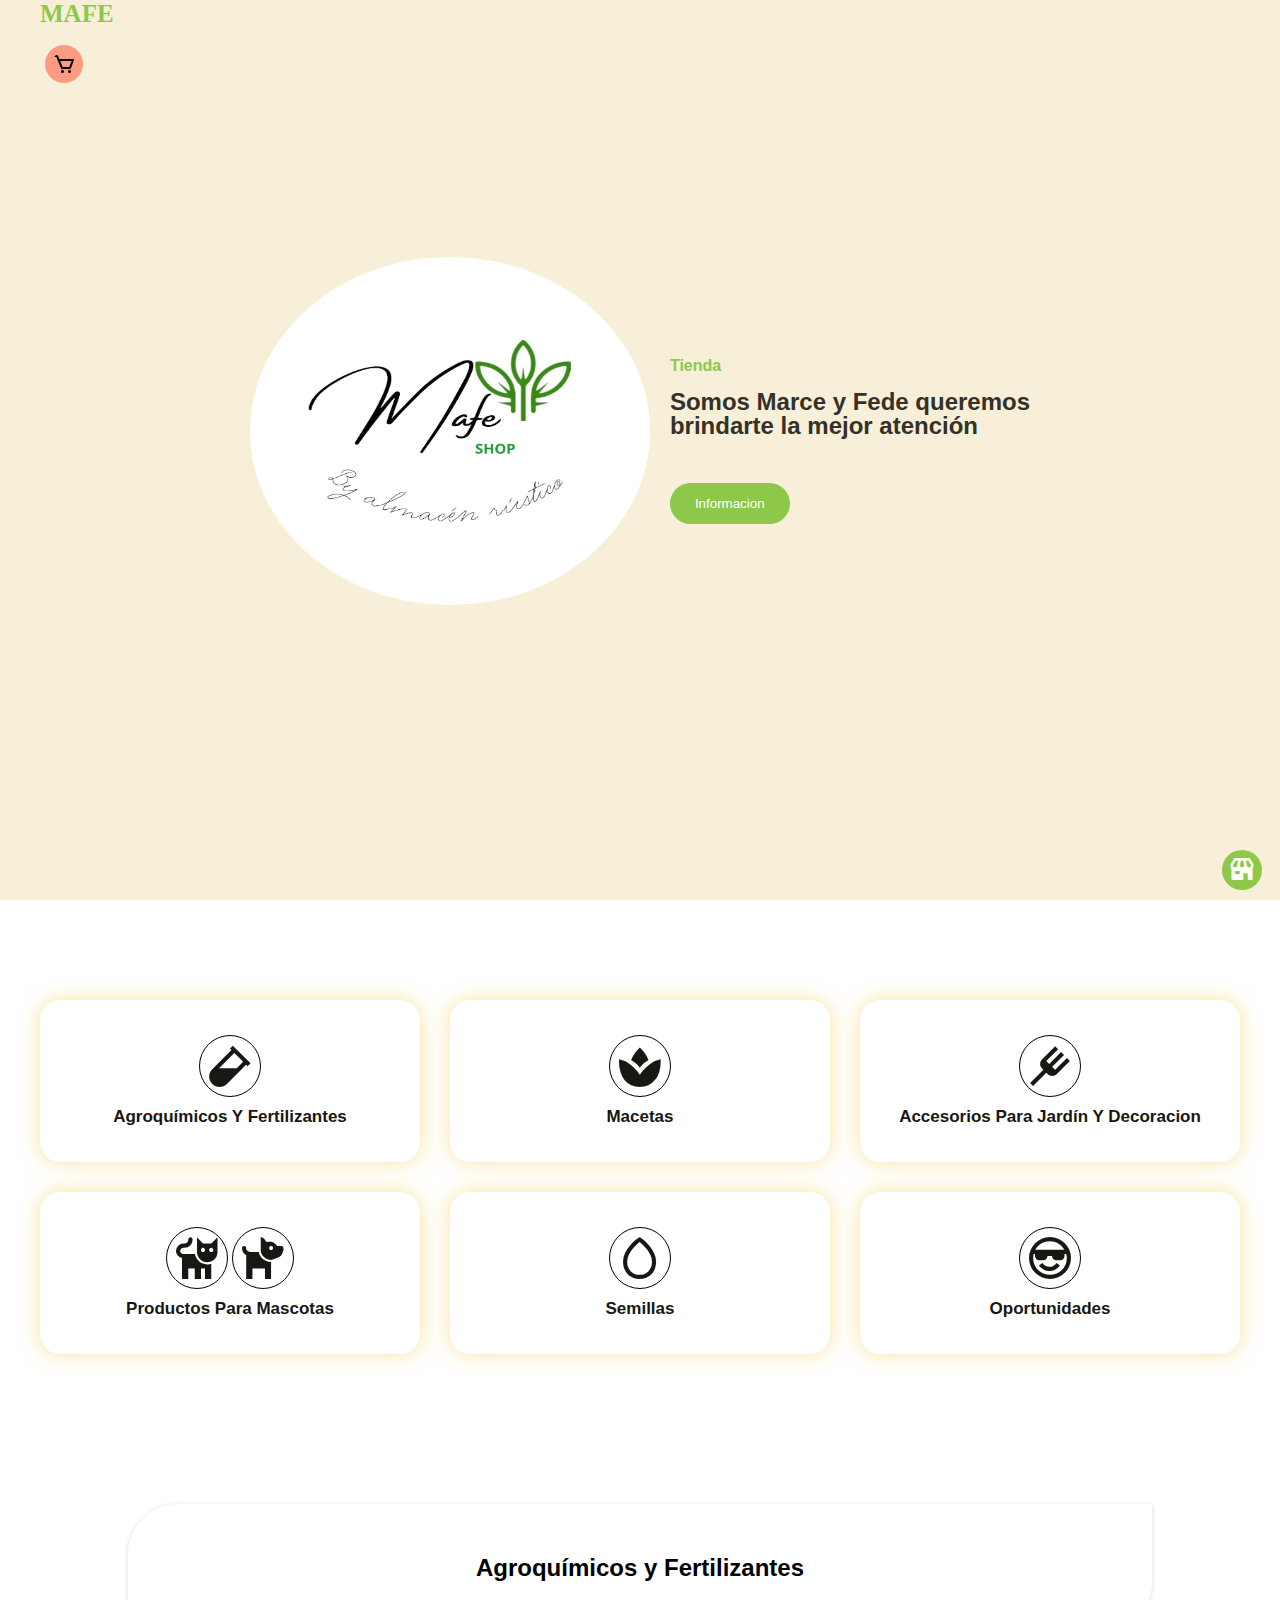
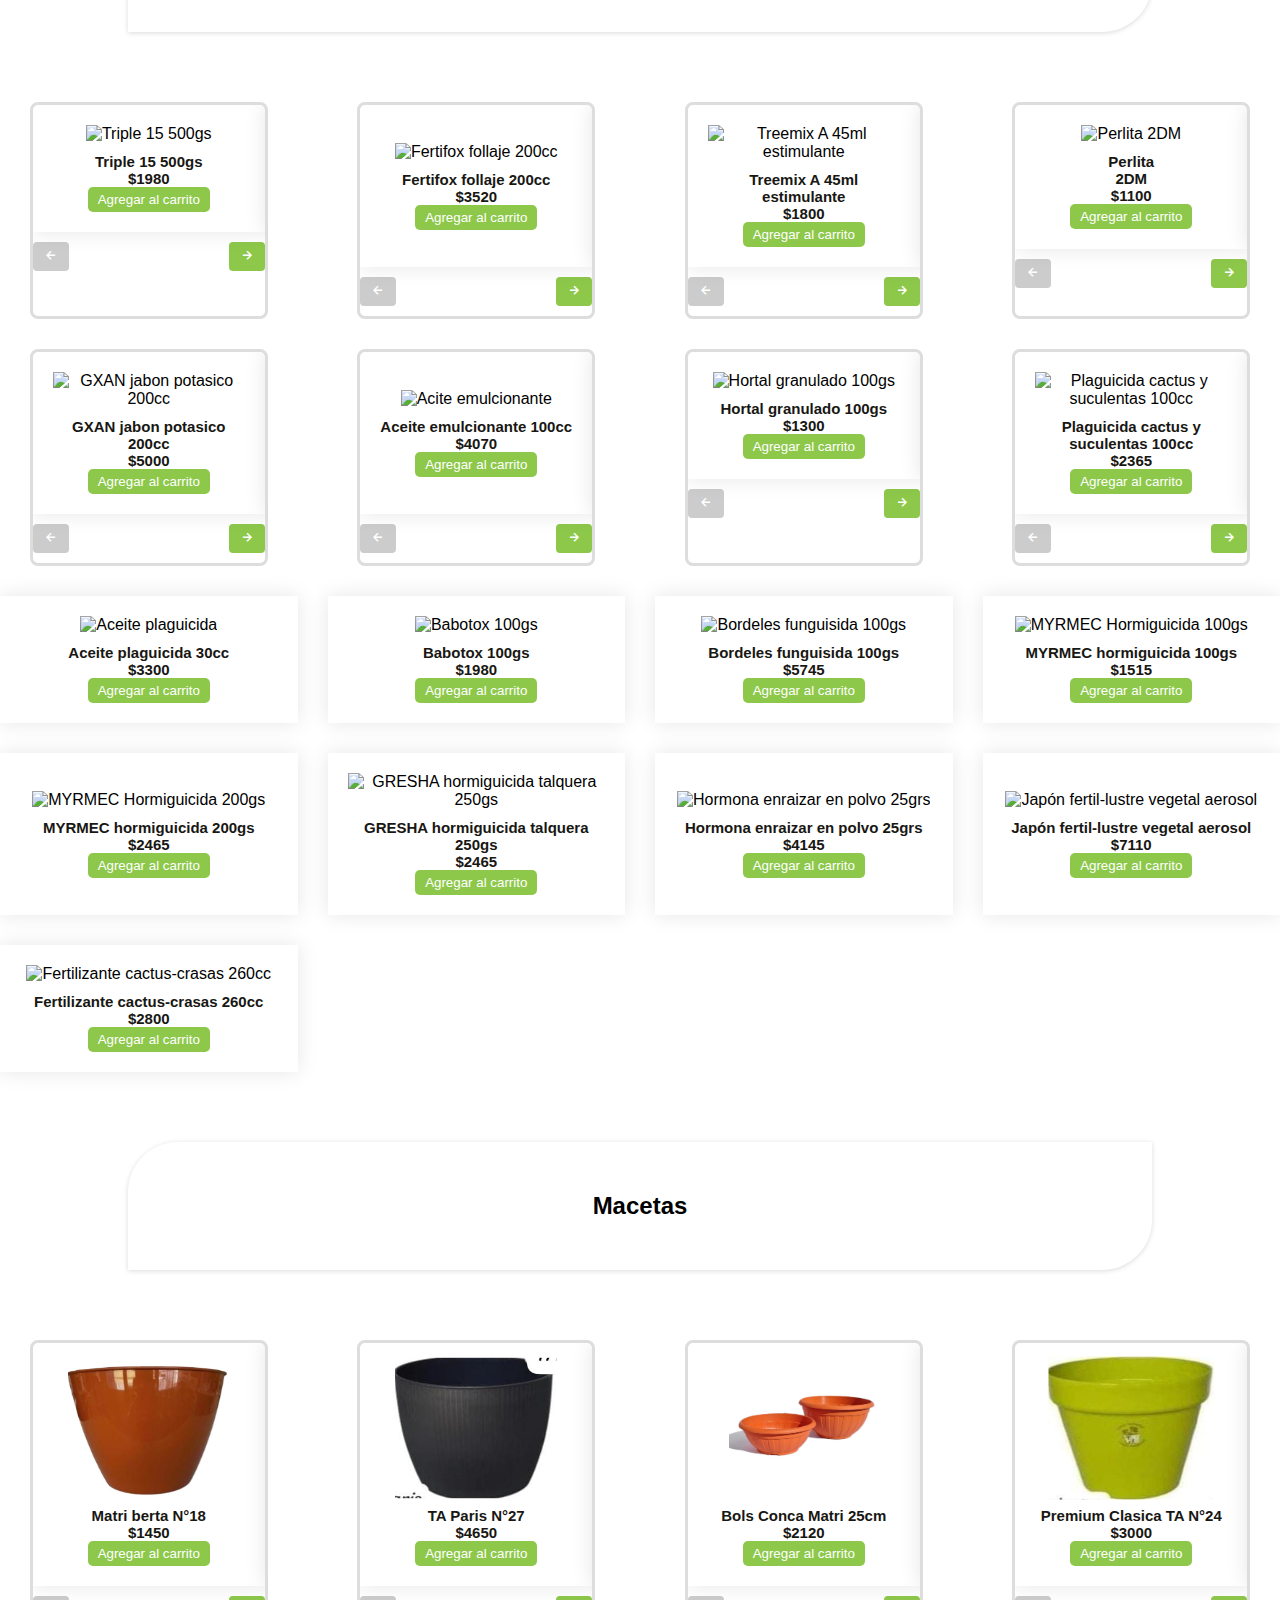
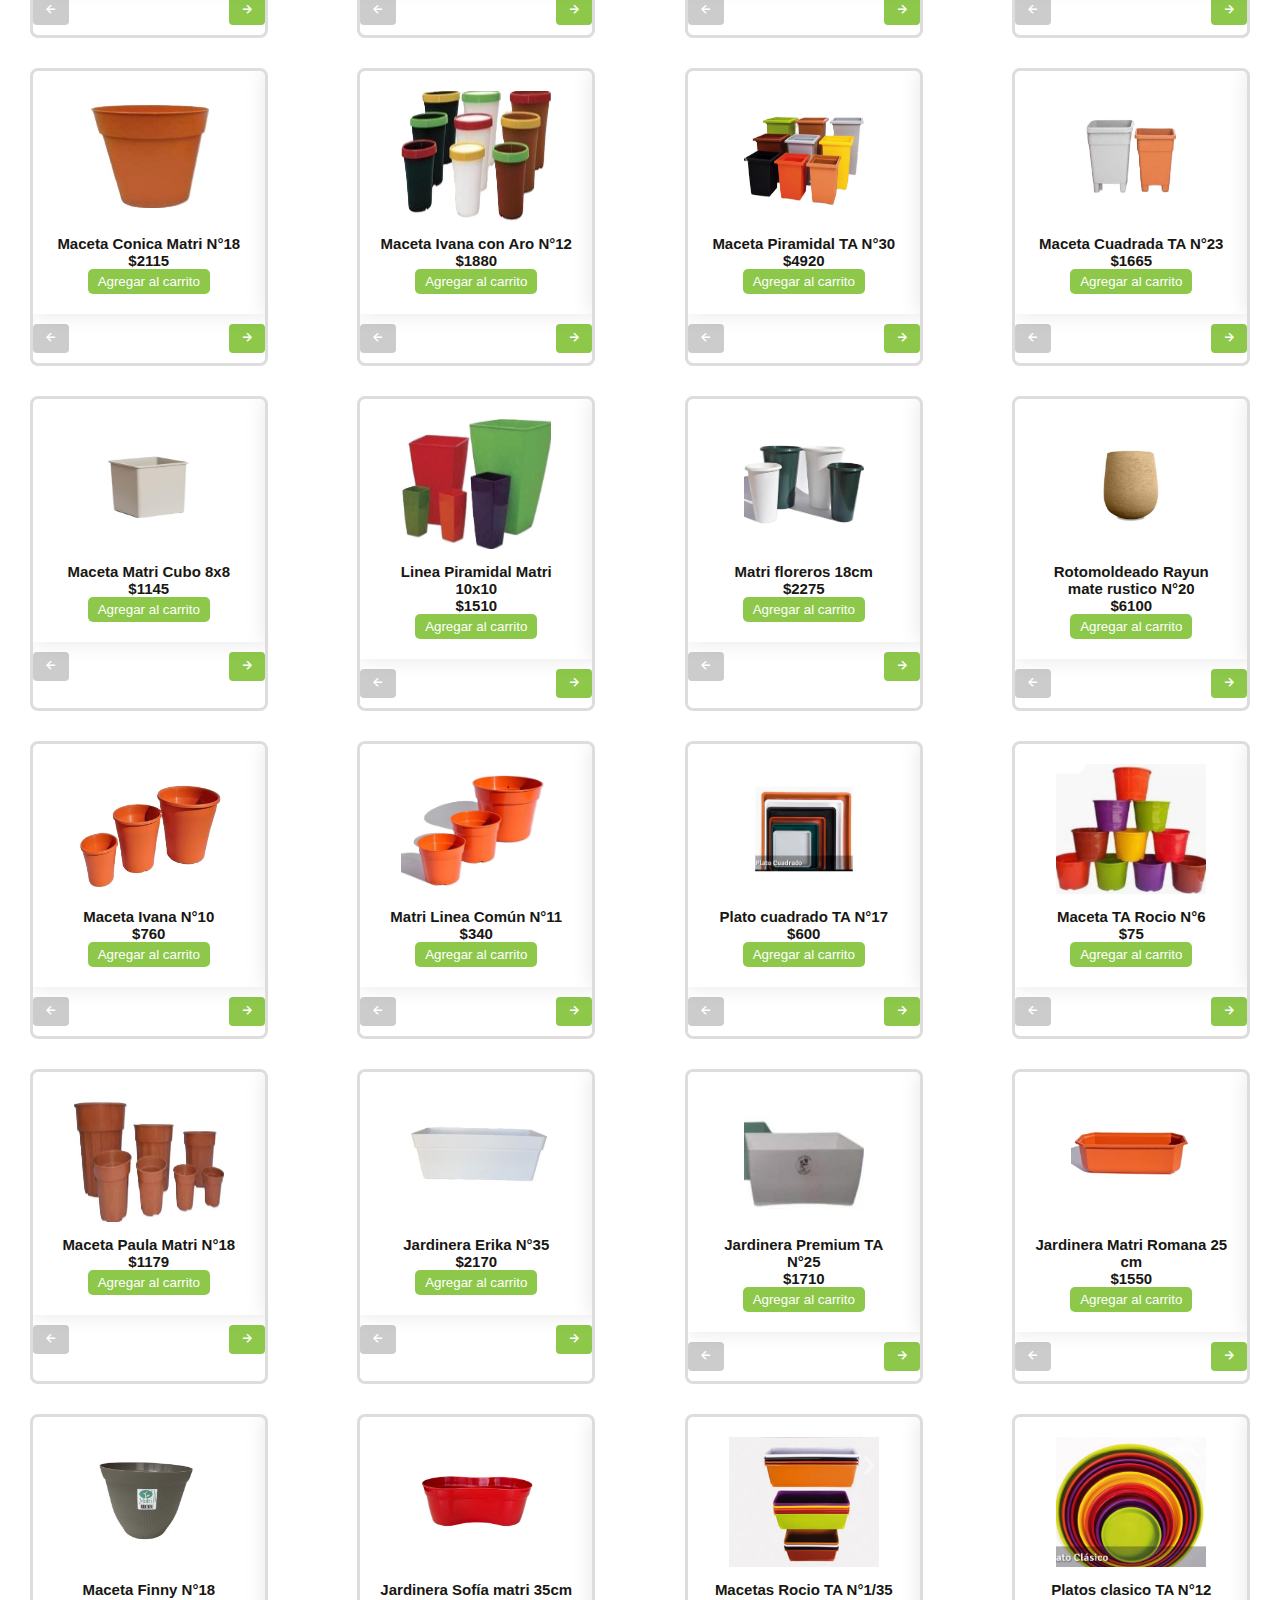
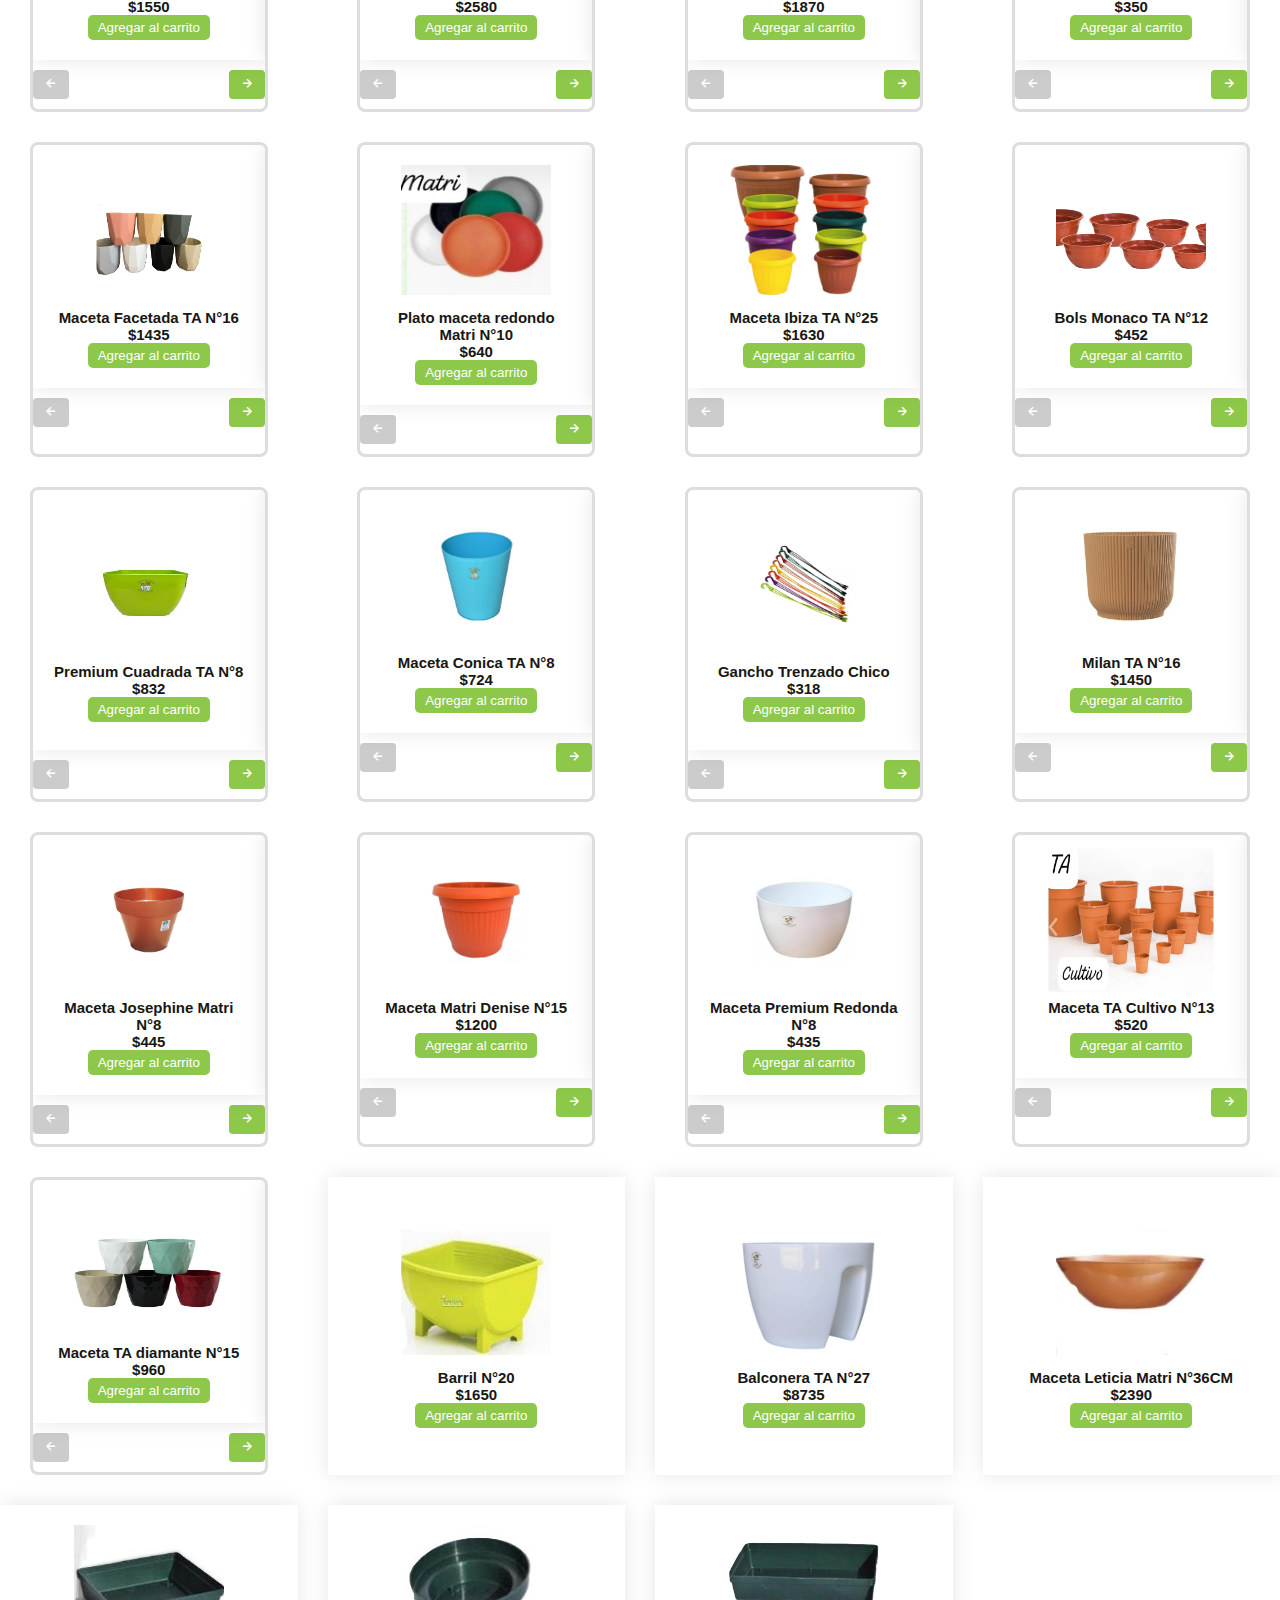
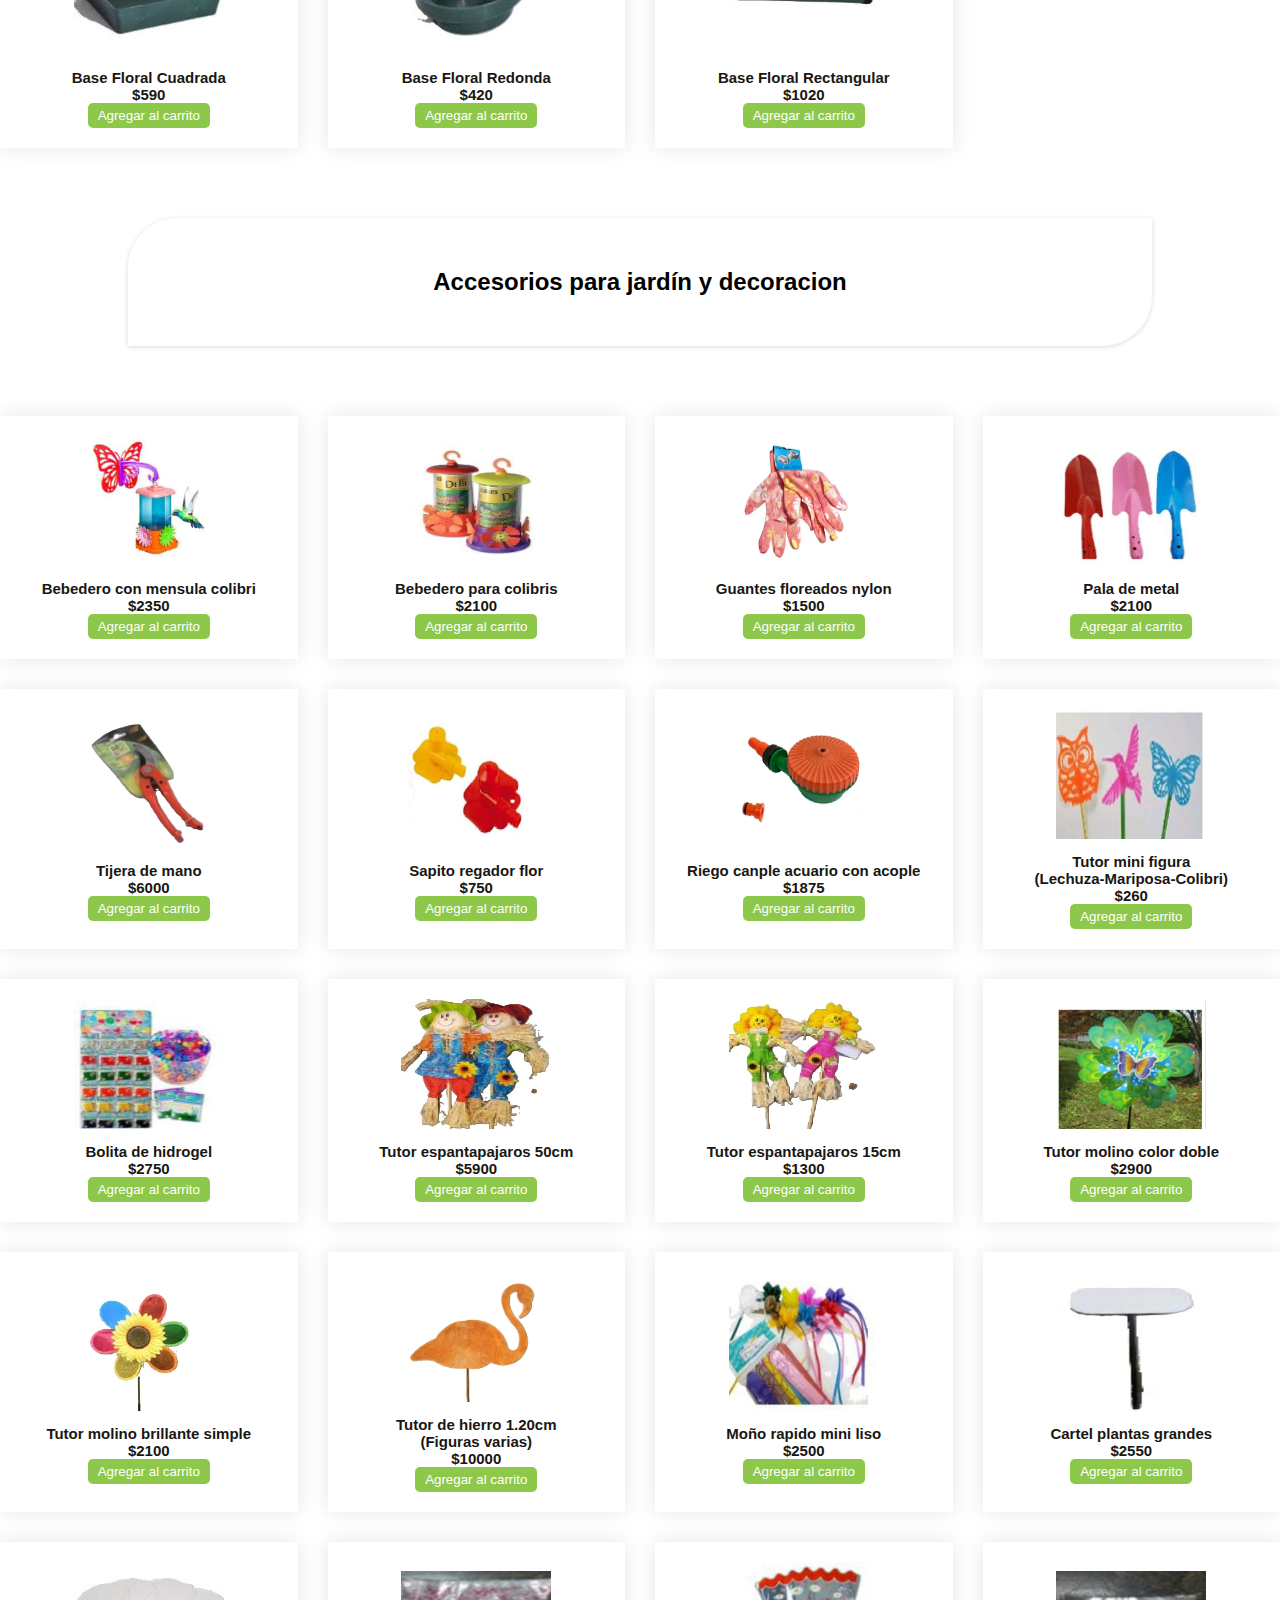
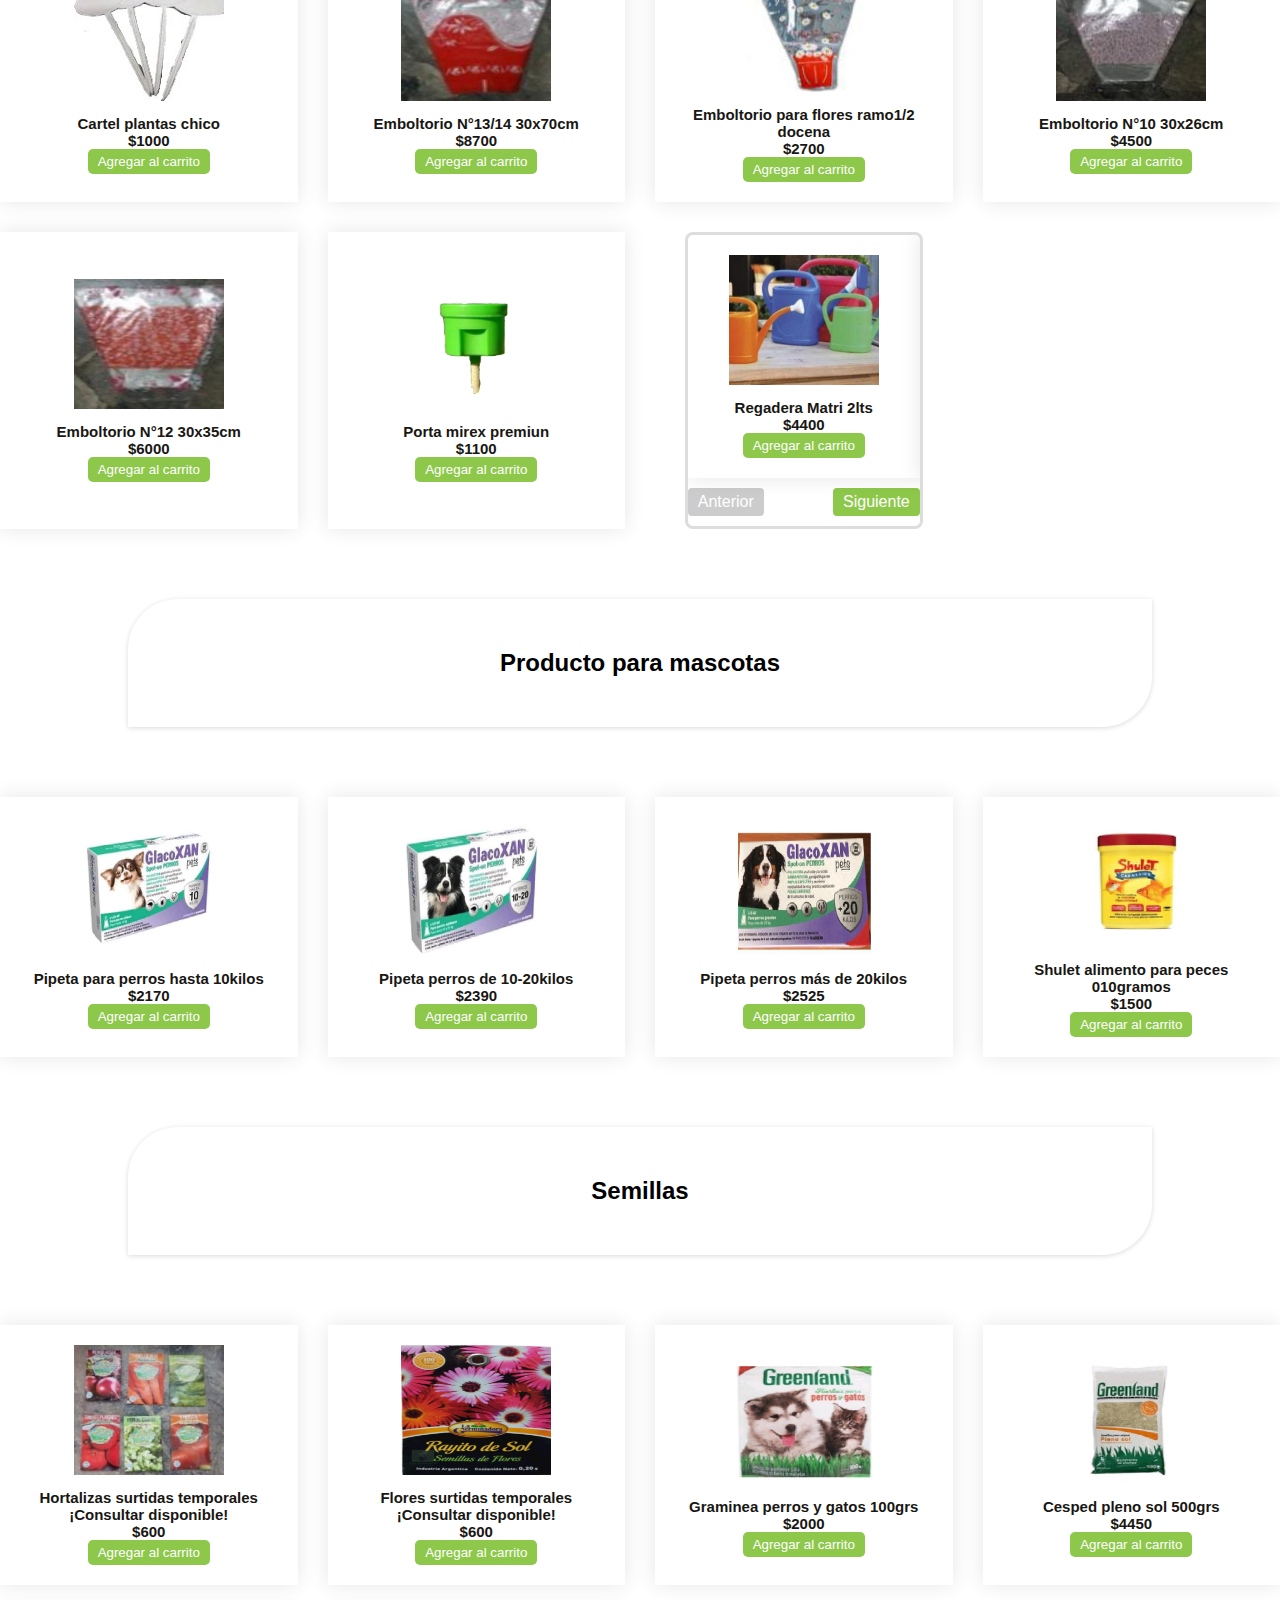
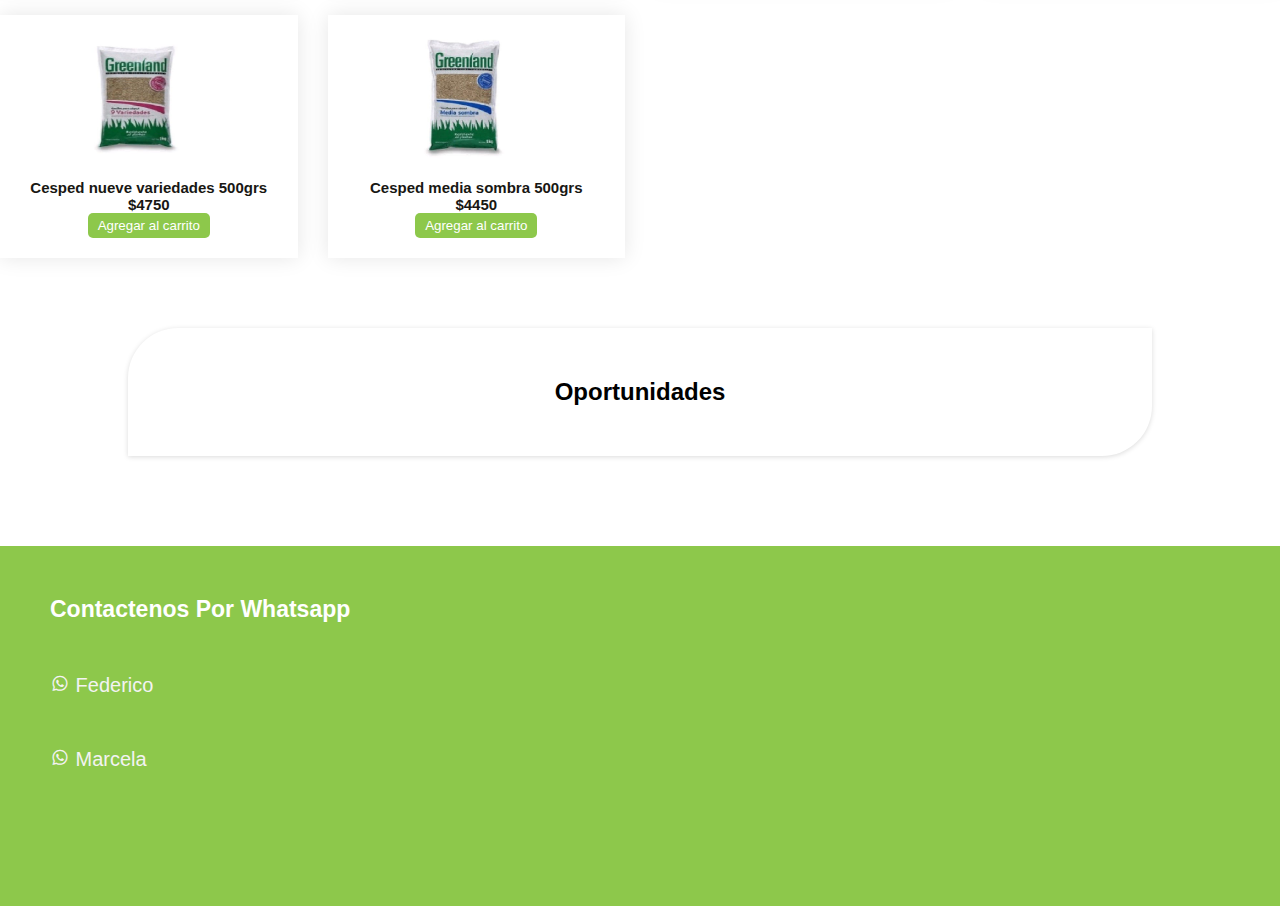
==== index.html @ 59f91f2a "Update index.html" ====
<!DOCTYPE html>
<html lang="es">
<head>
    <meta charset="UTF-8">
    <meta name="viewport" content="width=device-width, initial-scale=1.0">
    <title>Mafe</title>
    <link href='https://unpkg.com/boxicons@2.1.4/css/boxicons.min.css' rel="stylesheet">
    <link rel="stylesheet" href="styles.css">
</head>
<body>
    <header class="header">
        <div class="menu container" id="inicio">
            <a href="#" class="logo">Mafe</a>
            <input type="checkbox" id="menu">
            <label for="menu">
                <img src="images/menu.png" alt="" id="abrir" class="abrir-menu">
            </label>
            <a href="carrito.html"><img src="images/cart-regular-24.png" alt="" style="z-index: 1;"></a>
            <nav class="navbar">
                <ul id="ul" class="ul">
                    <button id="cerrar" class="cerrar-menu"><b>X</b></button>
                    <li><a href="#inicio">Inicio</a></li>
                    <li><a href="#agroquimicos">Agroq. y fertilizantes</a></li>
                    <li><a href="#macetas">Macetas</a></li>
                    <li><a href="#accesorios">Accesorios</a></li>
                    <li><a href="#mascotas">Para mascotas</a></li>
                    <li><a href="#semillas">Semillas</a></li>
                    <li><a href="#oportunidades">Oportunidades</a></li>
                    <li><a href="#contactos">Contactos</a></li>
                </ul>
            </nav>
        </div>
        

        <div class="header-content container" >
            <div class="header-img">
                <img src="images/logo nuevo.jpg" alt="Logo" class="todos">
            </div>
            <div class="header-txt" >
                <span>Tienda</span>
                <h2>Somos Marce y Fede queremos<br> brindarte la mejor atención</h2>
                <button class="btn-1" id="hideText_btn">Informacion</button>
            </div>
        </div>

        <div class="ventana" id="hideText">
            <h3>Detalles de la tienda</h3>
            <br>
            <p>Los productos estan ordendos por categoría, podra selecionar el producto por bultos,
            eligiendo tamaño deseado y agregar al carrito una vez finalizado. Seleccionar "Enviar por WhatsApp"
            y me llegara automaticamente</p>
            <p>Tambien pueden comunicarse con nosotros desde el apartado "contactos" <br>no dude en consultarnos</p>
            <h4>¡Muchas gracias por elegirnos!</h4>
        </div>

    </header> 
    <a href="#flecha" class="flecha"><i class='bx bxs-store'></i></a>
    <secition class="oferts container" id="flecha">
        <a href="#agroquimicos">
        <div class="ofert-1">
            <i class='bx bxs-vial'></i>
            <h3>Agroquímicos y Fertilizantes</h3>
        </div>
        </a>

        <a href="#macetas">
        <div class="ofert-1">
            <i class='bx bxs-spa'></i>
            <h3>Macetas</h3>
        </div>
        </a>

        <a href="#accesorios">
        <div class="ofert-1">
            <i class='bx bx-fork'></i>
            <h3>accesorios para jardín y decoracion</h3>
        </div>
        </a>

        <a href="#mascotas">
        <div class="ofert-1">
            <i class='bx bxs-cat'></i>
            <i class='bx bxs-dog'></i>
            <h3>Productos para mascotas</h3>
        </div>
        </a>

        <a href="#semillas">
            <div class="ofert-1">
                <i class='bx bx-droplet'></i>
                <h3>Semillas</h3>
            </div>
        </a>

        <a href="#oportunidades">
        <div class="ofert-1">
            <i class='bx bx-cool'></i>
            <h3>Oportunidades</h3>
        </div>
        </a>
      
    </secition>
    
    <main>
        <h2 class="secciones" id="agroquimicos">Agroquímicos y Fertilizantes</h2>
        <section class="product-content" id="products">
        
            <div class="slider-container">
                <div class="slider">
                    <div class="product" data-id="1" data-name="Triple 15 500gs(bulto3unidades)" data-price="5940">
                        <img src="https://th.bing.com/th/id/R.7503ed99202f3d670ece189084355992?rik=971fInU2hUTAZQ&riu=http%3a%2f%2fplataforma.iduo.com.ar%2fPanelcontenidos%2fContenidos%2fAgroquimico-fertilizante-quimico-fertilizante-triple-15-x-500-gs-1620854304-0-0.jpg&ehk=Uwe3ayV%2bPjSiM5byy5gso65BvWHLYugoR6lWB0xHuWg%3d&risl=&pid=ImgRaw&r=0" alt="Triple 15 500gs">
                        <p>Triple 15 500gs</p>
                        <p>$1980</p>
                        <button class="add-to-cart">Agregar al carrito</button>
                    </div>
                    <div class="product" data-id="2" data-name="Urea 500gs(bulto3unidades)" data-price="5610">
                        <img src="https://http2.mlstatic.com/D_NQ_NP_985540-MLA48759527903_012022-O.webp" alt="Urea 500gs">
                        <p>Urea 500gs</p>
                        <p>$1870</p>
                        <button class="add-to-cart">Agregar al carrito</button>
                    </div>
                    <div class="product" data-id="3" data-name="Sulfato de hierro 500gs(bulto3unidades)" data-price="4950">
                        <img src="https://http2.mlstatic.com/D_NQ_NP_832149-MLA48759810294_012022-O.webp" alt="Sulfato de hierro 500gs">
                        <p>Sulfato de hierro 500gs</p>
                        <p>$1650</p>
                        <button class="add-to-cart">Agregar al carrito</button>
                    </div>
                    <div class="product" data-id="4" data-name="Nitro azul 500gs(bulto3unidades)" data-price="8910">
                        <img src="https://th.bing.com/th/id/OIP.RAlOkEuibrN3u2AOq6fz3AHaHa?rs=1&pid=ImgDetMain" alt="Nitro azul 500gs">
                        <p>Nitro azul 500gs</p>
                        <p>$2970</p>
                        <button class="add-to-cart">Agregar al carrito</button>
                    </div>
                    <div class="product" data-id="5" data-name="Harina de hueso 500gs(bulto3unidades)" data-price="4650">
                        <img src="https://http2.mlstatic.com/D_NQ_NP_846706-MLA73391536127_122023-O.webp" alt="Harina de hueso 500gs">
                        <p>Harina de hueso 500gs</p>
                        <p>$1550</p>
                        <button class="add-to-cart">Agregar al carrito</button>
                    </div>
                </div>
                <div class="buttons">
                    <button class="prev"><i class='bx bx-left-arrow-alt'></i></button>
                    <button class="next"><i class='bx bx-right-arrow-alt' ></i></button>
                </div>
            </div>
            <div class="slider-container">
                <div class="slider">
                    <div class="product" data-id="6" data-name="Fertifox follaje 200cc(bulto3unidades)" data-price="10560">
                        <img src="https://dcdn.mitiendanube.com/stores/002/950/286/products/whatsapp-image-2023-03-19-at-13-36-511-c2f82f4d3e36a9ec2d16792441279759-640-0.jpeg" alt="Fertifox follaje 200cc">
                        <p>Fertifox follaje 200cc</p>
                        <p>$3520</p>
                        <button class="add-to-cart">Agregar al carrito</button>
                    </div>
                    <div class="product" data-id="7" data-name="Fertifox floracion 200cc(bulto3unidades)" data-price="10560">
                        <img src="https://th.bing.com/th/id/OIP.yE4215TNGSANhctd1lEhcgHaJD?rs=1&pid=ImgDetMain" alt="Fertifox floracion 200cc">
                        <p>Fertifox floracion 200cc</p>
                        <p>$3520</p>
                        <button class="add-to-cart">Agregar al carrito</button>
                    </div>
                    <div class="product" data-id="8" data-name="Fertifox potenciador 200cc(bulto3unidades)" data-price="10755">
                        <img src="https://www.viveroelbambu.com.ar/productos/1553544355/photos/prin_1591129299.jpg" alt="Fertifox potenciador 200cc">
                        <p>Fertifox potenciador 200cc</p>
                        <p>$3585</p>
                        <button class="add-to-cart">Agregar al carrito</button>
                    </div>
                    <div class="product" data-id="9" data-name="Fertifox brillo foliar aerosol(bulto3unidades)" data-price="23100">
                        <img src="https://http2.mlstatic.com/D_NQ_NP_761367-MLA41701316631_052020-O.webp" alt="Fertifox brillo foliar aerosol">
                        <p>Fertifox brillo foliar aerosol</p>
                        <p>$7700</p>
                        <button class="add-to-cart">Agregar al carrito</button>
                    </div>
                    <div class="product" data-id="10" data-name="Hormona enraizar liquida 75cc(bulto3unidades)" data-price="15795">
                        <img src="https://th.bing.com/th/id/OIP.blHN1UwAbhZ0Q8jZ7vtSuwAAAA?rs=1&pid=ImgDetMain" alt="Hormona enraizar liquida 75cc">
                        <p>Hormona enraizar liquida 75cc</p>
                        <p>$5265</p>
                        <button class="add-to-cart">Agregar al carrito</button>
                    </div>
                </div>
                <div class="buttons">
                    <button class="prev"><i class='bx bx-left-arrow-alt'></i></button>
                    <button class="next"><i class='bx bx-right-arrow-alt' ></i></button>
                </div>
            </div>
            <div class="slider-container">
                <div class="slider">
                    <div class="product" data-id="11" data-name="Treemix A 45ml estimulante(bulto3unidades)" data-price="5400">
                        <img src="https://th.bing.com/th/id/OIP.Xto2-DVBY4KhYbY_aSssagHaHa?rs=1&pid=ImgDetMain" alt="Treemix A 45ml estimulante">
                        <p>Treemix A 45ml estimulante</p>
                        <p>$1800</p>
                        <button class="add-to-cart">Agregar al carrito</button>
                    </div>
                    <div class="product" data-id="12" data-name="Treemix candy 45ml potenciador(bulto3unidades)" data-price="4800">
                        <img src="https://th.bing.com/th/id/OIP.Lqm_2lCerc_gup69jsYGfgHaHa?rs=1&pid=ImgDetMain" alt="Treemix candy 45ml potenciador">
                        <p>Treemix candy 45ml potenciador</p>
                        <p>$1600</p>
                        <button class="add-to-cart">Agregar al carrito</button>
                    </div>
                    <div class="product" data-id="13" data-name="Treemix N 45ml CRECIMIENTO(bulto3unidades)" data-price="5700">
                        <img src="https://th.bing.com/th/id/OIP.6SOmZVymX1p5aYaBBkifsAAAAA?rs=1&pid=ImgDetMain" alt="Treemix N 45ml CRECIMIENTO">
                        <p>Treemix N 45ml CRECIMIENTO</p>
                        <p>$1900</p>
                        <button class="add-to-cart">Agregar al carrito</button>
                    </div>
                    <div class="product" data-id="14" data-name="Treemix PRO 45ml Fortalecedor(bulto3unidades)" data-price="6150">
                        <img src="https://tomaco.com.ar/wp-content/uploads/treemix-pro-45ml_Tomaco-300x300.jpg" alt="Treemix PRO 45ml Fortalecedor">
                        <p>Treemix PRO 45ml Fortalecedor</p>
                        <p>$2050</p>
                        <button class="add-to-cart">Agregar al carrito</button>
                    </div>
                    <div class="product" data-id="15" data-name="Treemix F 45ml FLORACION(bulto3unidades)" data-price="5100">
                        <img src="https://th.bing.com/th/id/OIP.0585VfgyBPkSUSf2ZrqcxQHaHa?rs=1&pid=ImgDetMain" alt="Treemix F 45ml FLORACION">
                        <p>Treemix F 45ml FLORACION</p>
                        <p>$1700</p>
                        <button class="add-to-cart">Agregar al carrito</button>
                    </div>
                </div>
                <div class="buttons">
                    <button class="prev"><i class='bx bx-left-arrow-alt'></i></button>
                    <button class="next"><i class='bx bx-right-arrow-alt' ></i></button>
                </div>
            </div>
            <div class="slider-container">
                <div class="slider">
                    <div class="product" data-id="16" data-name="Perlita 2DM(bulto3unidades)" data-price="3300">
                        <img src="https://http2.mlstatic.com/D_NQ_NP_944555-MLA71774196928_092023-O.webp" alt="Perlita 2DM">
                        <p>Perlita<br>2DM</p>
                        <p>$1100</p>
                        <button class="add-to-cart">Agregar al carrito</button>
                    </div>
                    <div class="product" data-id="17" data-name="Vermiculita 5DM(bulto2unidades)" data-price="6000">
                        <img src="https://www.valhallagrow.com/database/articulos/fotos/4987/D_643011-MLA76554712324_052024-O.jpg" alt="Vermiculita 5DM">
                        <p>Vermiculita<br>5DM</p>
                        <p>$3000</p>
                        <button class="add-to-cart">Agregar al carrito</button>
                    </div>
                </div>
                <div class="buttons">
                    <button class="prev"><i class='bx bx-left-arrow-alt'></i></button>
                    <button class="next"><i class='bx bx-right-arrow-alt' ></i></button>
                </div>
            </div>
            <div class="slider-container">
                <div class="slider">
                    <div class="product" data-id="18" data-name="GXAN jabon potasico 200cc(bulto3unidades)" data-price="15000">
                        <img src="https://plantasfaitful.com.ar/wp-content/uploads/2021/02/Plantas-Faitful-Insecticida-Jabon-Potasico-200cc-600x600.jpg" alt="GXAN jabon potasico 200cc">
                        <p>GXAN jabon potasico 200cc</p>
                        <p>$5000</p>
                        <button class="add-to-cart">Agregar al carrito</button>
                    </div>
                    <div class="product" data-id="19" data-name="GXAN CIPER 30cc(bulto3unidades)" data-price="11700">
                        <img src="https://plantasfaitful.com.ar/wp-content/uploads/2020/04/Plantas-Faitful-Agroquimicos-Insecticida-ciper-600x600.jpg" alt="GXAN CIPER 30cc">
                        <p>GXAN CIPER 30cc</p>
                        <p>$3900</p>
                        <button class="add-to-cart">Agregar al carrito</button>
                    </div>
                    <div class="product" data-id="20" data-name="GXAN D-SIST(bulto3unidades)" data-price="12375">
                        <img src="https://arcencohogar.vtexassets.com/arquivos/ids/327146/1043238.jpg?v=637945285557330000" alt="GXAN D-SIST">
                        <p>GXAN D-SIST</p>
                        <p>$4125</p>
                        <button class="add-to-cart">Agregar al carrito</button>
                    </div>
                    <div class="product" data-id="21" data-name="GXAN FUNGUICIDA 30CM3(bulto3unidades)" data-price="12150">
                        <img src="https://th.bing.com/th/id/OIP.kEdR-6TeJPKkevXA6ZnnhAHaHa?rs=1&pid=ImgDetMain" alt="GXAN FUNGUICIDA 30CM3">
                        <p>GXAN FUNGUICIDA 30CM3</p>
                        <p>$4050</p>
                        <button class="add-to-cart">Agregar al carrito</button>
                    </div>
                    <div class="product" data-id="22" data-name="GXAN IMIDA 30CM3(bulto3unidades)" data-price="19770">
                        <img src="https://th.bing.com/th/id/R.b2608b8a782d388a10ed8d1716f22254?rik=fpOXMHhfILJa8A&riu=http%3a%2f%2facdn.mitiendanube.com%2fstores%2f001%2f258%2f318%2fproducts%2fglacoxan_imida-final1-53e2ff9704652625a115945806222169-640-0.jpg&ehk=mBI6ZL536eQq%2f6iWHIs1J0yCsronrvtdfXuW5QA59wM%3d&risl=&pid=ImgRaw&r=0" alt="GXAN IMIDA 30CM3">
                        <p>GXAN IMIDA 30CM3</p>
                        <p>$6590</p>
                        <button class="add-to-cart">Agregar al carrito</button>
                    </div>
                    <div class="product" data-id="23" data-name="GXAN MATA HORMIGAS E 60CM3(bulto3unidades)" data-price="6300">
                        <img src="https://th.bing.com/th/id/OIP.2QeG2v63w0o3QQX4a_us7AHaHa?rs=1&pid=ImgDetMain" alt="GXAN MATA HORMIGAS E 60CM3">
                        <p>GXAN MATA HORMIGAS E 60CM3</p>
                        <p>$2100</p>
                        <button class="add-to-cart">Agregar al carrito</button>
                    </div>
                    <div class="product" data-id="24" data-name="GXAN VELOXAN 60CC(bulto3unidades)" data-price="11910">
                        <img src="https://puebloflorido.com/wp-content/uploads/2018/06/flyras-compressor.jpg" alt="GXAN VELOXAN 60CC">
                        <p>GXAN VELOXAN 60cc</p>
                        <p>$3970</p>
                        <button class="add-to-cart">Agregar al carrito</button>
                    </div>
                    <div class="product" data-id="02" data-name="GXAN fumixan hogar 50grs(bulto3unidades)" data-price="17205">
                        <img src="https://www.glacoxan.com/wp-content/uploads/2019/03/fumixan_hogar-final.jpg" alt="GXAN fumixan hogar grs">
                        <p>GXAN fumixan hogar grs</p>
                        <p>$5735</p>
                        <button class="add-to-cart">Agregar al carrito</button>
                    </div>
                </div>
                <div class="buttons">
                    <button class="prev"><i class='bx bx-left-arrow-alt'></i></button>
                    <button class="next"><i class='bx bx-right-arrow-alt' ></i></button>
                </div>
            </div>
            <div class="slider-container">
                <div class="slider">
                    <div class="product" data-id="25" data-name="Acite emulcionante(bulto3unidades)" data-price="12210">
                        <img src="https://http2.mlstatic.com/D_NQ_NP_983948-MLA48886613024_012022-O.webp" alt="Acite emulcionante">
                        <p>Aceite emulcionante 100cc</p>
                        <p>$4070</p>
                        <button class="add-to-cart">Agregar al carrito</button>
                    </div>
                    <div class="product" data-id="26" data-name="Mamboreta kaput hormiguicida 60cc(bulto3unidades)" data-price="5700">
                        <img src="https://th.bing.com/th/id/OIP.XmmwOlgJmOkb6IpqTCb_-gHaHa?rs=1&pid=ImgDetMain" alt="Mamboreta kaput hormiguicida 60cc">
                        <p>Mamboreta kaput hormiguicida 60cc</p>
                        <p>$1900</p>
                        <button class="add-to-cart">Agregar al carrito</button>
                    </div>
                    <div class="product" data-id="27" data-name="MAMBORETA H-FUNGUICIDA 30CC(bulto3unidades)" data-price="12000">
                        <img src="https://th.bing.com/th/id/OIP.QDzsmD_oeqH2o51T__QMeAHaHa?rs=1&pid=ImgDetMain" alt="MAMBORETA H-FUNGUICIDA 30CC">
                        <p>MAMBORETA H-FUNGUICIDA 30CC</p>
                        <p>$4000</p>
                        <button class="add-to-cart">Agregar al carrito</button>
                    </div>
                    <div class="product" data-id="28" data-name="Insecticida-Acaricida M 100cc(bulto3unidades)" data-price="13110">
                        <img src="https://http2.mlstatic.com/D_NQ_NP_801785-MLA49142876964_022022-O.webp" alt="Insecticida-Acaricida M 100cc">
                        <p>Insecticida-Acaricida M 100cc</p>
                        <p>$4370</p>
                        <button class="add-to-cart">Agregar al carrito</button>
                    </div>
                    <div class="product" data-id="01" data-name="MAMBORETA D-SISTEMICO 30CC(bulto3unidades)" data-price="12000">
                        <img src="https://agrosurdistribuidora.com.ar/wp-content/uploads/2023/08/001278.jpg" alt="MAMBORETA D-SISTEMICO 30CC">
                        <p>MAMBORETA D-SISTEMICO 30CC</p>
                        <p>$4000</p>
                        <button class="add-to-cart">Agregar al carrito</button>
                    </div>
                </div>
                <div class="buttons">
                    <button class="prev"><i class='bx bx-left-arrow-alt'></i></button>
                    <button class="next"><i class='bx bx-right-arrow-alt' ></i></button>
                </div>
            </div>
            <div class="slider-container">
                <div class="slider">
                    <div class="product" data-id="29" data-name="Hortal granulado 100gs(bulto3unidades)" data-price="3900">
                        <img src="https://th.bing.com/th/id/OIP.F1qACpMQSAk6sGSMZgCsYAHaHa?rs=1&pid=ImgDetMain" alt="Hortal granulado 100gs">
                        <p>Hortal granulado 100gs</p>
                        <p>$1300</p>
                        <button class="add-to-cart">Agregar al carrito</button>
                    </div>
                    <div class="product" data-id="30" data-name="Hortal liquido 60cc(bulto3unidades)" data-price="7080">
                        <img src="https://candelalimpieza.com.ar/wp-content/uploads/2024/03/HORTAL-LIQUIDO-60-CM3.jpg" alt="Hortal liquido 60cc">
                        <p>Hortal liquido 60cc</p>
                        <p>$2360</p>
                        <button class="add-to-cart">Agregar al carrito</button>
                    </div>
                    <div class="product" data-id="31" data-name="Hortal brillo top(bulto3unidades)" data-price="14550">
                        <img src="https://th.bing.com/th/id/OIP.mx4an2_0SIrXSVRdBLT11gHaHa?rs=1&pid=ImgDetMain" alt="Hortal brillo top">
                        <p>Hortal brillo top</p>
                        <p>$4850</p>
                        <button class="add-to-cart">Agregar al carrito</button>
                    </div>
                </div>
                <div class="buttons">
                    <button class="prev"><i class='bx bx-left-arrow-alt'></i></button>
                    <button class="next"><i class='bx bx-right-arrow-alt' ></i></button>
                </div>
            </div>
            <div class="slider-container">
                <div class="slider">
                    <div class="product" data-id="32" data-name="Plaguicida cactus y suculentas 100cc(bulto3unidades)" data-price="7095">
                        <img src="https://http2.mlstatic.com/D_NQ_NP_634804-MLA45140374870_032021-O.webp" alt="Plaguicida cactus y suculentas 100cc">
                        <p>Plaguicida cactus y suculentas 100cc</p>
                        <p>$2365</p>
                        <button class="add-to-cart">Agregar al carrito</button>
                    </div>
                    <div class="product" data-id="33" data-name="4 en 1 plaguicida 100cc(bulto3unidades)" data-price="7095">
                        <img src="https://www.exodusdistribuidora.com.ar/wp-content/uploads/2022/11/Plaguicida-4-en-1-250cc-600x600.jpg" alt="4 en 1 plaguicida 100cc">
                        <p>4 en 1 plaguicida 100cc</p>
                        <p>$2365</p>
                        <button class="add-to-cart">Agregar al carrito</button>
                    </div>
                </div>
                <div class="buttons">
                    <button class="prev"><i class='bx bx-left-arrow-alt'></i></button>
                    <button class="next"><i class='bx bx-right-arrow-alt' ></i></button>
                </div>
            </div>

            <div class="product" data-id="34" data-name="Aceite plaguicida(bulto3unidades)" data-price="9900">
                <img src="https://th.bing.com/th/id/OIP.vyOnjZE_Yu5nKkSRHv5WCAAAAA?rs=1&pid=ImgDetMain" alt="Aceite plaguicida">
                <p>Aceite plaguicida 30cc</p>
                <p>$3300</p>
                <button class="add-to-cart">Agregar al carrito</button>
            </div>
            <div class="product" data-id="35" data-name="Babotox 100gs(bulto3unidades)" data-price="5940">
                <img src="https://d22fxaf9t8d39k.cloudfront.net/9b02bd98c866042adf4e111151c59a2abb4427478e98f3cdd113a001938c2e86222902.png" alt="Babotox 100gs">
                <p>Babotox 100gs</p>
                <p>$1980</p>
                <button class="add-to-cart">Agregar al carrito</button>
            </div>
            <div class="product" data-id="36" data-name="Bordeles funguisida 100gs(bulto3unidades)" data-price="17235">
                <img src="https://agrotox.com.ar/media/images/medium/1502477709_bordeles.jpg" alt="Bordeles funguisida 100gs">
                <p>Bordeles funguisida 100gs</p>
                <p>$5745</p>
                <button class="add-to-cart">Agregar al carrito</button>
            </div>
            <div class="product" data-id="37" data-name="MYRMEC hormiguicida 100gs(bulto3unidades)" data-price="4545">
                <img src="https://www.biofertyl.com.ar/tiendarinconverde/wp-content/uploads/2021/03/WhatsApp-Image-2022-12-06-at-11.50.27-AM.jpeg" alt="MYRMEC Hormiguicida 100gs">
                <p>MYRMEC hormiguicida 100gs</p>
                <p>$1515</p>
                <button class="add-to-cart">Agregar al carrito</button>
            </div>
            <div class="product" data-id="38" data-name="MYRMEC hormiguicida 200gs(bulto3unidades)" data-price="7395">
                <img src="https://http2.mlstatic.com/D_NQ_NP_936829-MLA44784171135_022021-F.jpg" alt="MYRMEC Hormiguicida 200gs">
                <p>MYRMEC hormiguicida 200gs</p>
                <p>$2465</p>
                <button class="add-to-cart">Agregar al carrito</button>
            </div>
            <div class="product" data-id="39" data-name="GRESHA hormiguicida talquera 250gs(bulto3unidades)" data-price="7395">
                <img src="https://www.hogarjardin.com.ar/wp-content/uploads/2022/02/Hormiguil-P_1_900x900.jpg" alt="GRESHA hormiguicida talquera 250gs">
                <p>GRESHA hormiguicida talquera 250gs</p>
                <p>$2465</p>
                <button class="add-to-cart">Agregar al carrito</button>
            </div>
            <div class="product" data-id="40" data-name="Hormona enraizar en polvo 25grs(bulto3unidades)" data-price="12435">
                <img src="https://th.bing.com/th/id/OIP.ehXYD7SfNU6Oe__ltecRUgHaGS?rs=1&pid=ImgDetMain" alt="Hormona enraizar en polvo 25grs">
                <p>Hormona enraizar en polvo 25grs</p>
                <p>$4145</p>
                <button class="add-to-cart">Agregar al carrito</button>
            </div>
            <div class="product" data-id="41" data-name="Japón fertil-lustre vegetal aerosol(bulto3unidades)" data-price="21330">
                <img src="https://th.bing.com/th/id/OIP.G7bHnpwFpoKLQ5bGPDk12gHaHa?rs=1&pid=ImgDetMain" alt="Japón fertil-lustre vegetal aerosol">
                <p>Japón fertil-lustre vegetal aerosol</p>
                <p>$7110</p>
                <button class="add-to-cart">Agregar al carrito</button>
            </div>
            <div class="product" data-id="42" data-name="Fertilizante cactus-crasas 260cc(bulto3unidades)" data-price="2800">
                <img src="https://http2.mlstatic.com/D_NQ_NP_684840-MLA47193863469_082021-O.webp" alt="Fertilizante cactus-crasas 260cc">
                <p>Fertilizante cactus-crasas 260cc</p>
                <p>$2800</p>
                <button class="add-to-cart">Agregar al carrito</button>
            </div>
        </section>

        <h2 class="secciones" id="macetas">Macetas</h2>
        <section class="product-content" id="products">
    <div class="slider-container">
        <div class="slider">
            <div class="product" data-id="43" data-name="metri berta N°18(1 unidad)" data-price="1450">
                <img src="images/2maseta casco ww2.jpg" alt="Producto 3" style="transform: scale(1.08);">
                <p>Matri berta N°18</p>
                <p>$1450</p>
                <button class="add-to-cart">Agregar al carrito</button>
            </div>
            <div class="product" data-id="44" data-name="matri berta N°15(1 unidad)" data-price="1140">
                <img src="images/2maseta casco ww2.jpg" alt="Producto 3">
                <p>Matri berta N°15</p>
                <p>$1140</p>
                <button class="add-to-cart">Agregar al carrito</button>
            </div>
            <div class="product" data-id="45" data-name="matri berta N°9(1 unidad)" data-price="620">
                <img src="images/2maseta casco ww2.jpg" alt="Producto 3" style="transform: scale(0.8);">
                <p>Matri berta N°9</p>
                <p>$620</p>
                <button class="add-to-cart">Agregar al carrito</button>
            </div>
            <div class="product" data-id="46" data-name="matri berta N°7(1 unidad)" data-price="455">
                <img src="images/2maseta casco ww2.jpg" alt="Producto 3" style="transform: scale(0.6);">
                <p>Matri berta N°7</p>
                <p>$455</p>
                <button class="add-to-cart">Agregar al carrito</button>
            </div>
        </div>
        <div class="buttons">
            <button class="prev"><i class='bx bx-left-arrow-alt'></i></button>
            <button class="next"><i class='bx bx-right-arrow-alt' ></i></button>
        </div>
    </div>
    <div class="slider-container">
        <div class="slider">
            <div class="product" data-id="47" data-name="TA Paris N°27(1 unidad)" data-price="4650">
                <img src="images/2maseta color negra.jpg" alt="TA Paris N°27" style="transform: scale(1.08);">
                <p>TA Paris N°27</p>
                <p>$4650</p>
                <button class="add-to-cart">Agregar al carrito</button>
            </div>
            <div class="product" data-id="48" data-name="TA Paris N°22(1 unidad)" data-price="2850">
                <img src="images/2maseta color negra.jpg" alt="TA Paris N°22">
                <p>TA Paris N°22</p>
                <p>$2850</p>
                <button class="add-to-cart">Agregar al carrito</button>
            </div>
            <div class="product" data-id="50" data-name="TA Paris N°18(1 unidad)" data-price="1330">
                <img src="images/2maseta color negra.jpg" alt="TA Paris N°18" style="transform: scale(0.8);">
                <p>TA Paris N°18</p>
                <p>$1330</p>
                <button class="add-to-cart">Agregar al carrito</button>
            </div>
        </div>
        <div class="buttons">
            <button class="prev"><i class='bx bx-left-arrow-alt'></i></button>
            <button class="next"><i class='bx bx-right-arrow-alt' ></i></button>
        </div>
    </div>
    <div class="slider-container">
        <div class="slider">
            <div class="product" data-id="51" data-name="Bols Conca Matri 25cm(1 unidad)" data-price="2120">
                <img src="images/2maseta comun6.jpg" alt="Bols Conca Matri 25cm">
                <p>Bols Conca Matri 25cm</p>
                <p>$2120</p>
                <button class="add-to-cart">Agregar al carrito</button>
            </div>
            <div class="product" data-id="52" data-name="Bols Conca Matri 35cm(1 unidad)" data-price="3810">
                <img src="images/2maseta comun6.jpg" alt="Bols Conca Matri 35cm">
                <p>Bols Conca Matri 35cm</p>
                <p>$3810</p>
                <button class="add-to-cart">Agregar al carrito</button>
            </div>
            <div class="product" data-id="53" data-name="Bols Conca Matri 40cm(1 unidad)" data-price="8100">
                <img src="images/2maseta comun6.jpg" alt="Bols Conca Matri 40cm">
                <p>Bols Conca Matri 40cm</p>
                <p>$8100</p>
                <button class="add-to-cart">Agregar al carrito</button>
            </div>
            <div class="product" data-id="54" data-name="Bols Conca Matri 45cm(1 unidad)" data-price="8530">
                <img src="images/2maseta comun6.jpg" alt="Bols Conca Matri 45cm">
                <p>Bols Conca Matri 45cm</p>
                <p>$8530</p>
                <button class="add-to-cart">Agregar al carrito</button>
            </div>
        </div>
        <div class="buttons">
            <button class="prev"><i class='bx bx-left-arrow-alt'></i></button>
            <button class="next"><i class='bx bx-right-arrow-alt' ></i></button>
        </div>
    </div>
    <div class="slider-container">
        <div class="slider">
            <div class="product" data-id="55" data-name="Premium clasica TA N°24(1 unidad)" data-price="3000">
                <img src="images/2maseta comun color yellow green.jpg" alt="Premium clasica TA N°24" style="transform: scale(1.1);">
                <p>Premium Clasica TA N°24</p>
                <p>$3000</p>
                <button class="add-to-cart">Agregar al carrito</button>
            </div>
            <div class="product" data-id="56" data-name="Premium clasica TA N°20(1 unidad)" data-price="1750">
                <img src="images/2maseta comun color yellow green.jpg" alt="Premium clasica TA N°20">
                <p>Premium Clasica TA N°20</p>
                <p>$1750</p>
                <button class="add-to-cart">Agregar al carrito</button>
            </div>
            <div class="product" data-id="57" data-name="Premium clasica TA N°16(1 unidad)" data-price="930">
                <img src="images/2maseta comun color yellow green.jpg" alt="Premium clasica TA N°16" style="transform: scale(0.8);">
                <p>Premium Clasica TA N°16</p>
                <p>$930</p>
                <button class="add-to-cart">Agregar al carrito</button>
            </div>
            <div class="product" data-id="58" data-name="Premium clasica TA N°12(1 unidad)" data-price="500">
                <img src="images/2maseta comun color yellow green.jpg" alt="Premium clasica TA N°12" style="transform: scale(0.6);">
                <p>Premium Clasica TA N°12</p>
                <p>$500</p>
                <button class="add-to-cart">Agregar al carrito</button>
            </div>
        </div>
        <div class="buttons">
            <button class="prev"><i class='bx bx-left-arrow-alt'></i></button>
            <button class="next"><i class='bx bx-right-arrow-alt' ></i></button>
        </div>
    </div>
    <div class="slider-container">
        <div class="slider">
            <div class="product" data-id="59" data-name="Maceta Conica Matri N°18(1 unidad)" data-price="2115">
                <img src="images/2maseta comun profunda.jpg" alt="Maceta Conica Matri N°18" style="transform: scale(0.80);">
                <p>Maceta Conica Matri N°18</p>
                <p>$2115</p>
                <button class="add-to-cart">Agregar al carrito</button>
            </div>
            <div class="product" data-id="60" data-name="Maceta Conica Matri N°24(1 unidad)" data-price="3760">
                <img src="images/2maseta comun profunda.jpg" alt="Maceta Conica Matri N°24" style="transform: scale(0.85);">
                <p>Maceta Conica Matri N°24</p>
                <p>$3760</p>
                <button class="add-to-cart">Agregar al carrito</button>
            </div>
            <div class="product" data-id="61" data-name="Maceta Conica Matri N°30(1 unidad)" data-price="8050">
                <img src="images/2maseta comun profunda.jpg" alt="Maceta Conica Matri N°30">
                <p>Maceta Conica Matri N°30</p>
                <p>$8050</p>
                <button class="add-to-cart">Agregar al carrito</button>
            </div>
            <div class="product" data-id="62" data-name="Maceta Conica Matri N°35(1 unidad)" data-price="10780">
                <img src="images/2maseta comun profunda.jpg" alt="Maceta Conica Matri N°35" style="transform: scale(1.05);">
                <p>Maceta Conica Matri N°35</p>
                <p>$10780</p>
                <button class="add-to-cart">Agregar al carrito</button>
            </div>
        </div>
        <div class="buttons">
            <button class="prev"><i class='bx bx-left-arrow-alt'></i></button>
            <button class="next"><i class='bx bx-right-arrow-alt' ></i></button>
        </div>
    </div>
    <div class="slider-container">
        <div class="slider">
            <div class="product" data-id="63" data-name="Maceta Ivana con Aro N°12(1 unidad)" data-price="1880">
                <img src="images/2maseta con colores punta.jpg" alt="Maceta Ivana con Aro N°12">
                <p>Maceta Ivana con Aro N°12</p>
                <p>$1880</p>
                <button class="add-to-cart">Agregar al carrito</button>
            </div>
            <div class="product" data-id="64" data-name="Maceta Ivana con Aro N°16(1 unidad)" data-price="2060">
                <img src="images/2maseta con colores punta.jpg" alt="Maceta Ivana con Aro N°16">
                <p>Maceta Ivana con Aro N°16</p>
                <p>$2060</p>
                <button class="add-to-cart">Agregar al carrito</button>
            </div>
            <div class="product" data-id="65" data-name="Maceta Ivana con Aro N°20(1 unidad)" data-price="2520">
                <img src="images/2maseta con colores punta.jpg" alt="Maceta Ivana con Aro N°20">
                <p>Maceta Ivana con Aro N°20</p>
                <p>$2520</p>
                <button class="add-to-cart">Agregar al carrito</button>
            </div>
        </div>
        <div class="buttons">
            <button class="prev"><i class='bx bx-left-arrow-alt'></i></button>
            <button class="next"><i class='bx bx-right-arrow-alt' ></i></button>
        </div>
    </div>
    <div class="slider-container">
        <div class="slider">
            <div class="product" data-id="66" data-name="Maceta Piramidal TA N°30(1 unidad)" data-price="4920">
                <img src="images/2maseta cuadrada (2).jpg" alt="Maceta Piramidal TA N°30" style="transform: scale(0.8);">
                <p>Maceta Piramidal TA N°30</p>
                <p>$4920</p>
                <button class="add-to-cart">Agregar al carrito</button>
            </div>
            <div class="product" data-id="67" data-name="Maceta Piramidal TA N°40(1 unidad)" data-price="8270">
                <img src="images/2maseta cuadrada (2).jpg" alt="Maceta Piramidal TA N°40">
                <p>Maceta Piramidal TA N°40</p>
                <p>$8270</p>
                <button class="add-to-cart">Agregar al carrito</button>
            </div>
            <div class="product" data-id="68" data-name="Maceta Piramidal TA N°52(1 unidad)" data-price="13530">
                <img src="images/2maseta cuadrada (2).jpg" alt="Maceta Piramidal TA N°52" style="transform: scale(1.1);">
                <p>Maceta Piramidal TA N°52</p>
                <p>$13530</p>
                <button class="add-to-cart">Agregar al carrito</button>
            </div>
        </div>
        <div class="buttons">
            <button class="prev"><i class='bx bx-left-arrow-alt'></i></button>
            <button class="next"><i class='bx bx-right-arrow-alt' ></i></button>
        </div>
    </div>
    <div class="slider-container">
        <div class="slider">
            <div class="product" data-id="69" data-name="Maceta Cuadrada TA N°23(1 unidad)" data-price="1665">
                <img src="images/2maseta cuadrada patitas.jpg" alt="Maceta Cuadrada TA N°23" style="transform: scale(0.6);">
                <p>Maceta Cuadrada TA N°23</p>
                <p>$1665</p>
                <button class="add-to-cart">Agregar al carrito</button>
            </div>
            <div class="product" data-id="70" data-name="Maceta Cuadrada TA N°28(1 unidad)" data-price="3100">
                <img src="images/2maseta cuadrada patitas.jpg" alt="Maceta Cuadrada TA N°28" style="transform: scale(0.7);">
                <p>Maceta Cuadrada TA N°28</p>
                <p>$3100</p>
                <button class="add-to-cart">Agregar al carrito</button>
            </div>
            <div class="product" data-id="71" data-name="Maceta Cuadrada TA N°38(1 unidad)" data-price="7020">
                <img src="images/2maseta cuadrada patitas.jpg" alt="Maceta Cuadrada TA N°38" style="transform: scale(0.8);">
                <p>Maceta Cuadrada TA N°38</p>
                <p>$7020</p>
                <button class="add-to-cart">Agregar al carrito</button>
            </div>
            <div class="product" data-id="72" data-name="Maceta Cuadrada TA N°44(1 unidad)" data-price="10800">
                <img src="images/2maseta cuadrada patitas.jpg" alt="Maceta Cuadrada TA N°44">
                <p>Maceta Cuadrada TA N°44</p>
                <p>$10800</p>
                <button class="add-to-cart">Agregar al carrito</button>
            </div>
            <div class="product" data-id="73" data-name="Maceta Cuadrada TA N°50(1 unidad)" data-price="21180">
                <img src="images/2maseta cuadrada patitas.jpg" alt="Maceta Cuadrada TA N°50" style="transform: scale(1.1);">
                <p>Maceta Cuadrada TA N°50</p>
                <p>$16725</p>
                <button class="add-to-cart">Agregar al carrito</button>
            </div>
        </div>
        <div class="buttons">
            <button class="prev"><i class='bx bx-left-arrow-alt'></i></button>
            <button class="next"><i class='bx bx-right-arrow-alt' ></i></button>
        </div>
    </div>
    <div class="slider-container">
        <div class="slider">
            <div class="product" data-id="74" data-name="Maceta Matri Cubo 8x8(1 unidad)" data-price="1145">
                <img src="images/2maseta cuadrada.jpg" alt="Maceta Matri Cubo 8x8" style="transform: scale(0.6);">
                <p>Maceta Matri Cubo 8x8</p>
                <p>$1145</p>
                <button class="add-to-cart">Agregar al carrito</button>
            </div>
            <div class="product" data-id="75" data-name="Maceta Matri Cubo 10x10(1 unidad)" data-price="1160">
                <img src="images/2maseta cuadrada.jpg" alt="Maceta Matri Cubo 10x10" style="transform: scale(0.65);">
                <p>Maceta Matri Cubo 10x10</p>
                <p>$1160</p>
                <button class="add-to-cart">Agregar al carrito</button>
            </div>
            <div class="product" data-id="76" data-name="Maceta Matri Cubo 15x15(1 unidad)" data-price="2820">
                <img src="images/2maseta cuadrada.jpg" alt="Maceta Matri Cubo 15x15" style="transform: scale(0.7);">
                <p>Maceta Matri Cubo 15x15</p>
                <p>$2820</p>
                <button class="add-to-cart">Agregar al carrito</button>
            </div>
            <div class="product" data-id="78" data-name="Maceta Matri Cubo 20x20(1 unidad)" data-price="3840">
                <img src="images/2maseta cuadrada.jpg" alt="Maceta Matri Cubo 20x20" style="transform: scale(0.75);">
                <p>Maceta Matri Cubo 20x20</p>
                <p>$3840</p>
                <button class="add-to-cart">Agregar al carrito</button>
            </div>
            <div class="product" data-id="79" data-name="Maceta Matri Cubo 25x25(1 unidad)" data-price="6100">
                <img src="images/2maseta cuadrada.jpg" alt="Maceta Matri Cubo 25x25" style="transform: scale(0.8);">
                <p>Maceta Matri Cubo 25x25</p>
                <p>$6100</p>
                <button class="add-to-cart">Agregar al carrito</button>
            </div>
            <div class="product" data-id="80" data-name="Maceta Matri Cubo 30x30(1 unidad)" data-price="10190">
                <img src="images/2maseta cuadrada.jpg" alt="Maceta Matri Cubo 30x30" style="transform: scale(0.85);">
                <p>Maceta Matri Cubo 30x30</p>
                <p>$10190</p>
                <button class="add-to-cart">Agregar al carrito</button>
            </div>
            <div class="product" data-id="81" data-name="Maceta Matri Cubo 40x40(1 unidad)" data-price="21960">
                <img src="images/2maseta cuadrada.jpg" alt="Maceta Matri Cubo 40x40" style="transform: scale(1.05);">
                <p>Maceta Matri Cubo 40x40</p>
                <p>$21960</p>
                <button class="add-to-cart">Agregar al carrito</button>
            </div>
        </div>
        <div class="buttons">
            <button class="prev"><i class='bx bx-left-arrow-alt'></i></button>
            <button class="next"><i class='bx bx-right-arrow-alt' ></i></button>
        </div>
    </div>
    <div class="slider-container">
        <div class="slider">
            <div class="product" data-id="82" data-name="Linea Piramidal Matri 10x10(1 unidad)" data-price="1510">
                <img src="images/2maseta cuadrada2.jpg" alt="Linea Piramidal Matri 10x10">
                <p>Linea Piramidal Matri 10x10</p>
                <p>$1510</p>
                <button class="add-to-cart">Agregar al carrito</button>
            </div>
            <div class="product" data-id="83" data-name="Linea Piramidal Matri 15x15(1 unidad)" data-price="2540">
                <img src="images/2maseta cuadrada2.jpg" alt="Linea Piramidal Matri 10x10">
                <p>Linea Piramidal Matri 15x15</p>
                <p>$2540</p>
                <button class="add-to-cart">Agregar al carrito</button>
            </div>
            <div class="product" data-id="84" data-name="Linea Piramidal Matri 25x25(1 unidad)" data-price="6700">
                <img src="images/2maseta cuadrada2.jpg" alt="Linea Piramidal Matri 10x10">
                <p>Linea Piramidal Matri 25x25</p>
                <p>$6700</p>
                <button class="add-to-cart">Agregar al carrito</button>
            </div>
            <div class="product" data-id="85" data-name="Linea Piramidal Matri 32x32(1 unidad)" data-price="13400">
                <img src="images/2maseta cuadrada2.jpg" alt="Linea Piramidal Matri 10x10">
                <p>Linea Piramidal Matri 32x32</p>
                <p>$13400</p>
                <button class="add-to-cart">Agregar al carrito</button>
            </div>
        </div>
        <div class="buttons">
            <button class="prev"><i class='bx bx-left-arrow-alt'></i></button>
            <button class="next"><i class='bx bx-right-arrow-alt' ></i></button>
        </div>
    </div>
    <div class="slider-container">
        <div class="slider">
            <div class="product" data-id="86" data-name="Matri floreros 18cm(1 unidad)" data-price="2275">
                <img src="images/2maseta profunda.jpg" alt="Matri floreros 18cm" style="transform: scale(0.8);">
                <p>Matri floreros 18cm</p>
                <p>$2275</p>
                <button class="add-to-cart">Agregar al carrito</button>
            </div>
            <div class="product" data-id="87" data-name="Matri floreros 25cm(1 unidad)" data-price="4340">
                <img src="images/2maseta profunda.jpg" alt="Matri floreros 25cm">
                <p>Matri floreros 25cm</p>
                <p>$4340</p>
                <button class="add-to-cart">Agregar al carrito</button>
            </div> 
        </div>
        <div class="buttons">
            <button class="prev"><i class='bx bx-left-arrow-alt'></i></button>
            <button class="next"><i class='bx bx-right-arrow-alt' ></i></button>
        </div>
    </div>
    <div class="slider-container">
        <div class="slider">
            <div class="product" data-id="88" data-name="Rotomoldeado Rayun mate rustico N°20(1 unidad)" data-price="6100">
                <img src="images/2 22.jpg" alt="Rotomoldeado Rayun mate rustico N°20" style="transform: scale(0.70);">
                <p>Rotomoldeado Rayun mate rustico N°20</p>
                <p>$6100</p>
                <button class="add-to-cart">Agregar al carrito</button>
            </div>
            <div class="product" data-id="89" data-name="Rotomoldeado Rayun mate rustico N°30(1 unidad)" data-price="20000">
                <img src="images/2 22.jpg" alt="Rotomoldeado Rayun mate rustico N°30" style="transform: scale(0.75);">
                <p>Rotomoldeado Rayun mate rustico N°30</p>
                <p>$20000</p>
                <button class="add-to-cart">Agregar al carrito</button>
            </div>
            <div class="product" data-id="90" data-name="Rotomoldeado Rayun mate rustico N°36(1 unidad)" data-price="44000">
                <img src="images/2 22.jpg" alt="Rotomoldeado Rayun mate rustico N°36" style="transform: scale(0.80);">
                <p>Rotomoldeado Rayun mate rustico N°36</p>
                <p>$44000</p>
                <button class="add-to-cart">Agregar al carrito</button>
            </div>
            <div class="product" data-id="91" data-name="Rotomoldeado Rayun mate rustico N°46(1 unidad)" data-price="81000">
                <img src="images/2 22.jpg" alt="Rotomoldeado Rayun mate rustico N°46" style="transform: scale(0.85);">
                <p>Rotomoldeado Rayun mate rustico N°46</p>
                <p>$81000</p>
                <button class="add-to-cart">Agregar al carrito</button>
            </div>
            <div class="product" data-id="92" data-name="Rotomoldeado Rayun mate rustico N°58(1 unidad)" data-price="10400">
                <img src="images/2 22.jpg" alt="Rotomoldeado Rayun mate rustico N°58" style="transform: scale(0.9);">
                <p>Rotomoldeado Rayun mate rustico N°58</p>
                <p>$104000</p>
                <button class="add-to-cart">Agregar al carrito</button>
            </div>
            <div class="product" data-id="93" data-name="Rotomoldeado Rayun mate rustico N°70(1 unidad)" data-price="165000">
                <img src="images/2 22.jpg" alt="Rotomoldeado Rayun mate rustico N°70">
                <p>Rotomoldeado Rayun mate rustico N°70</p>
                <p>$165000</p>
                <button class="add-to-cart">Agregar al carrito</button>
            </div>
            <div class="product" data-id="94" data-name="Rotomoldeado Rayun mate rustico N°80(1 unidad)" data-price="830000">
                <img src="images/2 22.jpg" alt="Rotomoldeado Rayun mate rustico N°80" style="transform: scale(1.05);">
                <p>Rotomoldeado Rayun mate rustico N°80</p>
                <p>$830000</p>
                <button class="add-to-cart">Agregar al carrito</button>
            </div>
        </div>
        <div class="buttons">
            <button class="prev"><i class='bx bx-left-arrow-alt'></i></button>
            <button class="next"><i class='bx bx-right-arrow-alt' ></i></button>
        </div>
    </div>
    <div class="slider-container">
        <div class="slider">
            <div class="product" data-id="95" data-name="Maceta Ivana N°10(1 unidad)" data-price="760">
                <img src="images/2masetas comunes 2.jpg" alt="Maceta Ivana N°10">
                <p>Maceta Ivana N°10</p>
                <p>$760</p>
                <button class="add-to-cart">Agregar al carrito</button>
            </div>
            <div class="product" data-id="96" data-name="Maceta Ivana N°12(1 unidad)" data-price="910">
                <img src="images/2masetas comunes 2.jpg" alt="Maceta Ivana N°12">
                <p>Maceta Ivana N°12</p>
                <p>$910</p>
                <button class="add-to-cart">Agregar al carrito</button>
            </div>
            <div class="product" data-id="97" data-name="Maceta Ivana N°14(1 unidad)" data-price="1255">
                <img src="images/2masetas comunes 2.jpg" alt="Maceta Ivana N°14">
                <p>Maceta Ivana N°14</p>
                <p>$1255</p>
                <button class="add-to-cart">Agregar al carrito</button>
            </div>
            <div class="product" data-id="98" data-name="Maceta Ivana N°16(1 unidad)" data-price="1330">
                <img src="images/2masetas comunes 2.jpg" alt="Maceta Ivana N°16">
                <p>Maceta Ivana N°16</p>
                <p>$1330</p>
                <button class="add-to-cart">Agregar al carrito</button>
            </div>
            <div class="product" data-id="99" data-name="Maceta Ivana N°18(1 unidad)" data-price="1695">
                <img src="images/2masetas comunes 2.jpg" alt="Maceta Ivana N°18">
                <p>Maceta Ivana N°18</p>
                <p>$1695</p>
                <button class="add-to-cart">Agregar al carrito</button>
            </div>
            <div class="product" data-id="100" data-name="Maceta Ivana N°20(1 unidad)" data-price="1730">
                <img src="images/2masetas comunes 2.jpg" alt="Maceta Ivana N°20">
                <p>Maceta Ivana N°20</p>
                <p>$1730</p>
                <button class="add-to-cart">Agregar al carrito</button>
            </div>
            <div class="product" data-id="101" data-name="Maceta Ivana N°24(1 unidad)" data-price="3152">
                <img src="images/2masetas comunes 2.jpg" alt="Maceta Ivana N°24">
                <p>Maceta Ivana N°24</p>
                <p>$3152</p>
                <button class="add-to-cart">Agregar al carrito</button>
            </div>
            <div class="product" data-id="102" data-name="Maceta Ivana N°28(1 unidad)" data-price="4165">
                <img src="images/2masetas comunes 2.jpg" alt="Maceta Ivana N°28">
                <p>Maceta Ivana N°28</p>
                <p>$4165</p>
                <button class="add-to-cart">Agregar al carrito</button>
            </div>
            <div class="product" data-id="103" data-name="Maceta Ivana N°30(1 unidad)" data-price="6620">
                <img src="images/2masetas comunes 2.jpg" alt="Maceta Ivana N°30">
                <p>Maceta Ivana N°30</p>
                <p>$6620</p>
                <button class="add-to-cart">Agregar al carrito</button>
            </div>
            <div class="product" data-id="104" data-name="Maceta Ivana N°40(1 unidad)" data-price="10740">
                <img src="images/2masetas comunes 2.jpg" alt="Maceta Ivana N°40">
                <p>Maceta Ivana N°40</p>
                <p>$10740</p>
                <button class="add-to-cart">Agregar al carrito</button>
            </div>
            <div class="product" data-id="105" data-name="Maceta Ivana N°45(1 unidad)" data-price="12500">
                <img src="images/2masetas comunes 2.jpg" alt="Maceta Ivana N°45">
                <p>Maceta Ivana N°45</p>
                <p>$12500</p>
                <button class="add-to-cart">Agregar al carrito</button>
            </div>
        </div>
        <div class="buttons">
            <button class="prev"><i class='bx bx-left-arrow-alt'></i></button>
            <button class="next"><i class='bx bx-right-arrow-alt' ></i></button>
        </div>
    </div>
    <div class="slider-container">
        <div class="slider">
            <div class="product" data-id="106" data-name="Matri Linea Común N°11(1 unidad)" data-price="340">
                <img src="images/2masetas comunes.jpg" alt="Matri Linea Común N°11">
                <p>Matri Linea Común N°11</p>
                <p>$340</p>
                <button class="add-to-cart">Agregar al carrito</button>
            </div>
            <div class="product" data-id="107" data-name="Matri Linea Común N°12(1 unidad)" data-price="680">
                <img src="images/2masetas comunes.jpg" alt="Matri Linea Común N°12">
                <p>Matri Linea Común N°12</p>
                <p>$680</p>
                <button class="add-to-cart">Agregar al carrito</button>
            </div>
            <div class="product" data-id="108" data-name="Matri Linea Común N°13(1 unidad)" data-price="745">
                <img src="images/2masetas comunes.jpg" alt="Matri Linea Común N°13">
                <p>Matri Linea Común N°13</p>
                <p>$745</p>
                <button class="add-to-cart">Agregar al carrito</button>
            </div>
            <div class="product" data-id="109" data-name="Matri Linea Común N°15(1 unidad)" data-price="1055">
                <img src="images/2masetas comunes.jpg" alt="Matri Linea Común N°15">
                <p>Matri Linea Común N°15</p>
                <p>$1055</p>
                <button class="add-to-cart">Agregar al carrito</button>
            </div>
            <div class="product" data-id="110" data-name="Matri Linea Común N°17(1 unidad)" data-price="1065">
                <img src="images/2masetas comunes.jpg" alt="Matri Linea Común N°17">
                <p>Matri Linea Común N°17</p>
                <p>$1065</p>
                <button class="add-to-cart">Agregar al carrito</button>
            </div>
            <div class="product" data-id="111" data-name="Matri Linea Común N°19(1 unidad)" data-price="1470">
                <img src="images/2masetas comunes.jpg" alt="Matri Linea Común N°19">
                <p>Matri Linea Común N°19</p>
                <p>$1470</p>
                <button class="add-to-cart">Agregar al carrito</button>
            </div>
            <div class="product" data-id="112" data-name="Matri Linea Común N°21(1 unidad)" data-price="1575">
                <img src="images/2masetas comunes.jpg" alt="Matri Linea Común N°21">
                <p>Matri Linea Común N°21</p>
                <p>$1575</p>
                <button class="add-to-cart">Agregar al carrito</button>
            </div>
            <div class="product" data-id="113" data-name="Matri Linea Común N°24(1 unidad)" data-price="1774">
                <img src="images/2masetas comunes.jpg" alt="Matri Linea Común N°24">
                <p>Matri Linea Común N°24</p>
                <p>$1774</p>
                <button class="add-to-cart">Agregar al carrito</button>
            </div>
            <div class="product" data-id="114" data-name="Matri Linea Común N°27(1 unidad)" data-price="3160">
                <img src="images/2masetas comunes.jpg" alt="Matri Linea Común N°27">
                <p>Matri Linea Común N°27</p>
                <p>$3160</p>
                <button class="add-to-cart">Agregar al carrito</button>
            </div>
            <div class="product" data-id="115" data-name="Matri Linea Común N°30(1 unidad)" data-price="5390">
                <img src="images/2masetas comunes.jpg" alt="Matri Linea Común N°30">
                <p>Matri Linea Común N°30</p>
                <p>$5390</p>
                <button class="add-to-cart">Agregar al carrito</button>
            </div>
            <div class="product" data-id="116" data-name="Matri Linea Común N°35(1 unidad)" data-price="7320">
                <img src="images/2masetas comunes.jpg" alt="Matri Linea Común N°35">
                <p>Matri Linea Común N°35</p>
                <p>$7320</p>
                <button class="add-to-cart">Agregar al carrito</button>
            </div>
            <div class="product" data-id="117" data-name="Matri Linea Común N°40(1 unidad)" data-price="9525">
                <img src="images/2masetas comunes.jpg" alt="Matri Linea Común N°40">
                <p>Matri Linea Común N°40</p>
                <p>$9525</p>
                <button class="add-to-cart">Agregar al carrito</button>
            </div>
        </div>
        <div class="buttons">
            <button class="prev"><i class='bx bx-left-arrow-alt'></i></button>
            <button class="next"><i class='bx bx-right-arrow-alt' ></i></button>
        </div>
    </div>
    <div class="slider-container">
        <div class="slider">
            <div class="product" data-id="118" data-name="Plato cuadrado TA N°17(1 unidad)" data-price="600">
                <img src="images/2plato cuadrado.jpg" alt="Plato cuadrado TA N°17" style="transform: scale(0.65);">
                <p>Plato cuadrado TA N°17</p>
                <p>$600</p>
                <button class="add-to-cart">Agregar al carrito</button>
            </div>
            <div class="product" data-id="119" data-name="Plato cuadrado TA N°20(1 unidad)" data-price="1510">
                <img src="images/2plato cuadrado.jpg" alt="Plato cuadrado TA N°20" style="transform: scale(0.80);">
                <p>Plato cuadrado TA N°20</p>
                <p>$1510</p>
                <button class="add-to-cart">Agregar al carrito</button>
            </div>
            <div class="product" data-id="120" data-name="Plato cuadrado TA N°25(1 unidad)" data-price="2210">
                <img src="images/2plato cuadrado.jpg" alt="Plato cuadrado TA N°25">
                <p>Plato cuadrado TA N°25</p>
                <p>$2210</p>
                <button class="add-to-cart">Agregar al carrito</button>
            </div>
            <div class="product" data-id="121" data-name="Platos Jardineras N°35(1 unidad)" data-price="1155">
                <img src="images/2plato jardinera.jpg" alt="Platos Jardineras N°35">
                <p>Platos Jardineras N°35</p>
                <p>$1155</p>
                <button class="add-to-cart">Agregar al carrito</button>
            </div>
            <div class="product" data-id="122" data-name="Platos Jardineras N°45(1 unidad)" data-price="1735">
                <img src="images/2plato jardinera.jpg" alt="Platos Jardineras N°45">
                <p>Platos Jardineras N°45</p>
                <p>$1735</p>
                <button class="add-to-cart">Agregar al carrito</button>
            </div>
            <div class="product" data-id="123" data-name="Platos Jardineras N°60(1 unidad)" data-price="2540">
                <img src="images/2plato jardinera.jpg" alt="Platos Jardineras N°60">
                <p>Platos Jardineras N°60</p>
                <p>$2540</p>
                <button class="add-to-cart">Agregar al carrito</button>
            </div>
            <div class="product" data-id="124" data-name="Platos Jardineras N°80(1 unidad)" data-price="4200">
                <img src="images/2plato jardinera.jpg" alt="Platos Jardineras N°80">
                <p>Platos Jardineras N°80</p>
                <p>$4200</p>
                <button class="add-to-cart">Agregar al carrito</button>
            </div>
        </div>
        <div class="buttons">
            <button class="prev"><i class='bx bx-left-arrow-alt'></i></button>
            <button class="next"><i class='bx bx-right-arrow-alt' ></i></button>
        </div>
    </div>
    <div class="slider-container">
        <div class="slider">
            <div class="product" data-id="125" data-name="Maceta TA Rocio N°6(1 unidad)" data-price="75">
                <img src="images/2maseta quermes.jpg" alt="Maceta TA Rocio N°6">
                <p>Maceta TA Rocio N°6</p>
                <p>$75</p>
                <button class="add-to-cart">Agregar al carrito</button>
            </div>
            <div class="product" data-id="126" data-name="Maceta TA Rocio N°8(1 unidad)" data-price="120">
                <img src="images/2maseta quermes.jpg" alt="Maceta TA Rocio N°8">
                <p>Maceta TA Rocio N°8</p>
                <p>$120</p>
                <button class="add-to-cart">Agregar al carrito</button>
            </div>
            <div class="product" data-id="127" data-name="Maceta TA Rocio N°10(1 unidad)" data-price="150">
                <img src="images/2maseta quermes.jpg" alt="Maceta TA Rocio N°10">
                <p>Maceta TA Rocio N°10</p>
                <p>$150</p>
                <button class="add-to-cart">Agregar al carrito</button>
            </div>
            <div class="product" data-id="128" data-name="Maceta TA Rocio N°11(1 unidad)" data-price="270">
                <img src="images/2maseta quermes.jpg" alt="Maceta TA Rocio N°11">
                <p>Maceta TA Rocio N°11</p>
                <p>$270</p>
                <button class="add-to-cart">Agregar al carrito</button>
            </div>
            <div class="product" data-id="129" data-name="Maceta TA Rocio N°12(1 unidad)" data-price="345">
                <img src="images/2maseta quermes.jpg" alt="Maceta TA Rocio N°12">
                <p>Maceta TA Rocio N°12</p>
                <p>$345</p>
                <button class="add-to-cart">Agregar al carrito</button>
            </div>
            <div class="product" data-id="130" data-name="Maceta TA Rocio N°13(1 unidad)" data-price="420">
                <img src="images/2maseta quermes.jpg" alt="Maceta TA Rocio N°13">
                <p>Maceta TA Rocio N°13</p>
                <p>$420</p>
                <button class="add-to-cart">Agregar al carrito</button>
            </div>
            <div class="product" data-id="131" data-name="Maceta TA Rocio N°14(1 unidad)" data-price="430">
                <img src="images/2maseta quermes.jpg" alt="Maceta TA Rocio N°14">
                <p>Maceta TA Rocio N°14</p>
                <p>$430</p>
                <button class="add-to-cart">Agregar al carrito</button>
            </div>
            <div class="product" data-id="132" data-name="Maceta TA Rocio N°15(1 unidad)" data-price="500">
                <img src="images/2maseta quermes.jpg" alt="Maceta TA Rocio N°15">
                <p>Maceta TA Rocio N°15</p>
                <p>$500</p>
                <button class="add-to-cart">Agregar al carrito</button>
            </div>
            <div class="product" data-id="133" data-name="Maceta TA Rocio N°17(1 unidad)" data-price="747">
                <img src="images/2maseta quermes.jpg" alt="Maceta TA Rocio N°17">
                <p>Maceta TA Rocio N°17</p>
                <p>$747</p>
                <button class="add-to-cart">Agregar al carrito</button>
            </div>
            <div class="product" data-id="134" data-name="Maceta TA Rocio N°19(1 unidad)" data-price="981">
                <img src="images/2maseta quermes.jpg" alt="Maceta TA Rocio N°19">
                <p>Maceta TA Rocio N°19</p>
                <p>$981</p>
                <button class="add-to-cart">Agregar al carrito</button>
            </div>
            <div class="product" data-id="135" data-name="Maceta TA Rocio N°21(1 unidad)" data-price="1170">
                <img src="images/2maseta quermes.jpg" alt="Maceta TA Rocio N°21">
                <p>Maceta TA Rocio N°21</p>
                <p>$1170</p>
                <button class="add-to-cart">Agregar al carrito</button>
            </div>
            <div class="product" data-id="136" data-name="Maceta TA Rocio N°24(1 unidad)" data-price="1550">
                <img src="images/2maseta quermes.jpg" alt="Maceta TA Rocio N°24">
                <p>Maceta TA Rocio N°24</p>
                <p>$1550</p>
                <button class="add-to-cart">Agregar al carrito</button>
            </div>
            <div class="product" data-id="137" data-name="Maceta TA Rocio N°30(1 unidad)" data-price="3510">
                <img src="images/2maseta quermes.jpg" alt="Maceta TA Rocio N°30">
                <p>Maceta TA Rocio N°30</p>
                <p>$3510</p>
                <button class="add-to-cart">Agregar al carrito</button>
            </div>
            <div class="product" data-id="138" data-name="Maceta TA Rocio N°35(1 unidad)" data-price="5120">
                <img src="images/2maseta quermes.jpg" alt="Maceta TA Rocio N°35">
                <p>Maceta TA Rocio N°35</p>
                <p>$5120</p>
                <button class="add-to-cart">Agregar al carrito</button>
            </div>
        </div>
        <div class="buttons">
            <button class="prev"><i class='bx bx-left-arrow-alt'></i></button>
            <button class="next"><i class='bx bx-right-arrow-alt' ></i></button>
        </div>
    </div>
    <div class="slider-container">
        <div class="slider">
            <div class="product" data-id="139" data-name="Maceta Paula Matri N°18(1 unidad)" data-price="1179">
                <img src="images/2maseta comun 5.jpg" alt="Maceta Paula Matri N°18">
                <p>Maceta Paula Matri N°18</p>
                <p>$1179</p>
                <button class="add-to-cart">Agregar al carrito</button>
            </div>
            <div class="product" data-id="140" data-name="Maceta Paula Matri N°20(1 unidad)" data-price="1415">
                <img src="images/2maseta comun 5.jpg" alt="Maceta Paula Matri N°20">
                <p>Maceta Paula Matri N°20</p>
                <p>$1415</p>
                <button class="add-to-cart">Agregar al carrito</button>
            </div>
            <div class="product" data-id="141" data-name="Maceta Paula Matri N°24(1 unidad)" data-price="2565">
                <img src="images/2maseta comun 5.jpg" alt="Maceta Paula Matri N°24">
                <p>Maceta Paula Matri N°24</p>
                <p>$2565</p>
                <button class="add-to-cart">Agregar al carrito</button>
            </div>
            <div class="product" data-id="142" data-name="Maceta Paula Matri N°29(1 unidad)" data-price="5150">
                <img src="images/2maseta comun 5.jpg" alt="Maceta Paula Matri N°29">
                <p>Maceta Paula Matri N°29</p>
                <p>$5150</p>
                <button class="add-to-cart">Agregar al carrito</button>
            </div>
            <div class="product" data-id="143" data-name="Maceta Paula Matri N°35(1 unidad)" data-price="6820">
                <img src="images/2maseta comun 5.jpg" alt="Maceta Paula Matri N°35">
                <p>Maceta Paula Matri N°35</p>
                <p>$6820</p>
                <button class="add-to-cart">Agregar al carrito</button>
            </div>
            <div class="product" data-id="144" data-name="Maceta Paula Matri N°40(1 unidad)" data-price="7595">
                <img src="images/2maseta comun 5.jpg" alt="Maceta Paula Matri N°40">
                <p>Maceta Paula Matri N°40</p>
                <p>$7595</p>
                <button class="add-to-cart">Agregar al carrito</button>
            </div>
            <div class="product" data-id="145" data-name="Maceta Paula Matri N°50(1 unidad)" data-price="17265">
                <img src="images/2maseta comun 5.jpg" alt="Maceta Paula Matri N°50">
                <p>Maceta Paula Matri N°50</p>
                <p>$17265</p>
                <button class="add-to-cart">Agregar al carrito</button>
            </div>
            <div class="product" data-id="146" data-name="Modelo Bina Matri N°22(1 unidad)" data-price="2520">
                <img src="images/2maseta para goteras.jpg" alt="Modelo Bina Matri N°22" style="transform: scale(0.65);">
                <p>Modelo Bina Matri N°22</p>
                <p>$2520</p>
                <button class="add-to-cart">Agregar al carrito</button>
            </div>
            <div class="product" data-id="147" data-name="Modelo Bina Matri N°26(1 unidad)" data-price="2590">
                <img src="images/2maseta para goteras.jpg" alt="Modelo Bina Matri N°26" style="transform: scale(0.80);">
                <p>Modelo Bina Matri N°26</p>
                <p>$2590</p>
                <button class="add-to-cart">Agregar al carrito</button>
            </div>
            <div class="product" data-id="148" data-name="Modelo Bina Matri N°30(1 unidad)" data-price="3930">
                <img src="images/2maseta para goteras.jpg" alt="Modelo Bina Matri N°30">
                <p>Modelo Bina Matri N°30</p>
                <p>$3930</p>
                <button class="add-to-cart">Agregar al carrito</button>
            </div>
        </div>
        <div class="buttons">
            <button class="prev"><i class='bx bx-left-arrow-alt'></i></button>
            <button class="next"><i class='bx bx-right-arrow-alt' ></i></button>
        </div>
    </div>
    <div class="slider-container">
        <div class="slider">
            <div class="product" data-id="149" data-name="Jardinera Erika N°35(1 unidad)" data-price="2170">
                <img src="images/2maseta para heladera 2.jpg" alt="Jardinera Erika N°35">
                <p>Jardinera Erika N°35</p>
                <p>$2170</p>
                <button class="add-to-cart">Agregar al carrito</button>
            </div>
            <div class="product" data-id="150" data-name="Jardinera Erika N°45(1 unidad)" data-price="3350">
                <img src="images/2maseta para heladera 2.jpg" alt="Jardinera Erika N°45" style="transform: scale(1.1);">
                <p>Jardinera Erika N°45</p>
                <p>$3350</p>
                <button class="add-to-cart">Agregar al carrito</button>
            </div>
        </div>
        <div class="buttons">
            <button class="prev"><i class='bx bx-left-arrow-alt'></i></button>
            <button class="next"><i class='bx bx-right-arrow-alt' ></i></button>
        </div>
    </div>
    <div class="slider-container">
        <div class="slider">
            <div class="product" data-id="151" data-name="Jardinera Premium TA N°25(1 unidad)" data-price="1710">
                <img src="images/2maseta bandejera.jpg" alt="Jardinera Premium TA N°25" style="transform: scale(0.8);">
                <p>Jardinera Premium TA N°25</p>
                <p>$1710</p>
                <button class="add-to-cart">Agregar al carrito</button>
            </div>
            <div class="product" data-id="152" data-name="Jardinera Premium TA N°35(1 unidad)" data-price="2970">
                <img src="images/2maseta bandejera.jpg" alt="Jardinera Premium TA N°35">
                <p>Jardinera Premium TA N°35</p>
                <p>$2970</p>
                <button class="add-to-cart">Agregar al carrito</button>
            </div>
        </div>
        <div class="buttons">
            <button class="prev"><i class='bx bx-left-arrow-alt'></i></button>
            <button class="next"><i class='bx bx-right-arrow-alt' ></i></button>
        </div>
    </div>
    <div class="slider-container">
        <div class="slider">
            <div class="product" data-id="153" data-name="Matri Jardinera Romana 25cm(1 unidad)" data-price="1550">
                <img src="images/2maseta ataud.jpg" alt="Jardinera Romana Matri 25cm" style="transform: scale(0.8);">
                <p>Jardinera Matri Romana 25 cm</p>
                <p>$1550</p>
                <button class="add-to-cart">Agregar al carrito</button>
            </div><div class="product" data-id="154" data-name="Matri Jardinera Romana 35cm(1 unidad)" data-price="3550">
                <img src="images/2maseta ataud.jpg" alt="Jardinera Romana Matri 35cm">
                <p>Jardinera Matri Romana 35 cm</p>
                <p>$3550</p>
                <button class="add-to-cart">Agregar al carrito</button>
            </div>
        </div>
        <div class="buttons">
            <button class="prev"><i class='bx bx-left-arrow-alt'></i></button>
            <button class="next"><i class='bx bx-right-arrow-alt' ></i></button>
        </div>
    </div>
    <div class="slider-container">
        <div class="slider">
            <div class="product" data-id="155" data-name="Maceta Finny N°18(1 unidad)" data-price="1550">
                <img src="images/2maseta color verde guerra.jpg" alt="Maceta Finny N°18" style="transform: scale(0.75);">
                <p>Maceta Finny N°18</p>
                <p>$1550</p>
                <button class="add-to-cart">Agregar al carrito</button>
            </div>
            <div class="product" data-id="156" data-name="Maceta Finny N°20(1 unidad)" data-price="2015">
                <img src="images/2maseta color verde guerra.jpg" alt="Maceta Finny N°20" style="transform: scale(0.85);">
                <p>Maceta Finny N°20</p>
                <p>$2015</p>
                <button class="add-to-cart">Agregar al carrito</button>
            </div>
            <div class="product" data-id="157" data-name="Maceta Finny N°24(1 unidad)" data-price="2970">
                <img src="images/2maseta color verde guerra.jpg" alt="Maceta Finny N°24">
                <p>Maceta Finny N°24</p>
                <p>$2970</p>
                <button class="add-to-cart">Agregar al carrito</button>
            </div>
            <div class="product" data-id="158" data-name="Maceta Finny N°30(1 unidad)" data-price="4620">
                <img src="images/2maseta color verde guerra.jpg" alt="Maceta Finny N°30" style="transform: scale(1.05);">
                <p>Maceta Finny N°30</p>
                <p>$4620</p>
                <button class="add-to-cart">Agregar al carrito</button>
            </div>
        </div>
        <div class="buttons">
            <button class="prev"><i class='bx bx-left-arrow-alt'></i></button>
            <button class="next"><i class='bx bx-right-arrow-alt' ></i></button>
        </div>
    </div>
    <div class="slider-container">
        <div class="slider">
            <div class="product" data-id="159" data-name="Jardinera Sofía matri 35cm(1 unidad)" data-price="2580">
                <img src="images/2maseta para tomar agua.jpg" alt="Jardinera Sofía matri 35cm" style="transform: scale(0.8);">
                <p>Jardinera Sofía matri 35cm</p>
                <p>$2580</p>
                <button class="add-to-cart">Agregar al carrito</button>
            </div>
            <div class="product" data-id="160" data-name="Jardinera Sofía matri 40cm(1 unidad)" data-price="2450">
                <img src="images/2maseta para tomar agua.jpg" alt="Jardinera Sofía matri 40cm">
                <p>Jardinera Sofía matri 40cm</p>
                <p>$2450</p>
                <button class="add-to-cart">Agregar al carrito</button>
            </div>
            <div class="product" data-id="161" data-name="Jardinera Sofía matri 45cm(1 unidad)" data-price="3390">
                <img src="images/2maseta para tomar agua.jpg" alt="Jardinera Sofía matri 45cm" style="transform: scale(1.1);">
                <p>Jardinera Sofía matri 45cm</p>
                <p>$3390</p>
                <button class="add-to-cart">Agregar al carrito</button>
            </div>
        </div>
        <div class="buttons">
            <button class="prev"><i class='bx bx-left-arrow-alt'></i></button>
            <button class="next"><i class='bx bx-right-arrow-alt' ></i></button>
        </div>
    </div>
    <div class="slider-container">
        <div class="slider">
            <div class="product" data-id="162" data-name="Macetas Rocio TA N°1/35(1 unidad)" data-price="1870">
                <img src="images/2 02.jpg" alt="Macetas Rocio TA N°1/35">
                <p>Macetas Rocio TA N°1/35</p>
                <p>$1870</p>
                <button class="add-to-cart">Agregar al carrito</button>
            </div>
            <div class="product" data-id="163" data-name="Macetas Rocio TA N°2/45(1 unidad)" data-price="2620">
                <img src="images/2 02.jpg" alt="Macetas Rocio TA N°2/45">
                <p>Macetas Rocio TA N°2/45</p>
                <p>$2620</p>
                <button class="add-to-cart">Agregar al carrito</button>
            </div>
            <div class="product" data-id="164" data-name="Macetas Rocio TA N°3/55(1 unidad)" data-price="4360">
                <img src="images/2 02.jpg" alt="Macetas Rocio TA N°3/55">
                <p>Macetas Rocio TA N°3/55</p>
                <p>$4360</p>
                <button class="add-to-cart">Agregar al carrito</button>
            </div>
            <div class="product" data-id="165" data-name="Macetas Rocio TA N°4/65(1 unidad)" data-price="7370">
                <img src="images/2 02.jpg" alt="Macetas Rocio TA N°4/65">
                <p>Macetas Rocio TA N°4/65</p>
                <p>$7370</p>
                <button class="add-to-cart">Agregar al carrito</button>
            </div>
        </div>
        <div class="buttons">
            <button class="prev"><i class='bx bx-left-arrow-alt'></i></button>
            <button class="next"><i class='bx bx-right-arrow-alt' ></i></button>
        </div>
    </div>
    <div class="slider-container">
        <div class="slider">
            <div class="product" data-id="166" data-name="Plato clasico TA N°12(1 unidad)" data-price="350">
                <img src="images/2 04.jpg" alt="Plato clasico TA N°12">
                <p>Platos clasico TA N°12</p>
                <p>$350</p>
                <button class="add-to-cart">Agregar al carrito</button>
            </div>
            <div class="product" data-id="167" data-name="Platos clasico TA N°14(1 unidad)" data-price="360">
                <img src="images/2 04.jpg" alt="Platos clasico TA N°14">
                <p>Platos clasico TA N°14</p>
                <p>$360</p>
                <button class="add-to-cart">Agregar al carrito</button>
            </div>
            <div class="product" data-id="168" data-name="Platos clasico TA N°16(1 unidad)" data-price="370">
                <img src="images/2 04.jpg" alt="Platos clasico TA N°16">
                <p>Platos clasico TA N°16</p>
                <p>$370</p>
                <button class="add-to-cart">Agregar al carrito</button>
            </div>
            <div class="product" data-id="169" data-name="Platos clasico TA N°18(1 unidad)" data-price="495">
                <img src="images/2 04.jpg" alt="Platos clasico TA N°18">
                <p>Platos clasico TA N°18</p>
                <p>$495</p>
                <button class="add-to-cart">Agregar al carrito</button>
            </div><div class="product" data-id="170" data-name="Platos clasico TA N°20(1 unidad)" data-price="625">
                <img src="images/2 04.jpg" alt="Platos clasico TA N°20">
                <p>Platos clasico TA N°20</p>
                <p>$625</p>
                <button class="add-to-cart">Agregar al carrito</button>
            </div>
            <div class="product" data-id="171" data-name="Platos clasico TA N°22(1 unidad)" data-price="730">
                <img src="images/2 04.jpg" alt="Platos clasico TA N°22">
                <p>Platos clasico TA N°22</p>
                <p>$730</p>
                <button class="add-to-cart">Agregar al carrito</button>
            </div><div class="product" data-id="172" data-name="Platos clasico TA N°24(1 unidad)" data-price="900">
                <img src="images/2 04.jpg" alt="Platos clasico TA N°24">
                <p>Platos clasico TA N°24</p>
                <p>$900</p>
                <button class="add-to-cart">Agregar al carrito</button>
            </div>
            <div class="product" data-id="173" data-name="Platos clasico TA N°26(1 unidad)" data-price="1100">
                <img src="images/2 04.jpg" alt="Platos clasico TA N°26">
                <p>Platos clasico TA N°26</p>
                <p>$1100</p>
                <button class="add-to-cart">Agregar al carrito</button>
            </div>
            <div class="product" data-id="174" data-name="Platos clasico TA N°28(1 unidad)" data-price="1265">
                <img src="images/2 04.jpg" alt="Platos clasico TA N°28">
                <p>Platos clasico TA N°28</p>
                <p>$1265</p>
                <button class="add-to-cart">Agregar al carrito</button>
            </div>
            <div class="product" data-id="175" data-name="Platos clasico TA N°32(1 unidad)" data-price="1550">
                <img src="images/2 04.jpg" alt="Platos clasico TA N°32">
                <p>Platos clasico TA N°32</p>
                <p>$1550</p>
                <button class="add-to-cart">Agregar al carrito</button>
            </div>
            <div class="product" data-id="176" data-name="Platos clasico TA N°36(1 unidad)" data-price="1845">
                <img src="images/2 04.jpg" alt="Platos clasico TA N°36">
                <p>Platos clasico TA N°36</p>
                <p>$1845</p>
                <button class="add-to-cart">Agregar al carrito</button>
            </div>
            <div class="product" data-id="177" data-name="Platos clasico TA N°40(1 unidad)" data-price="2595">
                <img src="images/2 04.jpg" alt="Platos clasico TA N°40">
                <p>Platos clasico TA N°40</p>
                <p>$2595</p>
                <button class="add-to-cart">Agregar al carrito</button>
            </div>
            <div class="product" data-id="178" data-name="Platos clasico TA N°45(1 unidad)" data-price="3525">
                <img src="images/2 04.jpg" alt="Platos clasico TA N°45">
                <p>Platos clasico TA N°45</p>
                <p>$3525</p>
                <button class="add-to-cart">Agregar al carrito</button>
            </div>
        </div>
        <div class="buttons">
            <button class="prev"><i class='bx bx-left-arrow-alt'></i></button>
            <button class="next"><i class='bx bx-right-arrow-alt' ></i></button>
        </div>
    </div>
    <div class="slider-container">
        <div class="slider">
            <div class="product" data-id="179" data-name="Maceta Facetada TA N°16(1 unidad)" data-price="1435">
                <img src="images/2 06.jpg" alt="Maceta Facetada TA N°16" style="transform: scale(0.7);">
                <p>Maceta Facetada TA N°16</p>
                <p>$1435</p>
                <button class="add-to-cart">Agregar al carrito</button>
            </div>
            <div class="product" data-id="180" data-name="Maceta Facetada TA N°20(1 unidad)" data-price="2212">
                <img src="images/2 06.jpg" alt="Maceta Facetada TA N°20" style="transform: scale(0.8);">
                <p>Maceta Facetada TA N°20</p>
                <p>$2212</p>
                <button class="add-to-cart">Agregar al carrito</button>
            </div>
            <div class="product" data-id="181" data-name="Maceta Facetada TA N°24(1 unidad)" data-price="3840">
                <img src="images/2 06.jpg" alt="Maceta Facetada TA N°24">
                <p>Maceta Facetada TA N°24</p>
                <p>$3840</p>
                <button class="add-to-cart">Agregar al carrito</button>
            </div>
        </div>
        <div class="buttons">
            <button class="prev"><i class='bx bx-left-arrow-alt'></i></button>
            <button class="next"><i class='bx bx-right-arrow-alt' ></i></button>
        </div>
    </div>
    <div class="slider-container">
        <div class="slider">
            <div class="product" data-id="182" data-name="Plato redondo maceta Matri N°10(1 unidad)" data-price="640">
                <img src="images/2 09.jpg" alt="Plato redondo maceta Matri N°10">
                <p>Plato maceta redondo Matri N°10</p>
                <p>$640</p>
                <button class="add-to-cart">Agregar al carrito</button>
            </div>
            <div class="product" data-id="183" data-name="Plato redondo maceta Matri N°14(1 unidad)" data-price="680">
                <img src="images/2 09.jpg" alt="Plato redondo maceta Matri N°14">
                <p>Plato maceta redondo Matri N°14</p>
                <p>$680</p>
                <button class="add-to-cart">Agregar al carrito</button>
            </div>
            <div class="product" data-id="184" data-name="Plato redondo maceta Matri N°16(1 unidad)" data-price="690">
                <img src="images/2 09.jpg" alt="Plato redondo maceta Matri N°16">
                <p>Plato maceta redondo Matri N°16</p>
                <p>$690</p>
                <button class="add-to-cart">Agregar al carrito</button>
            </div>
            <div class="product" data-id="185" data-name="Plato redondo maceta Matri N°18(1 unidad)" data-price="700">
                <img src="images/2 09.jpg" alt="Plato redondo maceta Matri N°18">
                <p>Plato maceta redondo Matri N°18</p>
                <p>$700</p>
                <button class="add-to-cart">Agregar al carrito</button>
            </div>
            <div class="product" data-id="186" data-name="Plato redondo maceta Matri N°20(1 unidad)" data-price="890">
                <img src="images/2 09.jpg" alt="Plato redondo maceta Matri N°20">
                <p>Plato maceta redondo Matri N°20</p>
                <p>$890</p>
                <button class="add-to-cart">Agregar al carrito</button>
            </div>
            <div class="product" data-id="187" data-name="Plato redondo maceta Matri N°22(1 unidad)" data-price="900">
                <img src="images/2 09.jpg" alt="Plato redondo maceta Matri N°22">
                <p>Plato maceta redondo Matri N°22</p>
                <p>$900</p>
                <button class="add-to-cart">Agregar al carrito</button>
            </div>
            <div class="product" data-id="187" data-name="Plato redondo maceta Matri N°24(1 unidad)" data-price="1180">
                <img src="images/2 09.jpg" alt="Plato redondo maceta Matri N°24">
                <p>Plato maceta redondo Matri N°24</p>
                <p>$1180</p>
                <button class="add-to-cart">Agregar al carrito</button>
            </div>
            <div class="product" data-id="188" data-name="Plato redondo maceta Matri N°26(1 unidad)" data-price="1225">
                <img src="images/2 09.jpg" alt="Plato redondo maceta Matri N°26">
                <p>Plato maceta redondo Matri N°26</p>
                <p>$1225</p>
                <button class="add-to-cart">Agregar al carrito</button>
            </div>
            <div class="product" data-id="189" data-name="Plato redondo maceta Matri N°32(1 unidad)" data-price="1725">
                <img src="images/2 09.jpg" alt="Plato redondo maceta Matri N°32">
                <p>Plato maceta redondo Matri N°32</p>
                <p>$1725</p>
                <button class="add-to-cart">Agregar al carrito</button>
            </div>
            <div class="product" data-id="190" data-name="Plato redondo maceta Matri N°36(1 unidad)" data-price="2050">
                <img src="images/2 09.jpg" alt="Plato redondo maceta Matri N°36">
                <p>Plato maceta redondo Matri N°36</p>
                <p>$2050</p>
                <button class="add-to-cart">Agregar al carrito</button>
            </div>
            <div class="product" data-id="191" data-name="Plato redondo maceta Matri N°50(1 unidad)" data-price="5520">
                <img src="images/2 09.jpg" alt="Plato redondo maceta Matri N°50">
                <p>Plato maceta redondo Matri N°50</p>
                <p>$5520</p>
                <button class="add-to-cart">Agregar al carrito</button>
            </div>
        </div>
        <div class="buttons">
            <button class="prev"><i class='bx bx-left-arrow-alt'></i></button>
            <button class="next"><i class='bx bx-right-arrow-alt' ></i></button>
        </div>
    </div>
    <div class="slider-container">
        <div class="slider">
            <div class="product" data-id="192" data-name="Maceta Ibiza TA N°25(1 unidad)" data-price="1630">
                <img src="images/2 10.jpg" alt="Maceta Ibiza TA N°25">
                <p>Maceta Ibiza TA N°25</p>
                <p>$1630</p>
                <button class="add-to-cart">Agregar al carrito</button>
            </div>
            <div class="product" data-id="193" data-name="Maceta Ibiza TA N°30(1 unidad)" data-price="2470">
                <img src="images/2 10.jpg" alt="Maceta Ibiza TA N°30">
                <p>Maceta Ibiza TA N°30</p>
                <p>$2470</p>
                <button class="add-to-cart">Agregar al carrito</button>
            </div>
            <div class="product" data-id="194" data-name="Maceta Ibiza TA N°35(1 unidad)" data-price="4050">
                <img src="images/2 10.jpg" alt="Maceta Ibiza TA N°35">
                <p>Maceta Ibiza TA N°35</p>
                <p>$4050</p>
                <button class="add-to-cart">Agregar al carrito</button>
            </div>
            <div class="product" data-id="195" data-name="Maceta Ibiza TA N°40(1 unidad)" data-price="5175">
                <img src="images/2 10.jpg" alt="Maceta Ibiza TA N°40">
                <p>Maceta Ibiza TA N°40</p>
                <p>$5175</p>
                <button class="add-to-cart">Agregar al carrito</button>
            </div>
            <div class="product" data-id="196" data-name="Maceta Ibiza TA N°50(1 unidad)" data-price="10650">
                <img src="images/2 10.jpg" alt="Maceta Ibiza TA N°50">
                <p>Maceta Ibiza TA N°50</p>
                <p>$10650</p>
                <button class="add-to-cart">Agregar al carrito</button>
            </div>
            <div class="product" data-id="197" data-name="Maceta Ibiza TA N°60(1 unidad)" data-price="16500">
                <img src="images/2 10.jpg" alt="Maceta Ibiza TA N°60">
                <p>Maceta Ibiza TA N°60</p>
                <p>$16500</p>
                <button class="add-to-cart">Agregar al carrito</button>
            </div>
        </div>
        <div class="buttons">
            <button class="prev"><i class='bx bx-left-arrow-alt'></i></button>
            <button class="next"><i class='bx bx-right-arrow-alt' ></i></button>
        </div>
    </div>
    <div class="slider-container">
        <div class="slider">
            <div class="product" data-id="198" data-name="Bols Monaco TA N°12(1 unidad)" data-price="452">
                <img src="images/2 11.jpg" alt="Bols Monaco TA N°12">
                <p>Bols Monaco TA N°12</p>
                <p>$452</p>
                <button class="add-to-cart">Agregar al carrito</button>
            </div>
            <div class="product" data-id="199" data-name="Bols Monaco TA N°15(1 unidad)" data-price="530">
                <img src="images/2 11.jpg" alt="Bols Monaco TA N°15">
                <p>Bols Monaco TA N°15</p>
                <p>$530</p>
                <button class="add-to-cart">Agregar al carrito</button>
            </div>
            <div class="product" data-id="200" data-name="Bols Monaco TA N°18(1 unidad)" data-price="615">
                <img src="images/2 11.jpg" alt="Bols Monaco TA N°18">
                <p>Bols Monaco TA N°18</p>
                <p>$615</p>
                <button class="add-to-cart">Agregar al carrito</button>
            </div>
            <div class="product" data-id="201" data-name="Bols Monaco TA N°21(1 unidad)" data-price="1100">
                <img src="images/2 11.jpg" alt="Bols Monaco TA N°21">
                <p>Bols Monaco TA N°21</p>
                <p>$1100</p>
                <button class="add-to-cart">Agregar al carrito</button>
            </div>
            <div class="product" data-id="202" data-name="Bols Monaco TA N°24(1 unidad)" data-price="2050">
                <img src="images/2 11.jpg" alt="Bols Monaco TA N°24">
                <p>Bols Monaco TA N°24</p>
                <p>$2050</p>
                <button class="add-to-cart">Agregar al carrito</button>
            </div>
        </div>
        <div class="buttons">
            <button class="prev"><i class='bx bx-left-arrow-alt'></i></button>
            <button class="next"><i class='bx bx-right-arrow-alt' ></i></button>
        </div>
    </div>
    <div class="slider-container">
        <div class="slider">
            <div class="product" data-id="203" data-name="Premium Cuadrada TA N°8(1 unidad)" data-price="832">
                <img src="images/2 12.jpg" alt="Premium Cuadrada TA N°8" style="transform: scale(0.7);">
                <p>Premium Cuadrada TA N°8</p>
                <p>$832</p>
                <button class="add-to-cart">Agregar al carrito</button>
            </div>
            <div class="product" data-id="204" data-name="Premium Cuadrada TA N°12(1 unidad)" data-price="1330">
                <img src="images/2 12.jpg" alt="Premium Cuadrada TA N°12" style="transform: scale(0.8);">
                <p>Premium Cuadrada TA N°12</p>
                <p>$1330</p>
                <button class="add-to-cart">Agregar al carrito</button>
            </div>
            <div class="product" data-id="205" data-name="Premium Cuadrada TA N°14(1 unidad)" data-price="2330">
                <img src="images/2 12.jpg" alt="Premium Cuadrada TA N°14">
                <p>Premium Cuadrada TA N°14</p>
                <p>$2330</p>
                <button class="add-to-cart">Agregar al carrito</button>
            </div>
            <div class="product" data-id="206" data-name="Premium Cuadrada TA N°20(1 unidad)" data-price="4325">
                <img src="images/2 12.jpg" alt="Premium Cuadrada TA N°20" style="transform: scale(1.1);">
                <p>Premium Cuadrada TA N°20</p>
                <p>$4325</p>
                <button class="add-to-cart">Agregar al carrito</button>
            </div>
        </div>
        <div class="buttons">
            <button class="prev"><i class='bx bx-left-arrow-alt'></i></button>
            <button class="next"><i class='bx bx-right-arrow-alt' ></i></button>
        </div>
    </div>
    <div class="slider-container">
        <div class="slider">
            <div class="product" data-id="207" data-name="Maceta Conica TA N°8(1 unidad)" data-price="724">
                <img src="images/2 21.jpg" alt="Maceta Conica TA N°8" style="transform: scale(0.7);">
                <p>Maceta Conica TA N°8</p>
                <p>$724</p>
                <button class="add-to-cart">Agregar al carrito</button>
            </div>
            <div class="product" data-id="208" data-name="Maceta Conica TA N°12(1 unidad)" data-price="1160">
                <img src="images/2 21.jpg" alt="Maceta Conica TA N°12" style="transform: scale(0.8);">
                <p>Maceta Conica TA N°12</p>
                <p>$1160</p>
                <button class="add-to-cart">Agregar al carrito</button>
            </div>
            <div class="product" data-id="209" data-name="Maceta Conica TA N°16(1 unidad)" data-price="2062">
                <img src="images/2 21.jpg" alt="Maceta Conica TA N°16">
                <p>Maceta Conica TA N°16</p>
                <p>$2062</p>
                <button class="add-to-cart">Agregar al carrito</button>
            </div>
            <div class="product" data-id="210" data-name="Maceta Conica TA N°20(1 unidad)" data-price="3764">
                <img src="images/2 21.jpg" alt="Maceta Conica TA N°20" style="transform: scale(1.1);">
                <p>Maceta Conica TA N°20</p>
                <p>$3764</p>
                <button class="add-to-cart">Agregar al carrito</button>
            </div>
        </div>
        <div class="buttons">
            <button class="prev"><i class='bx bx-left-arrow-alt'></i></button>
            <button class="next"><i class='bx bx-right-arrow-alt' ></i></button>
        </div>
    </div>
    <div class="slider-container">
        <div class="slider">
            <div class="product" data-id="211" data-name="Gancho Trenzado Chico(1 unidad)" data-price="318">
                <img src="images/2 14.jpg" alt="Gancho Trenzado Chico" style="transform: scale(0.65);">
                <p>Gancho Trenzado Chico</p>
                <p>$318</p>
                <button class="add-to-cart">Agregar al carrito</button>
            </div>
            <div class="product" data-id="212" data-name="Gancho Trenzado Grande(1 unidad)" data-price="435">
                <img src="images/2 14.jpg" alt="Gancho Trenzado Grande" style="transform: scale(0.8);">
                <p>Gancho Trenzado Grande</p>
                <p>$435</p>
                <button class="add-to-cart">Agregar al carrito</button>
            </div>
            <div class="product" data-id="213" data-name="Gancho Trenzado Extra Grande(1 unidad)" data-price="711">
                <img src="images/2 14.jpg" alt="Gancho Trenzado Extra Grande">
                <p>Gancho Trenzado Extra Grande</p>
                <p>$711</p>
                <button class="add-to-cart">Agregar al carrito</button>
            </div>
        </div>
        <div class="buttons">
            <button class="prev"><i class='bx bx-left-arrow-alt'></i></button>
            <button class="next"><i class='bx bx-right-arrow-alt' ></i></button>
        </div>
    </div>
    <div class="slider-container">
        <div class="slider">
            <div class="product" data-id="214" data-name="Milan TA N°16(1 unidad)" data-price="1450">
                <img src="images/2 19.jpg" alt="Milan TA N°16" style="transform: scale(0.8);">
                <p>Milan TA N°16</p>
                <p>$1450</p>
                <button class="add-to-cart">Agregar al carrito</button>
            </div>
            <div class="product" data-id="215" data-name="Milan TA N°20(1 unidad)" data-price="2370">
                <img src="images/2 19.jpg" alt="Milan TA N°20">
                <p>Milan TA N°20</p>
                <p>$2370</p>
                <button class="add-to-cart">Agregar al carrito</button>
            </div>
        </div>
        <div class="buttons">
            <button class="prev"><i class='bx bx-left-arrow-alt'></i></button>
            <button class="next"><i class='bx bx-right-arrow-alt' ></i></button>
        </div>
    </div>
    <div class="slider-container">
        <div class="slider">
            <div class="product" data-id="216" data-name="Maceta Josephine N°8(1 unidad)" data-price="445">
                <img src="images/2 20.jpg" alt="Maceta Matri Josephine N°8" style="transform: scale(0.65);">
                <p>Maceta Josephine Matri N°8</p>
                <p>$445</p>
                <button class="add-to-cart">Agregar al carrito</button>
            </div>
            <div class="product" data-id="217" data-name="Maceta Josephine N°12(1 unidad)" data-price="720">
                <img src="images/2 20.jpg" alt="Maceta Matri Josephine N°12" style="transform: scale(0.7);">
                <p>Maceta Josephine Matri N°12</p>
                <p>$720</p>
                <button class="add-to-cart">Agregar al carrito</button>
            </div>
            <div class="product" data-id="218" data-name="Maceta Josephine N°16(1 unidad)" data-price="1090">
                <img src="images/2 20.jpg" alt="Maceta Matri Josephine N°16" style="transform: scale(0.75);">
                <p>Maceta Josephine Matri N°16</p>
                <p>$1090</p>
                <button class="add-to-cart">Agregar al carrito</button>
            </div>
            <div class="product" data-id="219" data-name="Maceta Josephine N°18(1 unidad)" data-price="1755">
                <img src="images/2 20.jpg" alt="Maceta Matri Josephine N°18" style="transform: scale(0.8);">
                <p>Maceta Josephine Matri N°18</p>
                <p>$1755</p>
                <button class="add-to-cart">Agregar al carrito</button>
            </div>
            <div class="product" data-id="220" data-name="Maceta Josephine N°20(1 unidad)" data-price="1900">
                <img src="images/2 20.jpg" alt="Maceta Matri Josephine N°20" style="transform: scale(0.85);">
                <p>Maceta Josephine Matri N°20</p>
                <p>$1900</p>
                <button class="add-to-cart">Agregar al carrito</button>
            </div>
            <div class="product" data-id="221" data-name="Maceta Josephine N°24(1 unidad)" data-price="2600">
                <img src="images/2 20.jpg" alt="Maceta Matri Josephine N°24">
                <p>Maceta Josephine Matri N°24</p>
                <p>$2600</p>
                <button class="add-to-cart">Agregar al carrito</button>
            </div>
            <div class="product" data-id="222" data-name="Maceta Josephine N°30(1 unidad)" data-price="6528">
                <img src="images/2 20.jpg" alt="Maceta Matri Josephine N°30" style="transform: scale(1.1);">
                <p>Maceta Josephine Matri N°30</p>
                <p>$6528</p>
                <button class="add-to-cart">Agregar al carrito</button>
            </div>
        </div>
        <div class="buttons">
            <button class="prev"><i class='bx bx-left-arrow-alt'></i></button>
            <button class="next"><i class='bx bx-right-arrow-alt' ></i></button>
        </div>
    </div>
    <div class="slider-container">
        <div class="slider">
            <div class="product" data-id="223" data-name="Maceta Matri Denise N°15(1 unidad)" data-price="1200">
                <img src="images/2 23.jpg" alt="Maceta Matri Denise N°15" style="transform: scale(0.65);">
                <p>Maceta Matri Denise N°15</p>
                <p>$1200</p>
                <button class="add-to-cart">Agregar al carrito</button>
            </div>
            <div class="product" data-id="224" data-name="Maceta Matri Denise N°20(1 unidad)" data-price="2360">
                <img src="images/2 23.jpg" alt="Maceta Matri Denise N°20" style="transform: scale(0.7);">
                <p>Maceta Matri Denise N°20</p>
                <p>$2360</p>
                <button class="add-to-cart">Agregar al carrito</button>
            </div>
            <div class="product" data-id="225" data-name="Maceta Matri Denise N°25(1 unidad)" data-price="2750">
                <img src="images/2 23.jpg" alt="Maceta Matri Denise N°25" style="transform: scale(0.75);">
                <p>Maceta Matri Denise N°25</p>
                <p>$2750</p>
                <button class="add-to-cart">Agregar al carrito</button>
            </div>
            <div class="product" data-id="226" data-name="Maceta Matri Denise N°30(1 unidad)" data-price="4980">
                <img src="images/2 23.jpg" alt="Maceta Matri Denise N°30" style="transform: scale(0.8);">
                <p>Maceta Matri Denise N°30</p>
                <p>$4980</p>
                <button class="add-to-cart">Agregar al carrito</button>
            </div>
            <div class="product" data-id="227" data-name="Maceta Matri Denise N°35(1 unidad)" data-price="8260">
                <img src="images/2 23.jpg" alt="Maceta Matri Denise N°35" style="transform: scale(0.85);">
                <p>Maceta Matri Denise N°35</p>
                <p>$8260</p>
                <button class="add-to-cart">Agregar al carrito</button>
            </div>
            <div class="product" data-id="228" data-name="Maceta Matri Denise N°40(1 unidad)" data-price="10225">
                <img src="images/2 23.jpg" alt="Maceta Matri Denise N°40">
                <p>Maceta Matri Denise N°40</p>
                <p>$10225</p>
                <button class="add-to-cart">Agregar al carrito</button>
            </div>
            <div class="product" data-id="229" data-name="Maceta Matri Denise N°45(1 unidad)" data-price="15190">
                <img src="images/2 23.jpg" alt="Maceta Matri Denise N°45" style="transform: scale(1.1);">
                <p>Maceta Matri Denise N°45</p>
                <p>$15190</p>
                <button class="add-to-cart">Agregar al carrito</button>
            </div>
        </div>
        <div class="buttons">
            <button class="prev"><i class='bx bx-left-arrow-alt'></i></button>
            <button class="next"><i class='bx bx-right-arrow-alt' ></i></button>
        </div>
    </div>
    <div class="slider-container">
        <div class="slider">
            <div class="product" data-id="230" data-name="Maceta Premium Redonda N°8(1 unidad)" data-price="435">
                <img src="images/2 17.jpg" alt="Maceta Premium Redonda N°8" style="transform: scale(0.65);">
                <p>Maceta Premium Redonda N°8</p>
                <p>$435</p>
                <button class="add-to-cart">Agregar al carrito</button>
            </div>
            <div class="product" data-id="231" data-name="Maceta Premium Redonda N°12(1 unidad)" data-price="825">
                <img src="images/2 17.jpg" alt="Maceta Premium Redonda N°12" style="transform: scale(0.7);">
                <p>Maceta Premium Redonda N°12</p>
                <p>$825</p>
                <button class="add-to-cart">Agregar al carrito</button>
            </div>
            <div class="product" data-id="232" data-name="Maceta Premium Redonda N°16(1 unidad)" data-price="1335">
                <img src="images/2 17.jpg" alt="Maceta Premium Redonda N°16" style="transform: scale(0.75);">
                <p>Maceta Premium Redonda N°16</p>
                <p>$1335</p>
                <button class="add-to-cart">Agregar al carrito</button>
            </div>
            <div class="product" data-id="233" data-name="Maceta Premium Redonda N°18(1 unidad)" data-price="1710">
                <img src="images/2 17.jpg" alt="Maceta Premium Redonda N°18" style="transform: scale(0.8);">
                <p>Maceta Premium Redonda N°18</p>
                <p>$1710</p>
                <button class="add-to-cart">Agregar al carrito</button>
            </div>
            <div class="product" data-id="234" data-name="Maceta Premium Redonda N°22(1 unidad)" data-price="3090">
                <img src="images/2 17.jpg" alt="Maceta Premium Redonda N°22" style="transform: scale(0.85);">
                <p>Maceta Premium Redonda N°22</p>
                <p>$3090</p>
                <button class="add-to-cart">Agregar al carrito</button>
            </div>
            <div class="product" data-id="235" data-name="Maceta Premium Redonda N°27(1 unidad)" data-price="5850">
                <img src="images/2 17.jpg" alt="Maceta Premium Redonda N°27">
                <p>Maceta Premium Redonda N°27</p>
                <p>$5850</p>
                <button class="add-to-cart">Agregar al carrito</button>
            </div>
            <div class="product" data-id="236" data-name="Maceta Premium Redonda N°35(1 unidad)" data-price="10875">
                <img src="images/2 17.jpg" alt="Maceta Premium Redonda N°35" style="transform: scale(1.1);">
                <p>Maceta Premium Redonda N°35</p>
                <p>$10875</p>
                <button class="add-to-cart">Agregar al carrito</button>
            </div>
        </div>
        <div class="buttons">
            <button class="prev"><i class='bx bx-left-arrow-alt'></i></button>
            <button class="next"><i class='bx bx-right-arrow-alt' ></i></button>
        </div>
    </div>
    <div class="slider-container">
        <div class="slider">
            <div class="product" data-id="237" data-name="Maceta TA Cultivo N°13(1 unidad)" data-price="520">
                <img src="images/2 24.jpg" alt="Maceta TA Cultivo N°13" style="transform: scale(1.1);">
                <p>Maceta TA Cultivo N°13</p>
                <p>$520</p>
                <button class="add-to-cart">Agregar al carrito</button>
            </div>
            <div class="product" data-id="238" data-name="Maceta TA Cultivo N°15(1 unidad)" data-price="735">
                <img src="images/2 24.jpg" alt="Maceta TA Cultivo N°15" style="transform: scale(1.1);">
                <p>Maceta TA Cultivo N°15</p>
                <p>$735</p>
                <button class="add-to-cart">Agregar al carrito</button>
            </div>
            <div class="product" data-id="239" data-name="Maceta TA Cultivo N°17(1 unidad)" data-price="977">
                <img src="images/2 24.jpg" alt="Maceta TA Cultivo N°17" style="transform: scale(1.1);">
                <p>Maceta TA Cultivo N°17</p>
                <p>$977</p>
                <button class="add-to-cart">Agregar al carrito</button>
            </div>
            <div class="product" data-id="240" data-name="Maceta TA Cultivo N°19(1 unidad)" data-price="1270">
                <img src="images/2 24.jpg" alt="Maceta TA Cultivo N°19" style="transform: scale(1.1);">
                <p>Maceta TA Cultivo N°19</p>
                <p>$1270</p>
                <button class="add-to-cart">Agregar al carrito</button>
            </div>
            <div class="product" data-id="241" data-name="Maceta TA Cultivo N°21(1 unidad)" data-price="1450">
                <img src="images/2 24.jpg" alt="Maceta TA Cultivo N°21" style="transform: scale(1.1);">
                <p>Maceta TA Cultivo N°21</p>
                <p>$1450</p>
                <button class="add-to-cart">Agregar al carrito</button>
            </div>
            <div class="product" data-id="242" data-name="Maceta TA Cultivo N°24(1 unidad)" data-price="1700">
                <img src="images/2 24.jpg" alt="Maceta TA Cultivo N°24" style="transform: scale(1.1);">
                <p>Maceta TA Cultivo N°24</p>
                <p>$1700</p>
                <button class="add-to-cart">Agregar al carrito</button>
            </div>
            <div class="product" data-id="243" data-name="Maceta TA Cultivo N°27(1 unidad)" data-price="3175">
                <img src="images/2 24.jpg" alt="Maceta TA Cultivo N°27" style="transform: scale(1.1);">
                <p>Maceta TA Cultivo N°27</p>
                <p>$3175</p>
                <button class="add-to-cart">Agregar al carrito</button>
            </div>
            <div class="product" data-id="244" data-name="Maceta TA Cultivo N°30(1 unidad)" data-price="4000">
                <img src="images/2 24.jpg" alt="Maceta TA Cultivo N°30" style="transform: scale(1.1);">
                <p>Maceta TA Cultivo N°30</p>
                <p>$4000</p>
                <button class="add-to-cart">Agregar al carrito</button>
            </div>
            <div class="product" data-id="245" data-name="Maceta TA Cultivo N°35(1 unidad)" data-price="6455">
                <img src="images/2 24.jpg" alt="Maceta TA Cultivo N°35" style="transform: scale(1.1);">
                <p>Maceta TA Cultivo N°35</p>
                <p>$6455</p>
                <button class="add-to-cart">Agregar al carrito</button>
            </div>
            <div class="product" data-id="246" data-name="Maceta TA Cultivo N°40(1 unidad)" data-price="7950">
                <img src="images/2 24.jpg" alt="Maceta TA Cultivo N°40" style="transform: scale(1.1);">
                <p>Maceta TA Cultivo N°40</p>
                <p>$7950</p>
                <button class="add-to-cart">Agregar al carrito</button>
            </div>
            <div class="product" data-id="247" data-name="Maceta TA Cultivo N°45(1 unidad)" data-price="11460">
                <img src="images/2 24.jpg" alt="Maceta TA Cultivo N°45" style="transform: scale(1.1);">
                <p>Maceta TA Cultivo N°45</p>
                <p>$11460</p>
                <button class="add-to-cart">Agregar al carrito</button>
            </div>
            <div class="product" data-id="248" data-name="Maceta TA Cultivo N°50(1 unidad)" data-price="17850">
                <img src="images/2 24.jpg" alt="Maceta TA Cultivo N°50" style="transform: scale(1.1);">
                <p>Maceta TA Cultivo N°50</p>
                <p>$17850</p>
                <button class="add-to-cart">Agregar al carrito</button>
            </div>
            <div class="product" data-id="249" data-name="Maceta TA Cultivo N°60(1 unidad)" data-price="20100">
                <img src="images/2 24.jpg" alt="Maceta TA Cultivo N°60" style="transform: scale(1.1);">
                <p>Maceta TA Cultivo N°60</p>
                <p>$20100</p>
                <button class="add-to-cart">Agregar al carrito</button>
            </div>
        </div>
        <div class="buttons">
            <button class="prev"><i class='bx bx-left-arrow-alt'></i></button>
            <button class="next"><i class='bx bx-right-arrow-alt' ></i></button>
        </div>
    </div>

    <div class="slider-container">
        <div class="slider">
            <div class="product" data-id="256" data-name="Maceta TA diamante N°15(1 unidad)" data-price="960">
                <img src="images/2 08.jpg" alt="Maceta TA diamante N°15">
                <p>Maceta TA diamante N°15</p>
                <p>$960</p>
                <button class="add-to-cart">Agregar al carrito</button>
            </div>
            <div class="product" data-id="256" data-name="Maceta TA diamante N°19(1 unidad)" data-price="1450">
                <img src="images/2 08.jpg" alt="Maceta TA diamante N°19">
                <p>Maceta TA diamante N°19</p>
                <p>$1450</p>
                <button class="add-to-cart">Agregar al carrito</button>
            </div> 
        </div>
        <div class="buttons">
            <button class="prev"><i class='bx bx-left-arrow-alt'></i></button>
            <button class="next"><i class='bx bx-right-arrow-alt' ></i></button>
        </div>
    </div>

            <div class="product" data-id="250" data-name="Barril N°20(1 unidad)" data-price="1650">
                <img src="images/2maseta barril.jpg" alt="Producto 1">
                <p>Barril N°20</p>
                <p>$1650</p>
                <button class="add-to-cart">Agregar al carrito</button>
            </div>
            <div class="product" data-id="251" data-name="Balconera TA N°27(1 unidad)" data-price="8735">
                <img src="images/2maseta parece inodoro.jpg" alt="Balconera TA N°27">
                <p>Balconera TA N°27</p>
                <p>$8735</p>
                <button class="add-to-cart">Agregar al carrito</button>
            </div>
            <div class="product" data-id="252" data-name="Maceta Leticia Matri N°36CM(1 unidad)" data-price="2390">
                <img src="images/2maseta leticia.jpg" alt="Maceta Leticia Matri N°36CM">
                <p>Maceta Leticia Matri N°36CM</p>
                <p>$2390</p>
                <button class="add-to-cart">Agregar al carrito</button>
            </div>
            <div class="product" data-id="253" data-name="Base Floral Cuadrada(1 unidad)" data-price="590">
                <img src="images/2maseta tipo cuadrada.jpg" alt="Base Floral Cuadrada">
                <p>Base Floral Cuadrada</p>
                <p>$590</p>
                <button class="add-to-cart">Agregar al carrito</button>
            </div>
            <div class="product" data-id="254" data-name="Base Floral Redonda(1 unidad)" data-price="420">
                <img src="images/2maseta tipo redonda.jpg" alt="Base Floral Redonda">
                <p>Base Floral Redonda</p>
                <p>$420</p>
                <button class="add-to-cart">Agregar al carrito</button>
            </div>
            <div class="product" data-id="255" data-name="Base Floral Rectangular(1 unidad)" data-price="1020">
                <img src="images/2maseta tipo rectangular1.jpg" alt="Base Floral Rectangular">
                <p>Base Floral Rectangular</p>
                <p>$1020</p>
                <button class="add-to-cart">Agregar al carrito</button>
            </div>
            

        </section>
        <h2 class="secciones" id="accesorios">Accesorios para jardín y decoracion</h2>
        <section class="product-content" id="products">
            
            <div class="product" data-id="257" data-name="Bebedero conmensula colibri(bulto5unidades)" data-price="11750">
                <img src="images/3bebedero1.jpg" alt="Bebedero conmensula colibri">
                <p>Bebedero con mensula colibri</p>
                <p>$2350</p>
                <button class="add-to-cart">Agregar al carrito</button>
            </div>
            <div class="product" data-id="258" data-name="Bebedero para colibris(bulto5unidades)" data-price="10500">
                <img src="images/3bebedero2.jpg" alt="Bebedero para colibris">
                <p>Bebedero para colibris</p>
                <p>$2100</p>
                <button class="add-to-cart">Agregar al carrito</button>
            </div>
            <div class="product" data-id="259" data-name="Guantes floreados nylon(bulto5unidades)" data-price="7500">
                <img src="images/3guantes1.jpg" alt="Guantes floreados nylon">
                <p>Guantes floreados nylon</p>
                <p>$1500</p>
                <button class="add-to-cart">Agregar al carrito</button>
            </div>
            <div class="product" data-id="260" data-name="Pala de metal(bulto5unidades)" data-price="10500">
                <img src="images/3palitas1.jpg" alt="Pala de metal">
                <p>Pala de metal</p>
                <p>$2100</p>
                <button class="add-to-cart">Agregar al carrito</button>
            </div>
            <div class="product" data-id="261" data-name="Tijera de mano(bulto5unidades)" data-price="30000">
                <img src="images/3pinza.jpg" alt="Tijera de mano">
                <p>Tijera de mano</p>
                <p>$6000</p>
                <button class="add-to-cart">Agregar al carrito</button>
            </div>
            <div class="product" data-id="262" data-name="Sapito regador flor(bulto10unidades)" data-price="7500">
                <img src="images/3regador chico.jpg" alt="Sapito regador flor">
                <p>Sapito regador flor</p>
                <p>$750</p>
                <button class="add-to-cart">Agregar al carrito</button>
            </div>
            <div class="product" data-id="263" data-name="Riego canple acuario con acople(bulto5unidades)" data-price="9375">
                <img src="images/3regador1.jpg" alt="Riego canple acuario con acople">
                <p>Riego canple acuario con acople</p>
                <p>$1875</p>
                <button class="add-to-cart">Agregar al carrito</button>
            </div>
            <div class="product" data-id="264" data-name="Tutor mini figura(bulto25unidades)" data-price="6500">
                <img src="images/3animalitos.jpg" alt="Tutor mini figura">
                <p>Tutor mini figura<br>(Lechuza-Mariposa-Colibri)</p>
                <p>$260</p>
                <button class="add-to-cart">Agregar al carrito</button>
            </div>
            <div class="product" data-id="265" data-name="Bolita de hidrogel(bulto2unidades)" data-price="5500">
                <img src="images/3bolitaspaintball.jpg" alt="Bolita de hidrogel">
                <p>Bolita de hidrogel</p>
                <p>$2750</p>
                <button class="add-to-cart">Agregar al carrito</button>
            </div>
            <div class="product" data-id="266" data-name="Tutor espantapajaros 50cm(bulto2unidades)" data-price="11800">
                <img src="images/3espantapajaros.jpg" alt="Tutor espantapajaros 50cm">
                <p>Tutor espantapajaros 50cm</p>
                <p>$5900</p>
                <button class="add-to-cart">Agregar al carrito</button>
            </div>
            <div class="product" data-id="267" data-name="Tutor espantapajaros 15cm(bulto4unidades)" data-price="5200">
                <img src="images/3espantapajaros2.jpg" alt="Tutor espantapajaros 50cm">
                <p>Tutor espantapajaros 15cm</p>
                <p>$1300</p>
                <button class="add-to-cart">Agregar al carrito</button>
            </div>
            <div class="product" data-id="268" data-name="Tutor molino color doble(bulto5unidades)" data-price="10500">
                <img src="images/3flormariposa.jpg" alt="Tutor molino color doble">
                <p>Tutor molino color doble</p>
                <p>$2900</p>
                <button class="add-to-cart">Agregar al carrito</button>
            </div>
            <div class="product" data-id="269" data-name="Tutor molino brillante simple(bulto5unidades)" data-price="14500">
                <img src="images/3girasol.jpg" alt="Tutor molino brillante simple">
                <p>Tutor molino brillante simple</p>
                <p>$2100</p>
                <button class="add-to-cart">Agregar al carrito</button>
            </div>
            <div class="product" data-id="279" data-name="Tutor de hierro 1.20cm(bulto5unidades)" data-price="50000">
                <img src="images/3zisne.jpg" alt="Tutor de hierro 1.20cm">
                <p>Tutor de hierro 1.20cm<br>(Figuras varias)</p>
                <p>$10000</p>
                <button class="add-to-cart">Agregar al carrito</button>
            </div>
            <div class="product" data-id="272" data-name="Moño rapido mini liso(1pack'100unidades')" data-price="2500">
                <img src="images/3moñoz.jpg" alt="Moño rapido mini liso">
                <p>Moño rapido mini liso</p>
                <p>$2500</p>
                <button class="add-to-cart">Agregar al carrito</button>
            </div>
            <div class="product" data-id="273" data-name="Cartel plantas grandes(1pack'100unidades')" data-price="2550">
                <img src="images/3nuve.jpg" alt="Cartel plantas grandes">
                <p>Cartel plantas grandes</p>
                <p>$2550</p>
                <button class="add-to-cart">Agregar al carrito</button>
            </div>
            <div class="product" data-id="274" data-name="Cartel plantas chico(1pack'100unidades')" data-price="1000">
                <img src="images/3palitps.jpg" alt="Cartel plantas chico">
                <p>Cartel plantas chico</p>
                <p>$1000</p>
                <button class="add-to-cart">Agregar al carrito</button>
            </div>
            <div class="product" data-id="275" data-name="Emboltorio N°13/14 30x70cm(1pack'100unidades')" data-price="8700">
                <img src="images/3paponerrosas.jpg" alt="Emboltorio N°13/14 30x70cm">
                <p>Emboltorio N°13/14 30x70cm</p>
                <p>$8700</p>
                <button class="add-to-cart">Agregar al carrito</button>
            </div>
            <div class="product" data-id="276" data-name="Emboltorio para flores ramo1/2 docena(1pack'100unidades')" data-price="2700">
                <img src="images/3paponerrosas2.jpg" alt="Emboltorio para flores ramo1/2 docena">
                <p>Emboltorio para flores ramo1/2 docena</p>
                <p>$2700</p>
                <button class="add-to-cart">Agregar al carrito</button>
            </div>
            <div class="product" data-id="277" data-name="Emboltorio N°10 30x26cm(1pack'100unidades')" data-price="4500">
                <img src="images/3paponerrosas3.jpg" alt="Emboltorio N°10 30x26cm">
                <p>Emboltorio N°10 30x26cm </p>
                <p>$4500</p>
                <button class="add-to-cart">Agregar al carrito</button>
            </div>
            <div class="product" data-id="278" data-name="Emboltorio N°12 30x35cm(1pack'100unidades')" data-price="6000">
                <img src="images/3paponerrosas4.jpg" alt="Emboltorio N°12 30x35cm">
                <p>Emboltorio N°12 30x35cm</p>
                <p>$6000</p>
                <button class="add-to-cart">Agregar al carrito</button>
            </div>
            <div class="product" data-id="280" data-name="Porta mirex premiun(bulto10unidades)" data-price="11000">
                <img src="images/3portal verde.jpg" alt="Porta mirex premiun">
                <p>Porta mirex premiun</p>
                <p>$1100</p>
                <button class="add-to-cart">Agregar al carrito</button>
            </div>
            <div class="slider-container">
                <div class="slider">
                    <div class="product" data-id="281" data-name="Regadera Matri 2lts(bulto3unidades)" data-price="4400">
                        <img src="images/2regadores.jpg" alt="Regadera Matri 2lts">
                        <p>Regadera Matri 2lts</p>
                        <p>$4400</p>
                        <button class="add-to-cart">Agregar al carrito</button>
                    </div>
                    <div class="product" data-id="282" data-name="Regadera Matri 4lts(bulto3unidades)" data-price="7740">
                        <img src="images/2regadores.jpg" alt="Regadera Matri 4lts">
                        <p>Regadera Matri 4lts</p>
                        <p>$7740</p>
                        <button class="add-to-cart">Agregar al carrito</button>
                    </div>
                    <div class="product" data-id="283" data-name="Regadera Matri 10lts(bulto3unidades)" data-price="14635">
                        <img src="images/2regadores.jpg" alt="Regadera Matri 10lts">
                        <p>Regadera Matri 10lts</p>
                        <p>$14635</p>
                        <button class="add-to-cart">Agregar al carrito</button>
                    </div>
                </div>
                <div class="buttons">
                    <button class="prev">Anterior</button>
                    <button class="next">Siguiente</button>
                </div>
            </div>

        </section>
        <h2 class="secciones" id="mascotas">Producto para mascotas</h2>
        <section class="product-content" id="products">
            
            <div class="product" data-id="284" data-name="Pipeta hasta 10kilos(bulto3unidades)" data-price="6510">
                <img src="images/4 10kilos.jpg" alt="Pipeta hasta 10kilos">
                <p>Pipeta para perros hasta 10kilos</p>
                <p>$2170</p>
                <button class="add-to-cart">Agregar al carrito</button>
            </div>
            <div class="product" data-id="285" data-name="pipeta de 10-20kilos(bulto3unidades)" data-price="7170">
                <img src="images/4 10-20kilos.jpg" alt="Pipeta perros de 10-20kilos">
                <p>Pipeta perros de 10-20kilos</p>
                <p>$2390</p>
                <button class="add-to-cart">Agregar al carrito</button>
            </div>
            <div class="product" data-id="286" data-name="Pipeta mas de 20kilos(bulto3unidades)" data-price="7575">
                <img src="images/4 +20kilos.jpg" alt="Pipeta perros más de 20kilos">
                <p>Pipeta perros más de 20kilos</p>
                <p>$2525</p>
                <button class="add-to-cart">Agregar al carrito</button>
            </div>
            <div class="product" data-id="287" data-name="Shulet alimento peces 010gramos(bulto3unidades)" data-price="4500">
                <img src="images/4peces.jpg" alt="Shulet alimento para peces 010gramos">
                <p>Shulet alimento para peces 010gramos</p>
                <p>$1500</p>
                <button class="add-to-cart">Agregar al carrito</button>

        </section>
        <h2 class="secciones" id="semillas">Semillas</h2>
        <section class="product-content" id="products">
            
            <div class="product" data-id="1" data-name="Hortalizas surtidas temporales(bulto5unidades)" data-price="3000">
                <img src="images/semillas.jpg" alt="Hortalizas surtidas temporales">
                <p>Hortalizas surtidas temporales<br>¡Consultar disponible!</p>
                <p>$600</p>
                <button class="add-to-cart">Agregar al carrito</button>
            </div>
            <div class="product" data-id="288" data-name="Flores surtidas temporales(bulto5unidades)" data-price="3000">
                <img src="images/ortalizas.jpg" alt="Flores surtidas temporales">
                <p>Flores surtidas temporales<br>¡Consultar disponible!</p>
                <p>$600</p>
                <button class="add-to-cart">Agregar al carrito</button>
            </div>
            <div class="product" data-id="289" data-name="Graminea perros y gatos 100grs(bulto2unidades)" data-price="4000">
                <img src="images/hiervas pyg.jpg" alt="Graminea perros y gatos 100grs">
                <p>Graminea perros y gatos 100grs</p>
                <p>$2000</p>
                <button class="add-to-cart">Agregar al carrito</button>
            </div>
            <div class="product" data-id="290" data-name="Cesped pleno sol 500grs(bulto2unidades)" data-price="8900">
                <img src="images/pleno sol.jpg" alt="Cesped pleno sol 500grs">
                <p>Cesped pleno sol 500grs</p>
                <p>$4450</p>
                <button class="add-to-cart">Agregar al carrito</button>
            </div>
            <div class="product" data-id="291" data-name="cesped nueve variedades 500grs(bulto2unidades)" data-price="9500">
                <img src="images/nueve variedades.jpg" alt="cesped nueve variedades">
                <p>Cesped nueve variedades 500grs</p>
                <p>$4750</p>
                <button class="add-to-cart">Agregar al carrito</button>
            </div>
            <div class="product" data-id="292" data-name="Cesped media sombra 500grs(bulto2unidades)" data-price="8900">
                <img src="images/media sombra.jpg" alt="Cesped media sombra 500grs">
                <p>Cesped media sombra 500grs</p>
                <p>$4450</p>
                <button class="add-to-cart">Agregar al carrito</button>
            </div>
        </section>

        <h2 class="secciones" id="oportunidades">Oportunidades</h2>
        <section class="product-content" id="products">

        </section>
    </main>

    <footer class="footer" id="contactos">
        <div class="footer-content container">

            <div class="link">
                <h3>Contactenos por whatsapp</h3>
                <ul>
                    <li><a href="https://api.whatsapp.com/send?phone=541176302064"><i class='bx bxl-whatsapp'></i> Federico</a></li>
                    <li><a href="https://api.whatsapp.com/send?phone=541176302063"><i class='bx bxl-whatsapp'></i> Marcela</a></li>
                </ul>
            </div>
        </div>
    </footer>

    <script src="script.js"></script>
</body>
</html>
---- styles.css ----
* {
    margin: 0;
    padding: 0;
    box-sizing: border-box;
    text-decoration: none;
    list-style: none;
}

body {
    font-family: Arial, Helvetica, sans-serif;
}

img {
    max-width: 100%;
}

.container {
    max-width: 1200px;
    margin: 0 auto;
}

.header {
    background-color: #f7efd8;
    display: flex;
    align-items: center;
    min-height: 100vh;
    padding: 100px 0;
}

.menu {
    position: absolute;
    top: 0;
    left: 0;
    right: 0;
    display: flex;
    align-items: center;
    justify-content: space-between;
}

.logo {
    color: #8DC84B;
    font-size: 25px;
    font-weight: 700;
    font-family: cursive;
    text-transform: uppercase;

}

.todos {
    border-radius: 50%;
    height: 90%;
}

.header-content {
    padding: 10px;
    border-radius: 50%;
}

.menu .navbar ul li {
    position: relative;
    float: left;
}

.menu a img {
    position: fixed;
    top: 45px;
    left: 3.5%;
    border-radius: 50%;
    padding: 7px;
    background-color: rgba(255, 99, 71, 0.603);
}

#cuenta-carrito {
    position: fixed;
    top: 60px;
    left: 6%;
    background-color: tomato;
    border-radius: 50%;
    padding: 4px;
}

.ul {
    display: none;
    position: fixed;
    right: 25%;
    width: 50%;
    justify-content: space-around;
    gap: 20px;
}

.ul li a {
    color: rgba(51, 49, 40, 0.452);
    font-weight: 600;
}

#menu {
    display: none;
}

.menu-icono {
    width: 25px;
}

.menu label {
    cursor: pointer;
    display: none;
}

.img-carrito img {
    position: fixed;
}

.submenu {
    position: relative;
}

.submenu #carrito {
    display: none;
}

.submenu:hover #carrito {
    display: block;
    position: absolute;
    right: 0;
    backdrop-filter: blur(10px);
    top: 100%;
    z-index: 1;
    background-color: #4E4B5076;
    padding: 20px;
    min-width: 400px;
}

table {
    width: 100%;
}

th, td {
    color: #ffff;
}

.borrar {
    background-color: #8DC84B;
    border-radius: 50%;
    padding: 5px 10px;
    color: #ffff;
    font-weight: 800;
    cursor: pointer;
}

.header-content {
    display: flex;
    gap: 20px;
}

.header-txt {
    padding-top: 100px;
}

.header-txt span {
    font-size: 16px;
    color: #8DC84B;
    font-weight: 700;
    margin-bottom: 15px;
    display: block;
}

.header-txt h2 {
    line-height: 1;
    color: #333128;
    margin-bottom: 45px;
}

p {
    font-size: 16px;
    color: #181713;
    margin-bottom: 45px;
}

.btn-1 {
    display: inline-block;
    padding: 13px 25px;
    color: #ffff;
    border-radius: 25px;
    background-color: #8DC84B;
    text-transform: capitalize;
    border: #ffff;
    cursor: pointer;
}
.btn-1:hover {
    background-color: #3f6810;
}

.header img {
    flex-basis: 50%;
    text-align: center;
}

.header-img img {
    width: 400px;
}

.information {
    width: 70%;
    box-shadow: 0 0 20px rgba(0, 0, 0, 0.1);
    padding: 25px 75px;
    margin-top: -75px;
    background-color: #ffff;
}

.information-content {
    text-align: center;
    display: flex;
    justify-content: space-between;
}

.information-1 .mp {
    transform: scale(3.5);
}

.information-1 img {
    width: 35px;
}

h3 {
    font-size: 17px;
    color: #181713;
    text-transform: capitalize;
}

.information-1 p {
    margin-bottom: 0;
}

.oferts {
    padding: 100px 0;
    display: grid;
    grid-template-columns: repeat(3, 1fr);
    gap: 30px;
}

.oferts a {
    text-decoration: none;
}

.ofert-1 {
    text-align: center;
    flex-basis: calc(25% - 20px);
    box-shadow: 0 0 20px rgba(245, 199, 60, 0.527);
    padding: 35px;
    cursor: pointer;
    border-radius: 20px;
}
.ofert-1:hover {
    transform: scale(1.05);
}

.ofert-1 i {
    color: #181713;
    font-size: 50px;
    border: 1px solid black;
    border-radius: 50%;
    padding: 5px;
    margin-bottom: 10px;
}

.ofert-1 p {
    font-size: 15px;
    margin: 0;
    font-weight: 600;
    color: #8DC84B;
}

.ofert-1 .oft1 {
    transform: scale(1.3);
}

.ofert-1 .oft2 {
    transform: scale(1.5);
}


.productos h2 {
    font-size: 35px;
    color: #181713;
    text-transform: capitalize;
    margin-bottom: 55px;
    text-align: center;
}

.product-content {
    display: grid;
    grid-template-columns: repeat(4, 1fr);
    gap: 30px;
    padding: 20px 0;
}
.product {
    width: 95%;
    position: relative;
    align-content: center;
    text-align: center;
    box-shadow: 0 0 20px rgba(0, 0, 0, 0.1);
    padding: 35px;

    min-width: 100%;
    text-align: center;
    padding: 20px;
    box-sizing: border-box;
}
.product img {
    width: 150px;
    height: 130px;
    margin-bottom: 10px;
}

.product h3 {
    color: #8DC84B;
}

.product p {
    font-size: 15px;
    margin: 0;
    color: #181713;
    font-weight: 600;
}

.btn-2 {
    display: inline-block;
    margin-top: 15px;
    padding: 7px 25px;
    border-radius: 5px;
    color: #ffff;
    background-color: #8DC84B;
}

.service {
    padding-bottom: 50px;
    display: flex;
    justify-content: space-between;
}

.service-1 {
    flex-basis: 35%;
    padding: 25px;
    background-color: #FAF2DD;
    display: flex;
    justify-content: center;
    align-items: center;
}

.store {
    width: 300px;
    height: 250px;
}

.service-2 {
    flex-basis: 35%;
    padding: 25px;
    background-color: #DDFACC;
    display: flex;
    justify-content: center;
    align-items: center;
}

.service-3 {
    flex-basis: 35%;
    padding: 25px;
    background-color: #FDE5FB;
    display: flex;
    justify-content: center;
    align-items: center;
}

.contact {
    padding-bottom: 100px;
    display: flex;
    justify-content: center;
    align-items: center;
}

.form {
    display: flex;
}

input {
    padding: 17px 15px;
    border-radius: 25px;
    border: 2px solid #8DC84B;
    outline: none;
}

.btn-3 {
    margin-left: 10px;
    color: #ffff;
    background-color: #8DC84B;
}

.footer {
    height: 40vh;
    padding: 50px;
    background-color: #8DC84B;
}

.footer-content {
    display: flex;
    justify-content: space-between;
}

.link h3 {
    color: #ffff;
    font-size: 23px;
    margin-bottom: 10px;
}

.link a {
    color: #f3f3f3;
    font-size: 20px;
    display: block;
    margin: 50px 0;
}

link a:hover {
    color: #ffff;
}

.link ul li a:hover {
    transform: scale(1.1);
}

.ventana {
    background-color: #8DC84B;
    width: 75%;
    height: 75%;
    border-radius: 20px;
    text-align: center;
    align-content: center;
    align-items: center;
    padding: 50px;
    position: fixed;
    left: 15%;
    top: 20%;
    box-shadow: 0 1px 1000px rgba(0, 0, 0, 0.89);
    display: none;
    z-index: 1;
}

.show {
    display: inline-block;
}
.abrir-menu {
    display: none;
    position: absolute;
    position: fixed;
    top: 10px;
    right: 10px;
    padding: 8px;
    height: 35px;
    cursor: pointer;
    background-color: rgba(51, 49, 40, 0.493);
    border-radius: 10px;
}
.cerrar-menu {
    display: none;
}
#buy-button {
    display: none;
}

@media (max-width: 991px) {
    .logo {
        display: none;
        position: absolute;
        right: 10%;
    }
    .menu {
        padding: 30px;
    } 
    .menu label {
        display: initial;
    }
    .menu .navbar ul li {
        width: 100%;
    }
    .navbar ul li a {
        color: #ffff;
    }
    .menu a img {
        position: fixed;
        top: 15px;
        left: 7%;
        border-radius: 50%;
        padding: 7px;
    }
    #cuenta-carrito {
        position: fixed;
        top: 33px;
        left: 12.3%;
        padding: 2px;
    }
    .ul{
        opacity: 0;
        visibility: hidden;

        position: fixed;
        height: 95vh;
        width: 50%;
        background-color: #8DC84B;
        right: 0;
        top: 0;
        text-align: center;
        display: flex;
        justify-content: space-around;
        flex-direction: column;
        z-index: 2;
    }
    .ul.visible {
        opacity: 1;
        visibility: visible;
    }
    .ul li a:hover {
        color: #f7efd8;
    }
    .abrir-menu {
        display: block;
        z-index: 1;
    }
    .cerrar-menu {
        display: block;
        position: absolute;
        top: 5%;
        left: 5%;
        cursor: pointer;
        border-radius: 50%;
        padding: 4px;
        border: #8DC84B;
        background-color: #8DC84B;
        color: #ffff;
        font-size: 20px;
    }
    .cerrar-menu:hover{
        background-color: #181713;
    }
    #menu:checked ~ .navbar {
        display: initial;
    }
    .submenu:hover #carrito {
        min-width: 340px;
    }
    .header {
        min-width: 0vh;
        padding: 100px 30px;
    }
    .header-content {
        flex-direction: column;
        text-align: center;
        gap: 10px;
    }
    .header-txt {
        margin: 20px;
        padding-top: 0;
    }
    .header-txt h1 {
        font-size: 50px;
    }
    .header-img img{
        width: 300px;
    }
    .information {
        display: none;
    }
    .oferts {
        width: 70%;
        padding: 30px;
        display: grid;
        grid-template-columns: repeat(1, 1fr);
        flex-direction: column;
    }
    .ofert-1 {
        margin-bottom: 25px;
    }
    .product-content {
        grid-template-columns: repeat(1 ,1fr);
    }
    .service {
        flex-direction: column;
    }
    .link {
        align-content: center;
        justify-content: center;
    }
    .footer {
        padding: 30px;
    }
    .footer-content {
        flex-direction: column;
        text-align: center;
    }
}

@media (max-width: 450px) {
    .ventana {
        padding: 8px;
        top: 15px;
        height: 90%;
    }
    .ul {
        width: 70vw;
    }

}

button {
    background-color: #8DC84B;
    color: #ffff;
    padding: 5px 10px;
    border: unset;
    border-radius: 5px;
    cursor: pointer;
}


button:disabled {
    background-color: #ccc;
    cursor: not-allowed;
}

button:hover:enabled {
    background-color: #3f6810;
}

.secciones {
    width: 80%;
    left: 10%;
    position: relative;
    text-align: center;
    padding: 50px 0;
    box-shadow: 0px 1px 5px rgba(0, 0, 0, 0.144);
    margin: 50px 0;
    border-radius: 50px 0;
}

.flecha {
    display: flex;
    align-items: center;
    justify-self: center;
    background-color: #8DC84B;
    border-radius: 50%;
    color: #ffff;
    font-size: 28px;
    position: fixed;
    right: 18px;
    bottom: 10px;
    padding: 6px;
    z-index: 1;
}

.title-carri {
    background-color: #FAF2DD;
    font-size: 35px;
    text-align: center;
    padding: 40px 0;
}

#cart {
    position: relative;
    border: 1px solid black;
    border-radius: 10px;
    width: 70%;
    left: 15%;
    text-align: center;
    margin: 60px 0;
}

.go-back {
    position: absolute;
    left: 10px;
    top: 10px;
    display: flex;
    justify-content: center;
    align-items: center;
    text-align: center;
    background-color: tomato;
    color: #ffff;
    width: 5em;
    border-radius: 20px;
    padding: 10px;
}
#test-button {
    display: none;
}
.slider-container {
    width: 80%;
    max-width: 600px;
    overflow: hidden;
    border-radius: 8px;
    background-color: #fff;
    position: relative;
    left: 10%;
    border: 3px solid #ddd;
}
.slider {
    display: flex;
    transition: transform 0.5s ease-in-out;
}
.buttons {
    display: flex;
    justify-content: space-between;
    margin: 10px 0;
}
.buttons button {
    padding: 5px 10px;
    border: none;
    background-color: #8DC84B;
    color: #fff;
    font-size: 16px;
    cursor: pointer;
    border-radius: 4px;
}
.buttons button:disabled {
    background-color: #ccc;
}
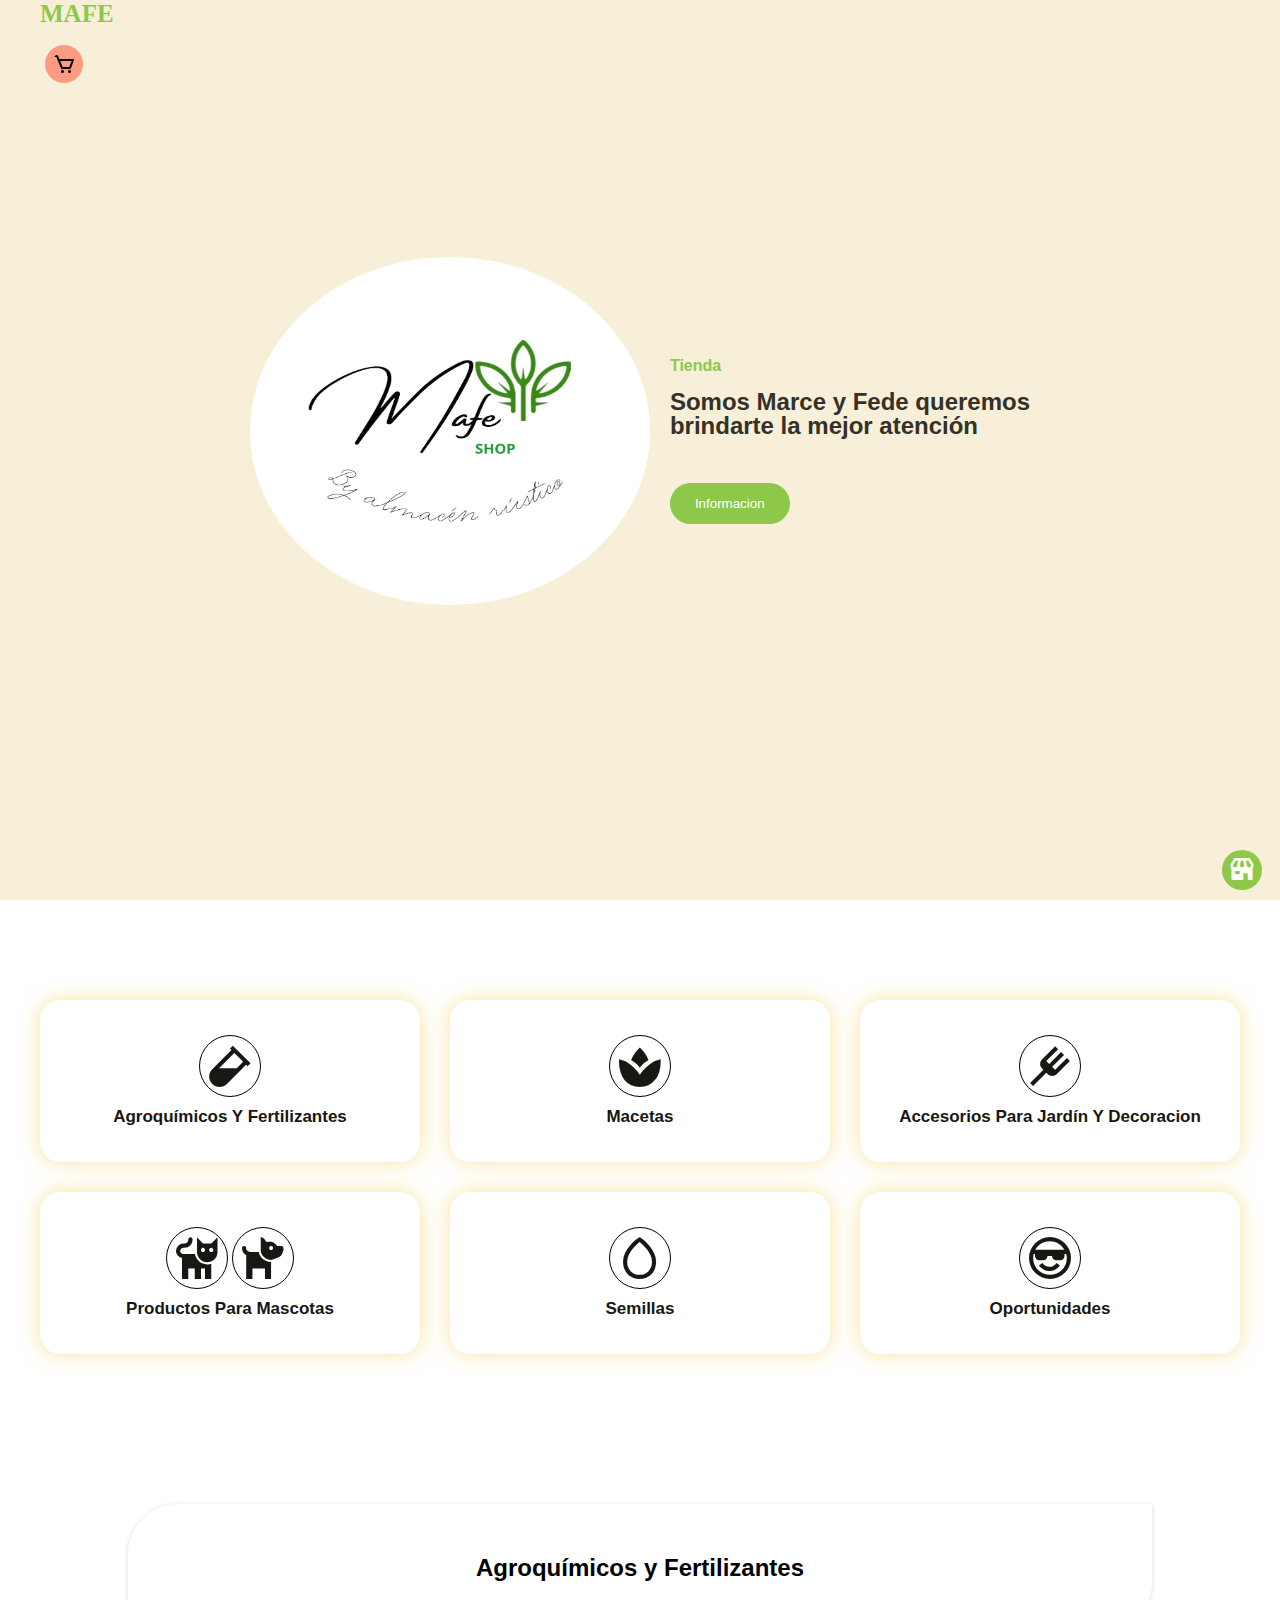
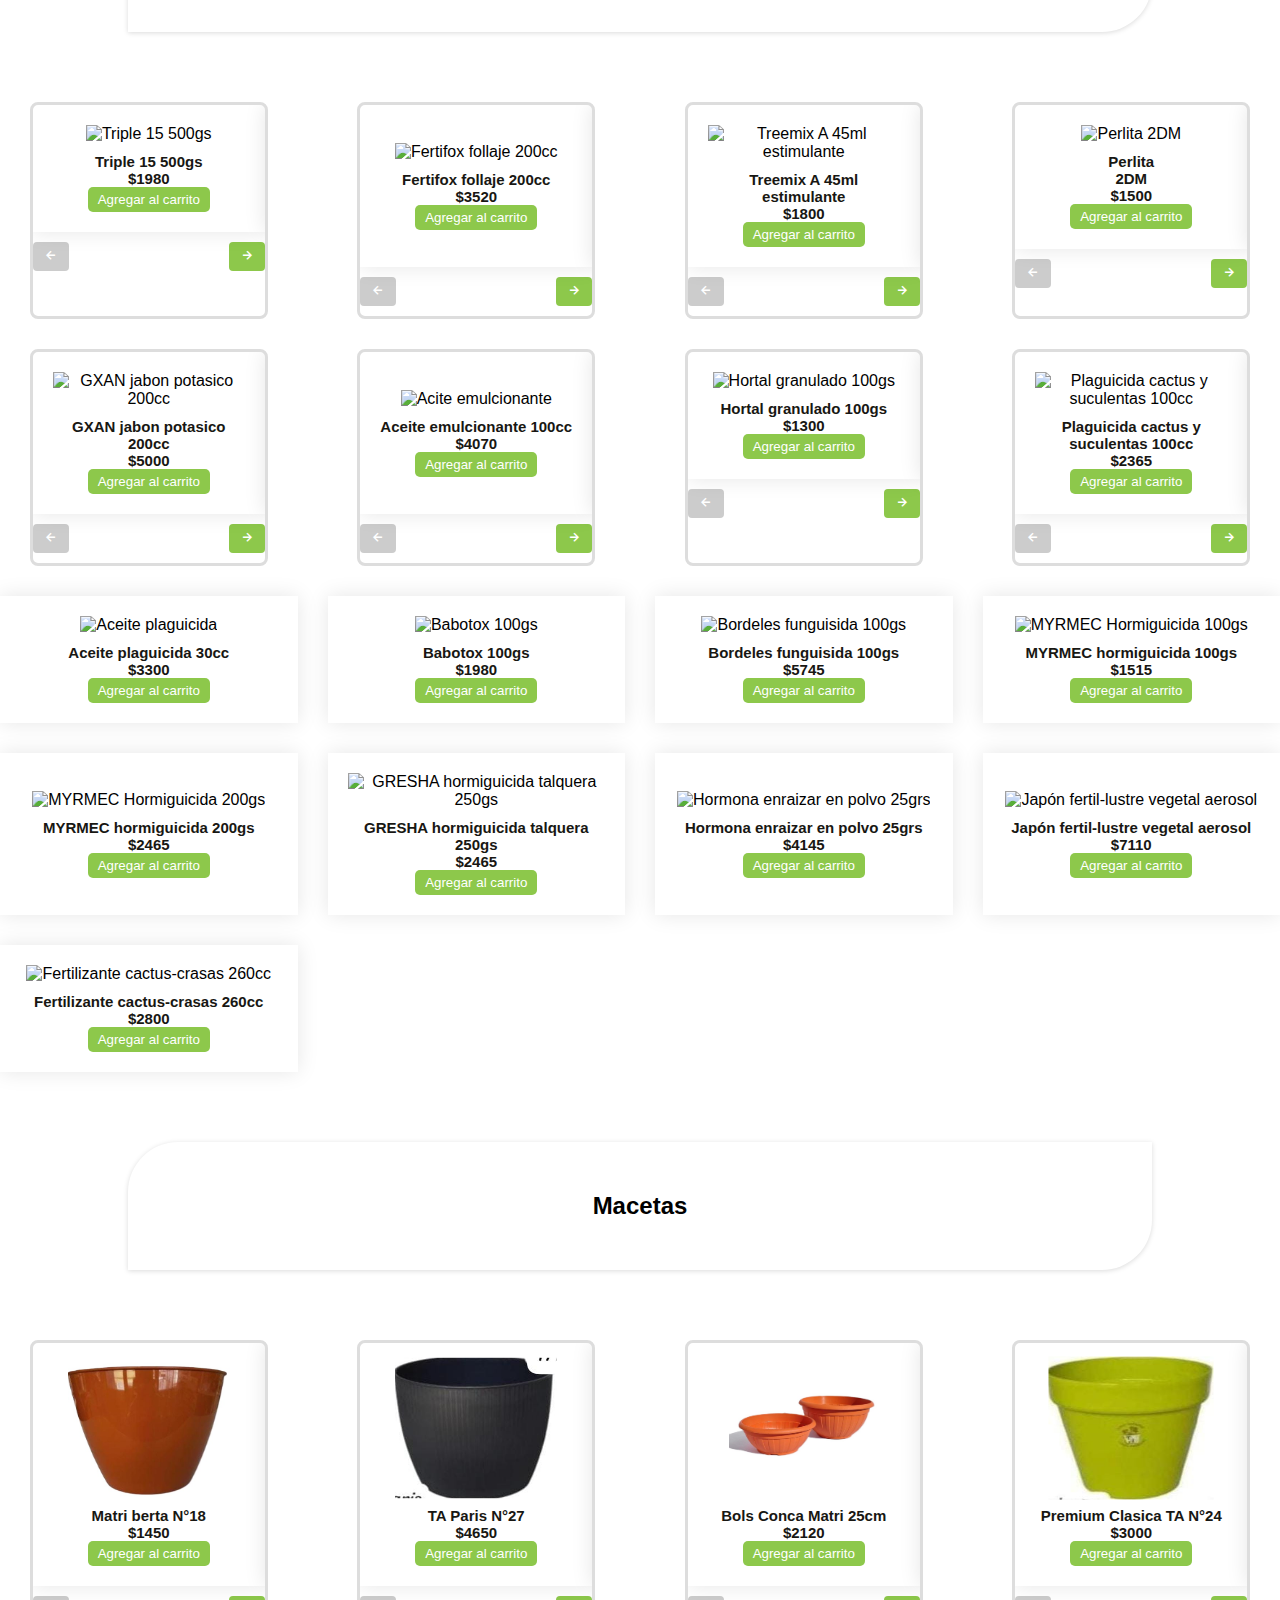
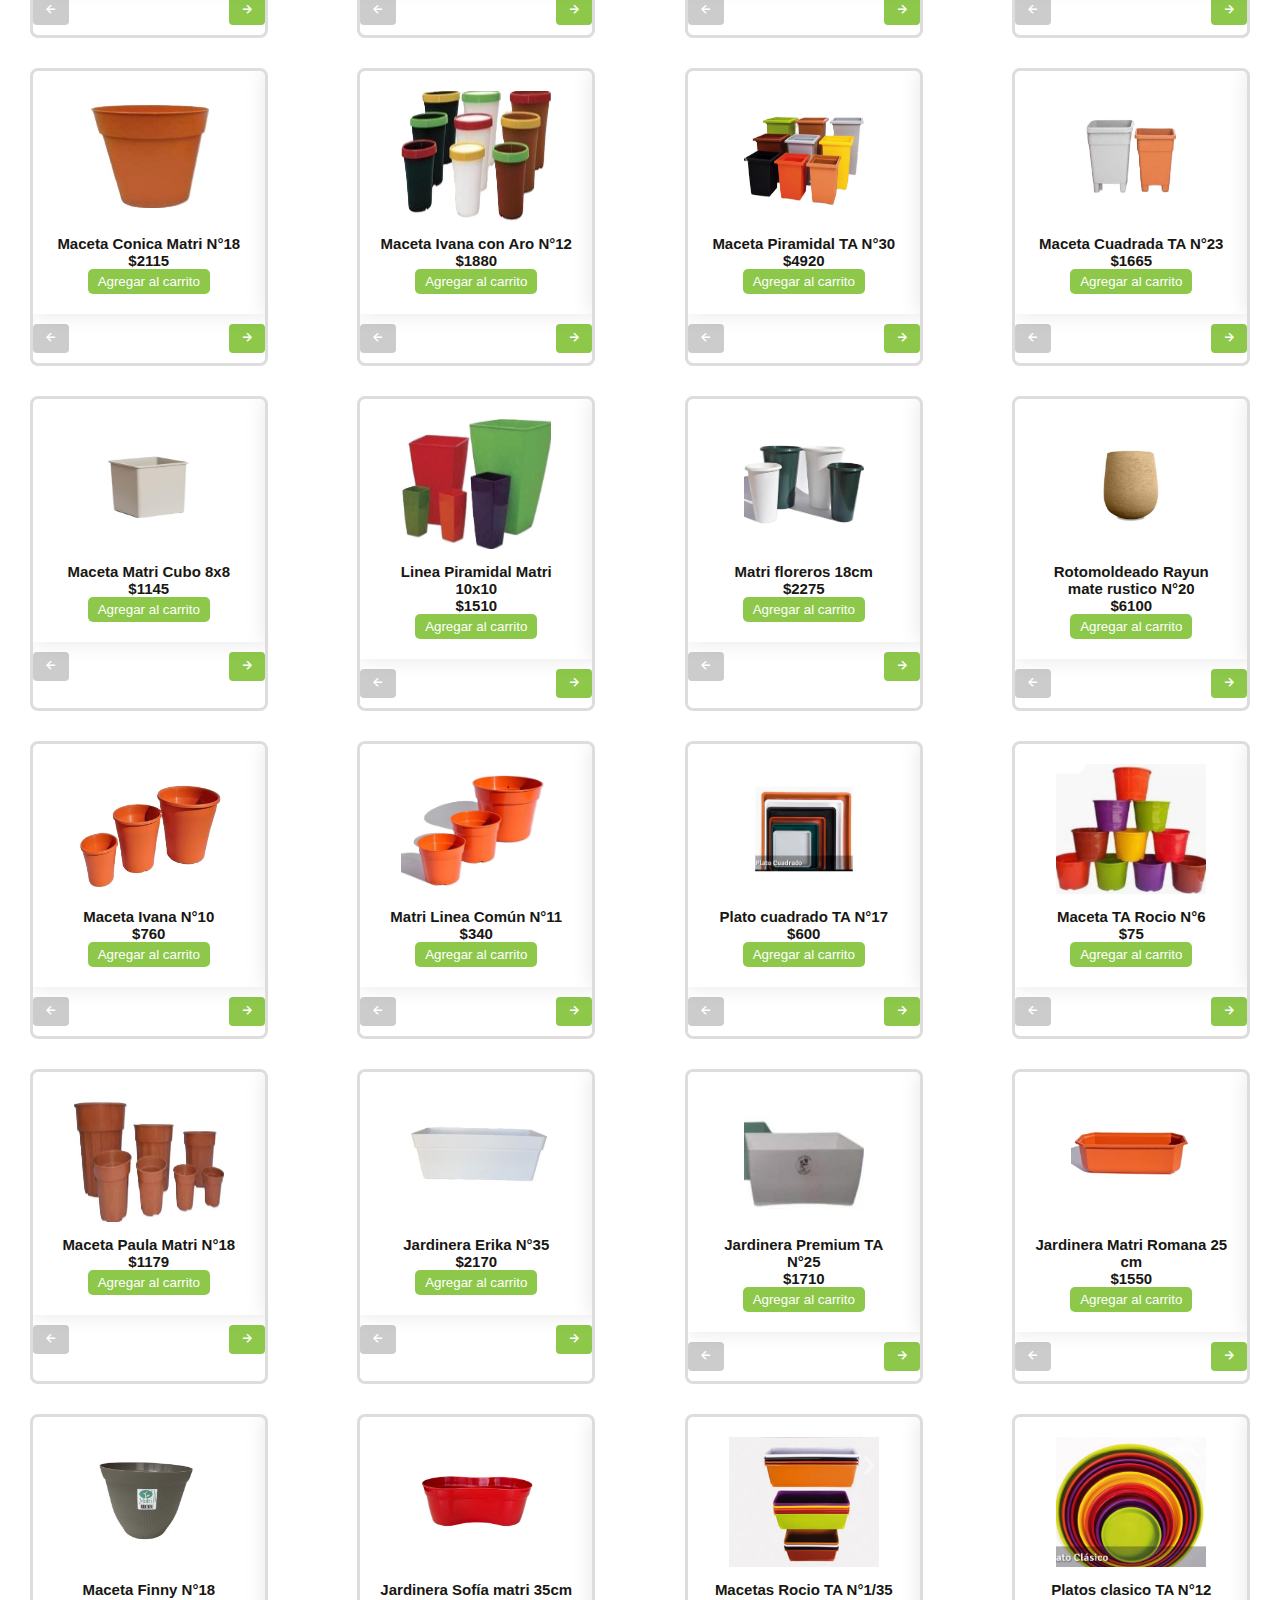
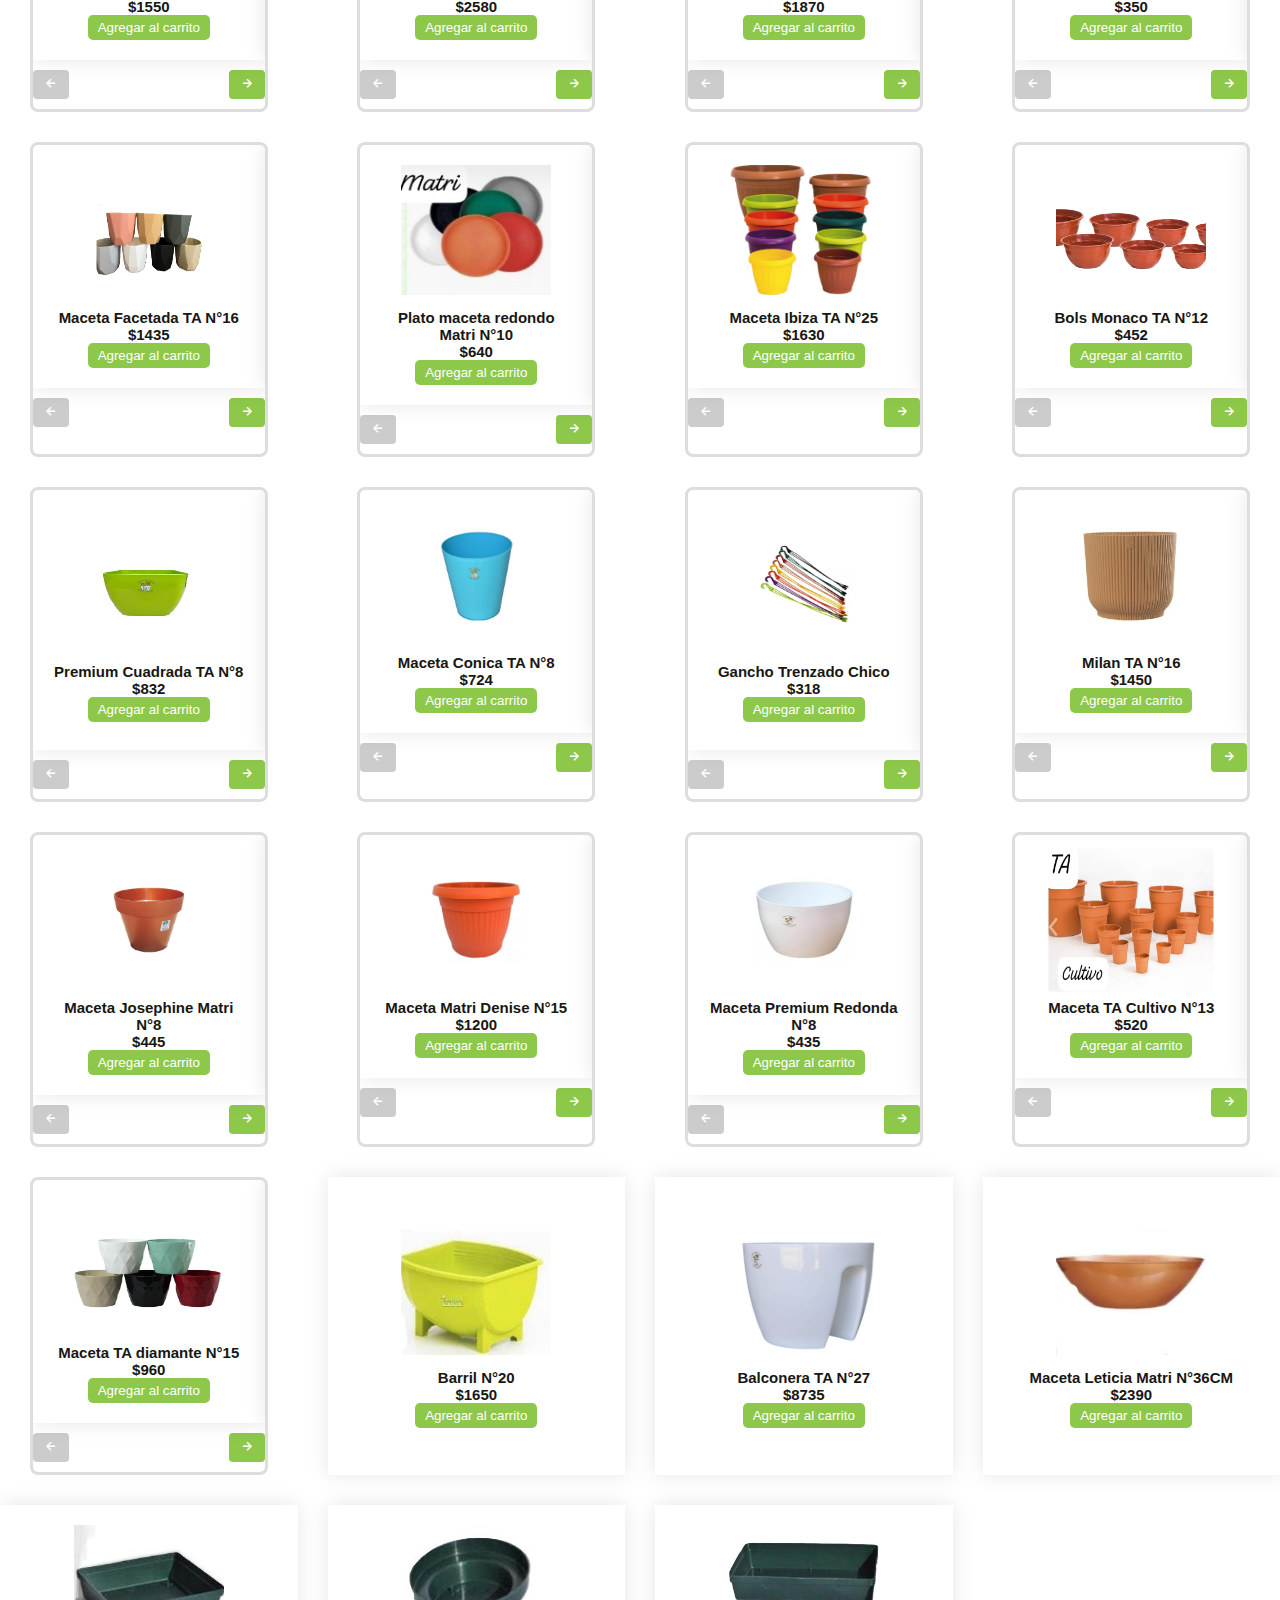
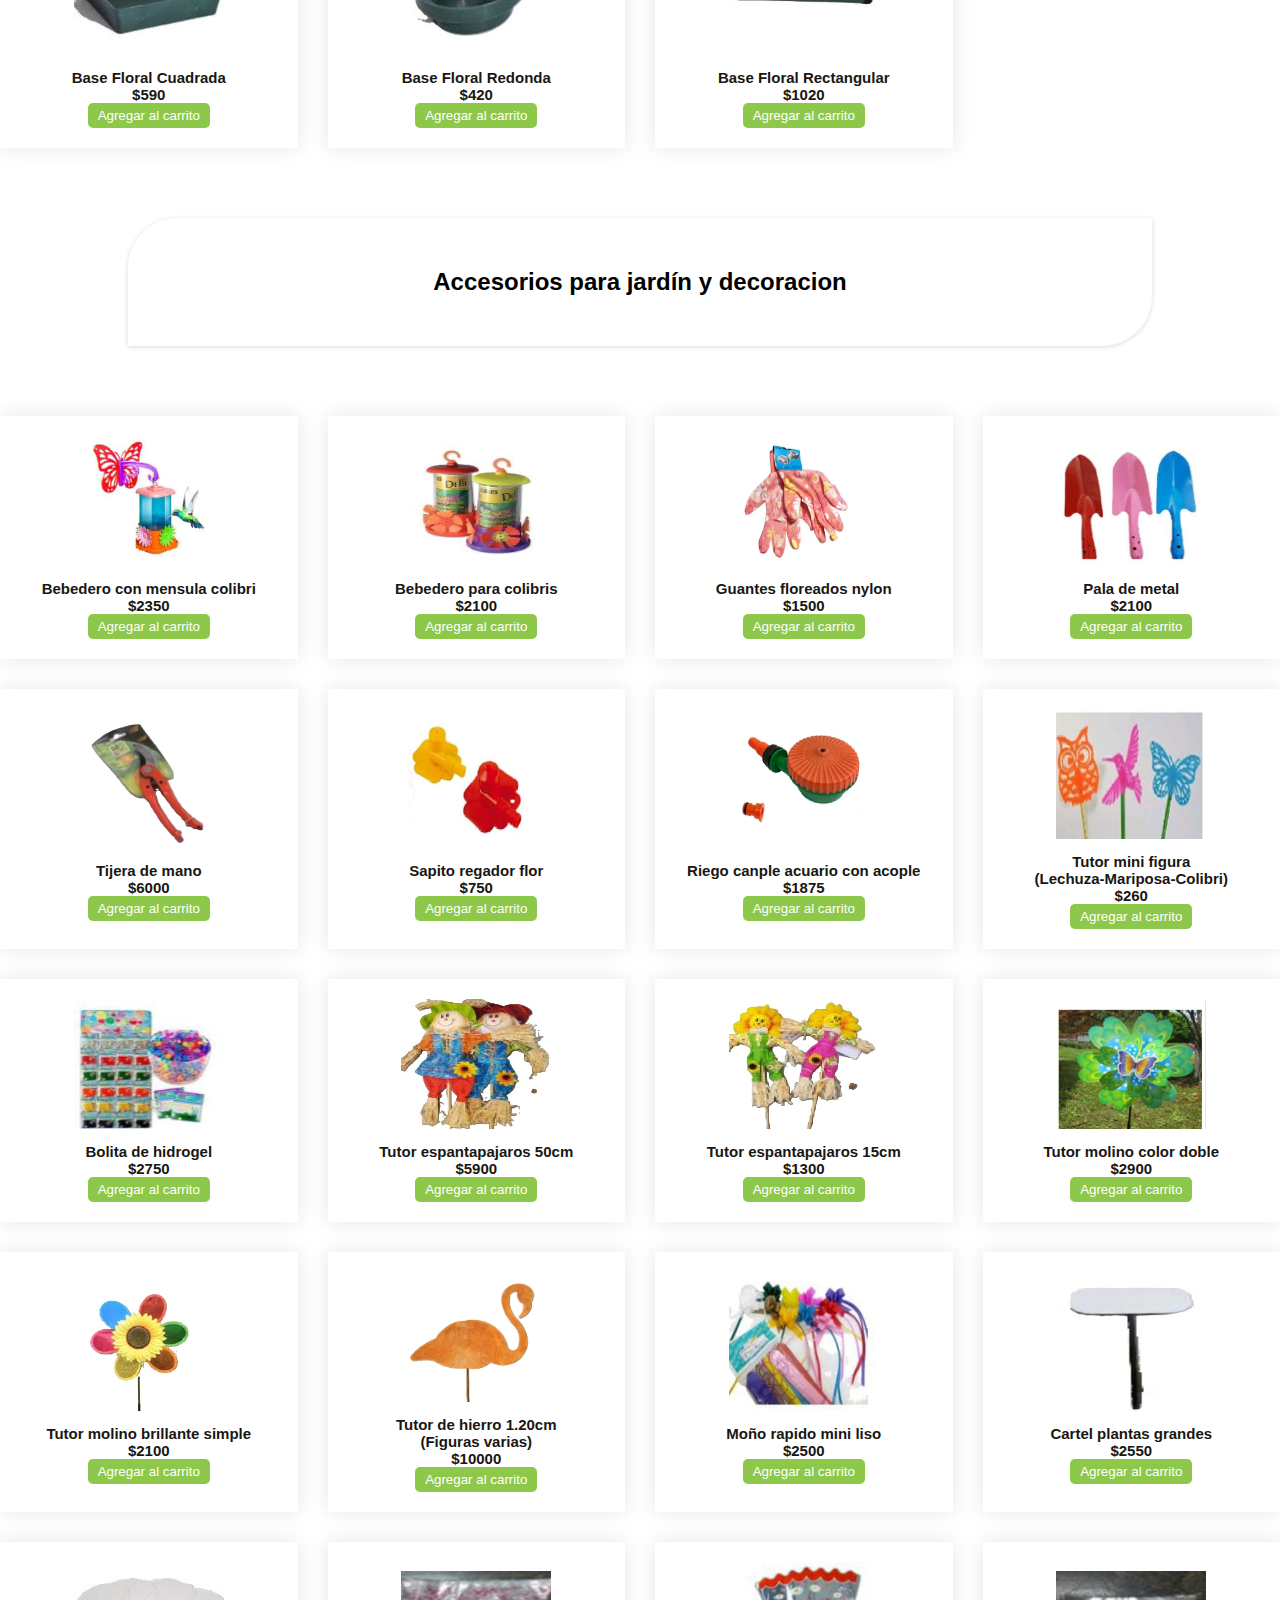
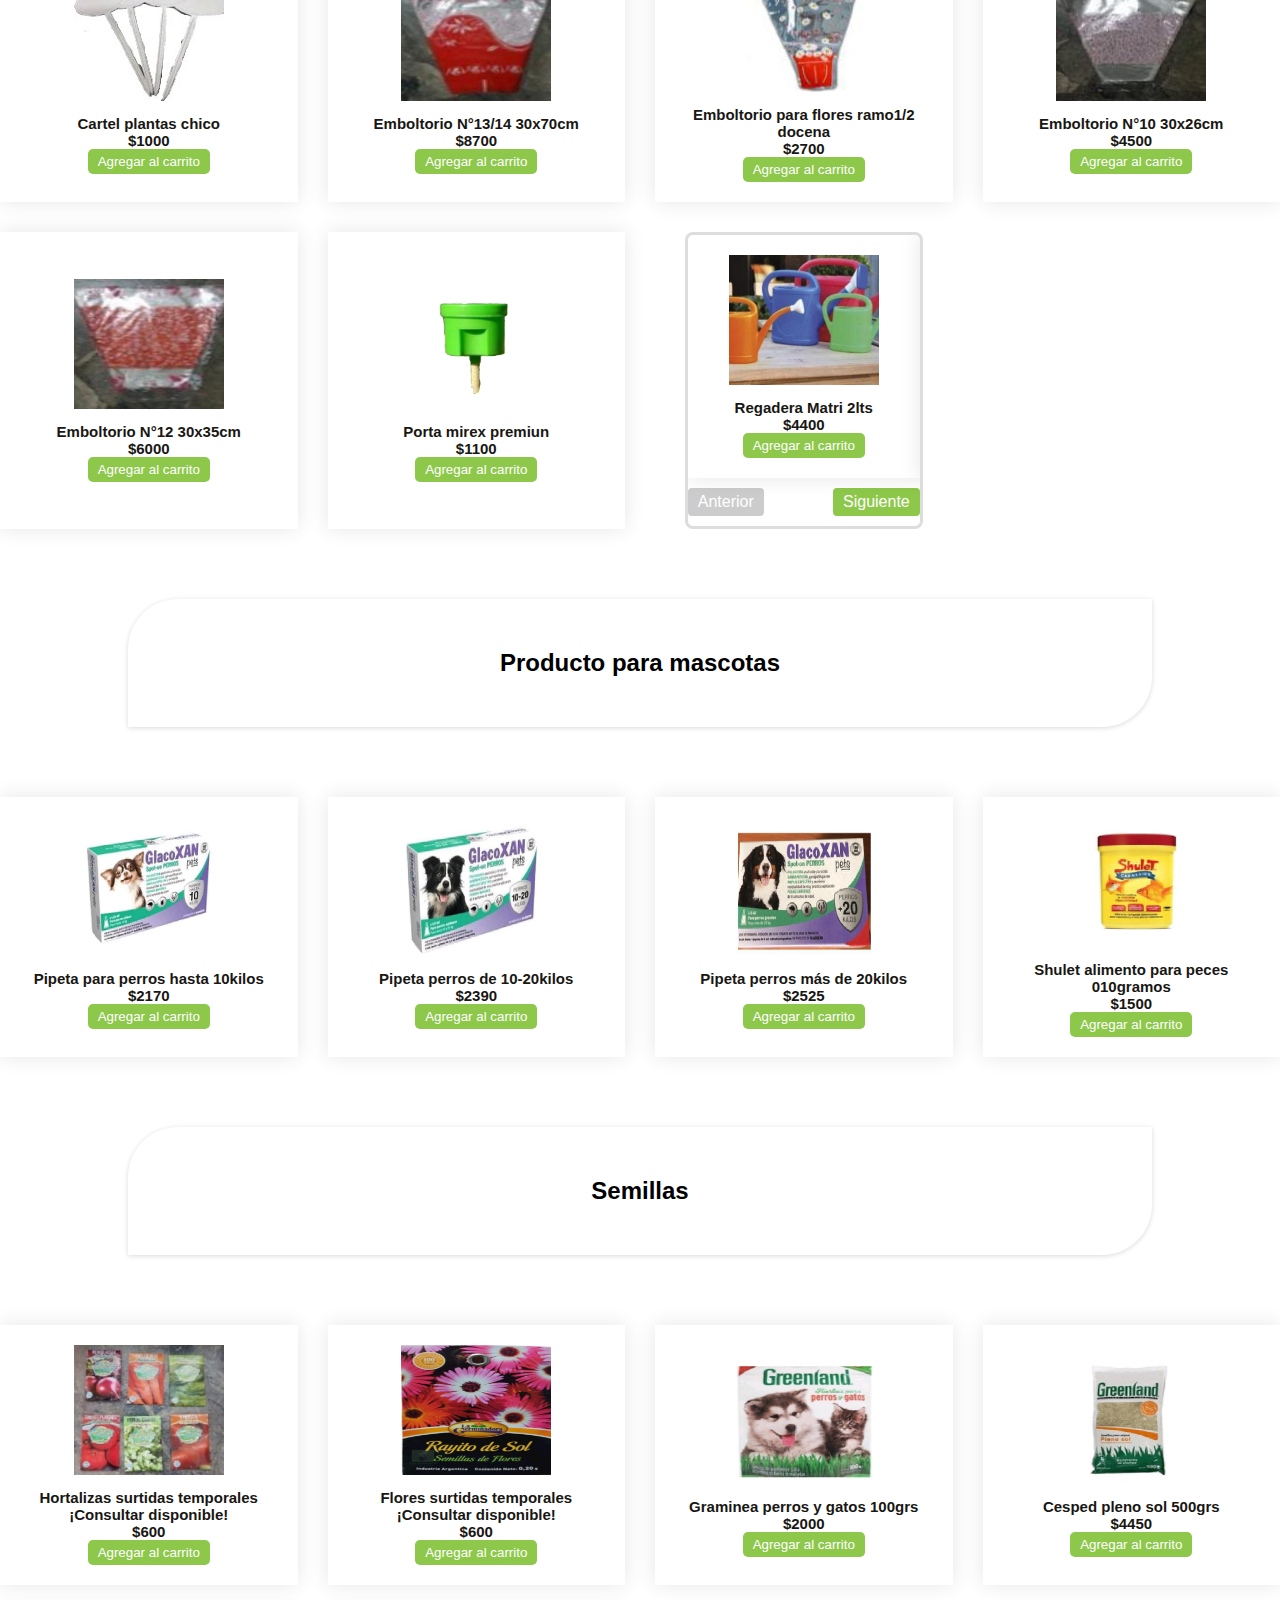
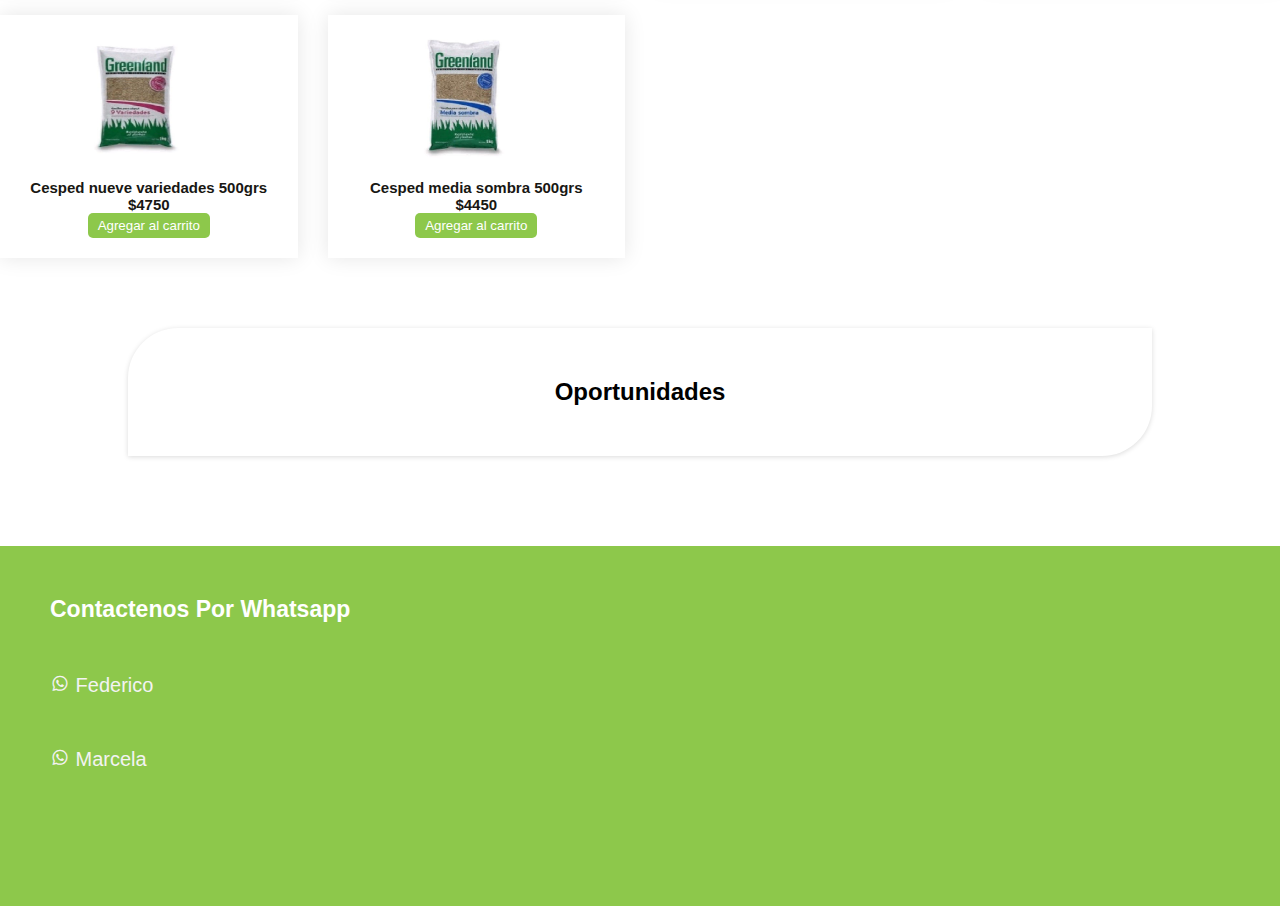
==== commit 18ad7595: "Update index.html" ====
--- a/index.html
+++ b/index.html
@@ -4,6 +4,7 @@
     <meta charset="UTF-8">
     <meta name="viewport" content="width=device-width, initial-scale=1.0">
     <title>Mafe</title>
+    <link rel="icon" href="images/icono_mafe-removebg-preview.ico">
     <link href='https://unpkg.com/boxicons@2.1.4/css/boxicons.min.css' rel="stylesheet">
     <link rel="stylesheet" href="styles.css">
 </head>
@@ -20,10 +21,10 @@
                 <ul id="ul" class="ul">
                     <button id="cerrar" class="cerrar-menu"><b>X</b></button>
                     <li><a href="#inicio">Inicio</a></li>
-                    <li><a href="#agroquimicos">Agroq. y fertilizantes</a></li>
+                    <li><b>Agroq. y<br></b><a href="#agroquimicos">fertilizantes</a></li>
                     <li><a href="#macetas">Macetas</a></li>
                     <li><a href="#accesorios">Accesorios</a></li>
-                    <li><a href="#mascotas">Para mascotas</a></li>
+                    <li><b>Para<br></b><a href="#mascotas">mascotas</a></li>
                     <li><a href="#semillas">Semillas</a></li>
                     <li><a href="#oportunidades">Oportunidades</a></li>
                     <li><a href="#contactos">Contactos</a></li>
@@ -221,10 +222,10 @@
             </div>
             <div class="slider-container">
                 <div class="slider">
-                    <div class="product" data-id="16" data-name="Perlita 2DM(bulto3unidades)" data-price="3300">
+                    <div class="product" data-id="16" data-name="Perlita 2DM(bulto3unidades)" data-price="4500">
                         <img src="https://http2.mlstatic.com/D_NQ_NP_944555-MLA71774196928_092023-O.webp" alt="Perlita 2DM">
                         <p>Perlita<br>2DM</p>
-                        <p>$1100</p>
+                        <p>$1500</p>
                         <button class="add-to-cart">Agregar al carrito</button>
                     </div>
                     <div class="product" data-id="17" data-name="Vermiculita 5DM(bulto2unidades)" data-price="6000">
--- a/styles.css
+++ b/styles.css
@@ -501,23 +501,39 @@
         visibility: hidden;
 
         position: fixed;
+        padding: 50px;
         height: 95vh;
-        width: 50%;
+        width: 45%;
         background-color: #8DC84B;
+        border-radius: 100px 0 0 100px;
         right: 0;
-        top: 0;
+        top: 10px;
         text-align: center;
         display: flex;
         justify-content: space-around;
         flex-direction: column;
         z-index: 2;
+        box-shadow: 0 50px 1000px rgba(0, 0, 0, 0.89);
+        transition: opacity 0.7s 0.3s, visibility 0.7s 0.3s;
     }
     .ul.visible {
         opacity: 1;
         visibility: visible;
     }
-    .ul li a:hover {
-        color: #f7efd8;
+    .ul li a {
+        padding: 10px;
+        border-bottom: 1px solid #fff;
+    }
+    ul li a br {
+        border-bottom: transparent;
+    }
+    .ul li {
+        color: #fff;
+        font: 1000;
+    }
+    .ul li a:hover, 
+    .ul li:hover {
+        color: black;
     }
     .abrir-menu {
         display: block;
@@ -526,15 +542,16 @@
     .cerrar-menu {
         display: block;
         position: absolute;
-        top: 5%;
-        left: 5%;
+        top: 1px;
+        right: 5%;
         cursor: pointer;
-        border-radius: 50%;
-        padding: 4px;
+        border-radius: 10px;
+        padding: 5px 10px;
         border: #8DC84B;
         background-color: #8DC84B;
         color: #ffff;
         font-size: 20px;
+        background-color: #18171380;
     }
     .cerrar-menu:hover{
         background-color: #181713;
@@ -603,7 +620,7 @@
         height: 90%;
     }
     .ul {
-        width: 70vw;
+        width: 60vw;
     }
 
 }
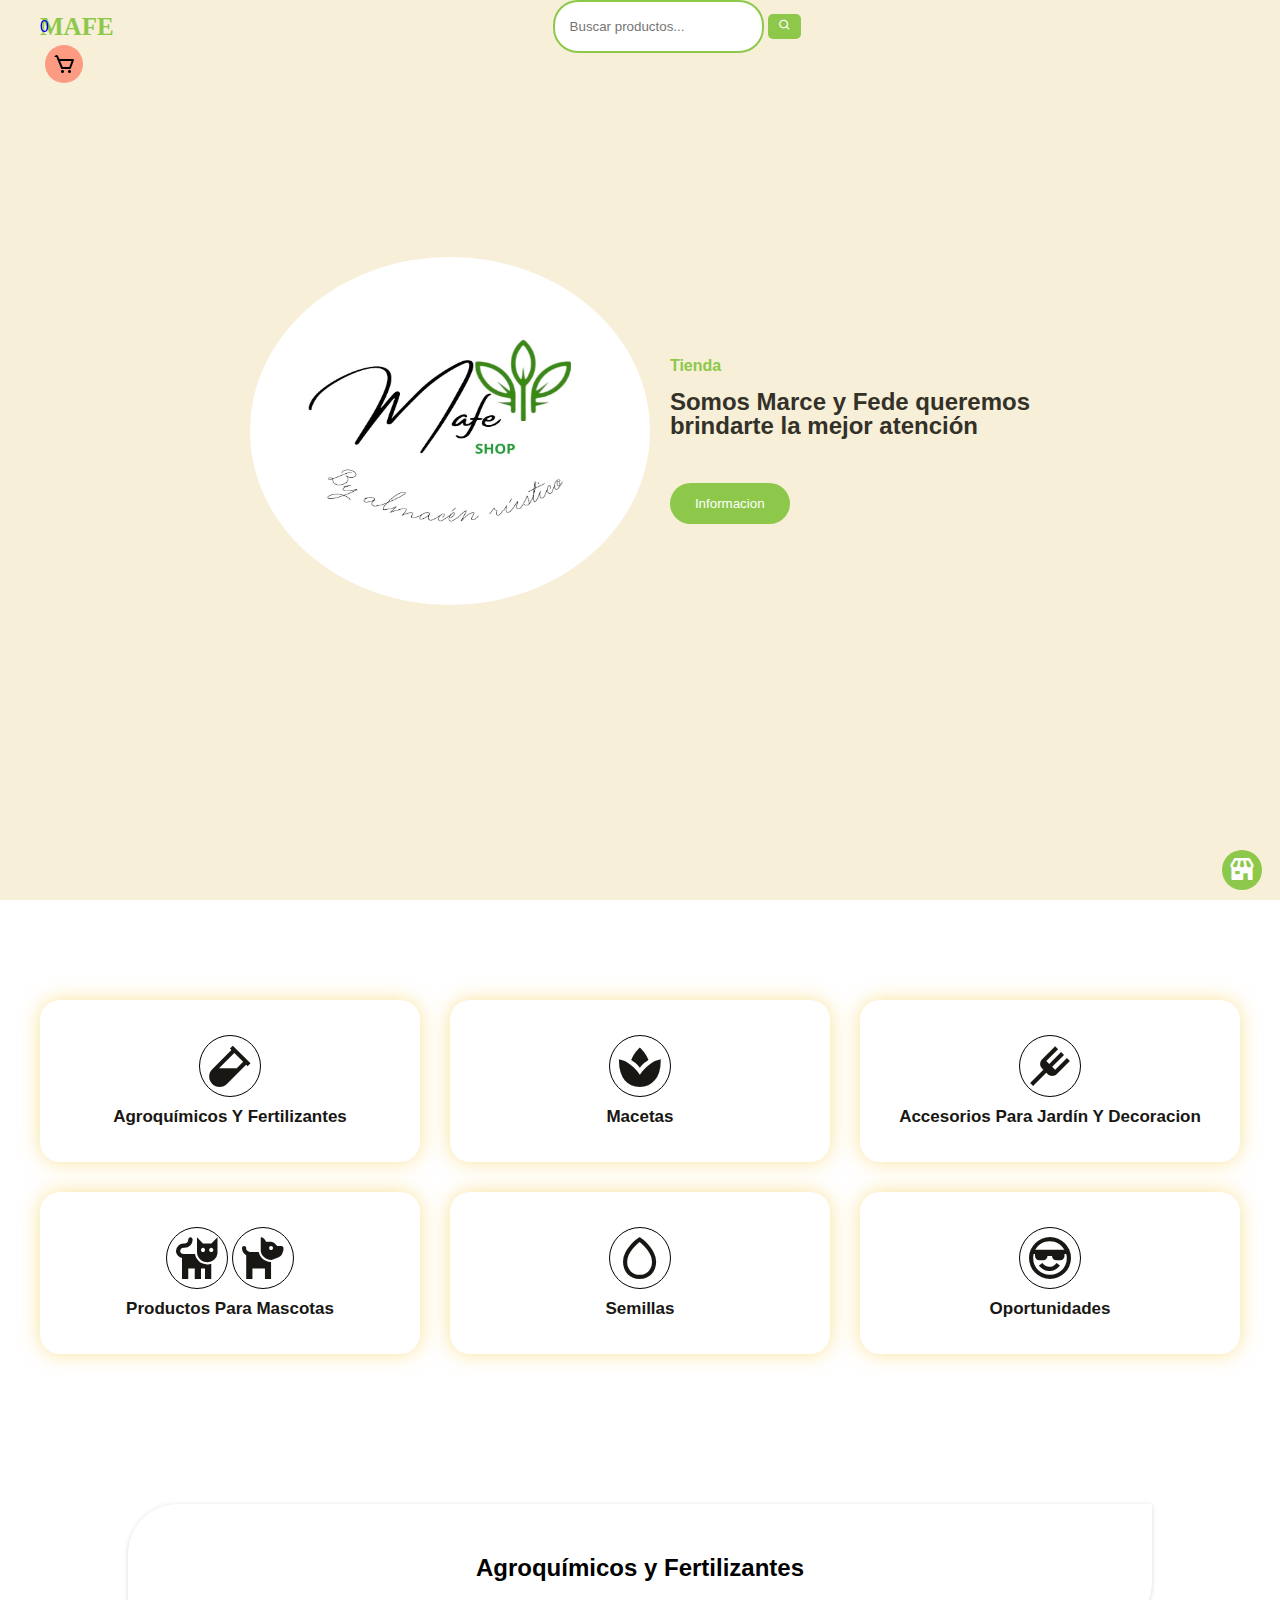
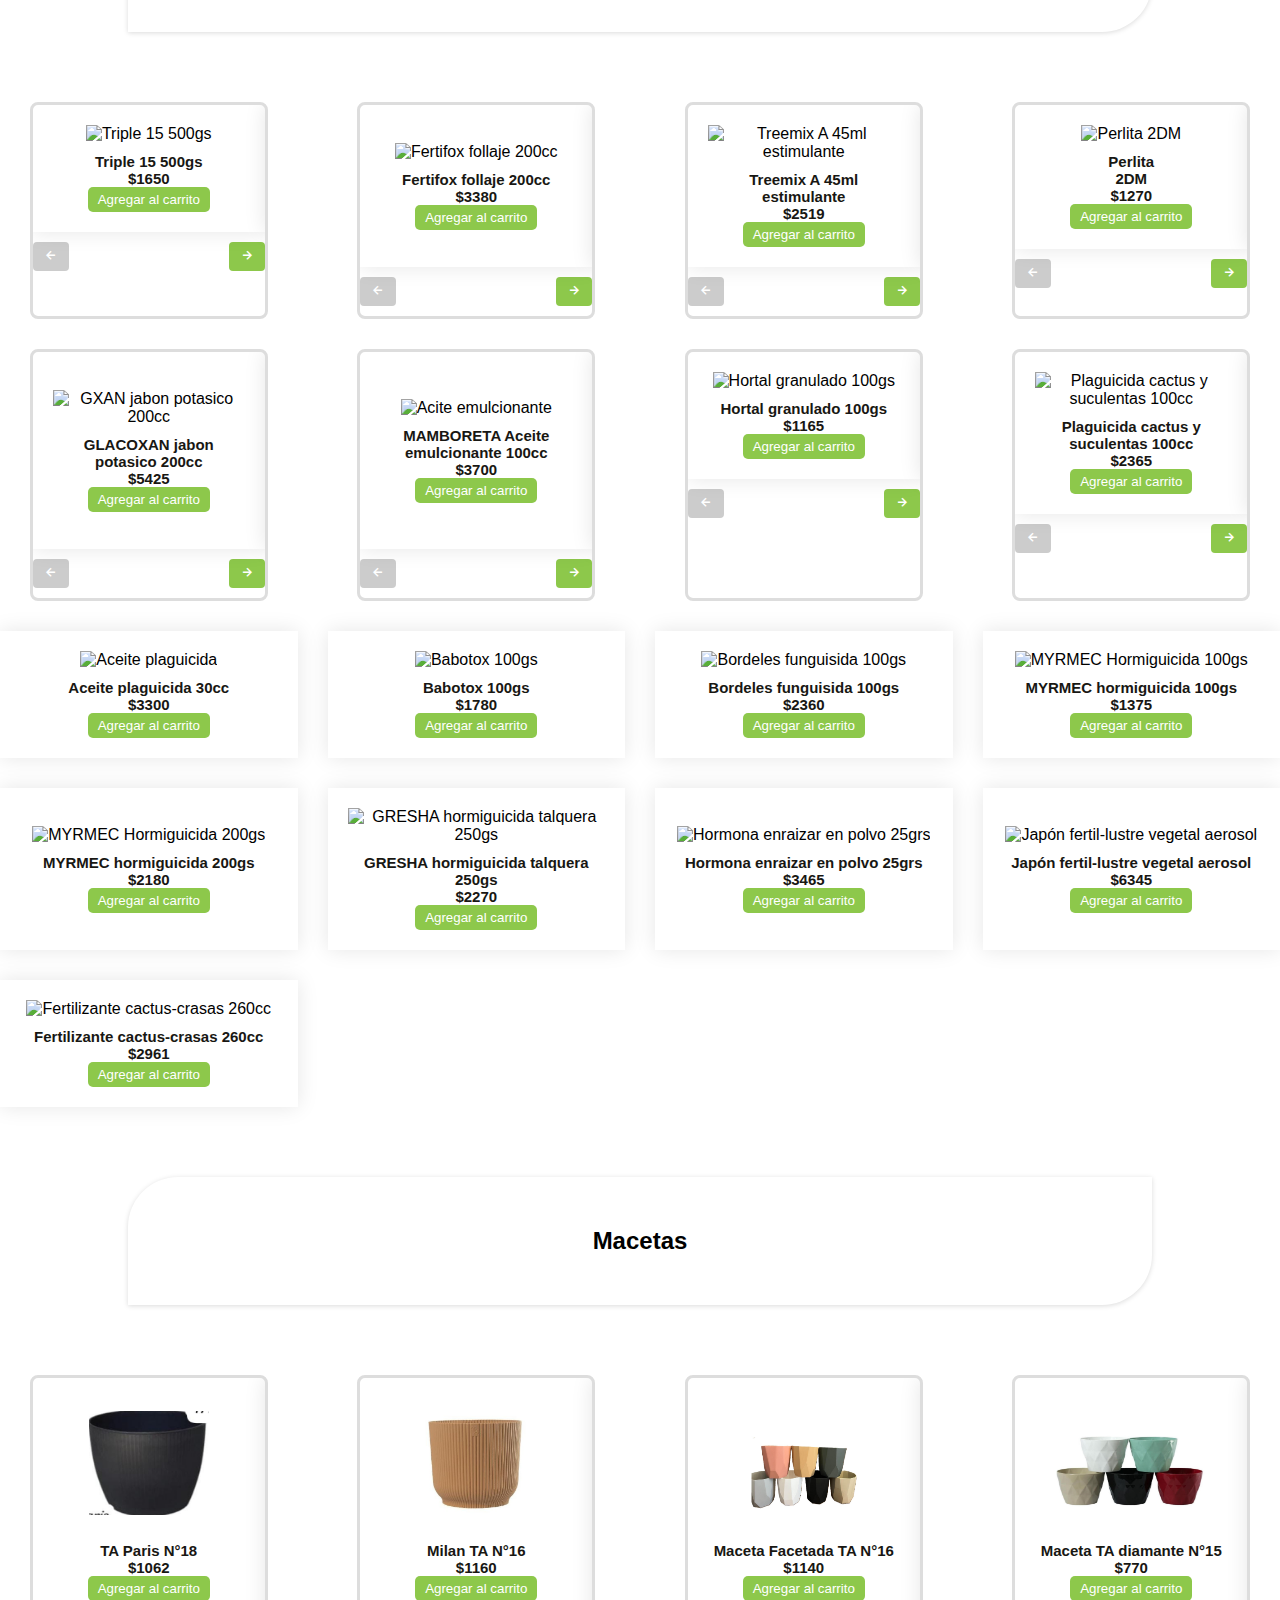
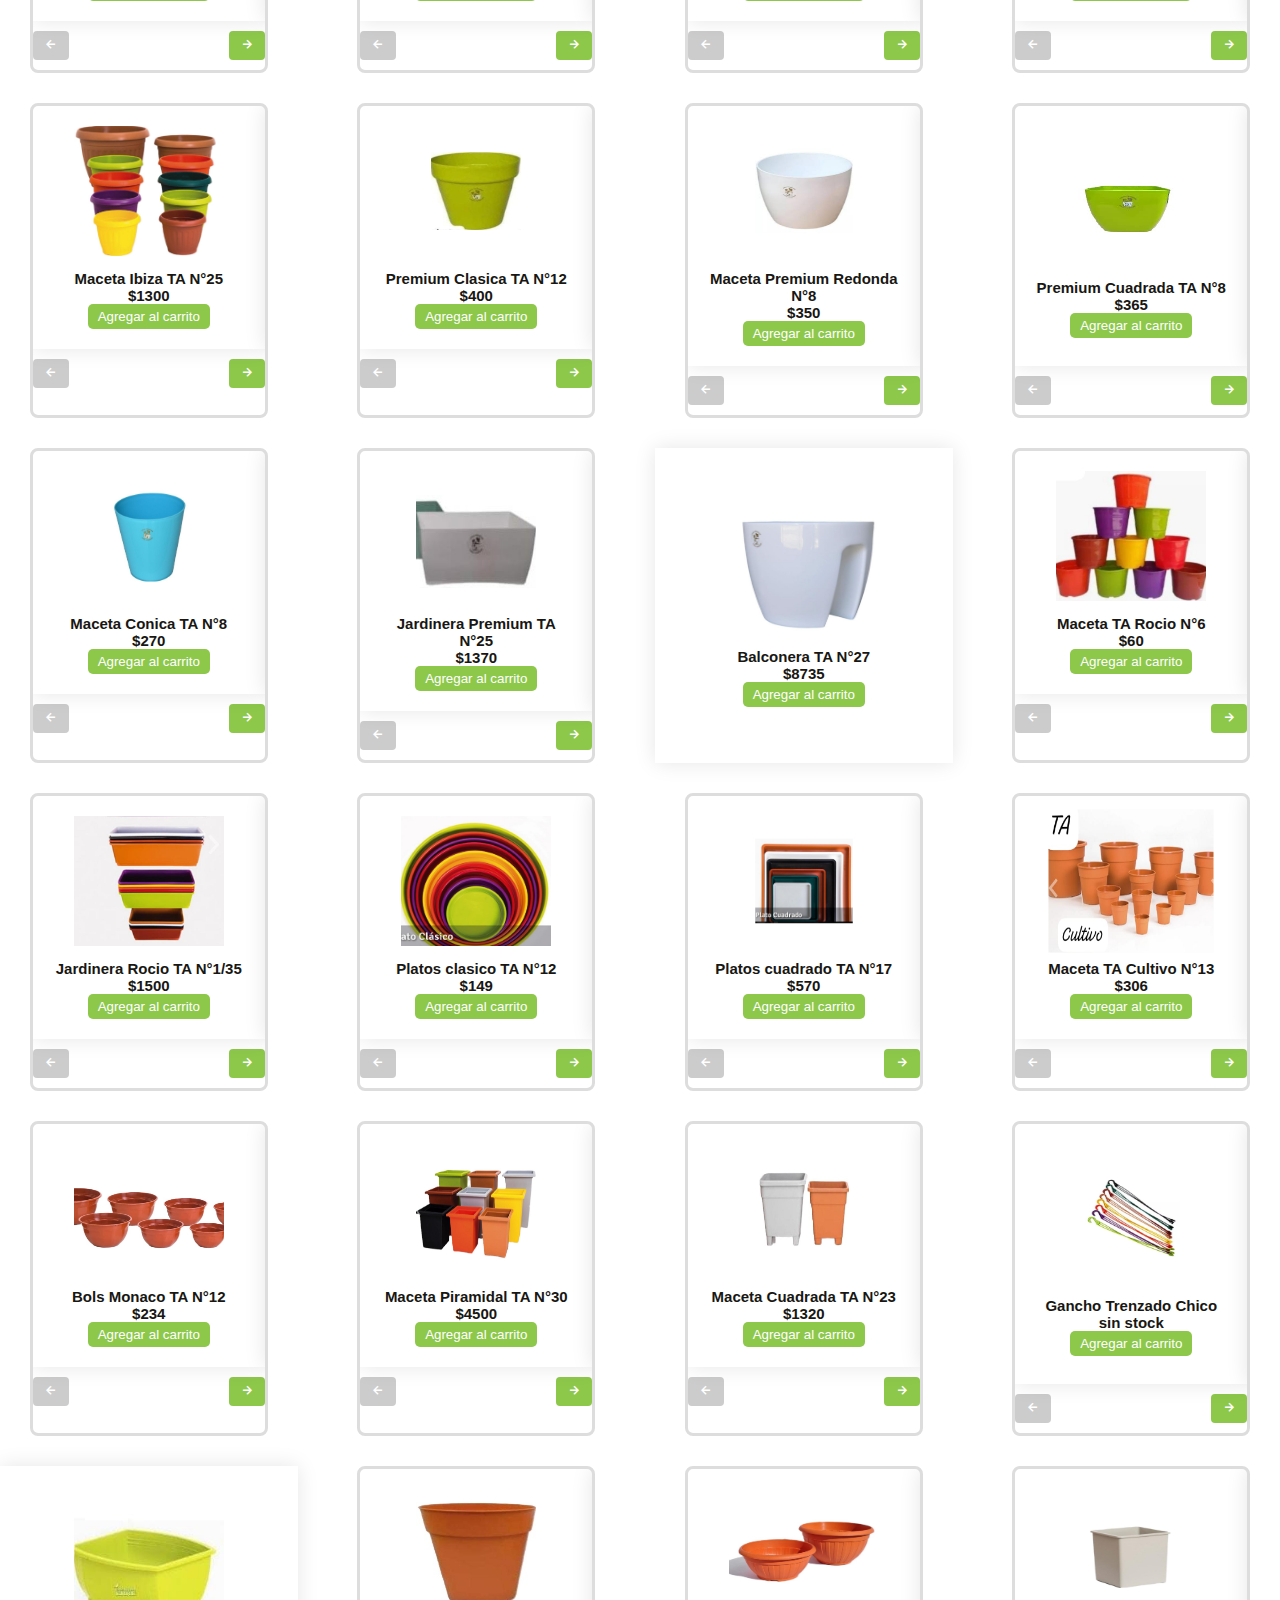
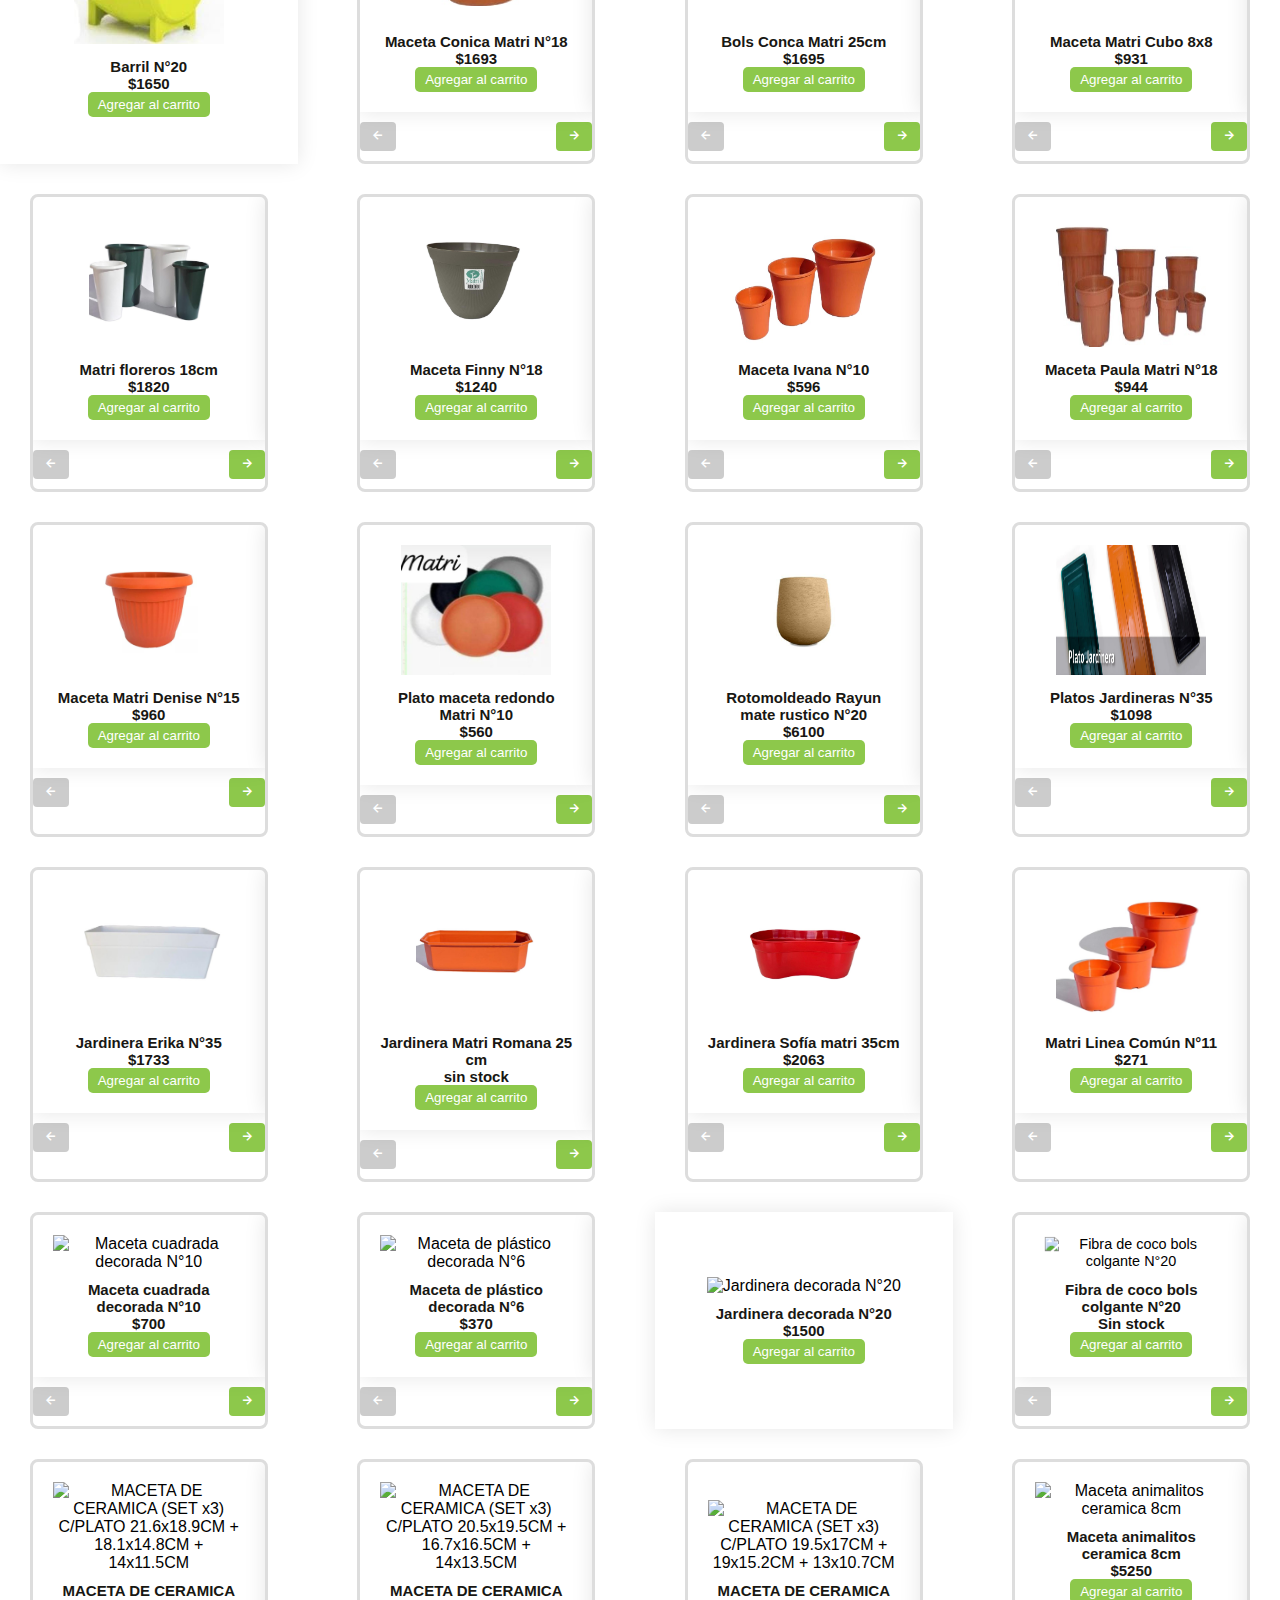
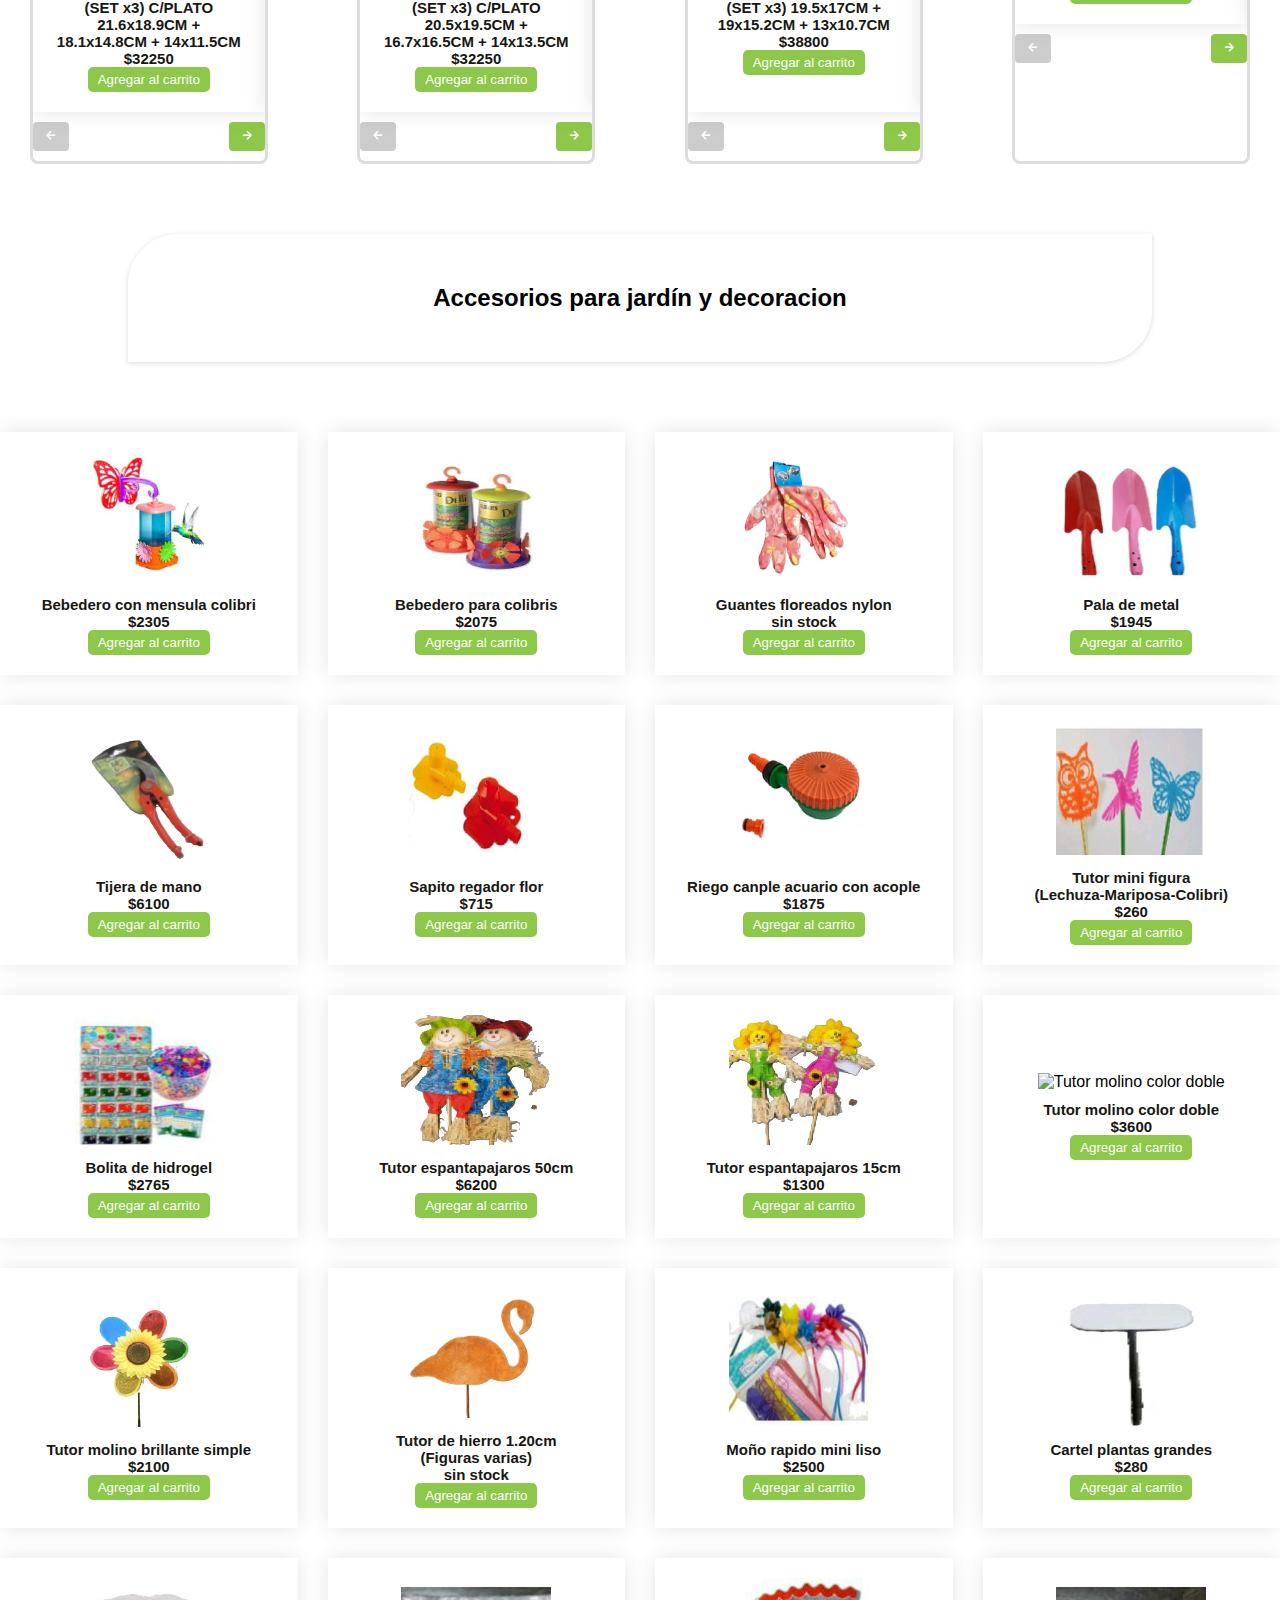
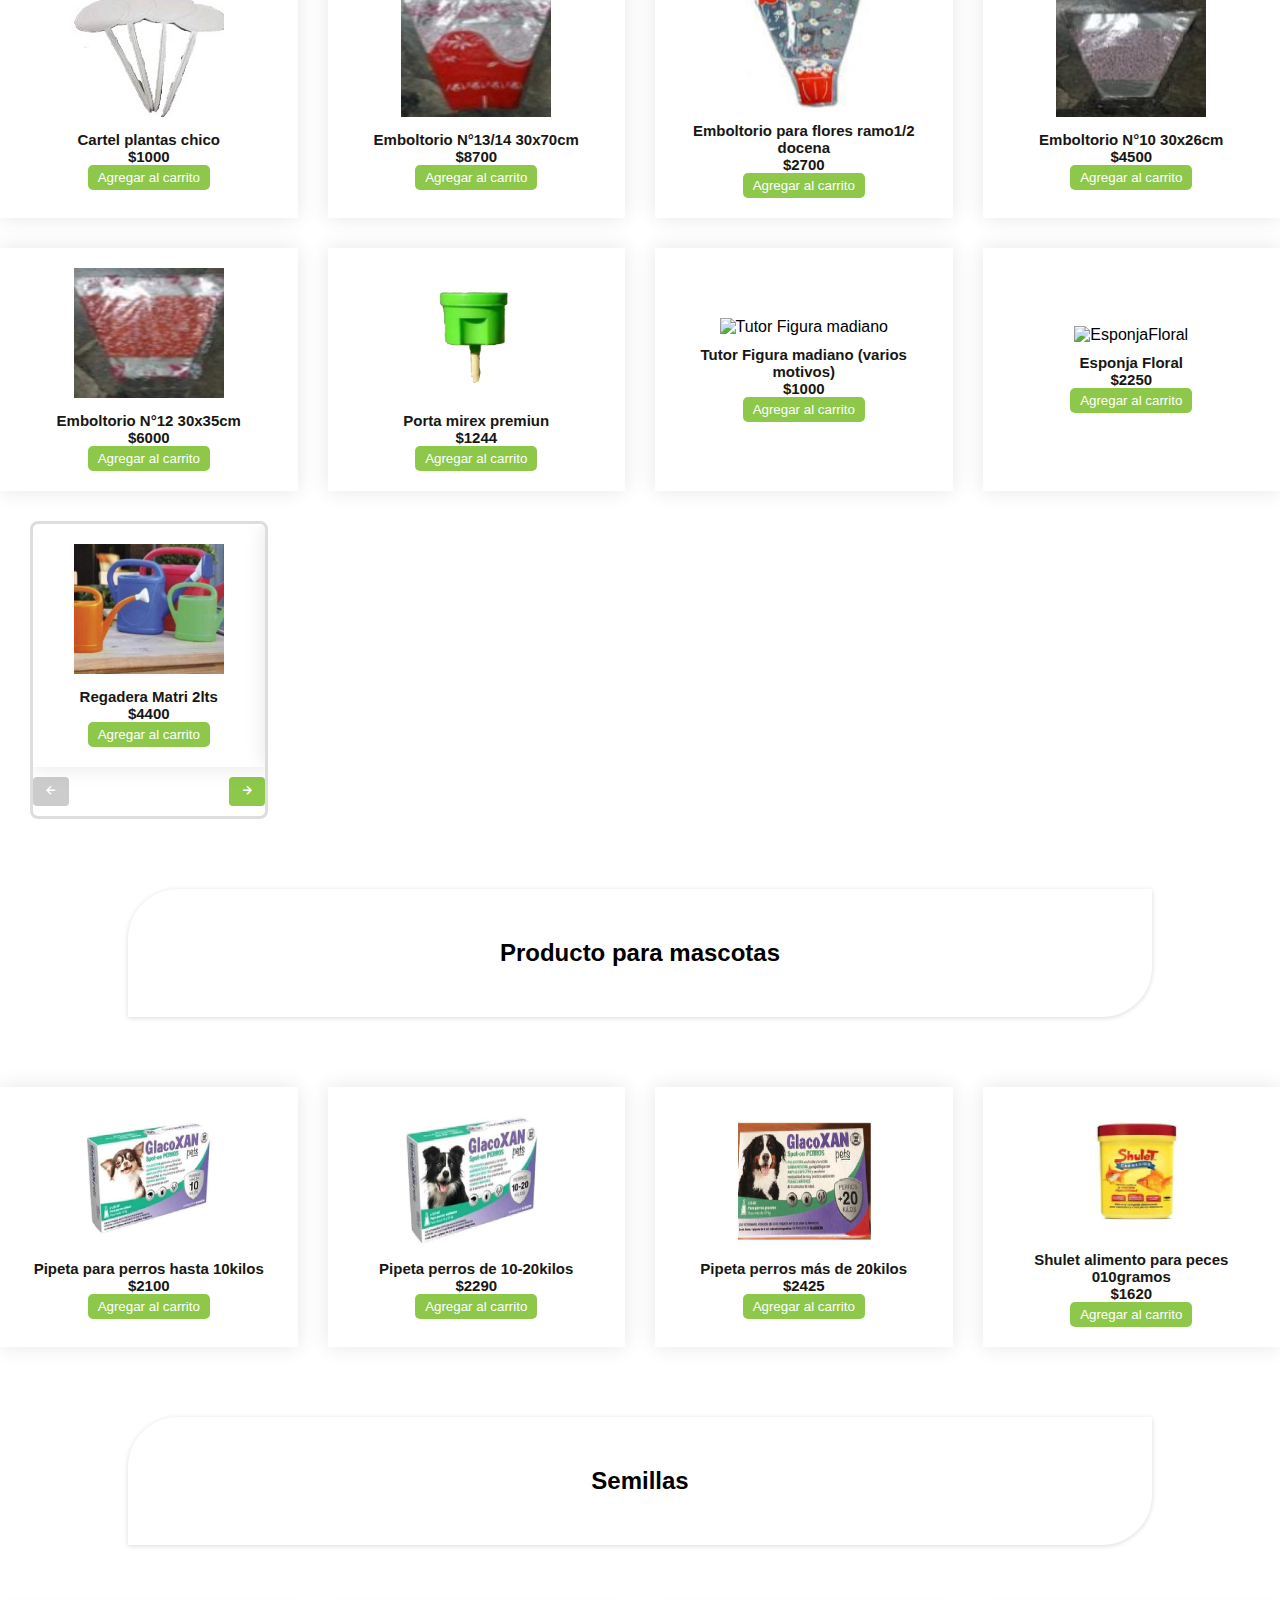
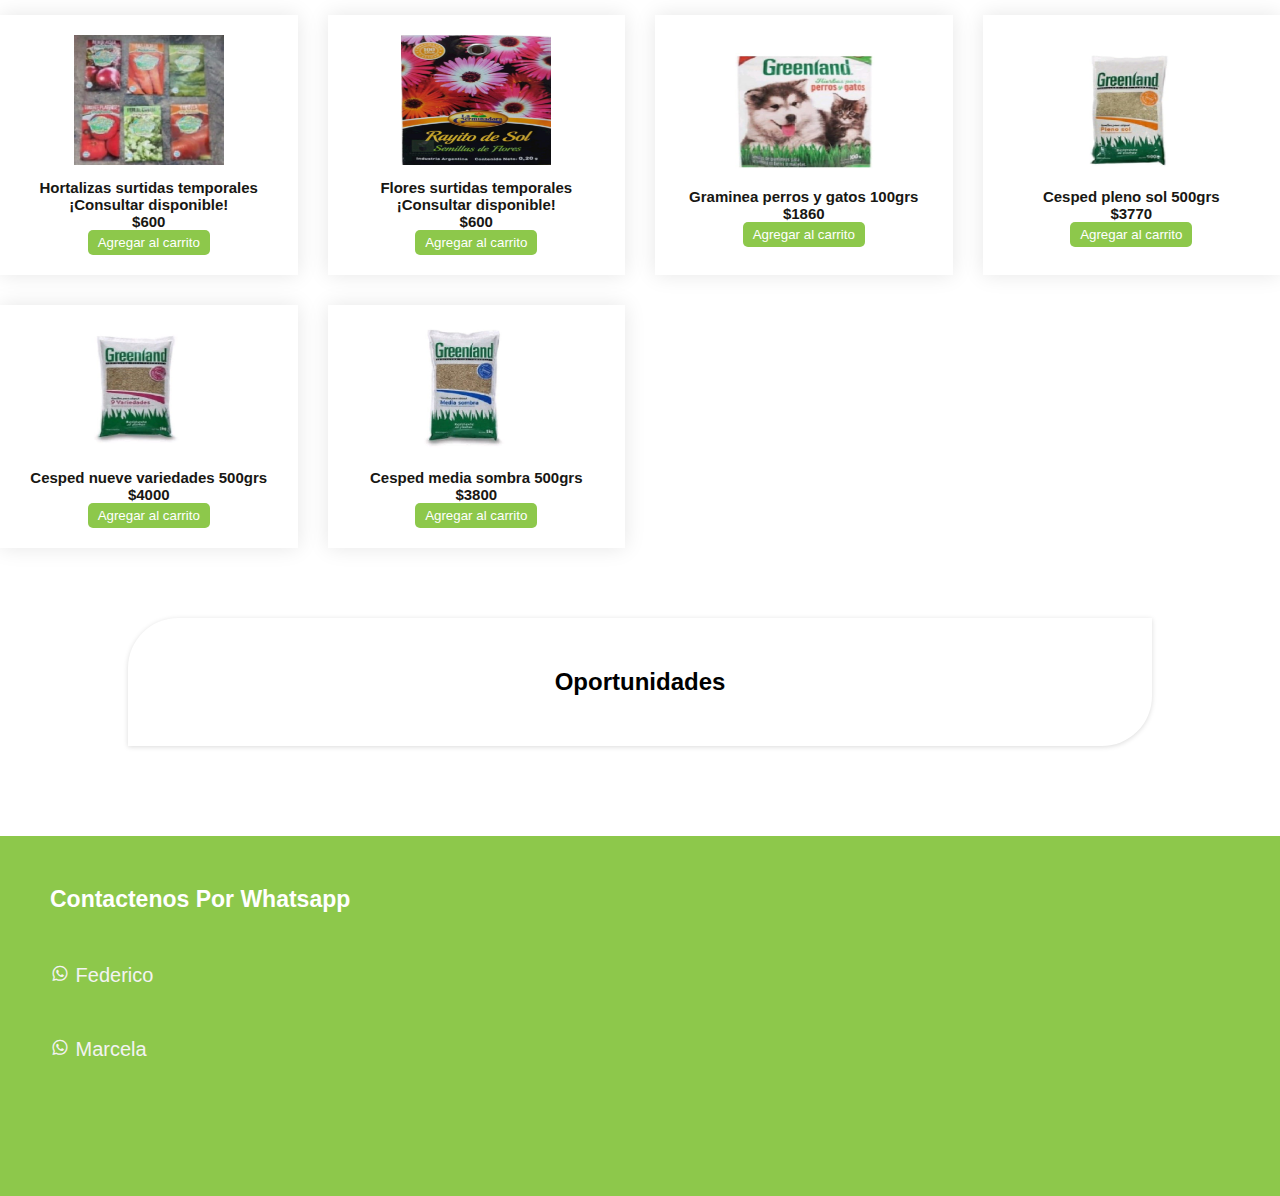
==== commit ffff4d96: "Update index.html" ====
--- a/index.html
+++ b/index.html
@@ -1,5 +1,6 @@
 <!DOCTYPE html>
 <html lang="es">
+
 <head>
     <meta charset="UTF-8">
     <meta name="viewport" content="width=device-width, initial-scale=1.0">
@@ -8,6 +9,7 @@
     <link href='https://unpkg.com/boxicons@2.1.4/css/boxicons.min.css' rel="stylesheet">
     <link rel="stylesheet" href="styles.css">
 </head>
+
 <body>
     <header class="header">
         <div class="menu container" id="inicio">
@@ -16,7 +18,14 @@
             <label for="menu">
                 <img src="images/menu.png" alt="" id="abrir" class="abrir-menu">
             </label>
-            <a href="carrito.html"><img src="images/cart-regular-24.png" alt="" style="z-index: 1;"></a>
+            <div class="search-bar container">
+                <input type="text" id="search-input" placeholder="Buscar productos...">
+                <button id="search-button"><i class='bx bx-search'></i></button>
+            </div>
+            <a href="carrito.html" class="cart-container" style="position: fixed; z-index: 1;">
+                <img src="images/cart-regular-24.png" alt="Carrito">
+                <span id="cart-count">0</span>
+            </a>
             <nav class="navbar">
                 <ul id="ul" class="ul">
                     <button id="cerrar" class="cerrar-menu"><b>X</b></button>
@@ -31,13 +40,14 @@
                 </ul>
             </nav>
         </div>
-        
-
-        <div class="header-content container" >
+
+
+
+        <div class="header-content container">
             <div class="header-img">
                 <img src="images/logo nuevo.jpg" alt="Logo" class="todos">
             </div>
-            <div class="header-txt" >
+            <div class="header-txt">
                 <span>Tienda</span>
                 <h2>Somos Marce y Fede queremos<br> brindarte la mejor atención</h2>
                 <button class="btn-1" id="hideText_btn">Informacion</button>
@@ -48,42 +58,42 @@
             <h3>Detalles de la tienda</h3>
             <br>
             <p>Los productos estan ordendos por categoría, podra selecionar el producto por bultos,
-            eligiendo tamaño deseado y agregar al carrito una vez finalizado. Seleccionar "Enviar por WhatsApp"
-            y me llegara automaticamente</p>
+                eligiendo tamaño deseado y agregar al carrito una vez finalizado. Seleccionar "Enviar por WhatsApp"
+                y me llegara automaticamente</p>
             <p>Tambien pueden comunicarse con nosotros desde el apartado "contactos" <br>no dude en consultarnos</p>
             <h4>¡Muchas gracias por elegirnos!</h4>
         </div>
 
-    </header> 
+    </header>
     <a href="#flecha" class="flecha"><i class='bx bxs-store'></i></a>
     <secition class="oferts container" id="flecha">
         <a href="#agroquimicos">
-        <div class="ofert-1">
-            <i class='bx bxs-vial'></i>
-            <h3>Agroquímicos y Fertilizantes</h3>
-        </div>
+            <div class="ofert-1">
+                <i class='bx bxs-vial'></i>
+                <h3>Agroquímicos y Fertilizantes</h3>
+            </div>
         </a>
 
         <a href="#macetas">
-        <div class="ofert-1">
-            <i class='bx bxs-spa'></i>
-            <h3>Macetas</h3>
-        </div>
+            <div class="ofert-1">
+                <i class='bx bxs-spa'></i>
+                <h3>Macetas</h3>
+            </div>
         </a>
 
         <a href="#accesorios">
-        <div class="ofert-1">
-            <i class='bx bx-fork'></i>
-            <h3>accesorios para jardín y decoracion</h3>
-        </div>
+            <div class="ofert-1">
+                <i class='bx bx-fork'></i>
+                <h3>accesorios para jardín y decoracion</h3>
+            </div>
         </a>
 
         <a href="#mascotas">
-        <div class="ofert-1">
-            <i class='bx bxs-cat'></i>
-            <i class='bx bxs-dog'></i>
-            <h3>Productos para mascotas</h3>
-        </div>
+            <div class="ofert-1">
+                <i class='bx bxs-cat'></i>
+                <i class='bx bxs-dog'></i>
+                <h3>Productos para mascotas</h3>
+            </div>
         </a>
 
         <a href="#semillas">
@@ -94,282 +104,420 @@
         </a>
 
         <a href="#oportunidades">
-        <div class="ofert-1">
-            <i class='bx bx-cool'></i>
-            <h3>Oportunidades</h3>
-        </div>
+            <div class="ofert-1">
+                <i class='bx bx-cool'></i>
+                <h3>Oportunidades</h3>
+            </div>
         </a>
-      
+
     </secition>
-    
-    <main>
+
+    <main id="main">
         <h2 class="secciones" id="agroquimicos">Agroquímicos y Fertilizantes</h2>
         <section class="product-content" id="products">
-        
-            <div class="slider-container">
-                <div class="slider">
-                    <div class="product" data-id="1" data-name="Triple 15 500gs(bulto3unidades)" data-price="5940">
-                        <img src="https://th.bing.com/th/id/R.7503ed99202f3d670ece189084355992?rik=971fInU2hUTAZQ&riu=http%3a%2f%2fplataforma.iduo.com.ar%2fPanelcontenidos%2fContenidos%2fAgroquimico-fertilizante-quimico-fertilizante-triple-15-x-500-gs-1620854304-0-0.jpg&ehk=Uwe3ayV%2bPjSiM5byy5gso65BvWHLYugoR6lWB0xHuWg%3d&risl=&pid=ImgRaw&r=0" alt="Triple 15 500gs">
+
+            <div class="slider-container">
+                <div class="slider">
+                    <div class="product" data-id="1" data-name="Triple 15 500gs(bulto3unidades)" data-price="4950">
+                        <img src="https://th.bing.com/th/id/R.7503ed99202f3d670ece189084355992?rik=971fInU2hUTAZQ&riu=http%3a%2f%2fplataforma.iduo.com.ar%2fPanelcontenidos%2fContenidos%2fAgroquimico-fertilizante-quimico-fertilizante-triple-15-x-500-gs-1620854304-0-0.jpg&ehk=Uwe3ayV%2bPjSiM5byy5gso65BvWHLYugoR6lWB0xHuWg%3d&risl=&pid=ImgRaw&r=0"
+                            alt="Triple 15 500gs">
                         <p>Triple 15 500gs</p>
-                        <p>$1980</p>
-                        <button class="add-to-cart">Agregar al carrito</button>
-                    </div>
-                    <div class="product" data-id="2" data-name="Urea 500gs(bulto3unidades)" data-price="5610">
-                        <img src="https://http2.mlstatic.com/D_NQ_NP_985540-MLA48759527903_012022-O.webp" alt="Urea 500gs">
+                        <p>$1650</p>
+                        <button class="add-to-cart">Agregar al carrito</button>
+                    </div>
+                    <div class="product" data-id="2" data-name="Urea 500gs(bulto3unidades)" data-price="4320">
+                        <img src="https://http2.mlstatic.com/D_NQ_NP_985540-MLA48759527903_012022-O.webp"
+                            alt="Urea 500gs">
                         <p>Urea 500gs</p>
-                        <p>$1870</p>
-                        <button class="add-to-cart">Agregar al carrito</button>
-                    </div>
-                    <div class="product" data-id="3" data-name="Sulfato de hierro 500gs(bulto3unidades)" data-price="4950">
-                        <img src="https://http2.mlstatic.com/D_NQ_NP_832149-MLA48759810294_012022-O.webp" alt="Sulfato de hierro 500gs">
+                        <p>$1440</p>
+                        <button class="add-to-cart">Agregar al carrito</button>
+                    </div>
+                    <div class="product" data-id="3" data-name="Sulfato de hierro 500gs(bulto3unidades)"
+                        data-price="4800">
+                        <img src="https://http2.mlstatic.com/D_NQ_NP_832149-MLA48759810294_012022-O.webp"
+                            alt="Sulfato de hierro 500gs">
                         <p>Sulfato de hierro 500gs</p>
-                        <p>$1650</p>
-                        <button class="add-to-cart">Agregar al carrito</button>
-                    </div>
-                    <div class="product" data-id="4" data-name="Nitro azul 500gs(bulto3unidades)" data-price="8910">
-                        <img src="https://th.bing.com/th/id/OIP.RAlOkEuibrN3u2AOq6fz3AHaHa?rs=1&pid=ImgDetMain" alt="Nitro azul 500gs">
+                        <p>$1600</p>
+                        <button class="add-to-cart">Agregar al carrito</button>
+                    </div>
+                    <div class="product" data-id="4" data-name="Nitro azul 500gs(bulto3unidades)" data-price="7050">
+                        <img src="https://th.bing.com/th/id/OIP.RAlOkEuibrN3u2AOq6fz3AHaHa?rs=1&pid=ImgDetMain"
+                            alt="Nitro azul 500gs">
                         <p>Nitro azul 500gs</p>
-                        <p>$2970</p>
-                        <button class="add-to-cart">Agregar al carrito</button>
-                    </div>
-                    <div class="product" data-id="5" data-name="Harina de hueso 500gs(bulto3unidades)" data-price="4650">
-                        <img src="https://http2.mlstatic.com/D_NQ_NP_846706-MLA73391536127_122023-O.webp" alt="Harina de hueso 500gs">
+                        <p>$2350</p>
+                        <button class="add-to-cart">Agregar al carrito</button>
+                    </div>
+                    <div class="product" data-id="5" data-name="Harina de hueso 500gs(bulto3unidades)"
+                        data-price="4200">
+                        <img src="https://http2.mlstatic.com/D_NQ_NP_846706-MLA73391536127_122023-O.webp"
+                            alt="Harina de hueso 500gs">
                         <p>Harina de hueso 500gs</p>
-                        <p>$1550</p>
-                        <button class="add-to-cart">Agregar al carrito</button>
-                    </div>
-                </div>
-                <div class="buttons">
-                    <button class="prev"><i class='bx bx-left-arrow-alt'></i></button>
-                    <button class="next"><i class='bx bx-right-arrow-alt' ></i></button>
-                </div>
-            </div>
-            <div class="slider-container">
-                <div class="slider">
-                    <div class="product" data-id="6" data-name="Fertifox follaje 200cc(bulto3unidades)" data-price="10560">
-                        <img src="https://dcdn.mitiendanube.com/stores/002/950/286/products/whatsapp-image-2023-03-19-at-13-36-511-c2f82f4d3e36a9ec2d16792441279759-640-0.jpeg" alt="Fertifox follaje 200cc">
+                        <p>$1400</p>
+                        <button class="add-to-cart">Agregar al carrito</button>
+                    </div>
+                </div>
+                <div class="buttons">
+                    <button class="prev"><i class='bx bx-left-arrow-alt'></i></button>
+                    <button class="next"><i class='bx bx-right-arrow-alt'></i></button>
+                </div>
+            </div>
+            <div class="slider-container">
+                <div class="slider">
+                    <div class="product" data-id="6" data-name="Fertifox follaje 200cc(bulto3unidades)"
+                        data-price="10140">
+                        <img src="https://dcdn.mitiendanube.com/stores/002/950/286/products/whatsapp-image-2023-03-19-at-13-36-511-c2f82f4d3e36a9ec2d16792441279759-640-0.jpeg"
+                            alt="Fertifox follaje 200cc">
                         <p>Fertifox follaje 200cc</p>
-                        <p>$3520</p>
-                        <button class="add-to-cart">Agregar al carrito</button>
-                    </div>
-                    <div class="product" data-id="7" data-name="Fertifox floracion 200cc(bulto3unidades)" data-price="10560">
-                        <img src="https://th.bing.com/th/id/OIP.yE4215TNGSANhctd1lEhcgHaJD?rs=1&pid=ImgDetMain" alt="Fertifox floracion 200cc">
+                        <p>$3380</p>
+                        <button class="add-to-cart">Agregar al carrito</button>
+                    </div>
+                    <div class="product" data-id="7" data-name="Fertifox floracion 200cc(bulto3unidades)"
+                        data-price="10140">
+                        <img src="https://th.bing.com/th/id/OIP.yE4215TNGSANhctd1lEhcgHaJD?rs=1&pid=ImgDetMain"
+                            alt="Fertifox floracion 200cc">
                         <p>Fertifox floracion 200cc</p>
-                        <p>$3520</p>
-                        <button class="add-to-cart">Agregar al carrito</button>
-                    </div>
-                    <div class="product" data-id="8" data-name="Fertifox potenciador 200cc(bulto3unidades)" data-price="10755">
-                        <img src="https://www.viveroelbambu.com.ar/productos/1553544355/photos/prin_1591129299.jpg" alt="Fertifox potenciador 200cc">
+                        <p>$3380</p>
+                        <button class="add-to-cart">Agregar al carrito</button>
+                    </div>
+                    <div class="product" data-id="8" data-name="Fertifox potenciador 200cc(bulto3unidades)"
+                        data-price="10140">
+                        <img src="https://www.viveroelbambu.com.ar/productos/1553544355/photos/prin_1591129299.jpg"
+                            alt="Fertifox potenciador 200cc">
                         <p>Fertifox potenciador 200cc</p>
-                        <p>$3585</p>
-                        <button class="add-to-cart">Agregar al carrito</button>
-                    </div>
-                    <div class="product" data-id="9" data-name="Fertifox brillo foliar aerosol(bulto3unidades)" data-price="23100">
-                        <img src="https://http2.mlstatic.com/D_NQ_NP_761367-MLA41701316631_052020-O.webp" alt="Fertifox brillo foliar aerosol">
+                        <p>$3380</p>
+                        <button class="add-to-cart">Agregar al carrito</button>
+                    </div>
+                    <div class="product" data-id="9" data-name="Fertifox brillo foliar aerosol(bulto3unidades)"
+                        data-price="24900">
+                        <img src="https://http2.mlstatic.com/D_NQ_NP_761367-MLA41701316631_052020-O.webp"
+                            alt="Fertifox brillo foliar aerosol">
                         <p>Fertifox brillo foliar aerosol</p>
-                        <p>$7700</p>
-                        <button class="add-to-cart">Agregar al carrito</button>
-                    </div>
-                    <div class="product" data-id="10" data-name="Hormona enraizar liquida 75cc(bulto3unidades)" data-price="15795">
-                        <img src="https://th.bing.com/th/id/OIP.blHN1UwAbhZ0Q8jZ7vtSuwAAAA?rs=1&pid=ImgDetMain" alt="Hormona enraizar liquida 75cc">
+                        <p>$8300</p>
+                        <button class="add-to-cart">Agregar al carrito</button>
+                    </div>
+                    <div class="product" data-id="10" data-name="Hormona enraizar liquida 75cc(bulto3unidades)"
+                        data-price="16560">
+                        <img src="https://th.bing.com/th/id/OIP.blHN1UwAbhZ0Q8jZ7vtSuwAAAA?rs=1&pid=ImgDetMain"
+                            alt="Hormona enraizar liquida 75cc">
                         <p>Hormona enraizar liquida 75cc</p>
-                        <p>$5265</p>
-                        <button class="add-to-cart">Agregar al carrito</button>
-                    </div>
-                </div>
-                <div class="buttons">
-                    <button class="prev"><i class='bx bx-left-arrow-alt'></i></button>
-                    <button class="next"><i class='bx bx-right-arrow-alt' ></i></button>
-                </div>
-            </div>
-            <div class="slider-container">
-                <div class="slider">
-                    <div class="product" data-id="11" data-name="Treemix A 45ml estimulante(bulto3unidades)" data-price="5400">
-                        <img src="https://th.bing.com/th/id/OIP.Xto2-DVBY4KhYbY_aSssagHaHa?rs=1&pid=ImgDetMain" alt="Treemix A 45ml estimulante">
+                        <p>$5520</p>
+                        <button class="add-to-cart">Agregar al carrito</button>
+                    </div>
+                    <div class="product" data-id="343" data-name="Fertifox Potenciado Orquídeas(bulto3unidades)"
+                        data-price="16020">
+                        <img src="https://mafe-shop.github.io/imagenes/FERTIFOX%20POTENCIADO%20ORQUIDEAS.jpg"
+                            alt="Fertifox Potenciado Orquídeas">
+                        <p>Fertifox Potenciado Orquídeas</p>
+                        <p>$5340</p>
+                        <button class="add-to-cart">Agregar al carrito</button>
+                    </div>
+                </div>
+                <div class="buttons">
+                    <button class="prev"><i class='bx bx-left-arrow-alt'></i></button>
+                    <button class="next"><i class='bx bx-right-arrow-alt'></i></button>
+                </div>
+            </div>
+            <div class="slider-container">
+                <div class="slider">
+                    <div class="product" data-id="11" data-name="Treemix A 45ml estimulante(bulto3unidades)"
+                        data-price="7557">
+                        <img src="https://th.bing.com/th/id/OIP.Xto2-DVBY4KhYbY_aSssagHaHa?rs=1&pid=ImgDetMain"
+                            alt="Treemix A 45ml estimulante">
                         <p>Treemix A 45ml estimulante</p>
-                        <p>$1800</p>
-                        <button class="add-to-cart">Agregar al carrito</button>
-                    </div>
-                    <div class="product" data-id="12" data-name="Treemix candy 45ml potenciador(bulto3unidades)" data-price="4800">
-                        <img src="https://th.bing.com/th/id/OIP.Lqm_2lCerc_gup69jsYGfgHaHa?rs=1&pid=ImgDetMain" alt="Treemix candy 45ml potenciador">
+                        <p>$2519</p>
+                        <button class="add-to-cart">Agregar al carrito</button>
+                    </div>
+                    <div class="product" data-id="12" data-name="Treemix candy 45ml potenciador(bulto3unidades)"
+                        data-price="5466">
+                        <img src="https://th.bing.com/th/id/OIP.Lqm_2lCerc_gup69jsYGfgHaHa?rs=1&pid=ImgDetMain"
+                            alt="Treemix candy 45ml potenciador">
                         <p>Treemix candy 45ml potenciador</p>
-                        <p>$1600</p>
-                        <button class="add-to-cart">Agregar al carrito</button>
-                    </div>
-                    <div class="product" data-id="13" data-name="Treemix N 45ml CRECIMIENTO(bulto3unidades)" data-price="5700">
-                        <img src="https://th.bing.com/th/id/OIP.6SOmZVymX1p5aYaBBkifsAAAAA?rs=1&pid=ImgDetMain" alt="Treemix N 45ml CRECIMIENTO">
+                        <p>$1822</p>
+                        <button class="add-to-cart">Agregar al carrito</button>
+                    </div>
+                    <div class="product" data-id="13" data-name="Treemix N 45ml CRECIMIENTO(bulto3unidades)"
+                        data-price="5700">
+                        <img src="https://th.bing.com/th/id/OIP.6SOmZVymX1p5aYaBBkifsAAAAA?rs=1&pid=ImgDetMain"
+                            alt="Treemix N 45ml CRECIMIENTO">
                         <p>Treemix N 45ml CRECIMIENTO</p>
                         <p>$1900</p>
                         <button class="add-to-cart">Agregar al carrito</button>
                     </div>
-                    <div class="product" data-id="14" data-name="Treemix PRO 45ml Fortalecedor(bulto3unidades)" data-price="6150">
-                        <img src="https://tomaco.com.ar/wp-content/uploads/treemix-pro-45ml_Tomaco-300x300.jpg" alt="Treemix PRO 45ml Fortalecedor">
+                    <div class="product" data-id="14" data-name="Treemix PRO 45ml Fortalecedor(bulto3unidades)"
+                        data-price="8238">
+                        <img src="https://tomaco.com.ar/wp-content/uploads/treemix-pro-45ml_Tomaco-300x300.jpg"
+                            alt="Treemix PRO 45ml Fortalecedor">
                         <p>Treemix PRO 45ml Fortalecedor</p>
-                        <p>$2050</p>
-                        <button class="add-to-cart">Agregar al carrito</button>
-                    </div>
-                    <div class="product" data-id="15" data-name="Treemix F 45ml FLORACION(bulto3unidades)" data-price="5100">
-                        <img src="https://th.bing.com/th/id/OIP.0585VfgyBPkSUSf2ZrqcxQHaHa?rs=1&pid=ImgDetMain" alt="Treemix F 45ml FLORACION">
+                        <p>$2746</p>
+                        <button class="add-to-cart">Agregar al carrito</button>
+                    </div>
+                    <div class="product" data-id="15" data-name="Treemix F 45ml FLORACION(bulto3unidades)"
+                        data-price="6843">
+                        <img src="https://th.bing.com/th/id/OIP.0585VfgyBPkSUSf2ZrqcxQHaHa?rs=1&pid=ImgDetMain"
+                            alt="Treemix F 45ml FLORACION">
                         <p>Treemix F 45ml FLORACION</p>
-                        <p>$1700</p>
-                        <button class="add-to-cart">Agregar al carrito</button>
-                    </div>
-                </div>
-                <div class="buttons">
-                    <button class="prev"><i class='bx bx-left-arrow-alt'></i></button>
-                    <button class="next"><i class='bx bx-right-arrow-alt' ></i></button>
-                </div>
-            </div>
-            <div class="slider-container">
-                <div class="slider">
-                    <div class="product" data-id="16" data-name="Perlita 2DM(bulto3unidades)" data-price="4500">
-                        <img src="https://http2.mlstatic.com/D_NQ_NP_944555-MLA71774196928_092023-O.webp" alt="Perlita 2DM">
+                        <p>$2281</p>
+                        <button class="add-to-cart">Agregar al carrito</button>
+                    </div>
+                </div>
+                <div class="buttons">
+                    <button class="prev"><i class='bx bx-left-arrow-alt'></i></button>
+                    <button class="next"><i class='bx bx-right-arrow-alt'></i></button>
+                </div>
+            </div>
+            <div class="slider-container">
+                <div class="slider">
+                    <div class="product" data-id="16" data-name="Perlita 2DM(bulto10unidades)" data-price="12700">
+                        <img src="https://http2.mlstatic.com/D_NQ_NP_944555-MLA71774196928_092023-O.webp"
+                            alt="Perlita 2DM">
                         <p>Perlita<br>2DM</p>
-                        <p>$1500</p>
-                        <button class="add-to-cart">Agregar al carrito</button>
-                    </div>
-                    <div class="product" data-id="17" data-name="Vermiculita 5DM(bulto2unidades)" data-price="6000">
-                        <img src="https://www.valhallagrow.com/database/articulos/fotos/4987/D_643011-MLA76554712324_052024-O.jpg" alt="Vermiculita 5DM">
+                        <p>$1270</p>
+                        <button class="add-to-cart">Agregar al carrito</button>
+                    </div>
+                    <div class="product" data-id="17" data-name="Vermiculita 5DM(bulto5unidades)" data-price="15500">
+                        <img src="https://www.valhallagrow.com/database/articulos/fotos/4987/D_643011-MLA76554712324_052024-O.jpg"
+                            alt="Vermiculita 5DM">
                         <p>Vermiculita<br>5DM</p>
-                        <p>$3000</p>
-                        <button class="add-to-cart">Agregar al carrito</button>
-                    </div>
-                </div>
-                <div class="buttons">
-                    <button class="prev"><i class='bx bx-left-arrow-alt'></i></button>
-                    <button class="next"><i class='bx bx-right-arrow-alt' ></i></button>
-                </div>
-            </div>
-            <div class="slider-container">
-                <div class="slider">
-                    <div class="product" data-id="18" data-name="GXAN jabon potasico 200cc(bulto3unidades)" data-price="15000">
-                        <img src="https://plantasfaitful.com.ar/wp-content/uploads/2021/02/Plantas-Faitful-Insecticida-Jabon-Potasico-200cc-600x600.jpg" alt="GXAN jabon potasico 200cc">
-                        <p>GXAN jabon potasico 200cc</p>
-                        <p>$5000</p>
-                        <button class="add-to-cart">Agregar al carrito</button>
-                    </div>
-                    <div class="product" data-id="19" data-name="GXAN CIPER 30cc(bulto3unidades)" data-price="11700">
-                        <img src="https://plantasfaitful.com.ar/wp-content/uploads/2020/04/Plantas-Faitful-Agroquimicos-Insecticida-ciper-600x600.jpg" alt="GXAN CIPER 30cc">
-                        <p>GXAN CIPER 30cc</p>
-                        <p>$3900</p>
-                        <button class="add-to-cart">Agregar al carrito</button>
-                    </div>
-                    <div class="product" data-id="20" data-name="GXAN D-SIST(bulto3unidades)" data-price="12375">
-                        <img src="https://arcencohogar.vtexassets.com/arquivos/ids/327146/1043238.jpg?v=637945285557330000" alt="GXAN D-SIST">
-                        <p>GXAN D-SIST</p>
-                        <p>$4125</p>
-                        <button class="add-to-cart">Agregar al carrito</button>
-                    </div>
-                    <div class="product" data-id="21" data-name="GXAN FUNGUICIDA 30CM3(bulto3unidades)" data-price="12150">
-                        <img src="https://th.bing.com/th/id/OIP.kEdR-6TeJPKkevXA6ZnnhAHaHa?rs=1&pid=ImgDetMain" alt="GXAN FUNGUICIDA 30CM3">
-                        <p>GXAN FUNGUICIDA 30CM3</p>
-                        <p>$4050</p>
-                        <button class="add-to-cart">Agregar al carrito</button>
-                    </div>
-                    <div class="product" data-id="22" data-name="GXAN IMIDA 30CM3(bulto3unidades)" data-price="19770">
-                        <img src="https://th.bing.com/th/id/R.b2608b8a782d388a10ed8d1716f22254?rik=fpOXMHhfILJa8A&riu=http%3a%2f%2facdn.mitiendanube.com%2fstores%2f001%2f258%2f318%2fproducts%2fglacoxan_imida-final1-53e2ff9704652625a115945806222169-640-0.jpg&ehk=mBI6ZL536eQq%2f6iWHIs1J0yCsronrvtdfXuW5QA59wM%3d&risl=&pid=ImgRaw&r=0" alt="GXAN IMIDA 30CM3">
-                        <p>GXAN IMIDA 30CM3</p>
-                        <p>$6590</p>
-                        <button class="add-to-cart">Agregar al carrito</button>
-                    </div>
-                    <div class="product" data-id="23" data-name="GXAN MATA HORMIGAS E 60CM3(bulto3unidades)" data-price="6300">
-                        <img src="https://th.bing.com/th/id/OIP.2QeG2v63w0o3QQX4a_us7AHaHa?rs=1&pid=ImgDetMain" alt="GXAN MATA HORMIGAS E 60CM3">
-                        <p>GXAN MATA HORMIGAS E 60CM3</p>
+                        <p>$3100</p>
+                        <button class="add-to-cart">Agregar al carrito</button>
+                    </div>
+                </div>
+                <div class="buttons">
+                    <button class="prev"><i class='bx bx-left-arrow-alt'></i></button>
+                    <button class="next"><i class='bx bx-right-arrow-alt'></i></button>
+                </div>
+            </div>
+            <div class="slider-container">
+                <div class="slider">
+                    <div class="product" data-id="18" data-name="GLACOXAN jabon potasico 200cc(bulto3unidades)"
+                        data-price="16275">
+                        <img src="https://plantasfaitful.com.ar/wp-content/uploads/2021/02/Plantas-Faitful-Insecticida-Jabon-Potasico-200cc-600x600.jpg"
+                            alt="GXAN jabon potasico 200cc">
+                        <p>GLACOXAN jabon potasico 200cc</p>
+                        <p>$5425</p>
+                        <button class="add-to-cart">Agregar al carrito</button>
+                    </div>
+                    <div class="product" data-id="19" data-name="GLACOXAN CIPER 30cc(bulto3unidades)" data-price="12750">
+                        <img src="https://plantasfaitful.com.ar/wp-content/uploads/2020/04/Plantas-Faitful-Agroquimicos-Insecticida-ciper-600x600.jpg"
+                            alt="GXAN CIPER 30cc">
+                        <p>GLACOXAN CIPER 30cc</p>
+                        <p>$4250</p>
+                        <button class="add-to-cart">Agregar al carrito</button>
+                    </div>
+                    <div class="product" data-id="20" data-name="GLACOXAN D-SIST(bulto3unidades)" data-price="15195">
+                        <img src="https://arcencohogar.vtexassets.com/arquivos/ids/327146/1043238.jpg?v=637945285557330000"
+                            alt="GXAN D-SIST">
+                        <p>GLACOXAN D-SIST</p>
+                        <p>$5065</p>
+                        <button class="add-to-cart">Agregar al carrito</button>
+                    </div>
+                    <div class="product" data-id="21" data-name="GLACOXAN FUNGUICIDA 30CM3(bulto3unidades)"
+                        data-price="16320">
+                        <img src="https://th.bing.com/th/id/OIP.kEdR-6TeJPKkevXA6ZnnhAHaHa?rs=1&pid=ImgDetMain"
+                            alt="GXAN FUNGUICIDA 30CM3">
+                        <p>GLACOXAN FUNGUICIDA 30CM3</p>
+                        <p>$5440</p>
+                        <button class="add-to-cart">Agregar al carrito</button>
+                    </div>
+                    <div class="product" data-id="22" data-name="GLACOXAN IMIDA 30CM3(bulto3unidades)" data-price="18150">
+                        <img src="https://th.bing.com/th/id/R.b2608b8a782d388a10ed8d1716f22254?rik=fpOXMHhfILJa8A&riu=http%3a%2f%2facdn.mitiendanube.com%2fstores%2f001%2f258%2f318%2fproducts%2fglacoxan_imida-final1-53e2ff9704652625a115945806222169-640-0.jpg&ehk=mBI6ZL536eQq%2f6iWHIs1J0yCsronrvtdfXuW5QA59wM%3d&risl=&pid=ImgRaw&r=0"
+                            alt="GXAN IMIDA 30CM3">
+                        <p>GLACOXAN IMIDA 30CM3</p>
+                        <p>$6050</p>
+                        <button class="add-to-cart">Agregar al carrito</button>
+                    </div>
+                    <div class="product" data-id="23" data-name="GLACOXAN MATA HORMIGAS E 60CM3(bulto3unidades)"
+                        data-price="6300">
+                        <img src="https://th.bing.com/th/id/OIP.2QeG2v63w0o3QQX4a_us7AHaHa?rs=1&pid=ImgDetMain"
+                            alt="GXAN MATA HORMIGAS E 60CM3">
+                        <p>GLACOXAN MATA HORMIGAS E 60CM3</p>
                         <p>$2100</p>
                         <button class="add-to-cart">Agregar al carrito</button>
                     </div>
-                    <div class="product" data-id="24" data-name="GXAN VELOXAN 60CC(bulto3unidades)" data-price="11910">
-                        <img src="https://puebloflorido.com/wp-content/uploads/2018/06/flyras-compressor.jpg" alt="GXAN VELOXAN 60CC">
-                        <p>GXAN VELOXAN 60cc</p>
-                        <p>$3970</p>
-                        <button class="add-to-cart">Agregar al carrito</button>
-                    </div>
-                    <div class="product" data-id="02" data-name="GXAN fumixan hogar 50grs(bulto3unidades)" data-price="17205">
-                        <img src="https://www.glacoxan.com/wp-content/uploads/2019/03/fumixan_hogar-final.jpg" alt="GXAN fumixan hogar grs">
-                        <p>GXAN fumixan hogar grs</p>
-                        <p>$5735</p>
-                        <button class="add-to-cart">Agregar al carrito</button>
-                    </div>
-                </div>
-                <div class="buttons">
-                    <button class="prev"><i class='bx bx-left-arrow-alt'></i></button>
-                    <button class="next"><i class='bx bx-right-arrow-alt' ></i></button>
-                </div>
-            </div>
-            <div class="slider-container">
-                <div class="slider">
-                    <div class="product" data-id="25" data-name="Acite emulcionante(bulto3unidades)" data-price="12210">
-                        <img src="https://http2.mlstatic.com/D_NQ_NP_983948-MLA48886613024_012022-O.webp" alt="Acite emulcionante">
-                        <p>Aceite emulcionante 100cc</p>
-                        <p>$4070</p>
-                        <button class="add-to-cart">Agregar al carrito</button>
-                    </div>
-                    <div class="product" data-id="26" data-name="Mamboreta kaput hormiguicida 60cc(bulto3unidades)" data-price="5700">
-                        <img src="https://th.bing.com/th/id/OIP.XmmwOlgJmOkb6IpqTCb_-gHaHa?rs=1&pid=ImgDetMain" alt="Mamboreta kaput hormiguicida 60cc">
-                        <p>Mamboreta kaput hormiguicida 60cc</p>
-                        <p>$1900</p>
-                        <button class="add-to-cart">Agregar al carrito</button>
-                    </div>
-                    <div class="product" data-id="27" data-name="MAMBORETA H-FUNGUICIDA 30CC(bulto3unidades)" data-price="12000">
-                        <img src="https://th.bing.com/th/id/OIP.QDzsmD_oeqH2o51T__QMeAHaHa?rs=1&pid=ImgDetMain" alt="MAMBORETA H-FUNGUICIDA 30CC">
+                    <div class="product" data-id="24" data-name="GLACOXAN VELOXAN 60CC(bulto3unidades)" data-price="11985">
+                        <img src="https://puebloflorido.com/wp-content/uploads/2018/06/flyras-compressor.jpg"
+                            alt="GXAN VELOXAN 60CC">
+                        <p>GLACOXAN VELOXAN 60cc</p>
+                        <p>$3995</p>
+                        <button class="add-to-cart">Agregar al carrito</button>
+                    </div>
+                    <div class="product" data-id="02" data-name="GLACOXAN fumixan hogar 50grs(bulto3unidades)"
+                        data-price="17670">
+                        <img src="https://www.glacoxan.com/wp-content/uploads/2019/03/fumixan_hogar-final.jpg"
+                            alt="GXAN fumixan hogar grs">
+                        <p>GLACOXAN fumixan hogar 50grs</p>
+                        <p>$5890</p>
+                        <button class="add-to-cart">Agregar al carrito</button>
+                    </div>
+                    <div class="product" data-id="326" data-name="GLACOXAN fumixan pro insecticida 50grs(bulto3unidades)"
+                        data-price="21765">
+                        <img src="https://mafe-shop.github.io/imagenes/GXAN%20FIMIXAN.jpg"
+                            alt="GXAN fumixan pro insecticida 50grs">
+                        <p>GLACOXAN fumixan pro insecticida 50grs</p>
+                        <p>$7255</p>
+                        <button class="add-to-cart">Agregar al carrito</button>
+                    </div>
+                    <div class="product" data-id="324" data-name="GLACOXAN PETS Mata pulgas y garrapatas 120cm3(bulto3unidades)"
+                        data-price="15480">
+                        <img src="https://mafe-shop.github.io/imagenes/GXAN%20PETS.jpg"
+                            alt="GXAN fumixan hogar grs">
+                        <p>GLACOXAN PETS Mata pulgas y garrapatas 120cm3</p>
+                        <p>$5160</p>
+                        <button class="add-to-cart">Agregar al carrito</button>
+                    </div>
+                    <div class="product" data-id="325" data-name="GLACOXAN Rodenticida raticida 50gs(bulto3unidades)"
+                        data-price="4830">
+                        <img src="https://mafe-shop.github.io/imagenes/GXAN%20RODENTICIDA%20RATICIDA.jpg"
+                            alt="GXAN Rodenticida raticida 50gs">
+                        <p>GLACOXAN Rodenticida raticida 50gs</p>
+                        <p>$1610</p>
+                        <button class="add-to-cart">Agregar al carrito</button>
+                    </div>
+                    <div class="product" data-id="327" data-name="GLACOXAN mata insectos rastreros y voladores 250cm3(bulto3unidades)"
+                        data-price="32130">
+                        <img src="https://mafe-shop.github.io/imagenes/GXAN%20FIPROFEBO%20FLOABLE.jpg"
+                            alt="GXAN mata insectos rastreros y voladores 250cm3">
+                        <p>GLACOXAN mata insectos rastreros y voladores 250cm3</p>
+                        <p>$10710</p>
+                        <button class="add-to-cart">Agregar al carrito</button>
+                    </div>
+                    <div class="product" data-id="337" data-name="GLACOXAN Total elimina malezas 200cc(bulto3unidades)"
+                        data-price="32100">
+                        <img src="https://mafe-shop.github.io/imagenes/GXAN%20TOTAL%20HERBICIDA.jpg"
+                            alt="GXAN Total elimina malezas 200cc">
+                        <p>GLACOXAN Total elimina malezas 200cc</p>
+                        <p>$10700</p>
+                        <button class="add-to-cart">Agregar al carrito</button>
+                    </div>
+                    <div class="product" data-id="338" data-name="GLACOXAN Insectisida biologico Rinde 40Lts(bulto3unidades)"
+                        data-price="8250">
+                        <img src="https://mafe-shop.github.io/imagenes/GXAN%20INSECTICIDA%20BIOLOGICO.jpg"
+                            alt="GXAN Insectisida biologico Rinde 40Lts">
+                        <p>GLACOXAN Insectisida biologico Rinde 40Lts</p>
+                        <p>$2750</p>
+                        <button class="add-to-cart">Agregar al carrito</button>
+                    </div>
+                </div>
+                <div class="buttons">
+                    <button class="prev"><i class='bx bx-left-arrow-alt'></i></button>
+                    <button class="next"><i class='bx bx-right-arrow-alt'></i></button>
+                </div>
+            </div>
+            <div class="slider-container">
+                <div class="slider">
+                    <div class="product" data-id="25" data-name="MAMBORETA Aceite emulcionante(bulto3unidades)" data-price="11100">
+                        <img src="https://http2.mlstatic.com/D_NQ_NP_983948-MLA48886613024_012022-O.webp"
+                            alt="Acite emulcionante">
+                        <p>MAMBORETA Aceite emulcionante 100cc</p>
+                        <p>$3700</p>
+                        <button class="add-to-cart">Agregar al carrito</button>
+                    </div>
+                    <div class="product" data-id="26" data-name="MAMBORETA kaput hormiguicida 60cc(bulto3unidades)"
+                        data-price="5160">
+                        <img src="https://th.bing.com/th/id/OIP.XmmwOlgJmOkb6IpqTCb_-gHaHa?rs=1&pid=ImgDetMain"
+                            alt="Mamboreta kaput hormiguicida 60cc">
+                        <p>MAMBORETA kaput hormiguicida 60cc</p>
+                        <p>$1720</p>
+                        <button class="add-to-cart">Agregar al carrito</button>
+                    </div>
+                    <div class="product" data-id="27" data-name="MAMBORETA H-FUNGUICIDA 30CC(bulto3unidades)"
+                        data-price="10761">
+                        <img src="https://th.bing.com/th/id/OIP.QDzsmD_oeqH2o51T__QMeAHaHa?rs=1&pid=ImgDetMain"
+                            alt="MAMBORETA H-FUNGUICIDA 30CC">
                         <p>MAMBORETA H-FUNGUICIDA 30CC</p>
-                        <p>$4000</p>
-                        <button class="add-to-cart">Agregar al carrito</button>
-                    </div>
-                    <div class="product" data-id="28" data-name="Insecticida-Acaricida M 100cc(bulto3unidades)" data-price="13110">
-                        <img src="https://http2.mlstatic.com/D_NQ_NP_801785-MLA49142876964_022022-O.webp" alt="Insecticida-Acaricida M 100cc">
-                        <p>Insecticida-Acaricida M 100cc</p>
+                        <p>$3587</p>
+                        <button class="add-to-cart">Agregar al carrito</button>
+                    </div>
+                    <div class="product" data-id="28" data-name="MAMBORETA Insecticida-Acaricida M 100cc(bulto3unidades)"
+                        data-price="13110">
+                        <img src="https://http2.mlstatic.com/D_NQ_NP_801785-MLA49142876964_022022-O.webp"
+                            alt="Insecticida-Acaricida M 100cc">
+                        <p>MAMBORETA Insecticida-Acaricida M 100cc</p>
                         <p>$4370</p>
                         <button class="add-to-cart">Agregar al carrito</button>
                     </div>
-                    <div class="product" data-id="01" data-name="MAMBORETA D-SISTEMICO 30CC(bulto3unidades)" data-price="12000">
-                        <img src="https://agrosurdistribuidora.com.ar/wp-content/uploads/2023/08/001278.jpg" alt="MAMBORETA D-SISTEMICO 30CC">
+                    <div class="product" data-id="01" data-name="MAMBORETA D-SISTEMICO 30CC(bulto3unidades)"
+                        data-price="11424">
+                        <img src="https://agrosurdistribuidora.com.ar/wp-content/uploads/2023/08/001278.jpg"
+                            alt="MAMBORETA D-SISTEMICO 30CC">
                         <p>MAMBORETA D-SISTEMICO 30CC</p>
-                        <p>$4000</p>
-                        <button class="add-to-cart">Agregar al carrito</button>
-                    </div>
-                </div>
-                <div class="buttons">
-                    <button class="prev"><i class='bx bx-left-arrow-alt'></i></button>
-                    <button class="next"><i class='bx bx-right-arrow-alt' ></i></button>
-                </div>
-            </div>
-            <div class="slider-container">
-                <div class="slider">
-                    <div class="product" data-id="29" data-name="Hortal granulado 100gs(bulto3unidades)" data-price="3900">
-                        <img src="https://th.bing.com/th/id/OIP.F1qACpMQSAk6sGSMZgCsYAHaHa?rs=1&pid=ImgDetMain" alt="Hortal granulado 100gs">
+                        <p>$3808</p>
+                        <button class="add-to-cart">Agregar al carrito</button>
+                    </div>
+                    <div class="product" data-id="340" data-name="MAMBORETA Mata hormiga cebo granulado x100grs(bulto3unidades)"
+                        data-price="3945">
+                        <img src="https://mafe-shop.github.io/imagenes/MAMBORETA%20MIREX-S.jpg"
+                            alt="MAMBORETA Mata hormiga cebo granulado x100grs">
+                        <p>MAMBORETA Mata hormiga cebo granulado x100grs</p>
+                        <p>$1315</p>
+                        <button class="add-to-cart">Agregar al carrito</button>
+                    </div>
+                    <div class="product" data-id="341" data-name="MAMBORETA Herbicida Elimina maleza rinde 4Lts(bulto3unidades)"
+                        data-price="17850">
+                        <img src="https://mafe-shop.github.io/imagenes/MAMBORETA%20HERBICIDA%20TOTAL.jpg"
+                            alt="MAMBORETA Herbicida Elimina maleza rinde 4Lts">
+                        <p>MAMBORETA Herbicida Elimina maleza rinde 4Lts</p>
+                        <p>$5950</p>
+                        <button class="add-to-cart">Agregar al carrito</button>
+                    </div>
+                    <div class="product" data-id="342" data-name="MAMBORETA Mata babosas y caracoles 100grs(bulto3unidades)"
+                        data-price="11424">
+                        <img src="https://mafe-shop.github.io/imagenes/MAMBORETA%20B+R%20BABOSAS%20Y%20CARACOLES.jpg"
+                            alt="MAMBORETA Mata babosas y caracoles 100grs">
+                        <p>MAMBORETA Mata babosas y caracoles 100grs</p>
+                        <p>$3808</p>
+                        <button class="add-to-cart">Agregar al carrito</button>
+                    </div>
+                </div>
+                <div class="buttons">
+                    <button class="prev"><i class='bx bx-left-arrow-alt'></i></button>
+                    <button class="next"><i class='bx bx-right-arrow-alt'></i></button>
+                </div>
+            </div>
+            <div class="slider-container">
+                <div class="slider">
+                    <div class="product" data-id="29" data-name="Hortal granulado 100gs(bulto3unidades)"
+                        data-price="3495">
+                        <img src="https://th.bing.com/th/id/OIP.F1qACpMQSAk6sGSMZgCsYAHaHa?rs=1&pid=ImgDetMain"
+                            alt="Hortal granulado 100gs">
                         <p>Hortal granulado 100gs</p>
-                        <p>$1300</p>
-                        <button class="add-to-cart">Agregar al carrito</button>
-                    </div>
-                    <div class="product" data-id="30" data-name="Hortal liquido 60cc(bulto3unidades)" data-price="7080">
-                        <img src="https://candelalimpieza.com.ar/wp-content/uploads/2024/03/HORTAL-LIQUIDO-60-CM3.jpg" alt="Hortal liquido 60cc">
+                        <p>$1165</p>
+                        <button class="add-to-cart">Agregar al carrito</button>
+                    </div>
+                    <div class="product" data-id="30" data-name="Hortal liquido 60cc(bulto3unidades)" data-price="6876">
+                        <img src="https://http2.mlstatic.com/D_NQ_NP_961447-MLA52926126175_122022-O.webp"
+                            alt="Hortal liquido 60cc">
                         <p>Hortal liquido 60cc</p>
-                        <p>$2360</p>
-                        <button class="add-to-cart">Agregar al carrito</button>
-                    </div>
-                    <div class="product" data-id="31" data-name="Hortal brillo top(bulto3unidades)" data-price="14550">
-                        <img src="https://th.bing.com/th/id/OIP.mx4an2_0SIrXSVRdBLT11gHaHa?rs=1&pid=ImgDetMain" alt="Hortal brillo top">
+                        <p>$2292</p>
+                        <button class="add-to-cart">Agregar al carrito</button>
+                    </div>
+                    <div class="product" data-id="31" data-name="Hortal brillo top(bulto3unidades)" data-price="14229">
+                        <img src="https://th.bing.com/th/id/OIP.mx4an2_0SIrXSVRdBLT11gHaHa?rs=1&pid=ImgDetMain"
+                            alt="Hortal brillo top">
                         <p>Hortal brillo top</p>
-                        <p>$4850</p>
-                        <button class="add-to-cart">Agregar al carrito</button>
-                    </div>
-                </div>
-                <div class="buttons">
-                    <button class="prev"><i class='bx bx-left-arrow-alt'></i></button>
-                    <button class="next"><i class='bx bx-right-arrow-alt' ></i></button>
-                </div>
-            </div>
-            <div class="slider-container">
-                <div class="slider">
-                    <div class="product" data-id="32" data-name="Plaguicida cactus y suculentas 100cc(bulto3unidades)" data-price="7095">
-                        <img src="https://http2.mlstatic.com/D_NQ_NP_634804-MLA45140374870_032021-O.webp" alt="Plaguicida cactus y suculentas 100cc">
+                        <p>$4743</p>
+                        <button class="add-to-cart">Agregar al carrito</button>
+                    </div>
+                </div>
+                <div class="buttons">
+                    <button class="prev"><i class='bx bx-left-arrow-alt'></i></button>
+                    <button class="next"><i class='bx bx-right-arrow-alt'></i></button>
+                </div>
+            </div>
+            <div class="slider-container">
+                <div class="slider">
+                    <div class="product" data-id="32" data-name="Plaguicida cactus y suculentas 100cc(bulto3unidades)"
+                        data-price="7095">
+                        <img src="https://http2.mlstatic.com/D_NQ_NP_634804-MLA45140374870_032021-O.webp"
+                            alt="Plaguicida cactus y suculentas 100cc">
                         <p>Plaguicida cactus y suculentas 100cc</p>
                         <p>$2365</p>
                         <button class="add-to-cart">Agregar al carrito</button>
                     </div>
-                    <div class="product" data-id="33" data-name="4 en 1 plaguicida 100cc(bulto3unidades)" data-price="7095">
-                        <img src="https://www.exodusdistribuidora.com.ar/wp-content/uploads/2022/11/Plaguicida-4-en-1-250cc-600x600.jpg" alt="4 en 1 plaguicida 100cc">
+                    <div class="product" data-id="33" data-name="4 en 1 plaguicida 100cc(bulto3unidades)"
+                        data-price="7095">
+                        <img src="https://www.exodusdistribuidora.com.ar/wp-content/uploads/2022/11/Plaguicida-4-en-1-250cc-600x600.jpg"
+                            alt="4 en 1 plaguicida 100cc">
                         <p>4 en 1 plaguicida 100cc</p>
                         <p>$2365</p>
                         <button class="add-to-cart">Agregar al carrito</button>
@@ -377,1690 +525,2015 @@
                 </div>
                 <div class="buttons">
                     <button class="prev"><i class='bx bx-left-arrow-alt'></i></button>
-                    <button class="next"><i class='bx bx-right-arrow-alt' ></i></button>
+                    <button class="next"><i class='bx bx-right-arrow-alt'></i></button>
                 </div>
             </div>
 
             <div class="product" data-id="34" data-name="Aceite plaguicida(bulto3unidades)" data-price="9900">
-                <img src="https://th.bing.com/th/id/OIP.vyOnjZE_Yu5nKkSRHv5WCAAAAA?rs=1&pid=ImgDetMain" alt="Aceite plaguicida">
+                <img src="images/aceitedeneemnostress_Tomaco.jpg" alt="Aceite plaguicida">
                 <p>Aceite plaguicida 30cc</p>
                 <p>$3300</p>
                 <button class="add-to-cart">Agregar al carrito</button>
             </div>
-            <div class="product" data-id="35" data-name="Babotox 100gs(bulto3unidades)" data-price="5940">
-                <img src="https://d22fxaf9t8d39k.cloudfront.net/9b02bd98c866042adf4e111151c59a2abb4427478e98f3cdd113a001938c2e86222902.png" alt="Babotox 100gs">
+            <div class="product" data-id="35" data-name="Babotox 100gs(bulto3unidades)" data-price="5340">
+                <img src="https://d22fxaf9t8d39k.cloudfront.net/9b02bd98c866042adf4e111151c59a2abb4427478e98f3cdd113a001938c2e86222902.png"
+                    alt="Babotox 100gs">
                 <p>Babotox 100gs</p>
-                <p>$1980</p>
-                <button class="add-to-cart">Agregar al carrito</button>
-            </div>
-            <div class="product" data-id="36" data-name="Bordeles funguisida 100gs(bulto3unidades)" data-price="17235">
-                <img src="https://agrotox.com.ar/media/images/medium/1502477709_bordeles.jpg" alt="Bordeles funguisida 100gs">
+                <p>$1780</p>
+                <button class="add-to-cart">Agregar al carrito</button>
+            </div>
+            <div class="product" data-id="36" data-name="Bordeles funguisida 100gs(bulto3unidades)" data-price="7080">
+                <img src="https://agrotox.com.ar/media/images/medium/1502477709_bordeles.jpg"
+                    alt="Bordeles funguisida 100gs">
                 <p>Bordeles funguisida 100gs</p>
-                <p>$5745</p>
-                <button class="add-to-cart">Agregar al carrito</button>
-            </div>
-            <div class="product" data-id="37" data-name="MYRMEC hormiguicida 100gs(bulto3unidades)" data-price="4545">
-                <img src="https://www.biofertyl.com.ar/tiendarinconverde/wp-content/uploads/2021/03/WhatsApp-Image-2022-12-06-at-11.50.27-AM.jpeg" alt="MYRMEC Hormiguicida 100gs">
+                <p>$2360</p>
+                <button class="add-to-cart">Agregar al carrito</button>
+            </div>
+            <div class="product" data-id="37" data-name="MYRMEC hormiguicida 100gs(bulto3unidades)" data-price="4125">
+                <img src="https://www.biofertyl.com.ar/tiendarinconverde/wp-content/uploads/2021/03/WhatsApp-Image-2022-12-06-at-11.50.27-AM.jpeg"
+                    alt="MYRMEC Hormiguicida 100gs">
                 <p>MYRMEC hormiguicida 100gs</p>
-                <p>$1515</p>
-                <button class="add-to-cart">Agregar al carrito</button>
-            </div>
-            <div class="product" data-id="38" data-name="MYRMEC hormiguicida 200gs(bulto3unidades)" data-price="7395">
-                <img src="https://http2.mlstatic.com/D_NQ_NP_936829-MLA44784171135_022021-F.jpg" alt="MYRMEC Hormiguicida 200gs">
+                <p>$1375</p>
+                <button class="add-to-cart">Agregar al carrito</button>
+            </div>
+            <div class="product" data-id="38" data-name="MYRMEC hormiguicida 200gs(bulto3unidades)" data-price="6540">
+                <img src="https://http2.mlstatic.com/D_NQ_NP_936829-MLA44784171135_022021-F.jpg"
+                    alt="MYRMEC Hormiguicida 200gs">
                 <p>MYRMEC hormiguicida 200gs</p>
-                <p>$2465</p>
-                <button class="add-to-cart">Agregar al carrito</button>
-            </div>
-            <div class="product" data-id="39" data-name="GRESHA hormiguicida talquera 250gs(bulto3unidades)" data-price="7395">
-                <img src="https://www.hogarjardin.com.ar/wp-content/uploads/2022/02/Hormiguil-P_1_900x900.jpg" alt="GRESHA hormiguicida talquera 250gs">
+                <p>$2180</p>
+                <button class="add-to-cart">Agregar al carrito</button>
+            </div>
+            <div class="product" data-id="39" data-name="GRESHA hormiguicida talquera 250gs(bulto3unidades)"
+                data-price="6810">
+                <img src="https://www.hogarjardin.com.ar/wp-content/uploads/2022/02/Hormiguil-P_1_900x900.jpg"
+                    alt="GRESHA hormiguicida talquera 250gs">
                 <p>GRESHA hormiguicida talquera 250gs</p>
-                <p>$2465</p>
-                <button class="add-to-cart">Agregar al carrito</button>
-            </div>
-            <div class="product" data-id="40" data-name="Hormona enraizar en polvo 25grs(bulto3unidades)" data-price="12435">
-                <img src="https://th.bing.com/th/id/OIP.ehXYD7SfNU6Oe__ltecRUgHaGS?rs=1&pid=ImgDetMain" alt="Hormona enraizar en polvo 25grs">
+                <p>$2270</p>
+                <button class="add-to-cart">Agregar al carrito</button>
+            </div>
+            <div class="product" data-id="40" data-name="Hormona enraizar en polvo 25grs(bulto3unidades)"
+                data-price="10395">
+                <img src="https://th.bing.com/th/id/OIP.ehXYD7SfNU6Oe__ltecRUgHaGS?rs=1&pid=ImgDetMain"
+                    alt="Hormona enraizar en polvo 25grs">
                 <p>Hormona enraizar en polvo 25grs</p>
-                <p>$4145</p>
-                <button class="add-to-cart">Agregar al carrito</button>
-            </div>
-            <div class="product" data-id="41" data-name="Japón fertil-lustre vegetal aerosol(bulto3unidades)" data-price="21330">
-                <img src="https://th.bing.com/th/id/OIP.G7bHnpwFpoKLQ5bGPDk12gHaHa?rs=1&pid=ImgDetMain" alt="Japón fertil-lustre vegetal aerosol">
+                <p>$3465</p>
+                <button class="add-to-cart">Agregar al carrito</button>
+            </div>
+            <div class="product" data-id="41" data-name="Japón fertil-lustre vegetal aerosol(bulto3unidades)"
+                data-price="19035">
+                <img src="https://th.bing.com/th/id/OIP.G7bHnpwFpoKLQ5bGPDk12gHaHa?rs=1&pid=ImgDetMain"
+                    alt="Japón fertil-lustre vegetal aerosol">
                 <p>Japón fertil-lustre vegetal aerosol</p>
-                <p>$7110</p>
-                <button class="add-to-cart">Agregar al carrito</button>
-            </div>
-            <div class="product" data-id="42" data-name="Fertilizante cactus-crasas 260cc(bulto3unidades)" data-price="2800">
-                <img src="https://http2.mlstatic.com/D_NQ_NP_684840-MLA47193863469_082021-O.webp" alt="Fertilizante cactus-crasas 260cc">
+                <p>$6345</p>
+                <button class="add-to-cart">Agregar al carrito</button>
+            </div>
+            <div class="product" data-id="42" data-name="Fertilizante cactus-crasas 260cc(bulto3unidades)"
+                data-price="8883">
+                <img src="https://http2.mlstatic.com/D_NQ_NP_684840-MLA47193863469_082021-O.webp"
+                    alt="Fertilizante cactus-crasas 260cc">
                 <p>Fertilizante cactus-crasas 260cc</p>
-                <p>$2800</p>
+                <p>$2961</p>
                 <button class="add-to-cart">Agregar al carrito</button>
             </div>
         </section>
 
         <h2 class="secciones" id="macetas">Macetas</h2>
         <section class="product-content" id="products">
-    <div class="slider-container">
-        <div class="slider">
-            <div class="product" data-id="43" data-name="metri berta N°18(1 unidad)" data-price="1450">
-                <img src="images/2maseta casco ww2.jpg" alt="Producto 3" style="transform: scale(1.08);">
-                <p>Matri berta N°18</p>
-                <p>$1450</p>
-                <button class="add-to-cart">Agregar al carrito</button>
-            </div>
-            <div class="product" data-id="44" data-name="matri berta N°15(1 unidad)" data-price="1140">
-                <img src="images/2maseta casco ww2.jpg" alt="Producto 3">
-                <p>Matri berta N°15</p>
-                <p>$1140</p>
-                <button class="add-to-cart">Agregar al carrito</button>
-            </div>
-            <div class="product" data-id="45" data-name="matri berta N°9(1 unidad)" data-price="620">
-                <img src="images/2maseta casco ww2.jpg" alt="Producto 3" style="transform: scale(0.8);">
-                <p>Matri berta N°9</p>
-                <p>$620</p>
-                <button class="add-to-cart">Agregar al carrito</button>
-            </div>
-            <div class="product" data-id="46" data-name="matri berta N°7(1 unidad)" data-price="455">
-                <img src="images/2maseta casco ww2.jpg" alt="Producto 3" style="transform: scale(0.6);">
-                <p>Matri berta N°7</p>
-                <p>$455</p>
-                <button class="add-to-cart">Agregar al carrito</button>
-            </div>
-        </div>
-        <div class="buttons">
-            <button class="prev"><i class='bx bx-left-arrow-alt'></i></button>
-            <button class="next"><i class='bx bx-right-arrow-alt' ></i></button>
-        </div>
-    </div>
-    <div class="slider-container">
-        <div class="slider">
-            <div class="product" data-id="47" data-name="TA Paris N°27(1 unidad)" data-price="4650">
-                <img src="images/2maseta color negra.jpg" alt="TA Paris N°27" style="transform: scale(1.08);">
-                <p>TA Paris N°27</p>
-                <p>$4650</p>
-                <button class="add-to-cart">Agregar al carrito</button>
-            </div>
-            <div class="product" data-id="48" data-name="TA Paris N°22(1 unidad)" data-price="2850">
-                <img src="images/2maseta color negra.jpg" alt="TA Paris N°22">
-                <p>TA Paris N°22</p>
-                <p>$2850</p>
-                <button class="add-to-cart">Agregar al carrito</button>
-            </div>
-            <div class="product" data-id="50" data-name="TA Paris N°18(1 unidad)" data-price="1330">
-                <img src="images/2maseta color negra.jpg" alt="TA Paris N°18" style="transform: scale(0.8);">
-                <p>TA Paris N°18</p>
-                <p>$1330</p>
-                <button class="add-to-cart">Agregar al carrito</button>
-            </div>
-        </div>
-        <div class="buttons">
-            <button class="prev"><i class='bx bx-left-arrow-alt'></i></button>
-            <button class="next"><i class='bx bx-right-arrow-alt' ></i></button>
-        </div>
-    </div>
-    <div class="slider-container">
-        <div class="slider">
-            <div class="product" data-id="51" data-name="Bols Conca Matri 25cm(1 unidad)" data-price="2120">
-                <img src="images/2maseta comun6.jpg" alt="Bols Conca Matri 25cm">
-                <p>Bols Conca Matri 25cm</p>
-                <p>$2120</p>
-                <button class="add-to-cart">Agregar al carrito</button>
-            </div>
-            <div class="product" data-id="52" data-name="Bols Conca Matri 35cm(1 unidad)" data-price="3810">
-                <img src="images/2maseta comun6.jpg" alt="Bols Conca Matri 35cm">
-                <p>Bols Conca Matri 35cm</p>
-                <p>$3810</p>
-                <button class="add-to-cart">Agregar al carrito</button>
-            </div>
-            <div class="product" data-id="53" data-name="Bols Conca Matri 40cm(1 unidad)" data-price="8100">
-                <img src="images/2maseta comun6.jpg" alt="Bols Conca Matri 40cm">
-                <p>Bols Conca Matri 40cm</p>
-                <p>$8100</p>
-                <button class="add-to-cart">Agregar al carrito</button>
-            </div>
-            <div class="product" data-id="54" data-name="Bols Conca Matri 45cm(1 unidad)" data-price="8530">
-                <img src="images/2maseta comun6.jpg" alt="Bols Conca Matri 45cm">
-                <p>Bols Conca Matri 45cm</p>
-                <p>$8530</p>
-                <button class="add-to-cart">Agregar al carrito</button>
-            </div>
-        </div>
-        <div class="buttons">
-            <button class="prev"><i class='bx bx-left-arrow-alt'></i></button>
-            <button class="next"><i class='bx bx-right-arrow-alt' ></i></button>
-        </div>
-    </div>
-    <div class="slider-container">
-        <div class="slider">
-            <div class="product" data-id="55" data-name="Premium clasica TA N°24(1 unidad)" data-price="3000">
-                <img src="images/2maseta comun color yellow green.jpg" alt="Premium clasica TA N°24" style="transform: scale(1.1);">
-                <p>Premium Clasica TA N°24</p>
-                <p>$3000</p>
-                <button class="add-to-cart">Agregar al carrito</button>
-            </div>
-            <div class="product" data-id="56" data-name="Premium clasica TA N°20(1 unidad)" data-price="1750">
-                <img src="images/2maseta comun color yellow green.jpg" alt="Premium clasica TA N°20">
-                <p>Premium Clasica TA N°20</p>
-                <p>$1750</p>
-                <button class="add-to-cart">Agregar al carrito</button>
-            </div>
-            <div class="product" data-id="57" data-name="Premium clasica TA N°16(1 unidad)" data-price="930">
-                <img src="images/2maseta comun color yellow green.jpg" alt="Premium clasica TA N°16" style="transform: scale(0.8);">
-                <p>Premium Clasica TA N°16</p>
-                <p>$930</p>
-                <button class="add-to-cart">Agregar al carrito</button>
-            </div>
-            <div class="product" data-id="58" data-name="Premium clasica TA N°12(1 unidad)" data-price="500">
-                <img src="images/2maseta comun color yellow green.jpg" alt="Premium clasica TA N°12" style="transform: scale(0.6);">
-                <p>Premium Clasica TA N°12</p>
-                <p>$500</p>
-                <button class="add-to-cart">Agregar al carrito</button>
-            </div>
-        </div>
-        <div class="buttons">
-            <button class="prev"><i class='bx bx-left-arrow-alt'></i></button>
-            <button class="next"><i class='bx bx-right-arrow-alt' ></i></button>
-        </div>
-    </div>
-    <div class="slider-container">
-        <div class="slider">
-            <div class="product" data-id="59" data-name="Maceta Conica Matri N°18(1 unidad)" data-price="2115">
-                <img src="images/2maseta comun profunda.jpg" alt="Maceta Conica Matri N°18" style="transform: scale(0.80);">
-                <p>Maceta Conica Matri N°18</p>
-                <p>$2115</p>
-                <button class="add-to-cart">Agregar al carrito</button>
-            </div>
-            <div class="product" data-id="60" data-name="Maceta Conica Matri N°24(1 unidad)" data-price="3760">
-                <img src="images/2maseta comun profunda.jpg" alt="Maceta Conica Matri N°24" style="transform: scale(0.85);">
-                <p>Maceta Conica Matri N°24</p>
-                <p>$3760</p>
-                <button class="add-to-cart">Agregar al carrito</button>
-            </div>
-            <div class="product" data-id="61" data-name="Maceta Conica Matri N°30(1 unidad)" data-price="8050">
-                <img src="images/2maseta comun profunda.jpg" alt="Maceta Conica Matri N°30">
-                <p>Maceta Conica Matri N°30</p>
-                <p>$8050</p>
-                <button class="add-to-cart">Agregar al carrito</button>
-            </div>
-            <div class="product" data-id="62" data-name="Maceta Conica Matri N°35(1 unidad)" data-price="10780">
-                <img src="images/2maseta comun profunda.jpg" alt="Maceta Conica Matri N°35" style="transform: scale(1.05);">
-                <p>Maceta Conica Matri N°35</p>
-                <p>$10780</p>
-                <button class="add-to-cart">Agregar al carrito</button>
-            </div>
-        </div>
-        <div class="buttons">
-            <button class="prev"><i class='bx bx-left-arrow-alt'></i></button>
-            <button class="next"><i class='bx bx-right-arrow-alt' ></i></button>
-        </div>
-    </div>
-    <div class="slider-container">
-        <div class="slider">
-            <div class="product" data-id="63" data-name="Maceta Ivana con Aro N°12(1 unidad)" data-price="1880">
-                <img src="images/2maseta con colores punta.jpg" alt="Maceta Ivana con Aro N°12">
-                <p>Maceta Ivana con Aro N°12</p>
-                <p>$1880</p>
-                <button class="add-to-cart">Agregar al carrito</button>
-            </div>
-            <div class="product" data-id="64" data-name="Maceta Ivana con Aro N°16(1 unidad)" data-price="2060">
-                <img src="images/2maseta con colores punta.jpg" alt="Maceta Ivana con Aro N°16">
-                <p>Maceta Ivana con Aro N°16</p>
-                <p>$2060</p>
-                <button class="add-to-cart">Agregar al carrito</button>
-            </div>
-            <div class="product" data-id="65" data-name="Maceta Ivana con Aro N°20(1 unidad)" data-price="2520">
-                <img src="images/2maseta con colores punta.jpg" alt="Maceta Ivana con Aro N°20">
-                <p>Maceta Ivana con Aro N°20</p>
-                <p>$2520</p>
-                <button class="add-to-cart">Agregar al carrito</button>
-            </div>
-        </div>
-        <div class="buttons">
-            <button class="prev"><i class='bx bx-left-arrow-alt'></i></button>
-            <button class="next"><i class='bx bx-right-arrow-alt' ></i></button>
-        </div>
-    </div>
-    <div class="slider-container">
-        <div class="slider">
-            <div class="product" data-id="66" data-name="Maceta Piramidal TA N°30(1 unidad)" data-price="4920">
-                <img src="images/2maseta cuadrada (2).jpg" alt="Maceta Piramidal TA N°30" style="transform: scale(0.8);">
-                <p>Maceta Piramidal TA N°30</p>
-                <p>$4920</p>
-                <button class="add-to-cart">Agregar al carrito</button>
-            </div>
-            <div class="product" data-id="67" data-name="Maceta Piramidal TA N°40(1 unidad)" data-price="8270">
-                <img src="images/2maseta cuadrada (2).jpg" alt="Maceta Piramidal TA N°40">
-                <p>Maceta Piramidal TA N°40</p>
-                <p>$8270</p>
-                <button class="add-to-cart">Agregar al carrito</button>
-            </div>
-            <div class="product" data-id="68" data-name="Maceta Piramidal TA N°52(1 unidad)" data-price="13530">
-                <img src="images/2maseta cuadrada (2).jpg" alt="Maceta Piramidal TA N°52" style="transform: scale(1.1);">
-                <p>Maceta Piramidal TA N°52</p>
-                <p>$13530</p>
-                <button class="add-to-cart">Agregar al carrito</button>
-            </div>
-        </div>
-        <div class="buttons">
-            <button class="prev"><i class='bx bx-left-arrow-alt'></i></button>
-            <button class="next"><i class='bx bx-right-arrow-alt' ></i></button>
-        </div>
-    </div>
-    <div class="slider-container">
-        <div class="slider">
-            <div class="product" data-id="69" data-name="Maceta Cuadrada TA N°23(1 unidad)" data-price="1665">
-                <img src="images/2maseta cuadrada patitas.jpg" alt="Maceta Cuadrada TA N°23" style="transform: scale(0.6);">
-                <p>Maceta Cuadrada TA N°23</p>
-                <p>$1665</p>
-                <button class="add-to-cart">Agregar al carrito</button>
-            </div>
-            <div class="product" data-id="70" data-name="Maceta Cuadrada TA N°28(1 unidad)" data-price="3100">
-                <img src="images/2maseta cuadrada patitas.jpg" alt="Maceta Cuadrada TA N°28" style="transform: scale(0.7);">
-                <p>Maceta Cuadrada TA N°28</p>
-                <p>$3100</p>
-                <button class="add-to-cart">Agregar al carrito</button>
-            </div>
-            <div class="product" data-id="71" data-name="Maceta Cuadrada TA N°38(1 unidad)" data-price="7020">
-                <img src="images/2maseta cuadrada patitas.jpg" alt="Maceta Cuadrada TA N°38" style="transform: scale(0.8);">
-                <p>Maceta Cuadrada TA N°38</p>
-                <p>$7020</p>
-                <button class="add-to-cart">Agregar al carrito</button>
-            </div>
-            <div class="product" data-id="72" data-name="Maceta Cuadrada TA N°44(1 unidad)" data-price="10800">
-                <img src="images/2maseta cuadrada patitas.jpg" alt="Maceta Cuadrada TA N°44">
-                <p>Maceta Cuadrada TA N°44</p>
-                <p>$10800</p>
-                <button class="add-to-cart">Agregar al carrito</button>
-            </div>
-            <div class="product" data-id="73" data-name="Maceta Cuadrada TA N°50(1 unidad)" data-price="21180">
-                <img src="images/2maseta cuadrada patitas.jpg" alt="Maceta Cuadrada TA N°50" style="transform: scale(1.1);">
-                <p>Maceta Cuadrada TA N°50</p>
-                <p>$16725</p>
-                <button class="add-to-cart">Agregar al carrito</button>
-            </div>
-        </div>
-        <div class="buttons">
-            <button class="prev"><i class='bx bx-left-arrow-alt'></i></button>
-            <button class="next"><i class='bx bx-right-arrow-alt' ></i></button>
-        </div>
-    </div>
-    <div class="slider-container">
-        <div class="slider">
-            <div class="product" data-id="74" data-name="Maceta Matri Cubo 8x8(1 unidad)" data-price="1145">
-                <img src="images/2maseta cuadrada.jpg" alt="Maceta Matri Cubo 8x8" style="transform: scale(0.6);">
-                <p>Maceta Matri Cubo 8x8</p>
-                <p>$1145</p>
-                <button class="add-to-cart">Agregar al carrito</button>
-            </div>
-            <div class="product" data-id="75" data-name="Maceta Matri Cubo 10x10(1 unidad)" data-price="1160">
-                <img src="images/2maseta cuadrada.jpg" alt="Maceta Matri Cubo 10x10" style="transform: scale(0.65);">
-                <p>Maceta Matri Cubo 10x10</p>
-                <p>$1160</p>
-                <button class="add-to-cart">Agregar al carrito</button>
-            </div>
-            <div class="product" data-id="76" data-name="Maceta Matri Cubo 15x15(1 unidad)" data-price="2820">
-                <img src="images/2maseta cuadrada.jpg" alt="Maceta Matri Cubo 15x15" style="transform: scale(0.7);">
-                <p>Maceta Matri Cubo 15x15</p>
-                <p>$2820</p>
-                <button class="add-to-cart">Agregar al carrito</button>
-            </div>
-            <div class="product" data-id="78" data-name="Maceta Matri Cubo 20x20(1 unidad)" data-price="3840">
-                <img src="images/2maseta cuadrada.jpg" alt="Maceta Matri Cubo 20x20" style="transform: scale(0.75);">
-                <p>Maceta Matri Cubo 20x20</p>
-                <p>$3840</p>
-                <button class="add-to-cart">Agregar al carrito</button>
-            </div>
-            <div class="product" data-id="79" data-name="Maceta Matri Cubo 25x25(1 unidad)" data-price="6100">
-                <img src="images/2maseta cuadrada.jpg" alt="Maceta Matri Cubo 25x25" style="transform: scale(0.8);">
-                <p>Maceta Matri Cubo 25x25</p>
-                <p>$6100</p>
-                <button class="add-to-cart">Agregar al carrito</button>
-            </div>
-            <div class="product" data-id="80" data-name="Maceta Matri Cubo 30x30(1 unidad)" data-price="10190">
-                <img src="images/2maseta cuadrada.jpg" alt="Maceta Matri Cubo 30x30" style="transform: scale(0.85);">
-                <p>Maceta Matri Cubo 30x30</p>
-                <p>$10190</p>
-                <button class="add-to-cart">Agregar al carrito</button>
-            </div>
-            <div class="product" data-id="81" data-name="Maceta Matri Cubo 40x40(1 unidad)" data-price="21960">
-                <img src="images/2maseta cuadrada.jpg" alt="Maceta Matri Cubo 40x40" style="transform: scale(1.05);">
-                <p>Maceta Matri Cubo 40x40</p>
-                <p>$21960</p>
-                <button class="add-to-cart">Agregar al carrito</button>
-            </div>
-        </div>
-        <div class="buttons">
-            <button class="prev"><i class='bx bx-left-arrow-alt'></i></button>
-            <button class="next"><i class='bx bx-right-arrow-alt' ></i></button>
-        </div>
-    </div>
-    <div class="slider-container">
-        <div class="slider">
-            <div class="product" data-id="82" data-name="Linea Piramidal Matri 10x10(1 unidad)" data-price="1510">
-                <img src="images/2maseta cuadrada2.jpg" alt="Linea Piramidal Matri 10x10">
-                <p>Linea Piramidal Matri 10x10</p>
-                <p>$1510</p>
-                <button class="add-to-cart">Agregar al carrito</button>
-            </div>
-            <div class="product" data-id="83" data-name="Linea Piramidal Matri 15x15(1 unidad)" data-price="2540">
-                <img src="images/2maseta cuadrada2.jpg" alt="Linea Piramidal Matri 10x10">
-                <p>Linea Piramidal Matri 15x15</p>
-                <p>$2540</p>
-                <button class="add-to-cart">Agregar al carrito</button>
-            </div>
-            <div class="product" data-id="84" data-name="Linea Piramidal Matri 25x25(1 unidad)" data-price="6700">
-                <img src="images/2maseta cuadrada2.jpg" alt="Linea Piramidal Matri 10x10">
-                <p>Linea Piramidal Matri 25x25</p>
-                <p>$6700</p>
-                <button class="add-to-cart">Agregar al carrito</button>
-            </div>
-            <div class="product" data-id="85" data-name="Linea Piramidal Matri 32x32(1 unidad)" data-price="13400">
-                <img src="images/2maseta cuadrada2.jpg" alt="Linea Piramidal Matri 10x10">
-                <p>Linea Piramidal Matri 32x32</p>
-                <p>$13400</p>
-                <button class="add-to-cart">Agregar al carrito</button>
-            </div>
-        </div>
-        <div class="buttons">
-            <button class="prev"><i class='bx bx-left-arrow-alt'></i></button>
-            <button class="next"><i class='bx bx-right-arrow-alt' ></i></button>
-        </div>
-    </div>
-    <div class="slider-container">
-        <div class="slider">
-            <div class="product" data-id="86" data-name="Matri floreros 18cm(1 unidad)" data-price="2275">
-                <img src="images/2maseta profunda.jpg" alt="Matri floreros 18cm" style="transform: scale(0.8);">
-                <p>Matri floreros 18cm</p>
-                <p>$2275</p>
-                <button class="add-to-cart">Agregar al carrito</button>
-            </div>
-            <div class="product" data-id="87" data-name="Matri floreros 25cm(1 unidad)" data-price="4340">
-                <img src="images/2maseta profunda.jpg" alt="Matri floreros 25cm">
-                <p>Matri floreros 25cm</p>
-                <p>$4340</p>
-                <button class="add-to-cart">Agregar al carrito</button>
-            </div> 
-        </div>
-        <div class="buttons">
-            <button class="prev"><i class='bx bx-left-arrow-alt'></i></button>
-            <button class="next"><i class='bx bx-right-arrow-alt' ></i></button>
-        </div>
-    </div>
-    <div class="slider-container">
-        <div class="slider">
-            <div class="product" data-id="88" data-name="Rotomoldeado Rayun mate rustico N°20(1 unidad)" data-price="6100">
-                <img src="images/2 22.jpg" alt="Rotomoldeado Rayun mate rustico N°20" style="transform: scale(0.70);">
-                <p>Rotomoldeado Rayun mate rustico N°20</p>
-                <p>$6100</p>
-                <button class="add-to-cart">Agregar al carrito</button>
-            </div>
-            <div class="product" data-id="89" data-name="Rotomoldeado Rayun mate rustico N°30(1 unidad)" data-price="20000">
-                <img src="images/2 22.jpg" alt="Rotomoldeado Rayun mate rustico N°30" style="transform: scale(0.75);">
-                <p>Rotomoldeado Rayun mate rustico N°30</p>
-                <p>$20000</p>
-                <button class="add-to-cart">Agregar al carrito</button>
-            </div>
-            <div class="product" data-id="90" data-name="Rotomoldeado Rayun mate rustico N°36(1 unidad)" data-price="44000">
-                <img src="images/2 22.jpg" alt="Rotomoldeado Rayun mate rustico N°36" style="transform: scale(0.80);">
-                <p>Rotomoldeado Rayun mate rustico N°36</p>
-                <p>$44000</p>
-                <button class="add-to-cart">Agregar al carrito</button>
-            </div>
-            <div class="product" data-id="91" data-name="Rotomoldeado Rayun mate rustico N°46(1 unidad)" data-price="81000">
-                <img src="images/2 22.jpg" alt="Rotomoldeado Rayun mate rustico N°46" style="transform: scale(0.85);">
-                <p>Rotomoldeado Rayun mate rustico N°46</p>
-                <p>$81000</p>
-                <button class="add-to-cart">Agregar al carrito</button>
-            </div>
-            <div class="product" data-id="92" data-name="Rotomoldeado Rayun mate rustico N°58(1 unidad)" data-price="10400">
-                <img src="images/2 22.jpg" alt="Rotomoldeado Rayun mate rustico N°58" style="transform: scale(0.9);">
-                <p>Rotomoldeado Rayun mate rustico N°58</p>
-                <p>$104000</p>
-                <button class="add-to-cart">Agregar al carrito</button>
-            </div>
-            <div class="product" data-id="93" data-name="Rotomoldeado Rayun mate rustico N°70(1 unidad)" data-price="165000">
-                <img src="images/2 22.jpg" alt="Rotomoldeado Rayun mate rustico N°70">
-                <p>Rotomoldeado Rayun mate rustico N°70</p>
-                <p>$165000</p>
-                <button class="add-to-cart">Agregar al carrito</button>
-            </div>
-            <div class="product" data-id="94" data-name="Rotomoldeado Rayun mate rustico N°80(1 unidad)" data-price="830000">
-                <img src="images/2 22.jpg" alt="Rotomoldeado Rayun mate rustico N°80" style="transform: scale(1.05);">
-                <p>Rotomoldeado Rayun mate rustico N°80</p>
-                <p>$830000</p>
-                <button class="add-to-cart">Agregar al carrito</button>
-            </div>
-        </div>
-        <div class="buttons">
-            <button class="prev"><i class='bx bx-left-arrow-alt'></i></button>
-            <button class="next"><i class='bx bx-right-arrow-alt' ></i></button>
-        </div>
-    </div>
-    <div class="slider-container">
-        <div class="slider">
-            <div class="product" data-id="95" data-name="Maceta Ivana N°10(1 unidad)" data-price="760">
-                <img src="images/2masetas comunes 2.jpg" alt="Maceta Ivana N°10">
-                <p>Maceta Ivana N°10</p>
-                <p>$760</p>
-                <button class="add-to-cart">Agregar al carrito</button>
-            </div>
-            <div class="product" data-id="96" data-name="Maceta Ivana N°12(1 unidad)" data-price="910">
-                <img src="images/2masetas comunes 2.jpg" alt="Maceta Ivana N°12">
-                <p>Maceta Ivana N°12</p>
-                <p>$910</p>
-                <button class="add-to-cart">Agregar al carrito</button>
-            </div>
-            <div class="product" data-id="97" data-name="Maceta Ivana N°14(1 unidad)" data-price="1255">
-                <img src="images/2masetas comunes 2.jpg" alt="Maceta Ivana N°14">
-                <p>Maceta Ivana N°14</p>
-                <p>$1255</p>
-                <button class="add-to-cart">Agregar al carrito</button>
-            </div>
-            <div class="product" data-id="98" data-name="Maceta Ivana N°16(1 unidad)" data-price="1330">
-                <img src="images/2masetas comunes 2.jpg" alt="Maceta Ivana N°16">
-                <p>Maceta Ivana N°16</p>
-                <p>$1330</p>
-                <button class="add-to-cart">Agregar al carrito</button>
-            </div>
-            <div class="product" data-id="99" data-name="Maceta Ivana N°18(1 unidad)" data-price="1695">
-                <img src="images/2masetas comunes 2.jpg" alt="Maceta Ivana N°18">
-                <p>Maceta Ivana N°18</p>
-                <p>$1695</p>
-                <button class="add-to-cart">Agregar al carrito</button>
-            </div>
-            <div class="product" data-id="100" data-name="Maceta Ivana N°20(1 unidad)" data-price="1730">
-                <img src="images/2masetas comunes 2.jpg" alt="Maceta Ivana N°20">
-                <p>Maceta Ivana N°20</p>
-                <p>$1730</p>
-                <button class="add-to-cart">Agregar al carrito</button>
-            </div>
-            <div class="product" data-id="101" data-name="Maceta Ivana N°24(1 unidad)" data-price="3152">
-                <img src="images/2masetas comunes 2.jpg" alt="Maceta Ivana N°24">
-                <p>Maceta Ivana N°24</p>
-                <p>$3152</p>
-                <button class="add-to-cart">Agregar al carrito</button>
-            </div>
-            <div class="product" data-id="102" data-name="Maceta Ivana N°28(1 unidad)" data-price="4165">
-                <img src="images/2masetas comunes 2.jpg" alt="Maceta Ivana N°28">
-                <p>Maceta Ivana N°28</p>
-                <p>$4165</p>
-                <button class="add-to-cart">Agregar al carrito</button>
-            </div>
-            <div class="product" data-id="103" data-name="Maceta Ivana N°30(1 unidad)" data-price="6620">
-                <img src="images/2masetas comunes 2.jpg" alt="Maceta Ivana N°30">
-                <p>Maceta Ivana N°30</p>
-                <p>$6620</p>
-                <button class="add-to-cart">Agregar al carrito</button>
-            </div>
-            <div class="product" data-id="104" data-name="Maceta Ivana N°40(1 unidad)" data-price="10740">
-                <img src="images/2masetas comunes 2.jpg" alt="Maceta Ivana N°40">
-                <p>Maceta Ivana N°40</p>
-                <p>$10740</p>
-                <button class="add-to-cart">Agregar al carrito</button>
-            </div>
-            <div class="product" data-id="105" data-name="Maceta Ivana N°45(1 unidad)" data-price="12500">
-                <img src="images/2masetas comunes 2.jpg" alt="Maceta Ivana N°45">
-                <p>Maceta Ivana N°45</p>
-                <p>$12500</p>
-                <button class="add-to-cart">Agregar al carrito</button>
-            </div>
-        </div>
-        <div class="buttons">
-            <button class="prev"><i class='bx bx-left-arrow-alt'></i></button>
-            <button class="next"><i class='bx bx-right-arrow-alt' ></i></button>
-        </div>
-    </div>
-    <div class="slider-container">
-        <div class="slider">
-            <div class="product" data-id="106" data-name="Matri Linea Común N°11(1 unidad)" data-price="340">
-                <img src="images/2masetas comunes.jpg" alt="Matri Linea Común N°11">
-                <p>Matri Linea Común N°11</p>
-                <p>$340</p>
-                <button class="add-to-cart">Agregar al carrito</button>
-            </div>
-            <div class="product" data-id="107" data-name="Matri Linea Común N°12(1 unidad)" data-price="680">
-                <img src="images/2masetas comunes.jpg" alt="Matri Linea Común N°12">
-                <p>Matri Linea Común N°12</p>
-                <p>$680</p>
-                <button class="add-to-cart">Agregar al carrito</button>
-            </div>
-            <div class="product" data-id="108" data-name="Matri Linea Común N°13(1 unidad)" data-price="745">
-                <img src="images/2masetas comunes.jpg" alt="Matri Linea Común N°13">
-                <p>Matri Linea Común N°13</p>
-                <p>$745</p>
-                <button class="add-to-cart">Agregar al carrito</button>
-            </div>
-            <div class="product" data-id="109" data-name="Matri Linea Común N°15(1 unidad)" data-price="1055">
-                <img src="images/2masetas comunes.jpg" alt="Matri Linea Común N°15">
-                <p>Matri Linea Común N°15</p>
-                <p>$1055</p>
-                <button class="add-to-cart">Agregar al carrito</button>
-            </div>
-            <div class="product" data-id="110" data-name="Matri Linea Común N°17(1 unidad)" data-price="1065">
-                <img src="images/2masetas comunes.jpg" alt="Matri Linea Común N°17">
-                <p>Matri Linea Común N°17</p>
-                <p>$1065</p>
-                <button class="add-to-cart">Agregar al carrito</button>
-            </div>
-            <div class="product" data-id="111" data-name="Matri Linea Común N°19(1 unidad)" data-price="1470">
-                <img src="images/2masetas comunes.jpg" alt="Matri Linea Común N°19">
-                <p>Matri Linea Común N°19</p>
-                <p>$1470</p>
-                <button class="add-to-cart">Agregar al carrito</button>
-            </div>
-            <div class="product" data-id="112" data-name="Matri Linea Común N°21(1 unidad)" data-price="1575">
-                <img src="images/2masetas comunes.jpg" alt="Matri Linea Común N°21">
-                <p>Matri Linea Común N°21</p>
-                <p>$1575</p>
-                <button class="add-to-cart">Agregar al carrito</button>
-            </div>
-            <div class="product" data-id="113" data-name="Matri Linea Común N°24(1 unidad)" data-price="1774">
-                <img src="images/2masetas comunes.jpg" alt="Matri Linea Común N°24">
-                <p>Matri Linea Común N°24</p>
-                <p>$1774</p>
-                <button class="add-to-cart">Agregar al carrito</button>
-            </div>
-            <div class="product" data-id="114" data-name="Matri Linea Común N°27(1 unidad)" data-price="3160">
-                <img src="images/2masetas comunes.jpg" alt="Matri Linea Común N°27">
-                <p>Matri Linea Común N°27</p>
-                <p>$3160</p>
-                <button class="add-to-cart">Agregar al carrito</button>
-            </div>
-            <div class="product" data-id="115" data-name="Matri Linea Común N°30(1 unidad)" data-price="5390">
-                <img src="images/2masetas comunes.jpg" alt="Matri Linea Común N°30">
-                <p>Matri Linea Común N°30</p>
-                <p>$5390</p>
-                <button class="add-to-cart">Agregar al carrito</button>
-            </div>
-            <div class="product" data-id="116" data-name="Matri Linea Común N°35(1 unidad)" data-price="7320">
-                <img src="images/2masetas comunes.jpg" alt="Matri Linea Común N°35">
-                <p>Matri Linea Común N°35</p>
-                <p>$7320</p>
-                <button class="add-to-cart">Agregar al carrito</button>
-            </div>
-            <div class="product" data-id="117" data-name="Matri Linea Común N°40(1 unidad)" data-price="9525">
-                <img src="images/2masetas comunes.jpg" alt="Matri Linea Común N°40">
-                <p>Matri Linea Común N°40</p>
-                <p>$9525</p>
-                <button class="add-to-cart">Agregar al carrito</button>
-            </div>
-        </div>
-        <div class="buttons">
-            <button class="prev"><i class='bx bx-left-arrow-alt'></i></button>
-            <button class="next"><i class='bx bx-right-arrow-alt' ></i></button>
-        </div>
-    </div>
-    <div class="slider-container">
-        <div class="slider">
-            <div class="product" data-id="118" data-name="Plato cuadrado TA N°17(1 unidad)" data-price="600">
-                <img src="images/2plato cuadrado.jpg" alt="Plato cuadrado TA N°17" style="transform: scale(0.65);">
-                <p>Plato cuadrado TA N°17</p>
-                <p>$600</p>
-                <button class="add-to-cart">Agregar al carrito</button>
-            </div>
-            <div class="product" data-id="119" data-name="Plato cuadrado TA N°20(1 unidad)" data-price="1510">
-                <img src="images/2plato cuadrado.jpg" alt="Plato cuadrado TA N°20" style="transform: scale(0.80);">
-                <p>Plato cuadrado TA N°20</p>
-                <p>$1510</p>
-                <button class="add-to-cart">Agregar al carrito</button>
-            </div>
-            <div class="product" data-id="120" data-name="Plato cuadrado TA N°25(1 unidad)" data-price="2210">
-                <img src="images/2plato cuadrado.jpg" alt="Plato cuadrado TA N°25">
-                <p>Plato cuadrado TA N°25</p>
-                <p>$2210</p>
-                <button class="add-to-cart">Agregar al carrito</button>
-            </div>
-            <div class="product" data-id="121" data-name="Platos Jardineras N°35(1 unidad)" data-price="1155">
-                <img src="images/2plato jardinera.jpg" alt="Platos Jardineras N°35">
-                <p>Platos Jardineras N°35</p>
-                <p>$1155</p>
-                <button class="add-to-cart">Agregar al carrito</button>
-            </div>
-            <div class="product" data-id="122" data-name="Platos Jardineras N°45(1 unidad)" data-price="1735">
-                <img src="images/2plato jardinera.jpg" alt="Platos Jardineras N°45">
-                <p>Platos Jardineras N°45</p>
-                <p>$1735</p>
-                <button class="add-to-cart">Agregar al carrito</button>
-            </div>
-            <div class="product" data-id="123" data-name="Platos Jardineras N°60(1 unidad)" data-price="2540">
-                <img src="images/2plato jardinera.jpg" alt="Platos Jardineras N°60">
-                <p>Platos Jardineras N°60</p>
-                <p>$2540</p>
-                <button class="add-to-cart">Agregar al carrito</button>
-            </div>
-            <div class="product" data-id="124" data-name="Platos Jardineras N°80(1 unidad)" data-price="4200">
-                <img src="images/2plato jardinera.jpg" alt="Platos Jardineras N°80">
-                <p>Platos Jardineras N°80</p>
-                <p>$4200</p>
-                <button class="add-to-cart">Agregar al carrito</button>
-            </div>
-        </div>
-        <div class="buttons">
-            <button class="prev"><i class='bx bx-left-arrow-alt'></i></button>
-            <button class="next"><i class='bx bx-right-arrow-alt' ></i></button>
-        </div>
-    </div>
-    <div class="slider-container">
-        <div class="slider">
-            <div class="product" data-id="125" data-name="Maceta TA Rocio N°6(1 unidad)" data-price="75">
-                <img src="images/2maseta quermes.jpg" alt="Maceta TA Rocio N°6">
-                <p>Maceta TA Rocio N°6</p>
-                <p>$75</p>
-                <button class="add-to-cart">Agregar al carrito</button>
-            </div>
-            <div class="product" data-id="126" data-name="Maceta TA Rocio N°8(1 unidad)" data-price="120">
-                <img src="images/2maseta quermes.jpg" alt="Maceta TA Rocio N°8">
-                <p>Maceta TA Rocio N°8</p>
-                <p>$120</p>
-                <button class="add-to-cart">Agregar al carrito</button>
-            </div>
-            <div class="product" data-id="127" data-name="Maceta TA Rocio N°10(1 unidad)" data-price="150">
-                <img src="images/2maseta quermes.jpg" alt="Maceta TA Rocio N°10">
-                <p>Maceta TA Rocio N°10</p>
-                <p>$150</p>
-                <button class="add-to-cart">Agregar al carrito</button>
-            </div>
-            <div class="product" data-id="128" data-name="Maceta TA Rocio N°11(1 unidad)" data-price="270">
-                <img src="images/2maseta quermes.jpg" alt="Maceta TA Rocio N°11">
-                <p>Maceta TA Rocio N°11</p>
-                <p>$270</p>
-                <button class="add-to-cart">Agregar al carrito</button>
-            </div>
-            <div class="product" data-id="129" data-name="Maceta TA Rocio N°12(1 unidad)" data-price="345">
-                <img src="images/2maseta quermes.jpg" alt="Maceta TA Rocio N°12">
-                <p>Maceta TA Rocio N°12</p>
-                <p>$345</p>
-                <button class="add-to-cart">Agregar al carrito</button>
-            </div>
-            <div class="product" data-id="130" data-name="Maceta TA Rocio N°13(1 unidad)" data-price="420">
-                <img src="images/2maseta quermes.jpg" alt="Maceta TA Rocio N°13">
-                <p>Maceta TA Rocio N°13</p>
-                <p>$420</p>
-                <button class="add-to-cart">Agregar al carrito</button>
-            </div>
-            <div class="product" data-id="131" data-name="Maceta TA Rocio N°14(1 unidad)" data-price="430">
-                <img src="images/2maseta quermes.jpg" alt="Maceta TA Rocio N°14">
-                <p>Maceta TA Rocio N°14</p>
-                <p>$430</p>
-                <button class="add-to-cart">Agregar al carrito</button>
-            </div>
-            <div class="product" data-id="132" data-name="Maceta TA Rocio N°15(1 unidad)" data-price="500">
-                <img src="images/2maseta quermes.jpg" alt="Maceta TA Rocio N°15">
-                <p>Maceta TA Rocio N°15</p>
-                <p>$500</p>
-                <button class="add-to-cart">Agregar al carrito</button>
-            </div>
-            <div class="product" data-id="133" data-name="Maceta TA Rocio N°17(1 unidad)" data-price="747">
-                <img src="images/2maseta quermes.jpg" alt="Maceta TA Rocio N°17">
-                <p>Maceta TA Rocio N°17</p>
-                <p>$747</p>
-                <button class="add-to-cart">Agregar al carrito</button>
-            </div>
-            <div class="product" data-id="134" data-name="Maceta TA Rocio N°19(1 unidad)" data-price="981">
-                <img src="images/2maseta quermes.jpg" alt="Maceta TA Rocio N°19">
-                <p>Maceta TA Rocio N°19</p>
-                <p>$981</p>
-                <button class="add-to-cart">Agregar al carrito</button>
-            </div>
-            <div class="product" data-id="135" data-name="Maceta TA Rocio N°21(1 unidad)" data-price="1170">
-                <img src="images/2maseta quermes.jpg" alt="Maceta TA Rocio N°21">
-                <p>Maceta TA Rocio N°21</p>
-                <p>$1170</p>
-                <button class="add-to-cart">Agregar al carrito</button>
-            </div>
-            <div class="product" data-id="136" data-name="Maceta TA Rocio N°24(1 unidad)" data-price="1550">
-                <img src="images/2maseta quermes.jpg" alt="Maceta TA Rocio N°24">
-                <p>Maceta TA Rocio N°24</p>
-                <p>$1550</p>
-                <button class="add-to-cart">Agregar al carrito</button>
-            </div>
-            <div class="product" data-id="137" data-name="Maceta TA Rocio N°30(1 unidad)" data-price="3510">
-                <img src="images/2maseta quermes.jpg" alt="Maceta TA Rocio N°30">
-                <p>Maceta TA Rocio N°30</p>
-                <p>$3510</p>
-                <button class="add-to-cart">Agregar al carrito</button>
-            </div>
-            <div class="product" data-id="138" data-name="Maceta TA Rocio N°35(1 unidad)" data-price="5120">
-                <img src="images/2maseta quermes.jpg" alt="Maceta TA Rocio N°35">
-                <p>Maceta TA Rocio N°35</p>
-                <p>$5120</p>
-                <button class="add-to-cart">Agregar al carrito</button>
-            </div>
-        </div>
-        <div class="buttons">
-            <button class="prev"><i class='bx bx-left-arrow-alt'></i></button>
-            <button class="next"><i class='bx bx-right-arrow-alt' ></i></button>
-        </div>
-    </div>
-    <div class="slider-container">
-        <div class="slider">
-            <div class="product" data-id="139" data-name="Maceta Paula Matri N°18(1 unidad)" data-price="1179">
-                <img src="images/2maseta comun 5.jpg" alt="Maceta Paula Matri N°18">
-                <p>Maceta Paula Matri N°18</p>
-                <p>$1179</p>
-                <button class="add-to-cart">Agregar al carrito</button>
-            </div>
-            <div class="product" data-id="140" data-name="Maceta Paula Matri N°20(1 unidad)" data-price="1415">
-                <img src="images/2maseta comun 5.jpg" alt="Maceta Paula Matri N°20">
-                <p>Maceta Paula Matri N°20</p>
-                <p>$1415</p>
-                <button class="add-to-cart">Agregar al carrito</button>
-            </div>
-            <div class="product" data-id="141" data-name="Maceta Paula Matri N°24(1 unidad)" data-price="2565">
-                <img src="images/2maseta comun 5.jpg" alt="Maceta Paula Matri N°24">
-                <p>Maceta Paula Matri N°24</p>
-                <p>$2565</p>
-                <button class="add-to-cart">Agregar al carrito</button>
-            </div>
-            <div class="product" data-id="142" data-name="Maceta Paula Matri N°29(1 unidad)" data-price="5150">
-                <img src="images/2maseta comun 5.jpg" alt="Maceta Paula Matri N°29">
-                <p>Maceta Paula Matri N°29</p>
-                <p>$5150</p>
-                <button class="add-to-cart">Agregar al carrito</button>
-            </div>
-            <div class="product" data-id="143" data-name="Maceta Paula Matri N°35(1 unidad)" data-price="6820">
-                <img src="images/2maseta comun 5.jpg" alt="Maceta Paula Matri N°35">
-                <p>Maceta Paula Matri N°35</p>
-                <p>$6820</p>
-                <button class="add-to-cart">Agregar al carrito</button>
-            </div>
-            <div class="product" data-id="144" data-name="Maceta Paula Matri N°40(1 unidad)" data-price="7595">
-                <img src="images/2maseta comun 5.jpg" alt="Maceta Paula Matri N°40">
-                <p>Maceta Paula Matri N°40</p>
-                <p>$7595</p>
-                <button class="add-to-cart">Agregar al carrito</button>
-            </div>
-            <div class="product" data-id="145" data-name="Maceta Paula Matri N°50(1 unidad)" data-price="17265">
-                <img src="images/2maseta comun 5.jpg" alt="Maceta Paula Matri N°50">
-                <p>Maceta Paula Matri N°50</p>
-                <p>$17265</p>
-                <button class="add-to-cart">Agregar al carrito</button>
-            </div>
-            <div class="product" data-id="146" data-name="Modelo Bina Matri N°22(1 unidad)" data-price="2520">
-                <img src="images/2maseta para goteras.jpg" alt="Modelo Bina Matri N°22" style="transform: scale(0.65);">
-                <p>Modelo Bina Matri N°22</p>
-                <p>$2520</p>
-                <button class="add-to-cart">Agregar al carrito</button>
-            </div>
-            <div class="product" data-id="147" data-name="Modelo Bina Matri N°26(1 unidad)" data-price="2590">
-                <img src="images/2maseta para goteras.jpg" alt="Modelo Bina Matri N°26" style="transform: scale(0.80);">
-                <p>Modelo Bina Matri N°26</p>
-                <p>$2590</p>
-                <button class="add-to-cart">Agregar al carrito</button>
-            </div>
-            <div class="product" data-id="148" data-name="Modelo Bina Matri N°30(1 unidad)" data-price="3930">
-                <img src="images/2maseta para goteras.jpg" alt="Modelo Bina Matri N°30">
-                <p>Modelo Bina Matri N°30</p>
-                <p>$3930</p>
-                <button class="add-to-cart">Agregar al carrito</button>
-            </div>
-        </div>
-        <div class="buttons">
-            <button class="prev"><i class='bx bx-left-arrow-alt'></i></button>
-            <button class="next"><i class='bx bx-right-arrow-alt' ></i></button>
-        </div>
-    </div>
-    <div class="slider-container">
-        <div class="slider">
-            <div class="product" data-id="149" data-name="Jardinera Erika N°35(1 unidad)" data-price="2170">
-                <img src="images/2maseta para heladera 2.jpg" alt="Jardinera Erika N°35">
-                <p>Jardinera Erika N°35</p>
-                <p>$2170</p>
-                <button class="add-to-cart">Agregar al carrito</button>
-            </div>
-            <div class="product" data-id="150" data-name="Jardinera Erika N°45(1 unidad)" data-price="3350">
-                <img src="images/2maseta para heladera 2.jpg" alt="Jardinera Erika N°45" style="transform: scale(1.1);">
-                <p>Jardinera Erika N°45</p>
-                <p>$3350</p>
-                <button class="add-to-cart">Agregar al carrito</button>
-            </div>
-        </div>
-        <div class="buttons">
-            <button class="prev"><i class='bx bx-left-arrow-alt'></i></button>
-            <button class="next"><i class='bx bx-right-arrow-alt' ></i></button>
-        </div>
-    </div>
-    <div class="slider-container">
-        <div class="slider">
-            <div class="product" data-id="151" data-name="Jardinera Premium TA N°25(1 unidad)" data-price="1710">
-                <img src="images/2maseta bandejera.jpg" alt="Jardinera Premium TA N°25" style="transform: scale(0.8);">
-                <p>Jardinera Premium TA N°25</p>
-                <p>$1710</p>
-                <button class="add-to-cart">Agregar al carrito</button>
-            </div>
-            <div class="product" data-id="152" data-name="Jardinera Premium TA N°35(1 unidad)" data-price="2970">
-                <img src="images/2maseta bandejera.jpg" alt="Jardinera Premium TA N°35">
-                <p>Jardinera Premium TA N°35</p>
-                <p>$2970</p>
-                <button class="add-to-cart">Agregar al carrito</button>
-            </div>
-        </div>
-        <div class="buttons">
-            <button class="prev"><i class='bx bx-left-arrow-alt'></i></button>
-            <button class="next"><i class='bx bx-right-arrow-alt' ></i></button>
-        </div>
-    </div>
-    <div class="slider-container">
-        <div class="slider">
-            <div class="product" data-id="153" data-name="Matri Jardinera Romana 25cm(1 unidad)" data-price="1550">
-                <img src="images/2maseta ataud.jpg" alt="Jardinera Romana Matri 25cm" style="transform: scale(0.8);">
-                <p>Jardinera Matri Romana 25 cm</p>
-                <p>$1550</p>
-                <button class="add-to-cart">Agregar al carrito</button>
-            </div><div class="product" data-id="154" data-name="Matri Jardinera Romana 35cm(1 unidad)" data-price="3550">
-                <img src="images/2maseta ataud.jpg" alt="Jardinera Romana Matri 35cm">
-                <p>Jardinera Matri Romana 35 cm</p>
-                <p>$3550</p>
-                <button class="add-to-cart">Agregar al carrito</button>
-            </div>
-        </div>
-        <div class="buttons">
-            <button class="prev"><i class='bx bx-left-arrow-alt'></i></button>
-            <button class="next"><i class='bx bx-right-arrow-alt' ></i></button>
-        </div>
-    </div>
-    <div class="slider-container">
-        <div class="slider">
-            <div class="product" data-id="155" data-name="Maceta Finny N°18(1 unidad)" data-price="1550">
-                <img src="images/2maseta color verde guerra.jpg" alt="Maceta Finny N°18" style="transform: scale(0.75);">
-                <p>Maceta Finny N°18</p>
-                <p>$1550</p>
-                <button class="add-to-cart">Agregar al carrito</button>
-            </div>
-            <div class="product" data-id="156" data-name="Maceta Finny N°20(1 unidad)" data-price="2015">
-                <img src="images/2maseta color verde guerra.jpg" alt="Maceta Finny N°20" style="transform: scale(0.85);">
-                <p>Maceta Finny N°20</p>
-                <p>$2015</p>
-                <button class="add-to-cart">Agregar al carrito</button>
-            </div>
-            <div class="product" data-id="157" data-name="Maceta Finny N°24(1 unidad)" data-price="2970">
-                <img src="images/2maseta color verde guerra.jpg" alt="Maceta Finny N°24">
-                <p>Maceta Finny N°24</p>
-                <p>$2970</p>
-                <button class="add-to-cart">Agregar al carrito</button>
-            </div>
-            <div class="product" data-id="158" data-name="Maceta Finny N°30(1 unidad)" data-price="4620">
-                <img src="images/2maseta color verde guerra.jpg" alt="Maceta Finny N°30" style="transform: scale(1.05);">
-                <p>Maceta Finny N°30</p>
-                <p>$4620</p>
-                <button class="add-to-cart">Agregar al carrito</button>
-            </div>
-        </div>
-        <div class="buttons">
-            <button class="prev"><i class='bx bx-left-arrow-alt'></i></button>
-            <button class="next"><i class='bx bx-right-arrow-alt' ></i></button>
-        </div>
-    </div>
-    <div class="slider-container">
-        <div class="slider">
-            <div class="product" data-id="159" data-name="Jardinera Sofía matri 35cm(1 unidad)" data-price="2580">
-                <img src="images/2maseta para tomar agua.jpg" alt="Jardinera Sofía matri 35cm" style="transform: scale(0.8);">
-                <p>Jardinera Sofía matri 35cm</p>
-                <p>$2580</p>
-                <button class="add-to-cart">Agregar al carrito</button>
-            </div>
-            <div class="product" data-id="160" data-name="Jardinera Sofía matri 40cm(1 unidad)" data-price="2450">
-                <img src="images/2maseta para tomar agua.jpg" alt="Jardinera Sofía matri 40cm">
-                <p>Jardinera Sofía matri 40cm</p>
-                <p>$2450</p>
-                <button class="add-to-cart">Agregar al carrito</button>
-            </div>
-            <div class="product" data-id="161" data-name="Jardinera Sofía matri 45cm(1 unidad)" data-price="3390">
-                <img src="images/2maseta para tomar agua.jpg" alt="Jardinera Sofía matri 45cm" style="transform: scale(1.1);">
-                <p>Jardinera Sofía matri 45cm</p>
-                <p>$3390</p>
-                <button class="add-to-cart">Agregar al carrito</button>
-            </div>
-        </div>
-        <div class="buttons">
-            <button class="prev"><i class='bx bx-left-arrow-alt'></i></button>
-            <button class="next"><i class='bx bx-right-arrow-alt' ></i></button>
-        </div>
-    </div>
-    <div class="slider-container">
-        <div class="slider">
-            <div class="product" data-id="162" data-name="Macetas Rocio TA N°1/35(1 unidad)" data-price="1870">
-                <img src="images/2 02.jpg" alt="Macetas Rocio TA N°1/35">
-                <p>Macetas Rocio TA N°1/35</p>
-                <p>$1870</p>
-                <button class="add-to-cart">Agregar al carrito</button>
-            </div>
-            <div class="product" data-id="163" data-name="Macetas Rocio TA N°2/45(1 unidad)" data-price="2620">
-                <img src="images/2 02.jpg" alt="Macetas Rocio TA N°2/45">
-                <p>Macetas Rocio TA N°2/45</p>
-                <p>$2620</p>
-                <button class="add-to-cart">Agregar al carrito</button>
-            </div>
-            <div class="product" data-id="164" data-name="Macetas Rocio TA N°3/55(1 unidad)" data-price="4360">
-                <img src="images/2 02.jpg" alt="Macetas Rocio TA N°3/55">
-                <p>Macetas Rocio TA N°3/55</p>
-                <p>$4360</p>
-                <button class="add-to-cart">Agregar al carrito</button>
-            </div>
-            <div class="product" data-id="165" data-name="Macetas Rocio TA N°4/65(1 unidad)" data-price="7370">
-                <img src="images/2 02.jpg" alt="Macetas Rocio TA N°4/65">
-                <p>Macetas Rocio TA N°4/65</p>
-                <p>$7370</p>
-                <button class="add-to-cart">Agregar al carrito</button>
-            </div>
-        </div>
-        <div class="buttons">
-            <button class="prev"><i class='bx bx-left-arrow-alt'></i></button>
-            <button class="next"><i class='bx bx-right-arrow-alt' ></i></button>
-        </div>
-    </div>
-    <div class="slider-container">
-        <div class="slider">
-            <div class="product" data-id="166" data-name="Plato clasico TA N°12(1 unidad)" data-price="350">
-                <img src="images/2 04.jpg" alt="Plato clasico TA N°12">
-                <p>Platos clasico TA N°12</p>
-                <p>$350</p>
-                <button class="add-to-cart">Agregar al carrito</button>
-            </div>
-            <div class="product" data-id="167" data-name="Platos clasico TA N°14(1 unidad)" data-price="360">
-                <img src="images/2 04.jpg" alt="Platos clasico TA N°14">
-                <p>Platos clasico TA N°14</p>
-                <p>$360</p>
-                <button class="add-to-cart">Agregar al carrito</button>
-            </div>
-            <div class="product" data-id="168" data-name="Platos clasico TA N°16(1 unidad)" data-price="370">
-                <img src="images/2 04.jpg" alt="Platos clasico TA N°16">
-                <p>Platos clasico TA N°16</p>
-                <p>$370</p>
-                <button class="add-to-cart">Agregar al carrito</button>
-            </div>
-            <div class="product" data-id="169" data-name="Platos clasico TA N°18(1 unidad)" data-price="495">
-                <img src="images/2 04.jpg" alt="Platos clasico TA N°18">
-                <p>Platos clasico TA N°18</p>
-                <p>$495</p>
-                <button class="add-to-cart">Agregar al carrito</button>
-            </div><div class="product" data-id="170" data-name="Platos clasico TA N°20(1 unidad)" data-price="625">
-                <img src="images/2 04.jpg" alt="Platos clasico TA N°20">
-                <p>Platos clasico TA N°20</p>
-                <p>$625</p>
-                <button class="add-to-cart">Agregar al carrito</button>
-            </div>
-            <div class="product" data-id="171" data-name="Platos clasico TA N°22(1 unidad)" data-price="730">
-                <img src="images/2 04.jpg" alt="Platos clasico TA N°22">
-                <p>Platos clasico TA N°22</p>
-                <p>$730</p>
-                <button class="add-to-cart">Agregar al carrito</button>
-            </div><div class="product" data-id="172" data-name="Platos clasico TA N°24(1 unidad)" data-price="900">
-                <img src="images/2 04.jpg" alt="Platos clasico TA N°24">
-                <p>Platos clasico TA N°24</p>
-                <p>$900</p>
-                <button class="add-to-cart">Agregar al carrito</button>
-            </div>
-            <div class="product" data-id="173" data-name="Platos clasico TA N°26(1 unidad)" data-price="1100">
-                <img src="images/2 04.jpg" alt="Platos clasico TA N°26">
-                <p>Platos clasico TA N°26</p>
-                <p>$1100</p>
-                <button class="add-to-cart">Agregar al carrito</button>
-            </div>
-            <div class="product" data-id="174" data-name="Platos clasico TA N°28(1 unidad)" data-price="1265">
-                <img src="images/2 04.jpg" alt="Platos clasico TA N°28">
-                <p>Platos clasico TA N°28</p>
-                <p>$1265</p>
-                <button class="add-to-cart">Agregar al carrito</button>
-            </div>
-            <div class="product" data-id="175" data-name="Platos clasico TA N°32(1 unidad)" data-price="1550">
-                <img src="images/2 04.jpg" alt="Platos clasico TA N°32">
-                <p>Platos clasico TA N°32</p>
-                <p>$1550</p>
-                <button class="add-to-cart">Agregar al carrito</button>
-            </div>
-            <div class="product" data-id="176" data-name="Platos clasico TA N°36(1 unidad)" data-price="1845">
-                <img src="images/2 04.jpg" alt="Platos clasico TA N°36">
-                <p>Platos clasico TA N°36</p>
-                <p>$1845</p>
-                <button class="add-to-cart">Agregar al carrito</button>
-            </div>
-            <div class="product" data-id="177" data-name="Platos clasico TA N°40(1 unidad)" data-price="2595">
-                <img src="images/2 04.jpg" alt="Platos clasico TA N°40">
-                <p>Platos clasico TA N°40</p>
-                <p>$2595</p>
-                <button class="add-to-cart">Agregar al carrito</button>
-            </div>
-            <div class="product" data-id="178" data-name="Platos clasico TA N°45(1 unidad)" data-price="3525">
-                <img src="images/2 04.jpg" alt="Platos clasico TA N°45">
-                <p>Platos clasico TA N°45</p>
-                <p>$3525</p>
-                <button class="add-to-cart">Agregar al carrito</button>
-            </div>
-        </div>
-        <div class="buttons">
-            <button class="prev"><i class='bx bx-left-arrow-alt'></i></button>
-            <button class="next"><i class='bx bx-right-arrow-alt' ></i></button>
-        </div>
-    </div>
-    <div class="slider-container">
-        <div class="slider">
-            <div class="product" data-id="179" data-name="Maceta Facetada TA N°16(1 unidad)" data-price="1435">
-                <img src="images/2 06.jpg" alt="Maceta Facetada TA N°16" style="transform: scale(0.7);">
-                <p>Maceta Facetada TA N°16</p>
-                <p>$1435</p>
-                <button class="add-to-cart">Agregar al carrito</button>
-            </div>
-            <div class="product" data-id="180" data-name="Maceta Facetada TA N°20(1 unidad)" data-price="2212">
-                <img src="images/2 06.jpg" alt="Maceta Facetada TA N°20" style="transform: scale(0.8);">
-                <p>Maceta Facetada TA N°20</p>
-                <p>$2212</p>
-                <button class="add-to-cart">Agregar al carrito</button>
-            </div>
-            <div class="product" data-id="181" data-name="Maceta Facetada TA N°24(1 unidad)" data-price="3840">
-                <img src="images/2 06.jpg" alt="Maceta Facetada TA N°24">
-                <p>Maceta Facetada TA N°24</p>
-                <p>$3840</p>
-                <button class="add-to-cart">Agregar al carrito</button>
-            </div>
-        </div>
-        <div class="buttons">
-            <button class="prev"><i class='bx bx-left-arrow-alt'></i></button>
-            <button class="next"><i class='bx bx-right-arrow-alt' ></i></button>
-        </div>
-    </div>
-    <div class="slider-container">
-        <div class="slider">
-            <div class="product" data-id="182" data-name="Plato redondo maceta Matri N°10(1 unidad)" data-price="640">
-                <img src="images/2 09.jpg" alt="Plato redondo maceta Matri N°10">
-                <p>Plato maceta redondo Matri N°10</p>
-                <p>$640</p>
-                <button class="add-to-cart">Agregar al carrito</button>
-            </div>
-            <div class="product" data-id="183" data-name="Plato redondo maceta Matri N°14(1 unidad)" data-price="680">
-                <img src="images/2 09.jpg" alt="Plato redondo maceta Matri N°14">
-                <p>Plato maceta redondo Matri N°14</p>
-                <p>$680</p>
-                <button class="add-to-cart">Agregar al carrito</button>
-            </div>
-            <div class="product" data-id="184" data-name="Plato redondo maceta Matri N°16(1 unidad)" data-price="690">
-                <img src="images/2 09.jpg" alt="Plato redondo maceta Matri N°16">
-                <p>Plato maceta redondo Matri N°16</p>
-                <p>$690</p>
-                <button class="add-to-cart">Agregar al carrito</button>
-            </div>
-            <div class="product" data-id="185" data-name="Plato redondo maceta Matri N°18(1 unidad)" data-price="700">
-                <img src="images/2 09.jpg" alt="Plato redondo maceta Matri N°18">
-                <p>Plato maceta redondo Matri N°18</p>
-                <p>$700</p>
-                <button class="add-to-cart">Agregar al carrito</button>
-            </div>
-            <div class="product" data-id="186" data-name="Plato redondo maceta Matri N°20(1 unidad)" data-price="890">
-                <img src="images/2 09.jpg" alt="Plato redondo maceta Matri N°20">
-                <p>Plato maceta redondo Matri N°20</p>
-                <p>$890</p>
-                <button class="add-to-cart">Agregar al carrito</button>
-            </div>
-            <div class="product" data-id="187" data-name="Plato redondo maceta Matri N°22(1 unidad)" data-price="900">
-                <img src="images/2 09.jpg" alt="Plato redondo maceta Matri N°22">
-                <p>Plato maceta redondo Matri N°22</p>
-                <p>$900</p>
-                <button class="add-to-cart">Agregar al carrito</button>
-            </div>
-            <div class="product" data-id="187" data-name="Plato redondo maceta Matri N°24(1 unidad)" data-price="1180">
-                <img src="images/2 09.jpg" alt="Plato redondo maceta Matri N°24">
-                <p>Plato maceta redondo Matri N°24</p>
-                <p>$1180</p>
-                <button class="add-to-cart">Agregar al carrito</button>
-            </div>
-            <div class="product" data-id="188" data-name="Plato redondo maceta Matri N°26(1 unidad)" data-price="1225">
-                <img src="images/2 09.jpg" alt="Plato redondo maceta Matri N°26">
-                <p>Plato maceta redondo Matri N°26</p>
-                <p>$1225</p>
-                <button class="add-to-cart">Agregar al carrito</button>
-            </div>
-            <div class="product" data-id="189" data-name="Plato redondo maceta Matri N°32(1 unidad)" data-price="1725">
-                <img src="images/2 09.jpg" alt="Plato redondo maceta Matri N°32">
-                <p>Plato maceta redondo Matri N°32</p>
-                <p>$1725</p>
-                <button class="add-to-cart">Agregar al carrito</button>
-            </div>
-            <div class="product" data-id="190" data-name="Plato redondo maceta Matri N°36(1 unidad)" data-price="2050">
-                <img src="images/2 09.jpg" alt="Plato redondo maceta Matri N°36">
-                <p>Plato maceta redondo Matri N°36</p>
-                <p>$2050</p>
-                <button class="add-to-cart">Agregar al carrito</button>
-            </div>
-            <div class="product" data-id="191" data-name="Plato redondo maceta Matri N°50(1 unidad)" data-price="5520">
-                <img src="images/2 09.jpg" alt="Plato redondo maceta Matri N°50">
-                <p>Plato maceta redondo Matri N°50</p>
-                <p>$5520</p>
-                <button class="add-to-cart">Agregar al carrito</button>
-            </div>
-        </div>
-        <div class="buttons">
-            <button class="prev"><i class='bx bx-left-arrow-alt'></i></button>
-            <button class="next"><i class='bx bx-right-arrow-alt' ></i></button>
-        </div>
-    </div>
-    <div class="slider-container">
-        <div class="slider">
-            <div class="product" data-id="192" data-name="Maceta Ibiza TA N°25(1 unidad)" data-price="1630">
-                <img src="images/2 10.jpg" alt="Maceta Ibiza TA N°25">
-                <p>Maceta Ibiza TA N°25</p>
-                <p>$1630</p>
-                <button class="add-to-cart">Agregar al carrito</button>
-            </div>
-            <div class="product" data-id="193" data-name="Maceta Ibiza TA N°30(1 unidad)" data-price="2470">
-                <img src="images/2 10.jpg" alt="Maceta Ibiza TA N°30">
-                <p>Maceta Ibiza TA N°30</p>
-                <p>$2470</p>
-                <button class="add-to-cart">Agregar al carrito</button>
-            </div>
-            <div class="product" data-id="194" data-name="Maceta Ibiza TA N°35(1 unidad)" data-price="4050">
-                <img src="images/2 10.jpg" alt="Maceta Ibiza TA N°35">
-                <p>Maceta Ibiza TA N°35</p>
-                <p>$4050</p>
-                <button class="add-to-cart">Agregar al carrito</button>
-            </div>
-            <div class="product" data-id="195" data-name="Maceta Ibiza TA N°40(1 unidad)" data-price="5175">
-                <img src="images/2 10.jpg" alt="Maceta Ibiza TA N°40">
-                <p>Maceta Ibiza TA N°40</p>
-                <p>$5175</p>
-                <button class="add-to-cart">Agregar al carrito</button>
-            </div>
-            <div class="product" data-id="196" data-name="Maceta Ibiza TA N°50(1 unidad)" data-price="10650">
-                <img src="images/2 10.jpg" alt="Maceta Ibiza TA N°50">
-                <p>Maceta Ibiza TA N°50</p>
-                <p>$10650</p>
-                <button class="add-to-cart">Agregar al carrito</button>
-            </div>
-            <div class="product" data-id="197" data-name="Maceta Ibiza TA N°60(1 unidad)" data-price="16500">
-                <img src="images/2 10.jpg" alt="Maceta Ibiza TA N°60">
-                <p>Maceta Ibiza TA N°60</p>
-                <p>$16500</p>
-                <button class="add-to-cart">Agregar al carrito</button>
-            </div>
-        </div>
-        <div class="buttons">
-            <button class="prev"><i class='bx bx-left-arrow-alt'></i></button>
-            <button class="next"><i class='bx bx-right-arrow-alt' ></i></button>
-        </div>
-    </div>
-    <div class="slider-container">
-        <div class="slider">
-            <div class="product" data-id="198" data-name="Bols Monaco TA N°12(1 unidad)" data-price="452">
-                <img src="images/2 11.jpg" alt="Bols Monaco TA N°12">
-                <p>Bols Monaco TA N°12</p>
-                <p>$452</p>
-                <button class="add-to-cart">Agregar al carrito</button>
-            </div>
-            <div class="product" data-id="199" data-name="Bols Monaco TA N°15(1 unidad)" data-price="530">
-                <img src="images/2 11.jpg" alt="Bols Monaco TA N°15">
-                <p>Bols Monaco TA N°15</p>
-                <p>$530</p>
-                <button class="add-to-cart">Agregar al carrito</button>
-            </div>
-            <div class="product" data-id="200" data-name="Bols Monaco TA N°18(1 unidad)" data-price="615">
-                <img src="images/2 11.jpg" alt="Bols Monaco TA N°18">
-                <p>Bols Monaco TA N°18</p>
-                <p>$615</p>
-                <button class="add-to-cart">Agregar al carrito</button>
-            </div>
-            <div class="product" data-id="201" data-name="Bols Monaco TA N°21(1 unidad)" data-price="1100">
-                <img src="images/2 11.jpg" alt="Bols Monaco TA N°21">
-                <p>Bols Monaco TA N°21</p>
-                <p>$1100</p>
-                <button class="add-to-cart">Agregar al carrito</button>
-            </div>
-            <div class="product" data-id="202" data-name="Bols Monaco TA N°24(1 unidad)" data-price="2050">
-                <img src="images/2 11.jpg" alt="Bols Monaco TA N°24">
-                <p>Bols Monaco TA N°24</p>
-                <p>$2050</p>
-                <button class="add-to-cart">Agregar al carrito</button>
-            </div>
-        </div>
-        <div class="buttons">
-            <button class="prev"><i class='bx bx-left-arrow-alt'></i></button>
-            <button class="next"><i class='bx bx-right-arrow-alt' ></i></button>
-        </div>
-    </div>
-    <div class="slider-container">
-        <div class="slider">
-            <div class="product" data-id="203" data-name="Premium Cuadrada TA N°8(1 unidad)" data-price="832">
-                <img src="images/2 12.jpg" alt="Premium Cuadrada TA N°8" style="transform: scale(0.7);">
-                <p>Premium Cuadrada TA N°8</p>
-                <p>$832</p>
-                <button class="add-to-cart">Agregar al carrito</button>
-            </div>
-            <div class="product" data-id="204" data-name="Premium Cuadrada TA N°12(1 unidad)" data-price="1330">
-                <img src="images/2 12.jpg" alt="Premium Cuadrada TA N°12" style="transform: scale(0.8);">
-                <p>Premium Cuadrada TA N°12</p>
-                <p>$1330</p>
-                <button class="add-to-cart">Agregar al carrito</button>
-            </div>
-            <div class="product" data-id="205" data-name="Premium Cuadrada TA N°14(1 unidad)" data-price="2330">
-                <img src="images/2 12.jpg" alt="Premium Cuadrada TA N°14">
-                <p>Premium Cuadrada TA N°14</p>
-                <p>$2330</p>
-                <button class="add-to-cart">Agregar al carrito</button>
-            </div>
-            <div class="product" data-id="206" data-name="Premium Cuadrada TA N°20(1 unidad)" data-price="4325">
-                <img src="images/2 12.jpg" alt="Premium Cuadrada TA N°20" style="transform: scale(1.1);">
-                <p>Premium Cuadrada TA N°20</p>
-                <p>$4325</p>
-                <button class="add-to-cart">Agregar al carrito</button>
-            </div>
-        </div>
-        <div class="buttons">
-            <button class="prev"><i class='bx bx-left-arrow-alt'></i></button>
-            <button class="next"><i class='bx bx-right-arrow-alt' ></i></button>
-        </div>
-    </div>
-    <div class="slider-container">
-        <div class="slider">
-            <div class="product" data-id="207" data-name="Maceta Conica TA N°8(1 unidad)" data-price="724">
-                <img src="images/2 21.jpg" alt="Maceta Conica TA N°8" style="transform: scale(0.7);">
-                <p>Maceta Conica TA N°8</p>
-                <p>$724</p>
-                <button class="add-to-cart">Agregar al carrito</button>
-            </div>
-            <div class="product" data-id="208" data-name="Maceta Conica TA N°12(1 unidad)" data-price="1160">
-                <img src="images/2 21.jpg" alt="Maceta Conica TA N°12" style="transform: scale(0.8);">
-                <p>Maceta Conica TA N°12</p>
-                <p>$1160</p>
-                <button class="add-to-cart">Agregar al carrito</button>
-            </div>
-            <div class="product" data-id="209" data-name="Maceta Conica TA N°16(1 unidad)" data-price="2062">
-                <img src="images/2 21.jpg" alt="Maceta Conica TA N°16">
-                <p>Maceta Conica TA N°16</p>
-                <p>$2062</p>
-                <button class="add-to-cart">Agregar al carrito</button>
-            </div>
-            <div class="product" data-id="210" data-name="Maceta Conica TA N°20(1 unidad)" data-price="3764">
-                <img src="images/2 21.jpg" alt="Maceta Conica TA N°20" style="transform: scale(1.1);">
-                <p>Maceta Conica TA N°20</p>
-                <p>$3764</p>
-                <button class="add-to-cart">Agregar al carrito</button>
-            </div>
-        </div>
-        <div class="buttons">
-            <button class="prev"><i class='bx bx-left-arrow-alt'></i></button>
-            <button class="next"><i class='bx bx-right-arrow-alt' ></i></button>
-        </div>
-    </div>
-    <div class="slider-container">
-        <div class="slider">
-            <div class="product" data-id="211" data-name="Gancho Trenzado Chico(1 unidad)" data-price="318">
-                <img src="images/2 14.jpg" alt="Gancho Trenzado Chico" style="transform: scale(0.65);">
-                <p>Gancho Trenzado Chico</p>
-                <p>$318</p>
-                <button class="add-to-cart">Agregar al carrito</button>
-            </div>
-            <div class="product" data-id="212" data-name="Gancho Trenzado Grande(1 unidad)" data-price="435">
-                <img src="images/2 14.jpg" alt="Gancho Trenzado Grande" style="transform: scale(0.8);">
-                <p>Gancho Trenzado Grande</p>
-                <p>$435</p>
-                <button class="add-to-cart">Agregar al carrito</button>
-            </div>
-            <div class="product" data-id="213" data-name="Gancho Trenzado Extra Grande(1 unidad)" data-price="711">
-                <img src="images/2 14.jpg" alt="Gancho Trenzado Extra Grande">
-                <p>Gancho Trenzado Extra Grande</p>
-                <p>$711</p>
-                <button class="add-to-cart">Agregar al carrito</button>
-            </div>
-        </div>
-        <div class="buttons">
-            <button class="prev"><i class='bx bx-left-arrow-alt'></i></button>
-            <button class="next"><i class='bx bx-right-arrow-alt' ></i></button>
-        </div>
-    </div>
-    <div class="slider-container">
-        <div class="slider">
-            <div class="product" data-id="214" data-name="Milan TA N°16(1 unidad)" data-price="1450">
-                <img src="images/2 19.jpg" alt="Milan TA N°16" style="transform: scale(0.8);">
-                <p>Milan TA N°16</p>
-                <p>$1450</p>
-                <button class="add-to-cart">Agregar al carrito</button>
-            </div>
-            <div class="product" data-id="215" data-name="Milan TA N°20(1 unidad)" data-price="2370">
-                <img src="images/2 19.jpg" alt="Milan TA N°20">
-                <p>Milan TA N°20</p>
-                <p>$2370</p>
-                <button class="add-to-cart">Agregar al carrito</button>
-            </div>
-        </div>
-        <div class="buttons">
-            <button class="prev"><i class='bx bx-left-arrow-alt'></i></button>
-            <button class="next"><i class='bx bx-right-arrow-alt' ></i></button>
-        </div>
-    </div>
-    <div class="slider-container">
-        <div class="slider">
-            <div class="product" data-id="216" data-name="Maceta Josephine N°8(1 unidad)" data-price="445">
-                <img src="images/2 20.jpg" alt="Maceta Matri Josephine N°8" style="transform: scale(0.65);">
-                <p>Maceta Josephine Matri N°8</p>
-                <p>$445</p>
-                <button class="add-to-cart">Agregar al carrito</button>
-            </div>
-            <div class="product" data-id="217" data-name="Maceta Josephine N°12(1 unidad)" data-price="720">
-                <img src="images/2 20.jpg" alt="Maceta Matri Josephine N°12" style="transform: scale(0.7);">
-                <p>Maceta Josephine Matri N°12</p>
-                <p>$720</p>
-                <button class="add-to-cart">Agregar al carrito</button>
-            </div>
-            <div class="product" data-id="218" data-name="Maceta Josephine N°16(1 unidad)" data-price="1090">
-                <img src="images/2 20.jpg" alt="Maceta Matri Josephine N°16" style="transform: scale(0.75);">
-                <p>Maceta Josephine Matri N°16</p>
-                <p>$1090</p>
-                <button class="add-to-cart">Agregar al carrito</button>
-            </div>
-            <div class="product" data-id="219" data-name="Maceta Josephine N°18(1 unidad)" data-price="1755">
-                <img src="images/2 20.jpg" alt="Maceta Matri Josephine N°18" style="transform: scale(0.8);">
-                <p>Maceta Josephine Matri N°18</p>
-                <p>$1755</p>
-                <button class="add-to-cart">Agregar al carrito</button>
-            </div>
-            <div class="product" data-id="220" data-name="Maceta Josephine N°20(1 unidad)" data-price="1900">
-                <img src="images/2 20.jpg" alt="Maceta Matri Josephine N°20" style="transform: scale(0.85);">
-                <p>Maceta Josephine Matri N°20</p>
-                <p>$1900</p>
-                <button class="add-to-cart">Agregar al carrito</button>
-            </div>
-            <div class="product" data-id="221" data-name="Maceta Josephine N°24(1 unidad)" data-price="2600">
-                <img src="images/2 20.jpg" alt="Maceta Matri Josephine N°24">
-                <p>Maceta Josephine Matri N°24</p>
-                <p>$2600</p>
-                <button class="add-to-cart">Agregar al carrito</button>
-            </div>
-            <div class="product" data-id="222" data-name="Maceta Josephine N°30(1 unidad)" data-price="6528">
-                <img src="images/2 20.jpg" alt="Maceta Matri Josephine N°30" style="transform: scale(1.1);">
-                <p>Maceta Josephine Matri N°30</p>
-                <p>$6528</p>
-                <button class="add-to-cart">Agregar al carrito</button>
-            </div>
-        </div>
-        <div class="buttons">
-            <button class="prev"><i class='bx bx-left-arrow-alt'></i></button>
-            <button class="next"><i class='bx bx-right-arrow-alt' ></i></button>
-        </div>
-    </div>
-    <div class="slider-container">
-        <div class="slider">
-            <div class="product" data-id="223" data-name="Maceta Matri Denise N°15(1 unidad)" data-price="1200">
-                <img src="images/2 23.jpg" alt="Maceta Matri Denise N°15" style="transform: scale(0.65);">
-                <p>Maceta Matri Denise N°15</p>
-                <p>$1200</p>
-                <button class="add-to-cart">Agregar al carrito</button>
-            </div>
-            <div class="product" data-id="224" data-name="Maceta Matri Denise N°20(1 unidad)" data-price="2360">
-                <img src="images/2 23.jpg" alt="Maceta Matri Denise N°20" style="transform: scale(0.7);">
-                <p>Maceta Matri Denise N°20</p>
-                <p>$2360</p>
-                <button class="add-to-cart">Agregar al carrito</button>
-            </div>
-            <div class="product" data-id="225" data-name="Maceta Matri Denise N°25(1 unidad)" data-price="2750">
-                <img src="images/2 23.jpg" alt="Maceta Matri Denise N°25" style="transform: scale(0.75);">
-                <p>Maceta Matri Denise N°25</p>
-                <p>$2750</p>
-                <button class="add-to-cart">Agregar al carrito</button>
-            </div>
-            <div class="product" data-id="226" data-name="Maceta Matri Denise N°30(1 unidad)" data-price="4980">
-                <img src="images/2 23.jpg" alt="Maceta Matri Denise N°30" style="transform: scale(0.8);">
-                <p>Maceta Matri Denise N°30</p>
-                <p>$4980</p>
-                <button class="add-to-cart">Agregar al carrito</button>
-            </div>
-            <div class="product" data-id="227" data-name="Maceta Matri Denise N°35(1 unidad)" data-price="8260">
-                <img src="images/2 23.jpg" alt="Maceta Matri Denise N°35" style="transform: scale(0.85);">
-                <p>Maceta Matri Denise N°35</p>
-                <p>$8260</p>
-                <button class="add-to-cart">Agregar al carrito</button>
-            </div>
-            <div class="product" data-id="228" data-name="Maceta Matri Denise N°40(1 unidad)" data-price="10225">
-                <img src="images/2 23.jpg" alt="Maceta Matri Denise N°40">
-                <p>Maceta Matri Denise N°40</p>
-                <p>$10225</p>
-                <button class="add-to-cart">Agregar al carrito</button>
-            </div>
-            <div class="product" data-id="229" data-name="Maceta Matri Denise N°45(1 unidad)" data-price="15190">
-                <img src="images/2 23.jpg" alt="Maceta Matri Denise N°45" style="transform: scale(1.1);">
-                <p>Maceta Matri Denise N°45</p>
-                <p>$15190</p>
-                <button class="add-to-cart">Agregar al carrito</button>
-            </div>
-        </div>
-        <div class="buttons">
-            <button class="prev"><i class='bx bx-left-arrow-alt'></i></button>
-            <button class="next"><i class='bx bx-right-arrow-alt' ></i></button>
-        </div>
-    </div>
-    <div class="slider-container">
-        <div class="slider">
-            <div class="product" data-id="230" data-name="Maceta Premium Redonda N°8(1 unidad)" data-price="435">
-                <img src="images/2 17.jpg" alt="Maceta Premium Redonda N°8" style="transform: scale(0.65);">
-                <p>Maceta Premium Redonda N°8</p>
-                <p>$435</p>
-                <button class="add-to-cart">Agregar al carrito</button>
-            </div>
-            <div class="product" data-id="231" data-name="Maceta Premium Redonda N°12(1 unidad)" data-price="825">
-                <img src="images/2 17.jpg" alt="Maceta Premium Redonda N°12" style="transform: scale(0.7);">
-                <p>Maceta Premium Redonda N°12</p>
-                <p>$825</p>
-                <button class="add-to-cart">Agregar al carrito</button>
-            </div>
-            <div class="product" data-id="232" data-name="Maceta Premium Redonda N°16(1 unidad)" data-price="1335">
-                <img src="images/2 17.jpg" alt="Maceta Premium Redonda N°16" style="transform: scale(0.75);">
-                <p>Maceta Premium Redonda N°16</p>
-                <p>$1335</p>
-                <button class="add-to-cart">Agregar al carrito</button>
-            </div>
-            <div class="product" data-id="233" data-name="Maceta Premium Redonda N°18(1 unidad)" data-price="1710">
-                <img src="images/2 17.jpg" alt="Maceta Premium Redonda N°18" style="transform: scale(0.8);">
-                <p>Maceta Premium Redonda N°18</p>
-                <p>$1710</p>
-                <button class="add-to-cart">Agregar al carrito</button>
-            </div>
-            <div class="product" data-id="234" data-name="Maceta Premium Redonda N°22(1 unidad)" data-price="3090">
-                <img src="images/2 17.jpg" alt="Maceta Premium Redonda N°22" style="transform: scale(0.85);">
-                <p>Maceta Premium Redonda N°22</p>
-                <p>$3090</p>
-                <button class="add-to-cart">Agregar al carrito</button>
-            </div>
-            <div class="product" data-id="235" data-name="Maceta Premium Redonda N°27(1 unidad)" data-price="5850">
-                <img src="images/2 17.jpg" alt="Maceta Premium Redonda N°27">
-                <p>Maceta Premium Redonda N°27</p>
-                <p>$5850</p>
-                <button class="add-to-cart">Agregar al carrito</button>
-            </div>
-            <div class="product" data-id="236" data-name="Maceta Premium Redonda N°35(1 unidad)" data-price="10875">
-                <img src="images/2 17.jpg" alt="Maceta Premium Redonda N°35" style="transform: scale(1.1);">
-                <p>Maceta Premium Redonda N°35</p>
-                <p>$10875</p>
-                <button class="add-to-cart">Agregar al carrito</button>
-            </div>
-        </div>
-        <div class="buttons">
-            <button class="prev"><i class='bx bx-left-arrow-alt'></i></button>
-            <button class="next"><i class='bx bx-right-arrow-alt' ></i></button>
-        </div>
-    </div>
-    <div class="slider-container">
-        <div class="slider">
-            <div class="product" data-id="237" data-name="Maceta TA Cultivo N°13(1 unidad)" data-price="520">
-                <img src="images/2 24.jpg" alt="Maceta TA Cultivo N°13" style="transform: scale(1.1);">
-                <p>Maceta TA Cultivo N°13</p>
-                <p>$520</p>
-                <button class="add-to-cart">Agregar al carrito</button>
-            </div>
-            <div class="product" data-id="238" data-name="Maceta TA Cultivo N°15(1 unidad)" data-price="735">
-                <img src="images/2 24.jpg" alt="Maceta TA Cultivo N°15" style="transform: scale(1.1);">
-                <p>Maceta TA Cultivo N°15</p>
-                <p>$735</p>
-                <button class="add-to-cart">Agregar al carrito</button>
-            </div>
-            <div class="product" data-id="239" data-name="Maceta TA Cultivo N°17(1 unidad)" data-price="977">
-                <img src="images/2 24.jpg" alt="Maceta TA Cultivo N°17" style="transform: scale(1.1);">
-                <p>Maceta TA Cultivo N°17</p>
-                <p>$977</p>
-                <button class="add-to-cart">Agregar al carrito</button>
-            </div>
-            <div class="product" data-id="240" data-name="Maceta TA Cultivo N°19(1 unidad)" data-price="1270">
-                <img src="images/2 24.jpg" alt="Maceta TA Cultivo N°19" style="transform: scale(1.1);">
-                <p>Maceta TA Cultivo N°19</p>
-                <p>$1270</p>
-                <button class="add-to-cart">Agregar al carrito</button>
-            </div>
-            <div class="product" data-id="241" data-name="Maceta TA Cultivo N°21(1 unidad)" data-price="1450">
-                <img src="images/2 24.jpg" alt="Maceta TA Cultivo N°21" style="transform: scale(1.1);">
-                <p>Maceta TA Cultivo N°21</p>
-                <p>$1450</p>
-                <button class="add-to-cart">Agregar al carrito</button>
-            </div>
-            <div class="product" data-id="242" data-name="Maceta TA Cultivo N°24(1 unidad)" data-price="1700">
-                <img src="images/2 24.jpg" alt="Maceta TA Cultivo N°24" style="transform: scale(1.1);">
-                <p>Maceta TA Cultivo N°24</p>
-                <p>$1700</p>
-                <button class="add-to-cart">Agregar al carrito</button>
-            </div>
-            <div class="product" data-id="243" data-name="Maceta TA Cultivo N°27(1 unidad)" data-price="3175">
-                <img src="images/2 24.jpg" alt="Maceta TA Cultivo N°27" style="transform: scale(1.1);">
-                <p>Maceta TA Cultivo N°27</p>
-                <p>$3175</p>
-                <button class="add-to-cart">Agregar al carrito</button>
-            </div>
-            <div class="product" data-id="244" data-name="Maceta TA Cultivo N°30(1 unidad)" data-price="4000">
-                <img src="images/2 24.jpg" alt="Maceta TA Cultivo N°30" style="transform: scale(1.1);">
-                <p>Maceta TA Cultivo N°30</p>
-                <p>$4000</p>
-                <button class="add-to-cart">Agregar al carrito</button>
-            </div>
-            <div class="product" data-id="245" data-name="Maceta TA Cultivo N°35(1 unidad)" data-price="6455">
-                <img src="images/2 24.jpg" alt="Maceta TA Cultivo N°35" style="transform: scale(1.1);">
-                <p>Maceta TA Cultivo N°35</p>
-                <p>$6455</p>
-                <button class="add-to-cart">Agregar al carrito</button>
-            </div>
-            <div class="product" data-id="246" data-name="Maceta TA Cultivo N°40(1 unidad)" data-price="7950">
-                <img src="images/2 24.jpg" alt="Maceta TA Cultivo N°40" style="transform: scale(1.1);">
-                <p>Maceta TA Cultivo N°40</p>
-                <p>$7950</p>
-                <button class="add-to-cart">Agregar al carrito</button>
-            </div>
-            <div class="product" data-id="247" data-name="Maceta TA Cultivo N°45(1 unidad)" data-price="11460">
-                <img src="images/2 24.jpg" alt="Maceta TA Cultivo N°45" style="transform: scale(1.1);">
-                <p>Maceta TA Cultivo N°45</p>
-                <p>$11460</p>
-                <button class="add-to-cart">Agregar al carrito</button>
-            </div>
-            <div class="product" data-id="248" data-name="Maceta TA Cultivo N°50(1 unidad)" data-price="17850">
-                <img src="images/2 24.jpg" alt="Maceta TA Cultivo N°50" style="transform: scale(1.1);">
-                <p>Maceta TA Cultivo N°50</p>
-                <p>$17850</p>
-                <button class="add-to-cart">Agregar al carrito</button>
-            </div>
-            <div class="product" data-id="249" data-name="Maceta TA Cultivo N°60(1 unidad)" data-price="20100">
-                <img src="images/2 24.jpg" alt="Maceta TA Cultivo N°60" style="transform: scale(1.1);">
-                <p>Maceta TA Cultivo N°60</p>
-                <p>$20100</p>
-                <button class="add-to-cart">Agregar al carrito</button>
-            </div>
-        </div>
-        <div class="buttons">
-            <button class="prev"><i class='bx bx-left-arrow-alt'></i></button>
-            <button class="next"><i class='bx bx-right-arrow-alt' ></i></button>
-        </div>
-    </div>
-
-    <div class="slider-container">
-        <div class="slider">
-            <div class="product" data-id="256" data-name="Maceta TA diamante N°15(1 unidad)" data-price="960">
-                <img src="images/2 08.jpg" alt="Maceta TA diamante N°15">
-                <p>Maceta TA diamante N°15</p>
-                <p>$960</p>
-                <button class="add-to-cart">Agregar al carrito</button>
-            </div>
-            <div class="product" data-id="256" data-name="Maceta TA diamante N°19(1 unidad)" data-price="1450">
-                <img src="images/2 08.jpg" alt="Maceta TA diamante N°19">
-                <p>Maceta TA diamante N°19</p>
-                <p>$1450</p>
-                <button class="add-to-cart">Agregar al carrito</button>
-            </div> 
-        </div>
-        <div class="buttons">
-            <button class="prev"><i class='bx bx-left-arrow-alt'></i></button>
-            <button class="next"><i class='bx bx-right-arrow-alt' ></i></button>
-        </div>
-    </div>
-
+            <div class="slider-container">
+                <div class="slider">
+                    <div class="product" data-id="50" data-name="TA Paris N°18(10 unidad)" data-price="10620">
+                        <img src="images/2maseta color negra.jpg" alt="TA Paris N°18" style="transform: scale(0.8);">
+                        <p>TA Paris N°18</p>
+                        <p>$1062</p>
+                        <button class="add-to-cart">Agregar al carrito</button>
+                    </div>
+                    <div class="product" data-id="48" data-name="TA Paris N°22(5 unidad)" data-price="11400">
+                        <img src="images/2maseta color negra.jpg" alt="TA Paris N°22">
+                        <p>TA Paris N°22</p>
+                        <p>$2280</p>
+                        <button class="add-to-cart">Agregar al carrito</button>
+                    </div>
+                    <div class="product" data-id="47" data-name="TA Paris N°27(5 unidad)" data-price="18600">
+                        <img src="images/2maseta color negra.jpg" alt="TA Paris N°27" style="transform: scale(1.08);">
+                        <p>TA Paris N°27</p>
+                        <p>$3720</p>
+                        <button class="add-to-cart">Agregar al carrito</button>
+                    </div>
+                </div>
+                <div class="buttons">
+                    <button class="prev"><i class='bx bx-left-arrow-alt'></i></button>
+                    <button class="next"><i class='bx bx-right-arrow-alt'></i></button>
+                </div>
+            </div>
+            <div class="slider-container">
+                <div class="slider">
+                    <div class="product" data-id="214" data-name="Milan TA N°16(10 unidad)" data-price="11600">
+                        <img src="images/2 19.jpg" alt="Milan TA N°16" style="transform: scale(0.8);">
+                        <p>Milan TA N°16</p>
+                        <p>$1160</p>
+                        <button class="add-to-cart">Agregar al carrito</button>
+                    </div>
+                    <div class="product" data-id="215" data-name="Milan TA N°20(10 unidad)" data-price="18500">
+                        <img src="images/2 19.jpg" alt="Milan TA N°20">
+                        <p>Milan TA N°20</p>
+                        <p>$1895</p>
+                        <button class="add-to-cart">Agregar al carrito</button>
+                    </div>
+                </div>
+                <div class="buttons">
+                    <button class="prev"><i class='bx bx-left-arrow-alt'></i></button>
+                    <button class="next"><i class='bx bx-right-arrow-alt'></i></button>
+                </div>
+            </div>
+            <div class="slider-container">
+                <div class="slider">
+                    <div class="product" data-id="179" data-name="Maceta Facetada TA N°16(5 unidad)" data-price="5700">
+                        <img src="images/2 06.jpg" alt="Maceta Facetada TA N°16" style="transform: scale(0.7);">
+                        <p>Maceta Facetada TA N°16</p>
+                        <p>$1140</p>
+                        <button class="add-to-cart">Agregar al carrito</button>
+                    </div>
+                    <div class="product" data-id="180" data-name="Maceta Facetada TA N°20(5 unidad)" data-price="8850">
+                        <img src="images/2 06.jpg" alt="Maceta Facetada TA N°20" style="transform: scale(0.8);">
+                        <p>Maceta Facetada TA N°20</p>
+                        <p>$1770</p>
+                        <button class="add-to-cart">Agregar al carrito</button>
+                    </div>
+                    <div class="product" data-id="181" data-name="Maceta Facetada TA N°24(5 unidad)" data-price="15350">
+                        <img src="images/2 06.jpg" alt="Maceta Facetada TA N°24">
+                        <p>Maceta Facetada TA N°24</p>
+                        <p>$3070</p>
+                        <button class="add-to-cart">Agregar al carrito</button>
+                    </div>
+                </div>
+                <div class="buttons">
+                    <button class="prev"><i class='bx bx-left-arrow-alt'></i></button>
+                    <button class="next"><i class='bx bx-right-arrow-alt'></i></button>
+                </div>
+            </div>
+            <div class="slider-container">
+                <div class="slider">
+                    <div class="product" data-id="256" data-name="Maceta TA diamante N°15(10 unidad)" data-price="7700">
+                        <img src="images/2 08.jpg" alt="Maceta TA diamante N°15">
+                        <p>Maceta TA diamante N°15</p>
+                        <p>$770</p>
+                        <button class="add-to-cart">Agregar al carrito</button>
+                    </div>
+                    <div class="product" data-id="256" data-name="Maceta TA diamante N°19(10 unidad)"
+                        data-price="11600">
+                        <img src="images/2 08.jpg" alt="Maceta TA diamante N°19">
+                        <p>Maceta TA diamante N°19</p>
+                        <p>$1160</p>
+                        <button class="add-to-cart">Agregar al carrito</button>
+                    </div>
+                </div>
+                <div class="buttons">
+                    <button class="prev"><i class='bx bx-left-arrow-alt'></i></button>
+                    <button class="next"><i class='bx bx-right-arrow-alt'></i></button>
+                </div>
+            </div>
+            <div class="slider-container">
+                <div class="slider">
+                    <div class="product" data-id="192" data-name="Maceta Ibiza TA N°25(3 unidad)" data-price="3900">
+                        <img src="images/2 10.jpg" alt="Maceta Ibiza TA N°25">
+                        <p>Maceta Ibiza TA N°25</p>
+                        <p>$1300</p>
+                        <button class="add-to-cart">Agregar al carrito</button>
+                    </div>
+                    <div class="product" data-id="193" data-name="Maceta Ibiza TA N°30(3 unidad)" data-price="5935">
+                        <img src="images/2 10.jpg" alt="Maceta Ibiza TA N°30">
+                        <p>Maceta Ibiza TA N°30</p>
+                        <p>$1975</p>
+                        <button class="add-to-cart">Agregar al carrito</button>
+                    </div>
+                    <div class="product" data-id="194" data-name="Maceta Ibiza TA N°35(3 unidad)" data-price="12150">
+                        <img src="images/2 10.jpg" alt="Maceta Ibiza TA N°35">
+                        <p>Maceta Ibiza TA N°35</p>
+                        <p>$4050</p>
+                        <button class="add-to-cart">Agregar al carrito</button>
+                    </div>
+                    <div class="product" data-id="195" data-name="Maceta Ibiza TA N°40(3 unidad)" data-price="15525">
+                        <img src="images/2 10.jpg" alt="Maceta Ibiza TA N°40">
+                        <p>Maceta Ibiza TA N°40</p>
+                        <p>$5175</p>
+                        <button class="add-to-cart">Agregar al carrito</button>
+                    </div>
+                    <div class="product" data-id="196" data-name="Maceta Ibiza TA N°50(1 unidad)" data-price="10650">
+                        <img src="images/2 10.jpg" alt="Maceta Ibiza TA N°50">
+                        <p>Maceta Ibiza TA N°50</p>
+                        <p>$10650</p>
+                        <button class="add-to-cart">Agregar al carrito</button>
+                    </div>
+                    <div class="product" data-id="197" data-name="Maceta Ibiza TA N°60(1 unidad)" data-price="0">
+                        <img src="images/2 10.jpg" alt="Maceta Ibiza TA N°60">
+                        <p>Maceta Ibiza TA N°60</p>
+                        <p>$sin stock</p>
+                        <button class="">Agregar al carrito</button>
+                    </div>
+                </div>
+                <div class="buttons">
+                    <button class="prev"><i class='bx bx-left-arrow-alt'></i></button>
+                    <button class="next"><i class='bx bx-right-arrow-alt'></i></button>
+                </div>
+            </div>
+            <div class="slider-container">
+                <div class="slider">
+                    <div class="product" data-id="58" data-name="Premium clasica TA N°12(10 unidad)" data-price="4000">
+                        <img src="images/2maseta comun color yellow green.jpg" alt="Premium clasica TA N°12"
+                            style="transform: scale(0.6);">
+                        <p>Premium Clasica TA N°12</p>
+                        <p>$400</p>
+                        <button class="add-to-cart">Agregar al carrito</button>
+                    </div>
+                    <div class="product" data-id="57" data-name="Premium clasica TA N°16(10 unidad)" data-price="7450">
+                        <img src="images/2maseta comun color yellow green.jpg" alt="Premium clasica TA N°16"
+                            style="transform: scale(0.8);">
+                        <p>Premium Clasica TA N°16</p>
+                        <p>$745</p>
+                        <button class="add-to-cart">Agregar al carrito</button>
+                    </div>
+                    <div class="product" data-id="56" data-name="Premium clasica TA N°20(5 unidad)" data-price="7000">
+                        <img src="images/2maseta comun color yellow green.jpg" alt="Premium clasica TA N°20">
+                        <p>Premium Clasica TA N°20</p>
+                        <p>$1400</p>
+                        <button class="add-to-cart">Agregar al carrito</button>
+                    </div>
+                    <div class="product" data-id="55" data-name="Premium clasica TA N°24(5 unidad)" data-price="12000">
+                        <img src="images/2maseta comun color yellow green.jpg" alt="Premium clasica TA N°24"
+                            style="transform: scale(1.1);">
+                        <p>Premium Clasica TA N°24</p>
+                        <p>$2400</p>
+                        <button class="add-to-cart">Agregar al carrito</button>
+                    </div>
+                </div>
+                <div class="buttons">
+                    <button class="prev"><i class='bx bx-left-arrow-alt'></i></button>
+                    <button class="next"><i class='bx bx-right-arrow-alt'></i></button>
+                </div>
+            </div>
+            <div class="slider-container">
+                <div class="slider">
+                    <div class="product" data-id="230" data-name="Maceta Premium Redonda N°8(10 unidad)"
+                        data-price="3500">
+                        <img src="images/2 17.jpg" alt="Maceta Premium Redonda N°8" style="transform: scale(0.65);">
+                        <p>Maceta Premium Redonda N°8</p>
+                        <p>$350</p>
+                        <button class="add-to-cart">Agregar al carrito</button>
+                    </div>
+                    <div class="product" data-id="231" data-name="Maceta Premium Redonda N°12(10 unidad)"
+                        data-price="6600">
+                        <img src="images/2 17.jpg" alt="Maceta Premium Redonda N°12" style="transform: scale(0.7);">
+                        <p>Maceta Premium Redonda N°12</p>
+                        <p>$660</p>
+                        <button class="add-to-cart">Agregar al carrito</button>
+                    </div>
+                    <div class="product" data-id="232" data-name="Maceta Premium Redonda N°16(10 unidad)"
+                        data-price="10700">
+                        <img src="images/2 17.jpg" alt="Maceta Premium Redonda N°16" style="transform: scale(0.75);">
+                        <p>Maceta Premium Redonda N°16</p>
+                        <p>$10705</p>
+                        <button class="add-to-cart">Agregar al carrito</button>
+                    </div>
+                    <div class="product" data-id="233" data-name="Maceta Premium Redonda N°18(10 unidad)"
+                        data-price="13700">
+                        <img src="images/2 17.jpg" alt="Maceta Premium Redonda N°18" style="transform: scale(0.8);">
+                        <p>Maceta Premium Redonda N°18</p>
+                        <p>$1370</p>
+                        <button class="add-to-cart">Agregar al carrito</button>
+                    </div>
+                    <div class="product" data-id="234" data-name="Maceta Premium Redonda N°22(5 unidad)"
+                        data-price="12360">
+                        <img src="images/2 17.jpg" alt="Maceta Premium Redonda N°22" style="transform: scale(0.85);">
+                        <p>Maceta Premium Redonda N°22</p>
+                        <p>$2472</p>
+                        <button class="add-to-cart">Agregar al carrito</button>
+                    </div>
+                    <div class="product" data-id="235" data-name="Maceta Premium Redonda N°27(3 unidad)"
+                        data-price="14040">
+                        <img src="images/2 17.jpg" alt="Maceta Premium Redonda N°27">
+                        <p>Maceta Premium Redonda N°27</p>
+                        <p>$4680</p>
+                        <button class="add-to-cart">Agregar al carrito</button>
+                    </div>
+                    <div class="product" data-id="236" data-name="Maceta Premium Redonda N°35(1 unidad)"
+                        data-price="9570">
+                        <img src="images/2 17.jpg" alt="Maceta Premium Redonda N°35" style="transform: scale(1.1);">
+                        <p>Maceta Premium Redonda N°35</p>
+                        <p>$9570</p>
+                        <button class="add-to-cart">Agregar al carrito</button>
+                    </div>
+                </div>
+                <div class="buttons">
+                    <button class="prev"><i class='bx bx-left-arrow-alt'></i></button>
+                    <button class="next"><i class='bx bx-right-arrow-alt'></i></button>
+                </div>
+            </div>
+            <div class="slider-container">
+                <div class="slider">
+                    <div class="product" data-id="203" data-name="Premium Cuadrada TA N°8(10 unidad)" data-price="3650">
+                        <img src="images/2 12.jpg" alt="Premium Cuadrada TA N°8" style="transform: scale(0.7);">
+                        <p>Premium Cuadrada TA N°8</p>
+                        <p>$365</p>
+                        <button class="add-to-cart">Agregar al carrito</button>
+                    </div>
+                    <div class="product" data-id="204" data-name="Premium Cuadrada TA N°12(10 unidad)"
+                        data-price="7200">
+                        <img src="images/2 12.jpg" alt="Premium Cuadrada TA N°12" style="transform: scale(0.8);">
+                        <p>Premium Cuadrada TA N°12</p>
+                        <p>$720</p>
+                        <button class="add-to-cart">Agregar al carrito</button>
+                    </div>
+                    <div class="product" data-id="205" data-name="Premium Cuadrada TA N°14(10 unidad)"
+                        data-price="12200">
+                        <img src="images/2 12.jpg" alt="Premium Cuadrada TA N°14">
+                        <p>Premium Cuadrada TA N°14</p>
+                        <p>$1220</p>
+                        <button class="add-to-cart">Agregar al carrito</button>
+                    </div>
+                    <div class="product" data-id="206" data-name="Premium Cuadrada TA N°20(10 unidad)"
+                        data-price="22800">
+                        <img src="images/2 12.jpg" alt="Premium Cuadrada TA N°20" style="transform: scale(1.1);">
+                        <p>Premium Cuadrada TA N°20</p>
+                        <p>$2280</p>
+                        <button class="add-to-cart">Agregar al carrito</button>
+                    </div>
+                </div>
+                <div class="buttons">
+                    <button class="prev"><i class='bx bx-left-arrow-alt'></i></button>
+                    <button class="next"><i class='bx bx-right-arrow-alt'></i></button>
+                </div>
+            </div>
+            <div class="slider-container">
+                <div class="slider">
+                    <div class="product" data-id="207" data-name="Maceta Conica TA N°8(10 unidad)" data-price="2700">
+                        <img src="images/2 21.jpg" alt="Maceta Conica TA N°8" style="transform: scale(0.7);">
+                        <p>Maceta Conica TA N°8</p>
+                        <p>$270</p>
+                        <button class="add-to-cart">Agregar al carrito</button>
+                    </div>
+                    <div class="product" data-id="208" data-name="Maceta Conica TA N°12(10 unidad)" data-price="4950">
+                        <img src="images/2 21.jpg" alt="Maceta Conica TA N°12" style="transform: scale(0.8);">
+                        <p>Maceta Conica TA N°12</p>
+                        <p>$495</p>
+                        <button class="add-to-cart">Agregar al carrito</button>
+                    </div>
+                    <div class="product" data-id="209" data-name="Maceta Conica TA N°16(10 unidad)" data-price="9420">
+                        <img src="images/2 21.jpg" alt="Maceta Conica TA N°16">
+                        <p>Maceta Conica TA N°16</p>
+                        <p>$942</p>
+                        <button class="add-to-cart">Agregar al carrito</button>
+                    </div>
+                    <div class="product" data-id="210" data-name="Maceta Conica TA N°20(10 unidad)" data-price="10500">
+                        <img src="images/2 21.jpg" alt="Maceta Conica TA N°20" style="transform: scale(1.1);">
+                        <p>Maceta Conica TA N°20</p>
+                        <p>$1050</p>
+                        <button class="add-to-cart">Agregar al carrito</button>
+                    </div>
+                </div>
+                <div class="buttons">
+                    <button class="prev"><i class='bx bx-left-arrow-alt'></i></button>
+                    <button class="next"><i class='bx bx-right-arrow-alt'></i></button>
+                </div>
+            </div>
+            <div class="slider-container">
+                <div class="slider">
+                    <div class="product" data-id="151" data-name="Jardinera Premium TA N°25(5 unidad)"
+                        data-price="6850">
+                        <img src="images/2maseta bandejera.jpg" alt="Jardinera Premium TA N°25"
+                            style="transform: scale(0.8);">
+                        <p>Jardinera Premium TA N°25</p>
+                        <p>$1370</p>
+                        <button class="add-to-cart">Agregar al carrito</button>
+                    </div>
+                    <div class="product" data-id="152" data-name="Jardinera Premium TA N°35(5 unidad)"
+                        data-price="11880">
+                        <img src="images/2maseta bandejera.jpg" alt="Jardinera Premium TA N°35">
+                        <p>Jardinera Premium TA N°35</p>
+                        <p>$2376</p>
+                        <button class="add-to-cart">Agregar al carrito</button>
+                    </div>
+                </div>
+                <div class="buttons">
+                    <button class="prev"><i class='bx bx-left-arrow-alt'></i></button>
+                    <button class="next"><i class='bx bx-right-arrow-alt'></i></button>
+                </div>
+            </div>
+            <div class="product" data-id="251" data-name="Balconera TA N°27(1 unidad)" data-price="8735">
+                <img src="images/2maseta parece inodoro.jpg" alt="Balconera TA N°27">
+                <p>Balconera TA N°27</p>
+                <p>$8735</p>
+                <button class="add-to-cart">Agregar al carrito</button>
+            </div>
+            <div class="slider-container">
+                <div class="slider">
+                    <div class="product" data-id="125" data-name="Maceta TA Rocio N°6(10 unidad)" data-price="600">
+                        <img src="images/2maseta quermes.jpg" alt="Maceta TA Rocio N°6">
+                        <p>Maceta TA Rocio N°6</p>
+                        <p>$60</p>
+                        <button class="add-to-cart">Agregar al carrito</button>
+                    </div>
+                    <div class="product" data-id="126" data-name="Maceta TA Rocio N°8(10 unidad)" data-price="960">
+                        <img src="images/2maseta quermes.jpg" alt="Maceta TA Rocio N°8">
+                        <p>Maceta TA Rocio N°8</p>
+                        <p>$96</p>
+                        <button class="add-to-cart">Agregar al carrito</button>
+                    </div>
+                    <div class="product" data-id="127" data-name="Maceta TA Rocio N°10(10 unidad)" data-price="1230">
+                        <img src="images/2maseta quermes.jpg" alt="Maceta TA Rocio N°10">
+                        <p>Maceta TA Rocio N°10</p>
+                        <p>$123</p>
+                        <button class="add-to-cart">Agregar al carrito</button>
+                    </div>
+                    <div class="product" data-id="128" data-name="Maceta TA Rocio N°11(10 unidad)" data-price="2130">
+                        <img src="images/2maseta quermes.jpg" alt="Maceta TA Rocio N°11">
+                        <p>Maceta TA Rocio N°11</p>
+                        <p>$213</p>
+                        <button class="add-to-cart">Agregar al carrito</button>
+                    </div>
+                    <div class="product" data-id="129" data-name="Maceta TA Rocio N°12(10 unidad)" data-price="2740">
+                        <img src="images/2maseta quermes.jpg" alt="Maceta TA Rocio N°12">
+                        <p>Maceta TA Rocio N°12</p>
+                        <p>$274</p>
+                        <button class="add-to-cart">Agregar al carrito</button>
+                    </div>
+                    <div class="product" data-id="130" data-name="Maceta TA Rocio N°13(10 unidad)" data-price="3350">
+                        <img src="images/2maseta quermes.jpg" alt="Maceta TA Rocio N°13">
+                        <p>Maceta TA Rocio N°13</p>
+                        <p>$335</p>
+                        <button class="add-to-cart">Agregar al carrito</button>
+                    </div>
+                    <div class="product" data-id="131" data-name="Maceta TA Rocio N°14(10 unidad)" data-price="344">
+                        <img src="images/2maseta quermes.jpg" alt="Maceta TA Rocio N°14">
+                        <p>Maceta TA Rocio N°14</p>
+                        <p>$344</p>
+                        <button class="add-to-cart">Agregar al carrito</button>
+                    </div>
+                    <div class="product" data-id="132" data-name="Maceta TA Rocio N°15(10 unidad)" data-price="4050">
+                        <img src="images/2maseta quermes.jpg" alt="Maceta TA Rocio N°15">
+                        <p>Maceta TA Rocio N°15</p>
+                        <p>$405</p>
+                        <button class="add-to-cart">Agregar al carrito</button>
+                    </div>
+                    <div class="product" data-id="133" data-name="Maceta TA Rocio N°17(10 unidad)" data-price="595o">
+                        <img src="images/2maseta quermes.jpg" alt="Maceta TA Rocio N°17">
+                        <p>Maceta TA Rocio N°17</p>
+                        <p>$595</p>
+                        <button class="add-to-cart">Agregar al carrito</button>
+                    </div>
+                    <div class="product" data-id="134" data-name="Maceta TA Rocio N°19(10 unidad)" data-price="7840">
+                        <img src="images/2maseta quermes.jpg" alt="Maceta TA Rocio N°19">
+                        <p>Maceta TA Rocio N°19</p>
+                        <p>$784</p>
+                        <button class="add-to-cart">Agregar al carrito</button>
+                    </div>
+                    <div class="product" data-id="135" data-name="Maceta TA Rocio N°21(10 unidad)" data-price="9360">
+                        <img src="images/2maseta quermes.jpg" alt="Maceta TA Rocio N°21">
+                        <p>Maceta TA Rocio N°21</p>
+                        <p>$936</p>
+                        <button class="add-to-cart">Agregar al carrito</button>
+                    </div>
+                    <div class="product" data-id="136" data-name="Maceta TA Rocio N°24(10 unidad)" data-price="12380">
+                        <img src="images/2maseta quermes.jpg" alt="Maceta TA Rocio N°24">
+                        <p>Maceta TA Rocio N°24</p>
+                        <p>$1238</p>
+                        <button class="add-to-cart">Agregar al carrito</button>
+                    </div>
+                    <div class="product" data-id="137" data-name="Maceta TA Rocio N°30(5 unidad)" data-price="15915">
+                        <img src="images/2maseta quermes.jpg" alt="Maceta TA Rocio N°30">
+                        <p>Maceta TA Rocio N°30</p>
+                        <p>$3183</p>
+                        <button class="add-to-cart">Agregar al carrito</button>
+                    </div>
+                    <div class="product" data-id="138" data-name="Maceta TA Rocio N°35(3 unidad)" data-price="13920">
+                        <img src="images/2maseta quermes.jpg" alt="Maceta TA Rocio N°35">
+                        <p>Maceta TA Rocio N°35</p>
+                        <p>$4640</p>
+                        <button class="add-to-cart">Agregar al carrito</button>
+                    </div>
+                </div>
+                <div class="buttons">
+                    <button class="prev"><i class='bx bx-left-arrow-alt'></i></button>
+                    <button class="next"><i class='bx bx-right-arrow-alt'></i></button>
+                </div>
+            </div>
+            <div class="slider-container">
+                <div class="slider">
+                    <div class="product" data-id="162" data-name="Jardinera Rocio TA N°1/35(5 unidad)"
+                        data-price="7500">
+                        <img src="images/2 02.jpg" alt="Jardinera Rocio TA N°1/35">
+                        <p>Jardinera Rocio TA N°1/35</p>
+                        <p>$1500</p>
+                        <button class="add-to-cart">Agregar al carrito</button>
+                    </div>
+                    <div class="product" data-id="163" data-name="Jardinera Rocio TA N°2/45(5 unidad)"
+                        data-price="10500">
+                        <img src="images/2 02.jpg" alt="Jardinera Rocio TA N°2/45">
+                        <p>Jardinera Rocio TA N°2/45</p>
+                        <p>$2100</p>
+                        <button class="add-to-cart">Agregar al carrito</button>
+                    </div>
+                    <div class="product" data-id="164" data-name="Jardinera Rocio TA N°3/55(5 unidad)"
+                        data-price="17425">
+                        <img src="images/2 02.jpg" alt="Jardinera Rocio TA N°3/55">
+                        <p>Jardinera Rocio TA N°3/55</p>
+                        <p>$3485</p>
+                        <button class="add-to-cart">Agregar al carrito</button>
+                    </div>
+                    <div class="product" data-id="165" data-name="Jardinera Rocio TA N°4/65(3 unidad)"
+                        data-price="17700">
+                        <img src="images/2 02.jpg" alt="Jardinera Rocio TA N°4/65">
+                        <p>Jardinera Rocio TA N°4/65</p>
+                        <p>$5900</p>
+                        <button class="add-to-cart">Agregar al carrito</button>
+                    </div>
+                </div>
+                <div class="buttons">
+                    <button class="prev"><i class='bx bx-left-arrow-alt'></i></button>
+                    <button class="next"><i class='bx bx-right-arrow-alt'></i></button>
+                </div>
+            </div>
+            <div class="slider-container">
+                <div class="slider">
+                    <div class="product" data-id="166" data-name="Plato clasico TA N°12(10 unidad)" data-price="1490">
+                        <img src="images/2 04.jpg" alt="Plato clasico TA N°12">
+                        <p>Platos clasico TA N°12</p>
+                        <p>$149</p>
+                        <button class="add-to-cart">Agregar al carrito</button>
+                    </div>
+                    <div class="product" data-id="167" data-name="Platos clasico TA N°14(10 unidad)" data-price="1550">
+                        <img src="images/2 04.jpg" alt="Platos clasico TA N°14">
+                        <p>Platos clasico TA N°14</p>
+                        <p>$155</p>
+                        <button class="add-to-cart">Agregar al carrito</button>
+                    </div>
+                    <div class="product" data-id="168" data-name="Platos clasico TA N°16(10 unidad)" data-price="1940">
+                        <img src="images/2 04.jpg" alt="Platos clasico TA N°16">
+                        <p>Platos clasico TA N°16</p>
+                        <p>$194</p>
+                        <button class="add-to-cart">Agregar al carrito</button>
+                    </div>
+                    <div class="product" data-id="169" data-name="Platos clasico TA N°18(10 unidad)" data-price="2380">
+                        <img src="images/2 04.jpg" alt="Platos clasico TA N°18">
+                        <p>Platos clasico TA N°18</p>
+                        <p>$238</p>
+                        <button class="add-to-cart">Agregar al carrito</button>
+                    </div>
+                    <div class="product" data-id="170" data-name="Platos clasico TA N°20(10 unidad)" data-price="3370">
+                        <img src="images/2 04.jpg" alt="Platos clasico TA N°20">
+                        <p>Platos clasico TA N°20</p>
+                        <p>$337</p>
+                        <button class="add-to-cart">Agregar al carrito</button>
+                    </div>
+                    <div class="product" data-id="171" data-name="Platos clasico TA N°22(10 unidad)" data-price="3970">
+                        <img src="images/2 04.jpg" alt="Platos clasico TA N°22">
+                        <p>Platos clasico TA N°22</p>
+                        <p>$397</p>
+                        <button class="add-to-cart">Agregar al carrito</button>
+                    </div>
+                    <div class="product" data-id="172" data-name="Platos clasico TA N°24(10 unidad)" data-price="5030">
+                        <img src="images/2 04.jpg" alt="Platos clasico TA N°24">
+                        <p>Platos clasico TA N°24</p>
+                        <p>$503</p>
+                        <button class="add-to-cart">Agregar al carrito</button>
+                    </div>
+                    <div class="product" data-id="173" data-name="Platos clasico TA N°26(10 unidad)" data-price="5700">
+                        <img src="images/2 04.jpg" alt="Platos clasico TA N°26">
+                        <p>Platos clasico TA N°26</p>
+                        <p>$570</p>
+                        <button class="add-to-cart">Agregar al carrito</button>
+                    </div>
+                    <div class="product" data-id="174" data-name="Platos clasico TA N°28(10 unidad)" data-price="6800">
+                        <img src="images/2 04.jpg" alt="Platos clasico TA N°28">
+                        <p>Platos clasico TA N°28</p>
+                        <p>$680</p>
+                        <button class="add-to-cart">Agregar al carrito</button>
+                    </div>
+                    <div class="product" data-id="175" data-name="Platos clasico TA N°32(10 unidad)" data-price="9500">
+                        <img src="images/2 04.jpg" alt="Platos clasico TA N°32">
+                        <p>Platos clasico TA N°32</p>
+                        <p>$950</p>
+                        <button class="add-to-cart">Agregar al carrito</button>
+                    </div>
+                    <div class="product" data-id="176" data-name="Platos clasico TA N°36(5 unidad)" data-price="6875">
+                        <img src="images/2 04.jpg" alt="Platos clasico TA N°36">
+                        <p>Platos clasico TA N°36</p>
+                        <p>$1375</p>
+                        <button class="add-to-cart">Agregar al carrito</button>
+                    </div>
+                    <div class="product" data-id="177" data-name="Platos clasico TA N°40(5 unidad)" data-price="9900">
+                        <img src="images/2 04.jpg" alt="Platos clasico TA N°40">
+                        <p>Platos clasico TA N°40</p>
+                        <p>$1980</p>
+                        <button class="add-to-cart">Agregar al carrito</button>
+                    </div>
+                    <div class="product" data-id="178" data-name="Platos clasico TA N°45(5 unidad)" data-price="12125">
+                        <img src="images/2 04.jpg" alt="Platos clasico TA N°45">
+                        <p>Platos clasico TA N°45</p>
+                        <p>$2425</p>
+                        <button class="add-to-cart">Agregar al carrito</button>
+                    </div>
+                </div>
+                <div class="buttons">
+                    <button class="prev"><i class='bx bx-left-arrow-alt'></i></button>
+                    <button class="next"><i class='bx bx-right-arrow-alt'></i></button>
+                </div>
+            </div>
+            <div class="slider-container">
+                <div class="slider">
+                    <div class="product" data-id="118" data-name="Platos cuadrado TA N°17(10 unidad)" data-price="5700">
+                        <img src="images/2plato cuadrado.jpg" alt="Plato cuadrado TA N°17"
+                            style="transform: scale(0.65);">
+                        <p>Platos cuadrado TA N°17</p>
+                        <p>$570</p>
+                        <button class="add-to-cart">Agregar al carrito</button>
+                    </div>
+                    <div class="product" data-id="119" data-name="Platos cuadrado TA N°20(10 unidad)"
+                        data-price="14340">
+                        <img src="images/2plato cuadrado.jpg" alt="Plato cuadrado TA N°20"
+                            style="transform: scale(0.80);">
+                        <p>Platos cuadrado TA N°20</p>
+                        <p>$1434</p>
+                        <button class="add-to-cart">Agregar al carrito</button>
+                    </div>
+                    <div class="product" data-id="120" data-name="Platos cuadrado TA N°25(10 unidad)"
+                        data-price="21000">
+                        <img src="images/2plato cuadrado.jpg" alt="Plato cuadrado TA N°25">
+                        <p>Platos cuadrado TA N°25</p>
+                        <p>$2100</p>
+                        <button class="add-to-cart">Agregar al carrito</button>
+                    </div>
+                </div>
+                <div class="buttons">
+                    <button class="prev"><i class='bx bx-left-arrow-alt'></i></button>
+                    <button class="next"><i class='bx bx-right-arrow-alt'></i></button>
+                </div>
+            </div>
+            <div class="slider-container">
+                <div class="slider">
+                    <div class="product" data-id="237" data-name="Maceta TA Cultivo N°13(10 unidad)" data-price="3060">
+                        <img src="images/2 24.jpg" alt="Maceta TA Cultivo N°13" style="transform: scale(1.1);">
+                        <p>Maceta TA Cultivo N°13</p>
+                        <p>$306</p>
+                        <button class="add-to-cart">Agregar al carrito</button>
+                    </div>
+                    <div class="product" data-id="238" data-name="Maceta TA Cultivo N°15(10 unidad)" data-price="3900">
+                        <img src="images/2 24.jpg" alt="Maceta TA Cultivo N°15" style="transform: scale(1.1);">
+                        <p>Maceta TA Cultivo N°15</p>
+                        <p>$390</p>
+                        <button class="add-to-cart">Agregar al carrito</button>
+                    </div>
+                    <div class="product" data-id="239" data-name="Maceta TA Cultivo N°17(10 unidad)" data-price="5700">
+                        <img src="images/2 24.jpg" alt="Maceta TA Cultivo N°17" style="transform: scale(1.1);">
+                        <p>Maceta TA Cultivo N°17</p>
+                        <p>$570</p>
+                        <button class="add-to-cart">Agregar al carrito</button>
+                    </div>
+                    <div class="product" data-id="240" data-name="Maceta TA Cultivo N°19(10 unidad)" data-price="7120">
+                        <img src="images/2 24.jpg" alt="Maceta TA Cultivo N°19" style="transform: scale(1.1);">
+                        <p>Maceta TA Cultivo N°19</p>
+                        <p>$712</p>
+                        <button class="add-to-cart">Agregar al carrito</button>
+                    </div>
+                    <div class="product" data-id="241" data-name="Maceta TA Cultivo N°21(10 unidad)" data-price="8300">
+                        <img src="images/2 24.jpg" alt="Maceta TA Cultivo N°21" style="transform: scale(1.1);">
+                        <p>Maceta TA Cultivo N°21</p>
+                        <p>$830</p>
+                        <button class="add-to-cart">Agregar al carrito</button>
+                    </div>
+                    <div class="product" data-id="242" data-name="Maceta TA Cultivo N°24(10 unidad)" data-price="11300">
+                        <img src="images/2 24.jpg" alt="Maceta TA Cultivo N°24" style="transform: scale(1.1);">
+                        <p>Maceta TA Cultivo N°24</p>
+                        <p>$1130</p>
+                        <button class="add-to-cart">Agregar al carrito</button>
+                    </div>
+                    <div class="product" data-id="243" data-name="Maceta TA Cultivo N°27(5 unidad)" data-price="9350">
+                        <img src="images/2 24.jpg" alt="Maceta TA Cultivo N°27" style="transform: scale(1.1);">
+                        <p>Maceta TA Cultivo N°27</p>
+                        <p>$1870</p>
+                        <button class="add-to-cart">Agregar al carrito</button>
+                    </div>
+                    <div class="product" data-id="244" data-name="Maceta TA Cultivo N°30(5 unidad)" data-price="12550">
+                        <img src="images/2 24.jpg" alt="Maceta TA Cultivo N°30" style="transform: scale(1.1);">
+                        <p>Maceta TA Cultivo N°30</p>
+                        <p>$2510</p>
+                        <button class="add-to-cart">Agregar al carrito</button>
+                    </div>
+                    <div class="product" data-id="245" data-name="Maceta TA Cultivo N°35(3 unidad)" data-price="13860">
+                        <img src="images/2 24.jpg" alt="Maceta TA Cultivo N°35" style="transform: scale(1.1);">
+                        <p>Maceta TA Cultivo N°35</p>
+                        <p>$4620</p>
+                        <button class="add-to-cart">Agregar al carrito</button>
+                    </div>
+                    <div class="product" data-id="246" data-name="Maceta TA Cultivo N°40(3 unidad)" data-price="18390">
+                        <img src="images/2 24.jpg" alt="Maceta TA Cultivo N°40" style="transform: scale(1.1);">
+                        <p>Maceta TA Cultivo N°40</p>
+                        <p>$6130</p>
+                        <button class="add-to-cart">Agregar al carrito</button>
+                    </div>
+                    <div class="product" data-id="247" data-name="Maceta TA Cultivo N°45(1 unidad)" data-price="8100">
+                        <img src="images/2 24.jpg" alt="Maceta TA Cultivo N°45" style="transform: scale(1.1);">
+                        <p>Maceta TA Cultivo N°45</p>
+                        <p>$8100</p>
+                        <button class="add-to-cart">Agregar al carrito</button>
+                    </div>
+                    <div class="product" data-id="248" data-name="Maceta TA Cultivo N°50(1 unidad)" data-price="16900">
+                        <img src="images/2 24.jpg" alt="Maceta TA Cultivo N°50" style="transform: scale(1.1);">
+                        <p>Maceta TA Cultivo N°50</p>
+                        <p>$16900</p>
+                        <button class="add-to-cart">Agregar al carrito</button>
+                    </div>
+                    <div class="product" data-id="249" data-name="Maceta TA Cultivo N°60(1 unidad)" data-price="19100">
+                        <img src="images/2 24.jpg" alt="Maceta TA Cultivo N°60" style="transform: scale(1.1);">
+                        <p>Maceta TA Cultivo N°60</p>
+                        <p>$19100</p>
+                        <button class="add-to-cart">Agregar al carrito</button>
+                    </div>
+                </div>
+                <div class="buttons">
+                    <button class="prev"><i class='bx bx-left-arrow-alt'></i></button>
+                    <button class="next"><i class='bx bx-right-arrow-alt'></i></button>
+                </div>
+            </div>
+            <div class="slider-container">
+                <div class="slider">
+                    <div class="product" data-id="198" data-name="Bols Monaco TA N°12(10 unidad)" data-price="2340">
+                        <img src="images/2 11.jpg" alt="Bols Monaco TA N°12">
+                        <p>Bols Monaco TA N°12</p>
+                        <p>$234</p>
+                        <button class="add-to-cart">Agregar al carrito</button>
+                    </div>
+                    <div class="product" data-id="199" data-name="Bols Monaco TA N°15(10 unidad)" data-price="2800">
+                        <img src="images/2 11.jpg" alt="Bols Monaco TA N°15">
+                        <p>Bols Monaco TA N°15</p>
+                        <p>$280</p>
+                        <button class="add-to-cart">Agregar al carrito</button>
+                    </div>
+                    <div class="product" data-id="200" data-name="Bols Monaco TA N°18(10 unidad)" data-price="3630">
+                        <img src="images/2 11.jpg" alt="Bols Monaco TA N°18">
+                        <p>Bols Monaco TA N°18</p>
+                        <p>$363</p>
+                        <button class="add-to-cart">Agregar al carrito</button>
+                    </div>
+                    <div class="product" data-id="201" data-name="Bols Monaco TA N°21(10 unidad)" data-price="6650">
+                        <img src="images/2 11.jpg" alt="Bols Monaco TA N°21">
+                        <p>Bols Monaco TA N°21</p>
+                        <p>$655</p>
+                        <button class="add-to-cart">Agregar al carrito</button>
+                    </div>
+                    <div class="product" data-id="202" data-name="Bols Monaco TA N°24(10 unidad)" data-price="10650">
+                        <img src="images/2 11.jpg" alt="Bols Monaco TA N°24">
+                        <p>Bols Monaco TA N°24</p>
+                        <p>$1065</p>
+                        <button class="add-to-cart">Agregar al carrito</button>
+                    </div>
+                </div>
+                <div class="buttons">
+                    <button class="prev"><i class='bx bx-left-arrow-alt'></i></button>
+                    <button class="next"><i class='bx bx-right-arrow-alt'></i></button>
+                </div>
+            </div>
+            <div class="slider-container">
+                <div class="slider">
+                    <div class="product" data-id="66" data-name="Maceta Piramidal TA N°30(3 unidad)" data-price="13500">
+                        <img src="images/2maseta cuadrada (2).jpg" alt="Maceta Piramidal TA N°30"
+                            style="transform: scale(0.8);">
+                        <p>Maceta Piramidal TA N°30</p>
+                        <p>$4500</p>
+                        <button class="add-to-cart">Agregar al carrito</button>
+                    </div>
+                    <div class="product" data-id="67" data-name="Maceta Piramidal TA N°40(3 unidad)" data-price="24810">
+                        <img src="images/2maseta cuadrada (2).jpg" alt="Maceta Piramidal TA N°40">
+                        <p>Maceta Piramidal TA N°40</p>
+                        <p>$8270</p>
+                        <button class="add-to-cart">Agregar al carrito</button>
+                    </div>
+                    <div class="product" data-id="68" data-name="Maceta Piramidal TA N°52(1 unidad)" data-price="13530">
+                        <img src="images/2maseta cuadrada (2).jpg" alt="Maceta Piramidal TA N°52"
+                            style="transform: scale(1.1);">
+                        <p>Maceta Piramidal TA N°52</p>
+                        <p>$13530</p>
+                        <button class="add-to-cart">Agregar al carrito</button>
+                    </div>
+                </div>
+                <div class="buttons">
+                    <button class="prev"><i class='bx bx-left-arrow-alt'></i></button>
+                    <button class="next"><i class='bx bx-right-arrow-alt'></i></button>
+                </div>
+            </div>
+            <div class="slider-container">
+                <div class="slider">
+                    <div class="product" data-id="69" data-name="Maceta Cuadrada TA N°23(5 unidad)" data-price="3960">
+                        <img src="images/2maseta cuadrada patitas.jpg" alt="Maceta Cuadrada TA N°23"
+                            style="transform: scale(0.6);">
+                        <p>Maceta Cuadrada TA N°23</p>
+                        <p>$1320</p>
+                        <button class="add-to-cart">Agregar al carrito</button>
+                    </div>
+                    <div class="product" data-id="70" data-name="Maceta Cuadrada TA N°28(5 unidad)" data-price="7455">
+                        <img src="images/2maseta cuadrada patitas.jpg" alt="Maceta Cuadrada TA N°28"
+                            style="transform: scale(0.7);">
+                        <p>Maceta Cuadrada TA N°28</p>
+                        <p>$2485</p>
+                        <button class="add-to-cart">Agregar al carrito</button>
+                    </div>
+                    <div class="product" data-id="71" data-name="Maceta Cuadrada TA N°38(1 unidad)" data-price="6200">
+                        <img src="images/2maseta cuadrada patitas.jpg" alt="Maceta Cuadrada TA N°38"
+                            style="transform: scale(0.8);">
+                        <p>Maceta Cuadrada TA N°38</p>
+                        <p>$6200</p>
+                        <button class="add-to-cart">Agregar al carrito</button>
+                    </div>
+                    <div class="product" data-id="72" data-name="Maceta Cuadrada TA N°44(1 unidad)" data-price="8900">
+                        <img src="images/2maseta cuadrada patitas.jpg" alt="Maceta Cuadrada TA N°44">
+                        <p>Maceta Cuadrada TA N°44</p>
+                        <p>$8900</p>
+                        <button class="add-to-cart">Agregar al carrito</button>
+                    </div>
+                    <div class="product" data-id="73" data-name="Maceta Cuadrada TA N°50(0 unidad)" data-price="0">
+                        <img src="images/2maseta cuadrada patitas.jpg" alt="Maceta Cuadrada TA N°50"
+                            style="transform: scale(1.1);">
+                        <p>Maceta Cuadrada TA N°50</p>
+                        <p>sin stock</p>
+                        <button class="">Agregar al carrito</button>
+                    </div>
+                </div>
+                <div class="buttons">
+                    <button class="prev"><i class='bx bx-left-arrow-alt'></i></button>
+                    <button class="next"><i class='bx bx-right-arrow-alt'></i></button>
+                </div>
+            </div>
+            <div class="slider-container">
+                <div class="slider">
+                    <div class="product" data-id="211" data-name="Gancho Trenzado Chico(0 unidad)" data-price="0">
+                        <img src="images/2 14.jpg" alt="Gancho Trenzado Chico" style="transform: scale(0.65);">
+                        <p>Gancho Trenzado Chico</p>
+                        <p>sin stock</p>
+                        <button class="">Agregar al carrito</button>
+                    </div>
+                    <div class="product" data-id="212" data-name="Gancho Trenzado Grande(10 unidad)" data-price="3000">
+                        <img src="images/2 14.jpg" alt="Gancho Trenzado Grande" style="transform: scale(0.8);">
+                        <p>Gancho Trenzado Grande</p>
+                        <p>$300</p>
+                        <button class="add-to-cart">Agregar al carrito</button>
+                    </div>
+                    <div class="product" data-id="213" data-name="Gancho Trenzado Extra Grande(10 unidad)"
+                        data-price="4000">
+                        <img src="images/2 14.jpg" alt="Gancho Trenzado Extra Grande">
+                        <p>Gancho Trenzado Extra Grande</p>
+                        <p>$400</p>
+                        <button class="add-to-cart">Agregar al carrito</button>
+                    </div>
+                </div>
+                <div class="buttons">
+                    <button class="prev"><i class='bx bx-left-arrow-alt'></i></button>
+                    <button class="next"><i class='bx bx-right-arrow-alt'></i></button>
+                </div>
+            </div>
             <div class="product" data-id="250" data-name="Barril N°20(1 unidad)" data-price="1650">
                 <img src="images/2maseta barril.jpg" alt="Producto 1">
                 <p>Barril N°20</p>
                 <p>$1650</p>
                 <button class="add-to-cart">Agregar al carrito</button>
             </div>
-            <div class="product" data-id="251" data-name="Balconera TA N°27(1 unidad)" data-price="8735">
-                <img src="images/2maseta parece inodoro.jpg" alt="Balconera TA N°27">
-                <p>Balconera TA N°27</p>
-                <p>$8735</p>
-                <button class="add-to-cart">Agregar al carrito</button>
-            </div>
-            <div class="product" data-id="252" data-name="Maceta Leticia Matri N°36CM(1 unidad)" data-price="2390">
-                <img src="images/2maseta leticia.jpg" alt="Maceta Leticia Matri N°36CM">
-                <p>Maceta Leticia Matri N°36CM</p>
-                <p>$2390</p>
-                <button class="add-to-cart">Agregar al carrito</button>
-            </div>
-            <div class="product" data-id="253" data-name="Base Floral Cuadrada(1 unidad)" data-price="590">
-                <img src="images/2maseta tipo cuadrada.jpg" alt="Base Floral Cuadrada">
-                <p>Base Floral Cuadrada</p>
-                <p>$590</p>
-                <button class="add-to-cart">Agregar al carrito</button>
-            </div>
-            <div class="product" data-id="254" data-name="Base Floral Redonda(1 unidad)" data-price="420">
-                <img src="images/2maseta tipo redonda.jpg" alt="Base Floral Redonda">
-                <p>Base Floral Redonda</p>
-                <p>$420</p>
-                <button class="add-to-cart">Agregar al carrito</button>
-            </div>
-            <div class="product" data-id="255" data-name="Base Floral Rectangular(1 unidad)" data-price="1020">
-                <img src="images/2maseta tipo rectangular1.jpg" alt="Base Floral Rectangular">
-                <p>Base Floral Rectangular</p>
-                <p>$1020</p>
-                <button class="add-to-cart">Agregar al carrito</button>
-            </div>
-            
-
+            <div class="slider-container">
+                <div class="slider">
+                    <div class="product" data-id="59" data-name="Maceta Conica Matri N°18(5 unidad)" data-price="8465">
+                        <img src="images/2maseta comun profunda.jpg" alt="Maceta Conica Matri N°18"
+                            style="transform: scale(0.80);">
+                        <p>Maceta Conica Matri N°18</p>
+                        <p>$1693</p>
+                        <button class="add-to-cart">Agregar al carrito</button>
+                    </div>
+                    <div class="product" data-id="60" data-name="Maceta Conica Matri N°24(5 unidad)" data-price="15395">
+                        <img src="images/2maseta comun profunda.jpg" alt="Maceta Conica Matri N°24"
+                            style="transform: scale(0.85);">
+                        <p>Maceta Conica Matri N°24</p>
+                        <p>$3079</p>
+                        <button class="add-to-cart">Agregar al carrito</button>
+                    </div>
+                    <div class="product" data-id="61" data-name="Maceta Conica Matri N°30(3 unidad)" data-price="19311">
+                        <img src="images/2maseta comun profunda.jpg" alt="Maceta Conica Matri N°30">
+                        <p>Maceta Conica Matri N°30</p>
+                        <p>$6437</p>
+                        <button class="add-to-cart">Agregar al carrito</button>
+                    </div>
+                    <div class="product" data-id="62" data-name="Maceta Conica Matri N°35(1 unidad)" data-price="10780">
+                        <img src="images/2maseta comun profunda.jpg" alt="Maceta Conica Matri N°35"
+                            style="transform: scale(1.05);">
+                        <p>Maceta Conica Matri N°35</p>
+                        <p>$10780</p>
+                        <button class="add-to-cart">Agregar al carrito</button>
+                    </div>
+                </div>
+                <div class="buttons">
+                    <button class="prev"><i class='bx bx-left-arrow-alt'></i></button>
+                    <button class="next"><i class='bx bx-right-arrow-alt'></i></button>
+                </div>
+            </div>
+            <div class="slider-container">
+                <div class="slider">
+                    <div class="product" data-id="51" data-name="Bols Conca Matri 25cm(5 unidad)" data-price="8475">
+                        <img src="images/2maseta comun6.jpg" alt="Bols Conca Matri 25cm">
+                        <p>Bols Conca Matri 25cm</p>
+                        <p>$1695</p>
+                        <button class="add-to-cart">Agregar al carrito</button>
+                    </div>
+                    <div class="product" data-id="52" data-name="Bols Conca Matri 35cm(5 unidad)" data-price="15220">
+                        <img src="images/2maseta comun6.jpg" alt="Bols Conca Matri 35cm">
+                        <p>Bols Conca Matri 35cm</p>
+                        <p>$3044</p>
+                        <button class="add-to-cart">Agregar al carrito</button>
+                    </div>
+                    <div class="product" data-id="53" data-name="Bols Conca Matri 40cm(3 unidad)" data-price="22032">
+                        <img src="images/2maseta comun6.jpg" alt="Bols Conca Matri 40cm">
+                        <p>Bols Conca Matri 40cm</p>
+                        <p>$7344</p>
+                        <button class="add-to-cart">Agregar al carrito</button>
+                    </div>
+                    <div class="product" data-id="54" data-name="Bols Conca Matri 45cm(3 unidad)" data-price="23208">
+                        <img src="images/2maseta comun6.jpg" alt="Bols Conca Matri 45cm">
+                        <p>Bols Conca Matri 45cm</p>
+                        <p>$7736</p>
+                        <button class="add-to-cart">Agregar al carrito</button>
+                    </div>
+                </div>
+                <div class="buttons">
+                    <button class="prev"><i class='bx bx-left-arrow-alt'></i></button>
+                    <button class="next"><i class='bx bx-right-arrow-alt'></i></button>
+                </div>
+            </div>
+            <div class="slider-container">
+                <div class="slider">
+                    <div class="product" data-id="74" data-name="Maceta Matri Cubo 8x8(10 unidad)" data-price="9310">
+                        <img src="images/2maseta cuadrada.jpg" alt="Maceta Matri Cubo 8x8"
+                            style="transform: scale(0.6);">
+                        <p>Maceta Matri Cubo 8x8</p>
+                        <p>$931</p>
+                        <button class="add-to-cart">Agregar al carrito</button>
+                    </div>
+                    <div class="product" data-id="75" data-name="Maceta Matri Cubo 10x10(10 unidad)" data-price="9260">
+                        <img src="images/2maseta cuadrada.jpg" alt="Maceta Matri Cubo 10x10"
+                            style="transform: scale(0.65);">
+                        <p>Maceta Matri Cubo 10x10</p>
+                        <p>$926</p>
+                        <button class="add-to-cart">Agregar al carrito</button>
+                    </div>
+                    <div class="product" data-id="76" data-name="Maceta Matri Cubo 15x15(10 unidad)" data-price="22580">
+                        <img src="images/2maseta cuadrada.jpg" alt="Maceta Matri Cubo 15x15"
+                            style="transform: scale(0.7);">
+                        <p>Maceta Matri Cubo 15x15</p>
+                        <p>$2258</p>
+                        <button class="add-to-cart">Agregar al carrito</button>
+                    </div>
+                    <div class="product" data-id="78" data-name="Maceta Matri Cubo 20x20(5 unidad)" data-price="15375">
+                        <img src="images/2maseta cuadrada.jpg" alt="Maceta Matri Cubo 20x20"
+                            style="transform: scale(0.75);">
+                        <p>Maceta Matri Cubo 20x20</p>
+                        <p>$3075</p>
+                        <button class="add-to-cart">Agregar al carrito</button>
+                    </div>
+                    <div class="product" data-id="79" data-name="Maceta Matri Cubo 25x25(5 unidad)" data-price="24445">
+                        <img src="images/2maseta cuadrada.jpg" alt="Maceta Matri Cubo 25x25"
+                            style="transform: scale(0.8);">
+                        <p>Maceta Matri Cubo 25x25</p>
+                        <p>$4889</p>
+                        <button class="add-to-cart">Agregar al carrito</button>
+                    </div>
+                    <div class="product" data-id="80" data-name="Maceta Matri Cubo 30x30(1 unidad)" data-price="8970">
+                        <img src="images/2maseta cuadrada.jpg" alt="Maceta Matri Cubo 30x30"
+                            style="transform: scale(0.85);">
+                        <p>Maceta Matri Cubo 30x30</p>
+                        <p>$8970</p>
+                        <button class="add-to-cart">Agregar al carrito</button>
+                    </div>
+                    <div class="product" data-id="81" data-name="Maceta Matri Cubo 40x40(1 unidad)" data-price="19325">
+                        <img src="images/2maseta cuadrada.jpg" alt="Maceta Matri Cubo 40x40"
+                            style="transform: scale(1.05);">
+                        <p>Maceta Matri Cubo 40x40</p>
+                        <p>$19325</p>
+                        <button class="add-to-cart">Agregar al carrito</button>
+                    </div>
+                </div>
+                <div class="buttons">
+                    <button class="prev"><i class='bx bx-left-arrow-alt'></i></button>
+                    <button class="next"><i class='bx bx-right-arrow-alt'></i></button>
+                </div>
+            </div>
+            <div class="slider-container">
+                <div class="slider">
+                    <div class="product" data-id="86" data-name="Matri floreros 18cm(3 unidad)" data-price="5460">
+                        <img src="images/2maseta profunda.jpg" alt="Matri floreros 18cm" style="transform: scale(0.8);">
+                        <p>Matri floreros 18cm</p>
+                        <p>$1820</p>
+                        <button class="add-to-cart">Agregar al carrito</button>
+                    </div>
+                    <div class="product" data-id="87" data-name="Matri floreros 25cm(3 unidad)" data-price="11419">
+                        <img src="images/2maseta profunda.jpg" alt="Matri floreros 25cm">
+                        <p>Matri floreros 25cm</p>
+                        <p>$3273</p>
+                        <button class="add-to-cart">Agregar al carrito</button>
+                    </div>
+                </div>
+                <div class="buttons">
+                    <button class="prev"><i class='bx bx-left-arrow-alt'></i></button>
+                    <button class="next"><i class='bx bx-right-arrow-alt'></i></button>
+                </div>
+            </div>
+            <div class="slider-container">
+                <div class="slider">
+                    <div class="product" data-id="155" data-name="Maceta Finny N°18(10 unidad)" data-price="12400">
+                        <img src="images/2maseta color verde guerra.jpg" alt="Maceta Finny N°18"
+                            style="transform: scale(0.75);">
+                        <p>Maceta Finny N°18</p>
+                        <p>$1240</p>
+                        <button class="add-to-cart">Agregar al carrito</button>
+                    </div>
+                    <div class="product" data-id="156" data-name="Maceta Finny N°20(10 unidad)" data-price="16130">
+                        <img src="images/2maseta color verde guerra.jpg" alt="Maceta Finny N°20"
+                            style="transform: scale(0.85);">
+                        <p>Maceta Finny N°20</p>
+                        <p>$1613</p>
+                        <button class="add-to-cart">Agregar al carrito</button>
+                    </div>
+                    <div class="product" data-id="157" data-name="Maceta Finny N°24(5 unidad)" data-price="11875">
+                        <img src="images/2maseta color verde guerra.jpg" alt="Maceta Finny N°24">
+                        <p>Maceta Finny N°24</p>
+                        <p>$2375</p>
+                        <button class="add-to-cart">Agregar al carrito</button>
+                    </div>
+                    <div class="product" data-id="158" data-name="Maceta Finny N°30(3 unidad)" data-price="12561">
+                        <img src="images/2maseta color verde guerra.jpg" alt="Maceta Finny N°30"
+                            style="transform: scale(1.05);">
+                        <p>Maceta Finny N°30</p>
+                        <p>$4187</p>
+                        <button class="add-to-cart">Agregar al carrito</button>
+                    </div>
+                </div>
+                <div class="buttons">
+                    <button class="prev"><i class='bx bx-left-arrow-alt'></i></button>
+                    <button class="next"><i class='bx bx-right-arrow-alt'></i></button>
+                </div>
+            </div>
+            <div class="slider-container">
+                <div class="slider">
+                    <div class="product" data-id="95" data-name="Maceta Ivana N°10(10 unidad)" data-price="5960">
+                        <img src="images/2masetas comunes 2.jpg" alt="Maceta Ivana N°10">
+                        <p>Maceta Ivana N°10</p>
+                        <p>$596</p>
+                        <button class="add-to-cart">Agregar al carrito</button>
+                    </div>
+                    <div class="product" data-id="96" data-name="Maceta Ivana N°12(10 unidad)" data-price="7270">
+                        <img src="images/2masetas comunes 2.jpg" alt="Maceta Ivana N°12">
+                        <p>Maceta Ivana N°12</p>
+                        <p>$727</p>
+                        <button class="add-to-cart">Agregar al carrito</button>
+                    </div>
+                    <div class="product" data-id="97" data-name="Maceta Ivana N°14(10 unidad)" data-price="10050">
+                        <img src="images/2masetas comunes 2.jpg" alt="Maceta Ivana N°14">
+                        <p>Maceta Ivana N°14</p>
+                        <p>$1005</p>
+                        <button class="add-to-cart">Agregar al carrito</button>
+                    </div>
+                    <div class="product" data-id="98" data-name="Maceta Ivana N°16(10 unidad)" data-price="10650">
+                        <img src="images/2masetas comunes 2.jpg" alt="Maceta Ivana N°16">
+                        <p>Maceta Ivana N°16</p>
+                        <p>$1065</p>
+                        <button class="add-to-cart">Agregar al carrito</button>
+                    </div>
+                    <div class="product" data-id="99" data-name="Maceta Ivana N°18(10 unidad)" data-price="13560">
+                        <img src="images/2masetas comunes 2.jpg" alt="Maceta Ivana N°18">
+                        <p>Maceta Ivana N°18</p>
+                        <p>$1356</p>
+                        <button class="add-to-cart">Agregar al carrito</button>
+                    </div>
+                    <div class="product" data-id="100" data-name="Maceta Ivana N°20(5 unidad)" data-price="6945">
+                        <img src="images/2masetas comunes 2.jpg" alt="Maceta Ivana N°20">
+                        <p>Maceta Ivana N°20</p>
+                        <p>$1389</p>
+                        <button class="add-to-cart">Agregar al carrito</button>
+                    </div>
+                    <div class="product" data-id="101" data-name="Maceta Ivana N°24(5 unidad)" data-price="12610">
+                        <img src="images/2masetas comunes 2.jpg" alt="Maceta Ivana N°24">
+                        <p>Maceta Ivana N°24</p>
+                        <p>$2522</p>
+                        <button class="add-to-cart">Agregar al carrito</button>
+                    </div>
+                    <div class="product" data-id="102" data-name="Maceta Ivana N°28(3 unidad)" data-price="11328">
+                        <img src="images/2masetas comunes 2.jpg" alt="Maceta Ivana N°28">
+                        <p>Maceta Ivana N°28</p>
+                        <p>$3776</p>
+                        <button class="add-to-cart">Agregar al carrito</button>
+                    </div>
+                    <div class="product" data-id="103" data-name="Maceta Ivana N°30(1 unidad)" data-price="6001">
+                        <img src="images/2masetas comunes 2.jpg" alt="Maceta Ivana N°30">
+                        <p>Maceta Ivana N°30</p>
+                        <p>$6001</p>
+                        <button class="add-to-cart">Agregar al carrito</button>
+                    </div>
+                    <div class="product" data-id="104" data-name="Maceta Ivana N°40(1 unidad)" data-price="9735">
+                        <img src="images/2masetas comunes 2.jpg" alt="Maceta Ivana N°40">
+                        <p>Maceta Ivana N°40</p>
+                        <p>$9735</p>
+                        <button class="add-to-cart">Agregar al carrito</button>
+                    </div>
+                    <div class="product" data-id="105" data-name="Maceta Ivana N°45(1 unidad)" data-price="12500">
+                        <img src="images/2masetas comunes 2.jpg" alt="Maceta Ivana N°45">
+                        <p>Maceta Ivana N°45</p>
+                        <p>$12500</p>
+                        <button class="add-to-cart">Agregar al carrito</button>
+                    </div>
+                </div>
+                <div class="buttons">
+                    <button class="prev"><i class='bx bx-left-arrow-alt'></i></button>
+                    <button class="next"><i class='bx bx-right-arrow-alt'></i></button>
+                </div>
+            </div>
+            <div class="slider-container">
+                <div class="slider">
+                    <div class="product" data-id="139" data-name="Maceta Paula Matri N°18(10 unidad)" data-price="9440">
+                        <img src="images/2maseta comun 5.jpg" alt="Maceta Paula Matri N°18">
+                        <p>Maceta Paula Matri N°18</p>
+                        <p>$944</p>
+                        <button class="add-to-cart">Agregar al carrito</button>
+                    </div>
+                    <div class="product" data-id="140" data-name="Maceta Paula Matri N°20(10 unidad)"
+                        data-price="11330">
+                        <img src="images/2maseta comun 5.jpg" alt="Maceta Paula Matri N°20">
+                        <p>Maceta Paula Matri N°20</p>
+                        <p>$1133</p>
+                        <button class="add-to-cart">Agregar al carrito</button>
+                    </div>
+                    <div class="product" data-id="141" data-name="Maceta Paula Matri N°24(10 unidad)"
+                        data-price="20730">
+                        <img src="images/2maseta comun 5.jpg" alt="Maceta Paula Matri N°24">
+                        <p>Maceta Paula Matri N°24</p>
+                        <p>$2073</p>
+                        <button class="add-to-cart">Agregar al carrito</button>
+                    </div>
+                    <div class="product" data-id="142" data-name="Maceta Paula Matri N°29(1 unidad)" data-price="4349">
+                        <img src="images/2maseta comun 5.jpg" alt="Maceta Paula Matri N°29">
+                        <p>Maceta Paula Matri N°29</p>
+                        <p>$4349</p>
+                        <button class="add-to-cart">Agregar al carrito</button>
+                    </div>
+                    <div class="product" data-id="143" data-name="Maceta Paula Matri N°35(1 unidad)" data-price="6887">
+                        <img src="images/2maseta comun 5.jpg" alt="Maceta Paula Matri N°35">
+                        <p>Maceta Paula Matri N°35</p>
+                        <p>$6887</p>
+                        <button class="add-to-cart">Agregar al carrito</button>
+                    </div>
+                    <div class="product" data-id="144" data-name="Maceta Paula Matri N°40(1 unidad)" data-price="7595">
+                        <img src="images/2maseta comun 5.jpg" alt="Maceta Paula Matri N°40">
+                        <p>Maceta Paula Matri N°40</p>
+                        <p>$7595</p>
+                        <button class="add-to-cart">Agregar al carrito</button>
+                    </div>
+                    <div class="product" data-id="145" data-name="Maceta Paula Matri N°50(1 unidad)" data-price="17265">
+                        <img src="images/2maseta comun 5.jpg" alt="Maceta Paula Matri N°50">
+                        <p>Maceta Paula Matri N°50</p>
+                        <p>$17265</p>
+                        <button class="add-to-cart">Agregar al carrito</button>
+                    </div>
+                    <div class="product" data-id="146" data-name="Modelo Bina Matri N°22(5 unidad)" data-price="10085">
+                        <img src="images/2maseta para goteras.jpg" alt="Modelo Bina Matri N°22"
+                            style="transform: scale(0.65);">
+                        <p>Modelo Bina Matri N°22</p>
+                        <p>$2017</p>
+                        <button class="add-to-cart">Agregar al carrito</button>
+                    </div>
+                    <div class="product" data-id="147" data-name="Modelo Bina Matri N°26(5 unidad)" data-price="10355">
+                        <img src="images/2maseta para goteras.jpg" alt="Modelo Bina Matri N°26"
+                            style="transform: scale(0.80);">
+                        <p>Modelo Bina Matri N°26</p>
+                        <p>$2071</p>
+                        <button class="add-to-cart">Agregar al carrito</button>
+                    </div>
+                    <div class="product" data-id="148" data-name="Modelo Bina Matri N°30(1 unidad)" data-price="3730">
+                        <img src="images/2maseta para goteras.jpg" alt="Modelo Bina Matri N°30">
+                        <p>Modelo Bina Matri N°30</p>
+                        <p>$3730</p>
+                        <button class="add-to-cart">Agregar al carrito</button>
+                    </div>
+                </div>
+                <div class="buttons">
+                    <button class="prev"><i class='bx bx-left-arrow-alt'></i></button>
+                    <button class="next"><i class='bx bx-right-arrow-alt'></i></button>
+                </div>
+            </div>
+            <div class="slider-container">
+                <div class="slider">
+                    <div class="product" data-id="223" data-name="Maceta Matri Denise N°15(10 unidad)"
+                        data-price="9600">
+                        <img src="images/2 23.jpg" alt="Maceta Matri Denise N°15" style="transform: scale(0.65);">
+                        <p>Maceta Matri Denise N°15</p>
+                        <p>$960</p>
+                        <button class="add-to-cart">Agregar al carrito</button>
+                    </div>
+                    <div class="product" data-id="224" data-name="Maceta Matri Denise N°20(10 unidad)"
+                        data-price="18910">
+                        <img src="images/2 23.jpg" alt="Maceta Matri Denise N°20" style="transform: scale(0.7);">
+                        <p>Maceta Matri Denise N°20</p>
+                        <p>$1891</p>
+                        <button class="add-to-cart">Agregar al carrito</button>
+                    </div>
+                    <div class="product" data-id="225" data-name="Maceta Matri Denise N°25(10 unidad)"
+                        data-price="22020">
+                        <img src="images/2 23.jpg" alt="Maceta Matri Denise N°25" style="transform: scale(0.75);">
+                        <p>Maceta Matri Denise N°25</p>
+                        <p>$2202</p>
+                        <button class="add-to-cart">Agregar al carrito</button>
+                    </div>
+                    <div class="product" data-id="226" data-name="Maceta Matri Denise N°30(5 unidad)"
+                        data-price="22560">
+                        <img src="images/2 23.jpg" alt="Maceta Matri Denise N°30" style="transform: scale(0.8);">
+                        <p>Maceta Matri Denise N°30</p>
+                        <p>$4512</p>
+                        <button class="add-to-cart">Agregar al carrito</button>
+                    </div>
+                    <div class="product" data-id="227" data-name="Maceta Matri Denise N°35(3 unidad)"
+                        data-price="22485">
+                        <img src="images/2 23.jpg" alt="Maceta Matri Denise N°35" style="transform: scale(0.85);">
+                        <p>Maceta Matri Denise N°35</p>
+                        <p>$7495</p>
+                        <button class="add-to-cart">Agregar al carrito</button>
+                    </div>
+                    <div class="product" data-id="228" data-name="Maceta Matri Denise N°40(3 unidad)"
+                        data-price="27825">
+                        <img src="images/2 23.jpg" alt="Maceta Matri Denise N°40">
+                        <p>Maceta Matri Denise N°40</p>
+                        <p>$9275</p>
+                        <button class="add-to-cart">Agregar al carrito</button>
+                    </div>
+                    <div class="product" data-id="229" data-name="Maceta Matri Denise N°45(2 unidad)"
+                        data-price="30380">
+                        <img src="images/2 23.jpg" alt="Maceta Matri Denise N°45" style="transform: scale(1.1);">
+                        <p>Maceta Matri Denise N°45</p>
+                        <p>$15190</p>
+                        <button class="add-to-cart">Agregar al carrito</button>
+                    </div>
+                </div>
+                <div class="buttons">
+                    <button class="prev"><i class='bx bx-left-arrow-alt'></i></button>
+                    <button class="next"><i class='bx bx-right-arrow-alt'></i></button>
+                </div>
+            </div>
+            <div class="slider-container">
+                <div class="slider">
+                    <div class="product" data-id="182" data-name="Plato redondo maceta Matri N°10(10 unidad)"
+                        data-price="5600">
+                        <img src="images/2 09.jpg" alt="Plato redondo maceta Matri N°10">
+                        <p>Plato maceta redondo Matri N°10</p>
+                        <p>$560</p>
+                        <button class="add-to-cart">Agregar al carrito</button>
+                    </div>
+                    <div class="product" data-id="183" data-name="Plato redondo maceta Matri N°14(10 unidad)"
+                        data-price="5610">
+                        <img src="images/2 09.jpg" alt="Plato redondo maceta Matri N°14">
+                        <p>Plato maceta redondo Matri N°14</p>
+                        <p>$561</p>
+                        <button class="add-to-cart">Agregar al carrito</button>
+                    </div>
+                    <div class="product" data-id="184" data-name="Plato redondo maceta Matri N°16(10 unidad)"
+                        data-price="6050">
+                        <img src="images/2 09.jpg" alt="Plato redondo maceta Matri N°16">
+                        <p>Plato maceta redondo Matri N°16</p>
+                        <p>$605</p>
+                        <button class="add-to-cart">Agregar al carrito</button>
+                    </div>
+                    <div class="product" data-id="185" data-name="Plato redondo maceta Matri N°18(10 unidad)"
+                        data-price="6180">
+                        <img src="images/2 09.jpg" alt="Plato redondo maceta Matri N°18">
+                        <p>Plato maceta redondo Matri N°18</p>
+                        <p>$618</p>
+                        <button class="add-to-cart">Agregar al carrito</button>
+                    </div>
+                    <div class="product" data-id="186" data-name="Plato redondo maceta Matri N°20(10 unidad)"
+                        data-price="7820">
+                        <img src="images/2 09.jpg" alt="Plato redondo maceta Matri N°20">
+                        <p>Plato maceta redondo Matri N°20</p>
+                        <p>$782</p>
+                        <button class="add-to-cart">Agregar al carrito</button>
+                    </div>
+                    <div class="product" data-id="187" data-name="Plato redondo maceta Matri N°22(10 unidad)"
+                        data-price="7890">
+                        <img src="images/2 09.jpg" alt="Plato redondo maceta Matri N°22">
+                        <p>Plato maceta redondo Matri N°22</p>
+                        <p>$789</p>
+                        <button class="add-to-cart">Agregar al carrito</button>
+                    </div>
+                    <div class="product" data-id="187" data-name="Plato redondo maceta Matri N°24(10 unidad)"
+                        data-price="10350">
+                        <img src="images/2 09.jpg" alt="Plato redondo maceta Matri N°24">
+                        <p>Plato maceta redondo Matri N°24</p>
+                        <p>$1035</p>
+                        <button class="add-to-cart">Agregar al carrito</button>
+                    </div>
+                    <div class="product" data-id="188" data-name="Plato redondo maceta Matri N°26(10 unidad)"
+                        data-price="10810">
+                        <img src="images/2 09.jpg" alt="Plato redondo maceta Matri N°26">
+                        <p>Plato maceta redondo Matri N°26</p>
+                        <p>$1081</p>
+                        <button class="add-to-cart">Agregar al carrito</button>
+                    </div>
+                    <div class="product" data-id="189" data-name="Plato redondo maceta Matri N°32(5 unidad)"
+                        data-price="15170">
+                        <img src="images/2 09.jpg" alt="Plato redondo maceta Matri N°32">
+                        <p>Plato maceta redondo Matri N°32</p>
+                        <p>$1517</p>
+                        <button class="add-to-cart">Agregar al carrito</button>
+                    </div>
+                    <div class="product" data-id="190" data-name="Plato redondo maceta Matri N°36(5 unidad)"
+                        data-price="9015">
+                        <img src="images/2 09.jpg" alt="Plato redondo maceta Matri N°36">
+                        <p>Plato maceta redondo Matri N°36</p>
+                        <p>$1803</p>
+                        <button class="add-to-cart">Agregar al carrito</button>
+                    </div>
+                    <div class="product" data-id="191" data-name="Plato redondo maceta Matri N°50(5 unidad)"
+                        data-price="29075">
+                        <img src="images/2 09.jpg" alt="Plato redondo maceta Matri N°50">
+                        <p>Plato maceta redondo Matri N°50</p>
+                        <p>$5815</p>
+                        <button class="add-to-cart">Agregar al carrito</button>
+                    </div>
+                </div>
+                <div class="buttons">
+                    <button class="prev"><i class='bx bx-left-arrow-alt'></i></button>
+                    <button class="next"><i class='bx bx-right-arrow-alt'></i></button>
+                </div>
+            </div>
+            <div class="slider-container">
+                <div class="slider">
+                    <div class="product" data-id="88" data-name="Rotomoldeado Rayun mate rustico N°20(1 unidad)"
+                        data-price="6100">
+                        <img src="images/2 22.jpg" alt="Rotomoldeado Rayun mate rustico N°20"
+                            style="transform: scale(0.70);">
+                        <p>Rotomoldeado Rayun mate rustico N°20</p>
+                        <p>$6100</p>
+                        <button class="add-to-cart">Agregar al carrito</button>
+                    </div>
+                    <div class="product" data-id="89" data-name="Rotomoldeado Rayun mate rustico N°30(1 unidad)"
+                        data-price="20000">
+                        <img src="images/2 22.jpg" alt="Rotomoldeado Rayun mate rustico N°30"
+                            style="transform: scale(0.75);">
+                        <p>Rotomoldeado Rayun mate rustico N°30</p>
+                        <p>$20000</p>
+                        <button class="add-to-cart">Agregar al carrito</button>
+                    </div>
+                    <div class="product" data-id="90" data-name="Rotomoldeado Rayun mate rustico N°36(1 unidad)"
+                        data-price="44000">
+                        <img src="images/2 22.jpg" alt="Rotomoldeado Rayun mate rustico N°36"
+                            style="transform: scale(0.80);">
+                        <p>Rotomoldeado Rayun mate rustico N°36</p>
+                        <p>$44000</p>
+                        <button class="add-to-cart">Agregar al carrito</button>
+                    </div>
+                    <div class="product" data-id="91" data-name="Rotomoldeado Rayun mate rustico N°46(1 unidad)"
+                        data-price="81000">
+                        <img src="images/2 22.jpg" alt="Rotomoldeado Rayun mate rustico N°46"
+                            style="transform: scale(0.85);">
+                        <p>Rotomoldeado Rayun mate rustico N°46</p>
+                        <p>$81000</p>
+                        <button class="add-to-cart">Agregar al carrito</button>
+                    </div>
+                    <div class="product" data-id="92" data-name="Rotomoldeado Rayun mate rustico N°58(1 unidad)"
+                        data-price="10400">
+                        <img src="images/2 22.jpg" alt="Rotomoldeado Rayun mate rustico N°58"
+                            style="transform: scale(0.9);">
+                        <p>Rotomoldeado Rayun mate rustico N°58</p>
+                        <p>$104000</p>
+                        <button class="add-to-cart">Agregar al carrito</button>
+                    </div>
+                    <div class="product" data-id="93" data-name="Rotomoldeado Rayun mate rustico N°70(1 unidad)"
+                        data-price="165000">
+                        <img src="images/2 22.jpg" alt="Rotomoldeado Rayun mate rustico N°70">
+                        <p>Rotomoldeado Rayun mate rustico N°70</p>
+                        <p>$165000</p>
+                        <button class="add-to-cart">Agregar al carrito</button>
+                    </div>
+                    <div class="product" data-id="94" data-name="Rotomoldeado Rayun mate rustico N°80(1 unidad)"
+                        data-price="830000">
+                        <img src="images/2 22.jpg" alt="Rotomoldeado Rayun mate rustico N°80"
+                            style="transform: scale(1.05);">
+                        <p>Rotomoldeado Rayun mate rustico N°80</p>
+                        <p>$830000</p>
+                        <button class="add-to-cart">Agregar al carrito</button>
+                    </div>
+                </div>
+                <div class="buttons">
+                    <button class="prev"><i class='bx bx-left-arrow-alt'></i></button>
+                    <button class="next"><i class='bx bx-right-arrow-alt'></i></button>
+                </div>
+            </div>
+            <div class="slider-container">
+                <div class="slider">
+                    <div class="product" data-id="121" data-name="Platos Jardineras N°35(10 unidad)" data-price="10980">
+                        <img src="images/2plato jardinera.jpg" alt="Platos Jardineras N°35">
+                        <p>Platos Jardineras N°35</p>
+                        <p>$1098</p>
+                        <button class="add-to-cart">Agregar al carrito</button>
+                    </div>
+                    <div class="product" data-id="122" data-name="Platos Jardineras N°45(5 unidad)" data-price="8245">
+                        <img src="images/2plato jardinera.jpg" alt="Platos Jardineras N°45">
+                        <p>Platos Jardineras N°45</p>
+                        <p>$1649</p>
+                        <button class="add-to-cart">Agregar al carrito</button>
+                    </div>
+                    <div class="product" data-id="123" data-name="Platos Jardineras N°60(1 unidad)" data-price="2413">
+                        <img src="images/2plato jardinera.jpg" alt="Platos Jardineras N°60">
+                        <p>Platos Jardineras N°60</p>
+                        <p>$2413</p>
+                        <button class="add-to-cart">Agregar al carrito</button>
+                    </div>
+                    <div class="product" data-id="124" data-name="Platos Jardineras N°80(1 unidad)" data-price="4200">
+                        <img src="images/2plato jardinera.jpg" alt="Platos Jardineras N°80">
+                        <p>Platos Jardineras N°80</p>
+                        <p>$4200</p>
+                        <button class="add-to-cart">Agregar al carrito</button>
+                    </div>
+                </div>
+                <div class="buttons">
+                    <button class="prev"><i class='bx bx-left-arrow-alt'></i></button>
+                    <button class="next"><i class='bx bx-right-arrow-alt'></i></button>
+                </div>
+            </div>
+            <div class="slider-container">
+                <div class="slider">
+                    <div class="product" data-id="149" data-name="Jardinera Erika N°35(5 unidad)" data-price="8665">
+                        <img src="images/2maseta para heladera 2.jpg" alt="Jardinera Erika N°35">
+                        <p>Jardinera Erika N°35</p>
+                        <p>$1733</p>
+                        <button class="add-to-cart">Agregar al carrito</button>
+                    </div>
+                    <div class="product" data-id="150" data-name="Jardinera Erika N°45(5 unidad)" data-price="13410">
+                        <img src="images/2maseta para heladera 2.jpg" alt="Jardinera Erika N°45"
+                            style="transform: scale(1.1);">
+                        <p>Jardinera Erika N°45</p>
+                        <p>$2682</p>
+                        <button class="add-to-cart">Agregar al carrito</button>
+                    </div>
+                </div>
+                <div class="buttons">
+                    <button class="prev"><i class='bx bx-left-arrow-alt'></i></button>
+                    <button class="next"><i class='bx bx-right-arrow-alt'></i></button>
+                </div>
+            </div>
+            <div class="slider-container">
+                <div class="slider">
+                    <div class="product" data-id="153" data-name="Matri Jardinera Romana 25cm(10 unidad)"
+                        data-price="0">
+                        <img src="images/2maseta ataud.jpg" alt="Jardinera Romana Matri 25cm"
+                            style="transform: scale(0.8);">
+                        <p>Jardinera Matri Romana 25 cm</p>
+                        <p>sin stock</p>
+                        <button class="">Agregar al carrito</button>
+                    </div>
+                    <div class="product" data-id="154" data-name="Matri Jardinera Romana 35cm(10 unidad)"
+                        data-price="0">
+                        <img src="images/2maseta ataud.jpg" alt="Jardinera Romana Matri 35cm">
+                        <p>Jardinera Matri Romana 35 cm</p>
+                        <p>sin stock</p>
+                        <button class="">Agregar al carrito</button>
+                    </div>
+                </div>
+                <div class="buttons">
+                    <button class="prev"><i class='bx bx-left-arrow-alt'></i></button>
+                    <button class="next"><i class='bx bx-right-arrow-alt'></i></button>
+                </div>
+            </div>
+            <div class="slider-container">
+                <div class="slider">
+                    <div class="product" data-id="159" data-name="Jardinera Sofía matri 35cm(5 unidad)"
+                        data-price="10315">
+                        <img src="images/2maseta para tomar agua.jpg" alt="Jardinera Sofía matri 35cm"
+                            style="transform: scale(0.8);">
+                        <p>Jardinera Sofía matri 35cm</p>
+                        <p>$2063</p>
+                        <button class="add-to-cart">Agregar al carrito</button>
+                    </div>
+                    <div class="product" data-id="160" data-name="Jardinera Sofía matri 40cm(0 unidad)" data-price="0">
+                        <img src="images/2maseta para tomar agua.jpg" alt="Jardinera Sofía matri 40cm">
+                        <p>Jardinera Sofía matri 40cm</p>
+                        <p>$sin stock</p>
+                        <button class="add-to-cart">Agregar al carrito</button>
+                    </div>
+                    <div class="product" data-id="161" data-name="Jardinera Sofía matri 45cm(1 unidad)"
+                        data-price="3390">
+                        <img src="images/2maseta para tomar agua.jpg" alt="Jardinera Sofía matri 45cm"
+                            style="transform: scale(1.1);">
+                        <p>Jardinera Sofía matri 45cm</p>
+                        <p>$3390</p>
+                        <button class="add-to-cart">Agregar al carrito</button>
+                    </div>
+                </div>
+                <div class="buttons">
+                    <button class="prev"><i class='bx bx-left-arrow-alt'></i></button>
+                    <button class="next"><i class='bx bx-right-arrow-alt'></i></button>
+                </div>
+            </div>
+            <div class="slider-container">
+                <div class="slider">
+                    <div class="product" data-id="106" data-name="Matri Linea Común N°11(10 unidad)" data-price="2710">
+                        <img src="images/2masetas comunes.jpg" alt="Matri Linea Común N°11">
+                        <p>Matri Linea Común N°11</p>
+                        <p>$271</p>
+                        <button class="add-to-cart">Agregar al carrito</button>
+                    </div>
+                    <div class="product" data-id="107" data-name="Matri Linea Común N°12(10 unidad)" data-price="5420">
+                        <img src="images/2masetas comunes.jpg" alt="Matri Linea Común N°12">
+                        <p>Matri Linea Común N°12</p>
+                        <p>$542</p>
+                        <button class="add-to-cart">Agregar al carrito</button>
+                    </div>
+                    <div class="product" data-id="108" data-name="Matri Linea Común N°13(10 unidad)" data-price="5940">
+                        <img src="images/2masetas comunes.jpg" alt="Matri Linea Común N°13">
+                        <p>Matri Linea Común N°13</p>
+                        <p>$594</p>
+                        <button class="add-to-cart">Agregar al carrito</button>
+                    </div>
+                    <div class="product" data-id="109" data-name="Matri Linea Común N°15(10 unidad)" data-price="8440">
+                        <img src="images/2masetas comunes.jpg" alt="Matri Linea Común N°15">
+                        <p>Matri Linea Común N°15</p>
+                        <p>$844</p>
+                        <button class="add-to-cart">Agregar al carrito</button>
+                    </div>
+                    <div class="product" data-id="110" data-name="Matri Linea Común N°17(10 unidad)" data-price="8450">
+                        <img src="images/2masetas comunes.jpg" alt="Matri Linea Común N°17">
+                        <p>Matri Linea Común N°17</p>
+                        <p>$845</p>
+                        <button class="add-to-cart">Agregar al carrito</button>
+                    </div>
+                    <div class="product" data-id="111" data-name="Matri Linea Común N°19(10 unidad)" data-price="11770">
+                        <img src="images/2masetas comunes.jpg" alt="Matri Linea Común N°19">
+                        <p>Matri Linea Común N°19</p>
+                        <p>$1177</p>
+                        <button class="add-to-cart">Agregar al carrito</button>
+                    </div>
+                    <div class="product" data-id="112" data-name="Matri Linea Común N°21(10 unidad)" data-price="12590">
+                        <img src="images/2masetas comunes.jpg" alt="Matri Linea Común N°21">
+                        <p>Matri Linea Común N°21</p>
+                        <p>$1259</p>
+                        <button class="add-to-cart">Agregar al carrito</button>
+                    </div>
+                    <div class="product" data-id="113" data-name="Matri Linea Común N°24(10 unidad)" data-price="14280">
+                        <img src="images/2masetas comunes.jpg" alt="Matri Linea Común N°24">
+                        <p>Matri Linea Común N°24</p>
+                        <p>$1428</p>
+                        <button class="add-to-cart">Agregar al carrito</button>
+                    </div>
+                    <div class="product" data-id="114" data-name="Matri Linea Común N°27(5 unidad)" data-price="12650">
+                        <img src="images/2masetas comunes.jpg" alt="Matri Linea Común N°27">
+                        <p>Matri Linea Común N°27</p>
+                        <p>$2530</p>
+                        <button class="add-to-cart">Agregar al carrito</button>
+                    </div>
+                    <div class="product" data-id="115" data-name="Matri Linea Común N°30(1 unidad)" data-price="4885">
+                        <img src="images/2masetas comunes.jpg" alt="Matri Linea Común N°30">
+                        <p>Matri Linea Común N°30</p>
+                        <p>$4885</p>
+                        <button class="add-to-cart">Agregar al carrito</button>
+                    </div>
+                    <div class="product" data-id="116" data-name="Matri Linea Común N°35(1 unidad)" data-price="6637">
+                        <img src="images/2masetas comunes.jpg" alt="Matri Linea Común N°35">
+                        <p>Matri Linea Común N°35</p>
+                        <p>$6637</p>
+                        <button class="add-to-cart">Agregar al carrito</button>
+                    </div>
+                    <div class="product" data-id="117" data-name="Matri Linea Común N°40(1 unidad)" data-price="8637">
+                        <img src="images/2masetas comunes.jpg" alt="Matri Linea Común N°40">
+                        <p>Matri Linea Común N°40</p>
+                        <p>$8637</p>
+                        <button class="add-to-cart">Agregar al carrito</button>
+                    </div>
+                </div>
+                <div class="buttons">
+                    <button class="prev"><i class='bx bx-left-arrow-alt'></i></button>
+                    <button class="next"><i class='bx bx-right-arrow-alt'></i></button>
+                </div>
+            </div>
+            <div class="slider-container">
+                <div class="slider">
+                    <div class="product" data-id="295" data-name="Maceta cuadrada decorada N°10(bulto10unidades)"
+                        data-price="7000">
+                        <img src="https://mafe-shop.github.io/imagenes/maceta%20cuadrada%20decorada.jpg"
+                            alt="Maceta cuadrada decorada N°10">
+                        <p>Maceta cuadrada decorada N°10</p>
+                        <p>$700</p>
+                        <button class="add-to-cart">Agregar al carrito</button>
+                    </div>
+                    <div class="product" data-id="296" data-name="Maceta cuadrada decorada N°12(bulto10unidades)"
+                        data-price="11700">
+                        <img src="https://mafe-shop.github.io/imagenes/maceta%20cuadrada%20decorada.jpg"
+                            alt="Maceta cuadrada decorada N°12">
+                        <p>Maceta cuadrada decorada N°12</p>
+                        <p>$1170</p>
+                        <button class="add-to-cart">Agregar al carrito</button>
+                    </div>
+                </div>
+                <div class="buttons">
+                    <button class="prev"><i class='bx bx-left-arrow-alt'></i></button>
+                    <button class="next"><i class='bx bx-right-arrow-alt'></i></button>
+                </div>
+            </div>
+            <div class="slider-container">
+                <div class="slider">
+                    <div class="product" data-id="302" data-name="Maceta de plástico decorada N°6(bulto10unidades)"
+                        data-price="3700">
+                        <img src="https://mafe-shop.github.io/imagenes/plastico%20decorada.jpg"
+                            alt="Maceta de plástico decorada N°6">
+                        <p>Maceta de plástico decorada N°6</p>
+                        <p>$370</p>
+                        <button class="add-to-cart">Agregar al carrito</button>
+                    </div>
+                    <div class="product" data-id="301" data-name="Maceta de plástico decorada N°8(bulto10unidades)"
+                        data-price="4500">
+                        <img src="https://mafe-shop.github.io/imagenes/plastico%20decorada.jpg"
+                            alt="Maceta de plástico decorada N°8">
+                        <p>Maceta de plástico decorada N°8</p>
+                        <p>$450</p>
+                        <button class="add-to-cart">Agregar al carrito</button>
+                    </div>
+                    <div class="product" data-id="300" data-name="Maceta de plástico decorada N°10(bulto10unidades)"
+                        data-price="6300">
+                        <img src="https://mafe-shop.github.io/imagenes/plastico%20decorada.jpg"
+                            alt="Maceta de plástico decorada N°10">
+                        <p>Maceta de plástico decorada N°10</p>
+                        <p>$630</p>
+                        <button class="add-to-cart">Agregar al carrito</button>
+                    </div>
+                    <div class="product" data-id="299" data-name="Maceta de plástico decorada N°12(bulto10unidades)"
+                        data-price="8400">
+                        <img src="https://mafe-shop.github.io/imagenes/plastico%20decorada.jpg"
+                            alt="Maceta de plástico decorada N°12">
+                        <p>Maceta de plástico decorada N°12</p>
+                        <p>$840</p>
+                        <button class="add-to-cart">Agregar al carrito</button>
+                    </div>
+                    <div class="product" data-id="298" data-name="Maceta de plástico decorada N°14(bulto10unidades)"
+                        data-price="11000">
+                        <img src="https://mafe-shop.github.io/imagenes/plastico%20decorada.jpg"
+                            alt="Maceta de plástico decorada N°14">
+                        <p>Maceta de plástico decorada N°14</p>
+                        <p>$1100</p>
+                        <button class="add-to-cart">Agregar al carrito</button>
+                    </div>
+                    <div class="product" data-id="297" data-name="Maceta de plástico decorada N°16(bulto10unidades)"
+                        data-price="13000">
+                        <img src="https://mafe-shop.github.io/imagenes/plastico%20decorada.jpg"
+                            alt="Maceta de plástico decorada N°16">
+                        <p>Maceta de plástico decorada N°16</p>
+                        <p>$1300</p>
+                        <button class="add-to-cart">Agregar al carrito</button>
+                    </div>
+                </div>
+                <div class="buttons">
+                    <button class="prev"><i class='bx bx-left-arrow-alt'></i></button>
+                    <button class="next"><i class='bx bx-right-arrow-alt'></i></button>
+                </div>
+            </div>
+            <div class="product" data-id="294" data-name="Jardinera decorada N°20(bulto10unidades)" data-price="15000">
+                <img src="https://mafe-shop.github.io/imagenes/decoradora.jpg" alt="Jardinera decorada N°20">
+                <p>Jardinera decorada N°20</p>
+                <p>$1500</p>
+                <button class="add-to-cart">Agregar al carrito</button>
+            </div>
+            <div class="slider-container">
+                <div class="slider">
+                    <div class="product" data-id="304" data-name="Fibra de coco bols colgante N°20(bulto2unidades)"
+                        data-price="13000">
+                        <img src="https://mafe-shop.github.io/imagenes/fibra%20de%20coco%20bols%20colgante.jpg"
+                            alt="Fibra de coco bols colgante N°20" style="transform: scale(0.9);">
+                        <p>Fibra de coco bols colgante N°20</p>
+                        <p>Sin stock</p>
+                        <button class="">Agregar al carrito</button>
+                    </div>
+                    <div class="product" data-id="303" data-name="Fibra de coco bols colgante N°25(bulto2unidades)"
+                        data-price="14000">
+                        <img src="https://mafe-shop.github.io/imagenes/fibra%20de%20coco%20bols%20colgante.jpg"
+                            alt="Fibra de coco bols colgante N°25" style="transform: scale(1.2);">
+                        <p>Fibra de coco bols colgante N°25</p>
+                        <p>Sin stock</p>
+                        <button class="">Agregar al carrito</button>
+                    </div>
+                </div>
+                <div class="buttons">
+                    <button class="prev"><i class='bx bx-left-arrow-alt'></i></button>
+                    <button class="next"><i class='bx bx-right-arrow-alt'></i></button>
+                </div>
+            </div>
+            <div class="slider-container">
+                <div class="slider">
+                    <div class="product" data-id="306"
+                        data-name="MACETA DE CERAMICA (SET x3) C/PLATO 21.6X18.9CM. 18.1X14.8CM. 14X11.5CM"
+                        data-price="32250">
+                        <img src="https://mafe-shop.github.io/imagenes/LI2306-104.jpg"
+                            alt="MACETA DE CERAMICA (SET x3) C/PLATO 21.6x18.9CM + 18.1x14.8CM + 14x11.5CM">
+                        <p>MACETA DE CERAMICA (SET x3) C/PLATO 21.6x18.9CM + 18.1x14.8CM + 14x11.5CM</p>
+                        <p>$32250</p>
+                        <button class="add-to-cart">Agregar al carrito</button>
+                    </div>
+                    <div class="product" data-id="305"
+                        data-name="MACETA DE CERAMICA (SET x3) 20.5x19.5CM + 16.7x16.5CM + 14x13.5CM"
+                        data-price="32250">
+                        <img src="https://mafe-shop.github.io/imagenes/LI2306-107.jpg"
+                            alt="MACETA DE CERAMICA (SET x3) 20.5x19.5CM + 16.7x16.5CM + 14x13.5CM">
+                        <p>MACETA DE CERAMICA (SET x3) 20.5x19.5CM + 16.7x16.5CM + 14x13.5CM</p>
+                        <p>$32250</p>
+                        <button class="add-to-cart">Agregar al carrito</button>
+                    </div>
+                </div>
+                <div class="buttons">
+                    <button class="prev"><i class='bx bx-left-arrow-alt'></i></button>
+                    <button class="next"><i class='bx bx-right-arrow-alt'></i></button>
+                </div>
+            </div>
+            <div class="slider-container">
+                <div class="slider">
+                    <div class="product" data-id="307"
+                        data-name="MACETA DE CERAMICA (SET x3) C/PLATO 20.5x19.5CM + 16.7x16.5CM + 14x13.5CM"
+                        data-price="32250">
+                        <img src="https://mafe-shop.github.io/imagenes/LI2306-108.jpg"
+                            alt="MACETA DE CERAMICA (SET x3) C/PLATO 20.5x19.5CM + 16.7x16.5CM + 14x13.5CM">
+                        <p>MACETA DE CERAMICA (SET x3) C/PLATO 20.5x19.5CM + 16.7x16.5CM + 14x13.5CM</p>
+                        <p>$32250</p>
+                        <button class="add-to-cart">Agregar al carrito</button>
+                    </div>
+                    <div class="product" data-id="308"
+                        data-name="MACETA DE CERAMICA (SET x3) C/PLATO 20.5x17CM + 16.5x13.8CM + 13.2x11.5CM"
+                        data-price="41355">
+                        <img src="https://mafe-shop.github.io/imagenes/LI2306-109.jpg"
+                            alt="MACETA DE CERAMICA (SET x3) C/PLATO 20.5x17CM + 16.5x13.8CM + 13.2x11.5CM">
+                        <p>MACETA DE CERAMICA (SET x3) C/PLATO 20.5x17CM + 16.5x13.8CM + 13.2x11.5CM</p>
+                        <p>$41355</p>
+                        <button class="add-to-cart">Agregar al carrito</button>
+                    </div>
+                    <div class="product" data-id="309"
+                        data-name="MACETA DE CERAMICA (SET x3) 20.5x17CM + 16.5x13.8CM + 13.2x11.5CM"
+                        data-price="41355">
+                        <img src="https://mafe-shop.github.io/imagenes/LI2306-110.jpg"
+                            alt="MACETA DE CERAMICA (SET x3) 20.5x17CM + 16.5x13.8CM + 13.2x11.5CM">
+                        <p>MACETA DE CERAMICA (SET x3) 20.5x17CM + 16.5x13.8CM + 13.2x11.5CM</p>
+                        <p>$41355</p>
+                        <button class="add-to-cart">Agregar al carrito</button>
+                    </div>
+                    <div class="product" data-id="310"
+                        data-name="MACETA DE CERAMICA (SET x3) C/PLATO 20.5x17CM + 16.5x13.8CM + 13.2x11.5CM"
+                        data-price="41355">
+                        <img src="https://mafe-shop.github.io/imagenes/LI2306-111.jpg"
+                            alt="MACETA DE CERAMICA (SET x3) C/PLATO 20.5x17CM + 16.5x13.8CM + 13.2x11.5CM">
+                        <p>MACETA DE CERAMICA (SET x3) C/PLATO 20.5x17CM + 16.5x13.8CM + 13.2x11.5CM</p>
+                        <p>$41355</p>
+                        <button class="add-to-cart">Agregar al carrito</button>
+                    </div>
+                    <div class="product" data-id="311"
+                        data-name="MACETA DE CERAMICA (SET x3) C/PLATO 21.5x18.5CM + 17x14.5CM + 14x11CM"
+                        data-price="32250">
+                        <img src="https://mafe-shop.github.io/imagenes/LI2306-114.jpg"
+                            alt="MACETA DE CERAMICA (SET x3) C/PLATO 21.5x18.5CM + 17x14.5CM + 14x11CM">
+                        <p>MACETA DE CERAMICA (SET x3) C/PLATO 21.5x18.5CM + 17x14.5CM + 14x11CM</p>
+                        <p>$32250</p>
+                        <button class="add-to-cart">Agregar al carrito</button>
+                    </div>
+                    <div class="product" data-id="312"
+                        data-name="MACETA DE CERAMICA (SET x3) C/PLATO 21x19.5CM + 17.1x16CM + 14x13.5CM"
+                        data-price="38800">
+                        <img src="https://mafe-shop.github.io/imagenes/LI2306-115.jpg"
+                            alt="MACETA DE CERAMICA (SET x3) C/PLATO 21x19.5CM + 17.1x16CM + 14x13.5CM">
+                        <p>MACETA DE CERAMICA (SET x3) C/PLATO 21x19.5CM + 17.1x16CM + 14x13.5CM</p>
+                        <p>$38800</p>
+                        <button class="add-to-cart">Agregar al carrito</button>
+                    </div>
+                    <div class="product" data-id="313"
+                        data-name="MACETA DE CERAMICA (SET x3) 19.5x17CM + 19x15.2CM + 13x10.7CM" data-price="38800">
+                        <img src="https://mafe-shop.github.io/imagenes/LI2306-118.jpg"
+                            alt="MACETA DE CERAMICA (SET x3) 19.5x17CM + 19x15.2CM + 13x10.7CM">
+                        <p>MACETA DE CERAMICA (SET x3) 19.5x17CM + 19x15.2CM + 13x10.7CM</p>
+                        <p>$38800</p>
+                        <button class="add-to-cart">Agregar al carrito</button>
+                    </div>
+                    <div class="product" data-id="314"
+                        data-name="MACETA DE CERAMICA (SET x3) 19.5x17CM + 19x15.2CM + 13x10.7CM" data-price="38800">
+                        <img src="https://mafe-shop.github.io/imagenes/LI2306-119.jpg"
+                            alt="MACETA DE CERAMICA (SET x3) 19.5x17CM + 19x15.2CM + 13x10.7CM">
+                        <p>MACETA DE CERAMICA (SET x3) 19.5x17CM + 19x15.2CM + 13x10.7CM</p>
+                        <p>$38800</p>
+                        <button class="add-to-cart">Agregar al carrito</button>
+                    </div>
+                </div>
+                <div class="buttons">
+                    <button class="prev"><i class='bx bx-left-arrow-alt'></i></button>
+                    <button class="next"><i class='bx bx-right-arrow-alt'></i></button>
+                </div>
+            </div>
+            <div class="slider-container">
+                <div class="slider">
+                    <div class="product" data-id="315"
+                        data-name="MACETA DE CERAMICA (SET x3) 19.5x17CM + 19x15.2CM + 13x10.7CM" data-price="38800">
+                        <img src="https://mafe-shop.github.io/imagenes/LI2306-120.jpg"
+                            alt="MACETA DE CERAMICA (SET x3) C/PLATO 19.5x17CM + 19x15.2CM + 13x10.7CM">
+                        <p>MACETA DE CERAMICA (SET x3) 19.5x17CM + 19x15.2CM + 13x10.7CM</p>
+                        <p>$38800</p>
+                        <button class="add-to-cart">Agregar al carrito</button>
+                    </div>
+                    <div class="product" data-id="316"
+                        data-name="MACETA DE CERAMICA (SET x3) C/PLATO 20.6x16CM + 16.5x14.6CM + 13.1x12.3CM"
+                        data-price="38800">
+                        <img src="https://mafe-shop.github.io/imagenes/LI2306-121.jpg"
+                            alt="MACETA DE CERAMICA (SET x3) C/PLATO 20.6x16CM + 16.5x14.6CM + 13.1x12.3CM">
+                        <p>MACETA DE CERAMICA (SET x3) C/PLATO 20.6x16CM + 16.5x14.6CM + 13.1x12.3CM</p>
+                        <p>$38800</p>
+                        <button class="add-to-cart">Agregar al carrito</button>
+                    </div>
+                    <div class="product" data-id="317"
+                        data-name="MACETA DE CERAMICA (SET x3)  20.6x16CM + 16.5x14.6CM + 13.1x12.3CM"
+                        data-price="38800">
+                        <img src="https://mafe-shop.github.io/imagenes/LI2306-122.jpg"
+                            alt="MACETA DE CERAMICA (SET x3)  20.6x16CM + 16.5x14.6CM + 13.1x12.3CM">
+                        <p>MACETA DE CERAMICA (SET x3) 20.6x16CM + 16.5x14.6CM + 13.1x12.3CM</p>
+                        <p>$38800</p>
+                        <button class="add-to-cart">Agregar al carrito</button>
+                    </div>
+                    <div class="product" data-id="318"
+                        data-name="MACETA DE CERAMICA (SET x3) 20.6x16CM + 16.5x14.6CM + 13.1x12.3CM"
+                        data-price="38800">
+                        <img src="https://mafe-shop.github.io/imagenes/LI2306-123.jpg"
+                            alt="MACETA DE CERAMICA (SET x3) 20.6x16CM + 16.5x14.6CM + 13.1x12.3CM">
+                        <p>MACETA DE CERAMICA (SET x3) 20.6x16CM + 16.5x14.6CM + 13.1x12.3CM</p>
+                        <p>$38800</p>
+                        <button class="add-to-cart">Agregar al carrito</button>
+                    </div>
+                    <div class="product" data-id="319"
+                        data-name="MACETA DE CERAMICA (SET x3) C/PLATO 20.6x16CM + 16.5x14.6CM + 13.1x12.3CM"
+                        data-price="38800">
+                        <img src="https://mafe-shop.github.io/imagenes/LI2306-124.jpg"
+                            alt="MACETA DE CERAMICA (SET x3) C/PLATO 20.6x16CM + 16.5x14.6CM + 13.1x12.3CM">
+                        <p>MACETA DE CERAMICA (SET x3) C/PLATO 20.6x16CM + 16.5x14.6CM + 13.1x12.3CM</p>
+                        <p>$38800</p>
+                        <button class="add-to-cart">Agregar al carrito</button>
+                    </div>
+                    <div class="product" data-id="320"
+                        data-name="MACETA DE CERAMICA (SET x3) 20.6x16CM + 16.5x14.6CM + 13.1x12.3CM"
+                        data-price="38800">
+                        <img src="https://mafe-shop.github.io/imagenes/LI2306-125.jpg"
+                            alt="MACETA DE CERAMICA (SET x3) 20.6x16CM + 16.5x14.6CM + 13.1x12.3CM">
+                        <p>MACETA DE CERAMICA (SET x3) 20.6x16CM + 16.5x14.6CM + 13.1x12.3CM</p>
+                        <p>$38800</p>
+                        <button class="add-to-cart">Agregar al carrito</button>
+                    </div>
+                    <div class="product" data-id="321"
+                        data-name="MACETA DE CERAMICA (SET x3) 20.6x16CM + 16.5x14.6CM + 13.1x12.3CM"
+                        data-price="38800">
+                        <img src="https://mafe-shop.github.io/imagenes/LI2306-126.jpg"
+                            alt="MACETA DE CERAMICA (SET x3) 20.6x16CM + 16.5x14.6CM + 13.1x12.3CM">
+                        <p>MACETA DE CERAMICA (SET x3) 20.6x16CM + 16.5x14.6CM + 13.1x12.3CM</p>
+                        <p>$38800</p>
+                        <button class="add-to-cart">Agregar al carrito</button>
+                    </div>
+                    <div class="product" data-id="322" data-name="MACETA DE CERAMICA (SET x3) C/PLATO 14.2x12.6CM"
+                        data-price="6200">
+                        <img src="https://mafe-shop.github.io/imagenes/LI2306-135.jpg"
+                            alt="MACETA DE CERAMICA (SET x3) C/PLATO 14.2x12.6CM">
+                        <p>MACETA DE CERAMICA (SET x3) C/PLATO 14.2x12.6CM</p>
+                        <p>$6200</p>
+                        <button class="add-to-cart">Agregar al carrito</button>
+                    </div>
+                </div>
+                <div class="buttons">
+                    <button class="prev"><i class='bx bx-left-arrow-alt'></i></button>
+                    <button class="next"><i class='bx bx-right-arrow-alt'></i></button>
+                </div>
+            </div>
+            <div class="slider-container">
+                <div class="slider">
+                    <div class="product" data-id="328"
+                        data-name="Maceta animalitos ceramica 8cm" data-price="5250">
+                        <img src="https://mafe-shop.github.io/imagenes/Maceta%20animalitos%20gato.jpg"
+                            alt="Maceta animalitos ceramica 8cm">
+                        <p>Maceta animalitos ceramica 8cm</p>
+                        <p>$5250</p>
+                        <button class="add-to-cart">Agregar al carrito</button>
+                    </div>
+                    <div class="product" data-id="329"
+                        data-name="Maceta animalitos ceramica 8cm" data-price="5250">
+                        <img src="https://mafe-shop.github.io/imagenes/Maceta%20animalitos%20buho.jpg"
+                            alt="Maceta animalitos ceramica 8cm">
+                        <p>Maceta animalitos ceramica 8cm</p>
+                        <p>$5250</p>
+                        <button class="add-to-cart">Agregar al carrito</button>
+                    </div>
+                    <div class="product" data-id="330"
+                        data-name="Maceta animalitos ceramica 8cm" data-price="5250">
+                        <img src="https://mafe-shop.github.io/imagenes/Maceta%20animalitos%20hipopotamo.jpg"
+                            alt="Maceta animalitos ceramica 8cm">
+                        <p>Maceta animalitos ceramica 8cm</p>
+                        <p>$5250</p>
+                        <button class="add-to-cart">Agregar al carrito</button>
+                    </div>
+                    <div class="product" data-id="331"
+                        data-name="Maceta animalitos ceramica 8cm" data-price="5250">
+                        <img src="https://mafe-shop.github.io/imagenes/Maceta%20animalitos%20koala.jpg"
+                            alt="Maceta animalitos ceramica 8cm">
+                        <p>Maceta animalitos ceramica 8cm</p>
+                        <p>$5250</p>
+                        <button class="add-to-cart">Agregar al carrito</button>
+                    </div>
+                    <div class="product" data-id="332"
+                        data-name="Maceta animalitos ceramica 8cm" data-price="5250">
+                        <img src="https://mafe-shop.github.io/imagenes/Maceta%20animalitos%20mono.jpg"
+                            alt="Maceta animalitos ceramica 8cm">
+                        <p>Maceta animalitos ceramica 8cm</p>
+                        <p>$5250</p>
+                        <button class="add-to-cart">Agregar al carrito</button>
+                    </div>
+                    <div class="product" data-id="333"
+                        data-name="Maceta animalitos ceramica 8cm" data-price="5250">
+                        <img src="https://mafe-shop.github.io/imagenes/Maceta%20animalitos%20oso.jpg"
+                            alt="Maceta animalitos ceramica 8cm">
+                        <p>Maceta animalitos ceramica 8cm</p>
+                        <p>$5250</p>
+                        <button class="add-to-cart">Agregar al carrito</button>
+                    </div>
+                    <div class="product" data-id="332"
+                        data-name="Maceta animalitos ceramica 8cm" data-price="5250">
+                        <img src="https://mafe-shop.github.io/imagenes/Maceta%20animalitos%20vaca%20lechera.jpg"
+                            alt="Maceta animalitos ceramica 8cm">
+                        <p>Maceta animalitos ceramica 8cm</p>
+                        <p>$5250</p>
+                        <button class="add-to-cart">Agregar al carrito</button>
+                    </div>
+                    <div class="product" data-id="334"
+                        data-name="Maceta animalitos ceramica 8cm" data-price="5250">
+                        <img src="https://mafe-shop.github.io/imagenes/Maceta%20animalitos%20vaquita.jpg"
+                            alt="Maceta animalitos ceramica 8cm">
+                        <p>Maceta animalitos ceramica 8cm</p>
+                        <p>$5250</p>
+                        <button class="add-to-cart">Agregar al carrito</button>
+                    </div>
+                    <div class="product" data-id="335"
+                        data-name="Maceta animalitos ceramica 8cm" data-price="5250">
+                        <img src="https://mafe-shop.github.io/imagenes/Maceta%20animalitos%20zebra.jpg"
+                            alt="Maceta animalitos ceramica 8cm">
+                        <p>Maceta animalitos ceramica 8cm</p>
+                        <p>$5250</p>
+                        <button class="add-to-cart">Agregar al carrito</button>
+                    </div>
+                    <div class="product" data-id="336"
+                        data-name="Maceta animalitos ceramica 8cm" data-price="5250">
+                        <img src="https://mafe-shop.github.io/imagenes/Maceta%20animalitos%20zorrito.jpg"
+                            alt="Maceta animalitos ceramica 8cm">
+                        <p>Maceta animalitos ceramica 8cm</p>
+                        <p>$5250</p>
+                        <button class="add-to-cart">Agregar al carrito</button>
+                    </div>
+                </div>
+                <div class="buttons">
+                    <button class="prev"><i class='bx bx-left-arrow-alt'></i></button>
+                    <button class="next"><i class='bx bx-right-arrow-alt'></i></button>
+                </div>
+            </div>
         </section>
         <h2 class="secciones" id="accesorios">Accesorios para jardín y decoracion</h2>
         <section class="product-content" id="products">
-            
-            <div class="product" data-id="257" data-name="Bebedero conmensula colibri(bulto5unidades)" data-price="11750">
+
+            <div class="product" data-id="257" data-name="Bebedero conmensula colibri(bulto5unidades)"
+                data-price="11525">
                 <img src="images/3bebedero1.jpg" alt="Bebedero conmensula colibri">
                 <p>Bebedero con mensula colibri</p>
-                <p>$2350</p>
-                <button class="add-to-cart">Agregar al carrito</button>
-            </div>
-            <div class="product" data-id="258" data-name="Bebedero para colibris(bulto5unidades)" data-price="10500">
+                <p>$2305</p>
+                <button class="add-to-cart">Agregar al carrito</button>
+            </div>
+            <div class="product" data-id="258" data-name="Bebedero para colibris(bulto5unidades)" data-price="10375">
                 <img src="images/3bebedero2.jpg" alt="Bebedero para colibris">
                 <p>Bebedero para colibris</p>
-                <p>$2100</p>
-                <button class="add-to-cart">Agregar al carrito</button>
-            </div>
-            <div class="product" data-id="259" data-name="Guantes floreados nylon(bulto5unidades)" data-price="7500">
+                <p>$2075</p>
+                <button class="add-to-cart">Agregar al carrito</button>
+            </div>
+            <div class="product" data-id="259" data-name="Guantes floreados nylon(bulto5unidades)" data-price="0">
                 <img src="images/3guantes1.jpg" alt="Guantes floreados nylon">
                 <p>Guantes floreados nylon</p>
-                <p>$1500</p>
-                <button class="add-to-cart">Agregar al carrito</button>
-            </div>
-            <div class="product" data-id="260" data-name="Pala de metal(bulto5unidades)" data-price="10500">
+                <p>sin stock</p>
+                <button class="">Agregar al carrito</button>
+            </div>
+            <div class="product" data-id="260" data-name="Pala de metal(bulto5unidades)" data-price="9725">
                 <img src="images/3palitas1.jpg" alt="Pala de metal">
                 <p>Pala de metal</p>
-                <p>$2100</p>
-                <button class="add-to-cart">Agregar al carrito</button>
-            </div>
-            <div class="product" data-id="261" data-name="Tijera de mano(bulto5unidades)" data-price="30000">
+                <p>$1945</p>
+                <button class="add-to-cart">Agregar al carrito</button>
+            </div>
+            <div class="product" data-id="261" data-name="Tijera de mano(bulto5unidades)" data-price="30500">
                 <img src="images/3pinza.jpg" alt="Tijera de mano">
                 <p>Tijera de mano</p>
-                <p>$6000</p>
-                <button class="add-to-cart">Agregar al carrito</button>
-            </div>
-            <div class="product" data-id="262" data-name="Sapito regador flor(bulto10unidades)" data-price="7500">
+                <p>$6100</p>
+                <button class="add-to-cart">Agregar al carrito</button>
+            </div>
+            <div class="product" data-id="262" data-name="Sapito regador flor(bulto14unidades)" data-price="10000">
                 <img src="images/3regador chico.jpg" alt="Sapito regador flor">
                 <p>Sapito regador flor</p>
-                <p>$750</p>
-                <button class="add-to-cart">Agregar al carrito</button>
-            </div>
-            <div class="product" data-id="263" data-name="Riego canple acuario con acople(bulto5unidades)" data-price="9375">
+                <p>$715</p>
+                <button class="add-to-cart">Agregar al carrito</button>
+            </div>
+            <div class="product" data-id="263" data-name="Riego canple acuario con acople(bulto5unidades)"
+                data-price="9375">
                 <img src="images/3regador1.jpg" alt="Riego canple acuario con acople">
                 <p>Riego canple acuario con acople</p>
                 <p>$1875</p>
@@ -2072,41 +2545,44 @@
                 <p>$260</p>
                 <button class="add-to-cart">Agregar al carrito</button>
             </div>
-            <div class="product" data-id="265" data-name="Bolita de hidrogel(bulto2unidades)" data-price="5500">
+            <div class="product" data-id="265" data-name="Bolita de hidrogel(bulto5unidades)" data-price="13825">
                 <img src="images/3bolitaspaintball.jpg" alt="Bolita de hidrogel">
                 <p>Bolita de hidrogel</p>
-                <p>$2750</p>
-                <button class="add-to-cart">Agregar al carrito</button>
-            </div>
-            <div class="product" data-id="266" data-name="Tutor espantapajaros 50cm(bulto2unidades)" data-price="11800">
+                <p>$2765</p>
+                <button class="add-to-cart">Agregar al carrito</button>
+            </div>
+            <div class="product" data-id="266" data-name="Tutor espantapajaros 50cm(bulto2unidades)" data-price="12400">
                 <img src="images/3espantapajaros.jpg" alt="Tutor espantapajaros 50cm">
                 <p>Tutor espantapajaros 50cm</p>
-                <p>$5900</p>
-                <button class="add-to-cart">Agregar al carrito</button>
-            </div>
-            <div class="product" data-id="267" data-name="Tutor espantapajaros 15cm(bulto4unidades)" data-price="5200">
-                <img src="images/3espantapajaros2.jpg" alt="Tutor espantapajaros 50cm">
+                <p>$6200</p>
+                <button class="add-to-cart">Agregar al carrito</button>
+            </div>
+            <div class="product" data-id="267" data-name="Tutor espantapajaros 32cm(bulto4unidades)" data-price="5200">
+                <img src="images/3espantapajaros2.jpg" alt="Tutor espantapajaros 32cm">
                 <p>Tutor espantapajaros 15cm</p>
                 <p>$1300</p>
                 <button class="add-to-cart">Agregar al carrito</button>
             </div>
-            <div class="product" data-id="268" data-name="Tutor molino color doble(bulto5unidades)" data-price="10500">
-                <img src="images/3flormariposa.jpg" alt="Tutor molino color doble">
+            <div class="product" data-id="268" data-name="Tutor molino color brillante doble(bulto5unidades)"
+                data-price="18000">
+                <img src="https://mafe-shop.github.io/imagenes/molino%20tutor%20doble%20brillante.jpg"
+                    alt="Tutor molino color doble">
                 <p>Tutor molino color doble</p>
-                <p>$2900</p>
-                <button class="add-to-cart">Agregar al carrito</button>
-            </div>
-            <div class="product" data-id="269" data-name="Tutor molino brillante simple(bulto5unidades)" data-price="14500">
+                <p>$3600</p>
+                <button class="add-to-cart">Agregar al carrito</button>
+            </div>
+            <div class="product" data-id="269" data-name="Tutor molino brillante simple(bulto5unidades)"
+                data-price="10500">
                 <img src="images/3girasol.jpg" alt="Tutor molino brillante simple">
                 <p>Tutor molino brillante simple</p>
                 <p>$2100</p>
                 <button class="add-to-cart">Agregar al carrito</button>
             </div>
-            <div class="product" data-id="279" data-name="Tutor de hierro 1.20cm(bulto5unidades)" data-price="50000">
+            <div class="product" data-id="279" data-name="Tutor de hierro 1.20cm(bulto5unidades)" data-price="0">
                 <img src="images/3zisne.jpg" alt="Tutor de hierro 1.20cm">
                 <p>Tutor de hierro 1.20cm<br>(Figuras varias)</p>
-                <p>$10000</p>
-                <button class="add-to-cart">Agregar al carrito</button>
+                <p>sin stock</p>
+                <button class="">Agregar al carrito</button>
             </div>
             <div class="product" data-id="272" data-name="Moño rapido mini liso(1pack'100unidades')" data-price="2500">
                 <img src="images/3moñoz.jpg" alt="Moño rapido mini liso">
@@ -2114,63 +2590,84 @@
                 <p>$2500</p>
                 <button class="add-to-cart">Agregar al carrito</button>
             </div>
-            <div class="product" data-id="273" data-name="Cartel plantas grandes(1pack'100unidades')" data-price="2550">
+            <div class="product" data-id="273" data-name="Cartel plantas grandes (1 bolsa x 25 unidades)"
+                data-price="7000">
                 <img src="images/3nuve.jpg" alt="Cartel plantas grandes">
                 <p>Cartel plantas grandes</p>
-                <p>$2550</p>
-                <button class="add-to-cart">Agregar al carrito</button>
-            </div>
-            <div class="product" data-id="274" data-name="Cartel plantas chico(1pack'100unidades')" data-price="1000">
+                <p>$280</p>
+                <button class="add-to-cart">Agregar al carrito</button>
+            </div>
+            <div class="product" data-id="274" data-name="Cartel plantas chico (1 bolsa x 10 unidades)"
+                data-price="1000">
                 <img src="images/3palitps.jpg" alt="Cartel plantas chico">
                 <p>Cartel plantas chico</p>
                 <p>$1000</p>
                 <button class="add-to-cart">Agregar al carrito</button>
             </div>
-            <div class="product" data-id="275" data-name="Emboltorio N°13/14 30x70cm(1pack'100unidades')" data-price="8700">
+            <div class="product" data-id="275" data-name="Emboltorio N°13/14 30x70cm(1pack'100unidades')"
+                data-price="8700">
                 <img src="images/3paponerrosas.jpg" alt="Emboltorio N°13/14 30x70cm">
                 <p>Emboltorio N°13/14 30x70cm</p>
                 <p>$8700</p>
                 <button class="add-to-cart">Agregar al carrito</button>
             </div>
-            <div class="product" data-id="276" data-name="Emboltorio para flores ramo1/2 docena(1pack'100unidades')" data-price="2700">
+            <div class="product" data-id="276" data-name="Emboltorio para flores ramo1/2 docena(1pack'25unidades')"
+                data-price="2700">
                 <img src="images/3paponerrosas2.jpg" alt="Emboltorio para flores ramo1/2 docena">
                 <p>Emboltorio para flores ramo1/2 docena</p>
                 <p>$2700</p>
                 <button class="add-to-cart">Agregar al carrito</button>
             </div>
-            <div class="product" data-id="277" data-name="Emboltorio N°10 30x26cm(1pack'100unidades')" data-price="4500">
+            <div class="product" data-id="277" data-name="Emboltorio N°10 30x26cm(1pack'100unidades')"
+                data-price="4500">
                 <img src="images/3paponerrosas3.jpg" alt="Emboltorio N°10 30x26cm">
                 <p>Emboltorio N°10 30x26cm </p>
                 <p>$4500</p>
                 <button class="add-to-cart">Agregar al carrito</button>
             </div>
-            <div class="product" data-id="278" data-name="Emboltorio N°12 30x35cm(1pack'100unidades')" data-price="6000">
+            <div class="product" data-id="278" data-name="Emboltorio N°12 30x35cm(1pack'100unidades')"
+                data-price="6000">
                 <img src="images/3paponerrosas4.jpg" alt="Emboltorio N°12 30x35cm">
                 <p>Emboltorio N°12 30x35cm</p>
                 <p>$6000</p>
                 <button class="add-to-cart">Agregar al carrito</button>
             </div>
-            <div class="product" data-id="280" data-name="Porta mirex premiun(bulto10unidades)" data-price="11000">
+            <div class="product" data-id="280" data-name="Porta mirex premiun(bulto10unidades)" data-price="12440">
                 <img src="images/3portal verde.jpg" alt="Porta mirex premiun">
                 <p>Porta mirex premiun</p>
-                <p>$1100</p>
-                <button class="add-to-cart">Agregar al carrito</button>
-            </div>
-            <div class="slider-container">
-                <div class="slider">
-                    <div class="product" data-id="281" data-name="Regadera Matri 2lts(bulto3unidades)" data-price="4400">
+                <p>$1244</p>
+                <button class="add-to-cart">Agregar al carrito</button>
+            </div>
+            <div class="product" data-id="293" data-name="Tutor Figura madiano(bulto5unidades)" data-price="5000">
+                <img src="images/tutor figura mediano.jpg" alt="Tutor Figura madiano">
+                <p>Tutor Figura madiano (varios motivos)</p>
+                <p>$1000</p>
+                <button class="add-to-cart">Agregar al carrito</button>
+            </div>
+            <div class="product" data-id="323" data-name="EsponjaFloral (bulto 5 unidades)" data-price="11250">
+                <img src="https://mafe-shop.github.io/imagenes/EsponjaFloral.jpg" alt="EsponjaFloral">
+                <p>Esponja Floral</p>
+                <p>$2250</p>
+                <button class="add-to-cart">Agregar al carrito</button>
+            </div>
+            <div class="slider-container">
+                <div class="slider">
+                    <div class="product" data-id="281" data-name="Regadera Matri 2lts(bulto3unidades)"
+                        data-price="13200">
                         <img src="images/2regadores.jpg" alt="Regadera Matri 2lts">
                         <p>Regadera Matri 2lts</p>
                         <p>$4400</p>
                         <button class="add-to-cart">Agregar al carrito</button>
                     </div>
-                    <div class="product" data-id="282" data-name="Regadera Matri 4lts(bulto3unidades)" data-price="7740">
+                    <div class="product" data-id="282" data-name="Regadera Matri 4lts(bulto3unidades)"
+                        data-price="23220">
                         <img src="images/2regadores.jpg" alt="Regadera Matri 4lts">
                         <p>Regadera Matri 4lts</p>
                         <p>$7740</p>
                         <button class="add-to-cart">Agregar al carrito</button>
                     </div>
-                    <div class="product" data-id="283" data-name="Regadera Matri 10lts(bulto3unidades)" data-price="14635">
+                    <div class="product" data-id="283" data-name="Regadera Matri 10lts(bulto3unidades)"
+                        data-price="43905">
                         <img src="images/2regadores.jpg" alt="Regadera Matri 10lts">
                         <p>Regadera Matri 10lts</p>
                         <p>$14635</p>
@@ -2178,44 +2675,46 @@
                     </div>
                 </div>
                 <div class="buttons">
-                    <button class="prev">Anterior</button>
-                    <button class="next">Siguiente</button>
+                    <button class="prev"><i class='bx bx-left-arrow-alt'></i></button>
+                    <button class="next"><i class='bx bx-right-arrow-alt'></i></button>
                 </div>
             </div>
 
         </section>
         <h2 class="secciones" id="mascotas">Producto para mascotas</h2>
         <section class="product-content" id="products">
-            
-            <div class="product" data-id="284" data-name="Pipeta hasta 10kilos(bulto3unidades)" data-price="6510">
+
+            <div class="product" data-id="284" data-name="Pipeta hasta 10kilos(bulto3unidades)" data-price="6300">
                 <img src="images/4 10kilos.jpg" alt="Pipeta hasta 10kilos">
                 <p>Pipeta para perros hasta 10kilos</p>
-                <p>$2170</p>
-                <button class="add-to-cart">Agregar al carrito</button>
-            </div>
-            <div class="product" data-id="285" data-name="pipeta de 10-20kilos(bulto3unidades)" data-price="7170">
+                <p>$2100</p>
+                <button class="add-to-cart">Agregar al carrito</button>
+            </div>
+            <div class="product" data-id="285" data-name="pipeta de 10-20kilos(bulto3unidades)" data-price="6870">
                 <img src="images/4 10-20kilos.jpg" alt="Pipeta perros de 10-20kilos">
                 <p>Pipeta perros de 10-20kilos</p>
-                <p>$2390</p>
-                <button class="add-to-cart">Agregar al carrito</button>
-            </div>
-            <div class="product" data-id="286" data-name="Pipeta mas de 20kilos(bulto3unidades)" data-price="7575">
+                <p>$2290</p>
+                <button class="add-to-cart">Agregar al carrito</button>
+            </div>
+            <div class="product" data-id="286" data-name="Pipeta mas de 20kilos(bulto3unidades)" data-price="7275">
                 <img src="images/4 +20kilos.jpg" alt="Pipeta perros más de 20kilos">
                 <p>Pipeta perros más de 20kilos</p>
-                <p>$2525</p>
-                <button class="add-to-cart">Agregar al carrito</button>
-            </div>
-            <div class="product" data-id="287" data-name="Shulet alimento peces 010gramos(bulto3unidades)" data-price="4500">
+                <p>$2425</p>
+                <button class="add-to-cart">Agregar al carrito</button>
+            </div>
+            <div class="product" data-id="287" data-name="Shulet alimento peces 010gramos(bulto3unidades)"
+                data-price="4860">
                 <img src="images/4peces.jpg" alt="Shulet alimento para peces 010gramos">
                 <p>Shulet alimento para peces 010gramos</p>
-                <p>$1500</p>
+                <p>$1620</p>
                 <button class="add-to-cart">Agregar al carrito</button>
 
         </section>
         <h2 class="secciones" id="semillas">Semillas</h2>
         <section class="product-content" id="products">
-            
-            <div class="product" data-id="1" data-name="Hortalizas surtidas temporales(bulto5unidades)" data-price="3000">
+
+            <div class="product" data-id="1" data-name="Hortalizas surtidas temporales(bulto5unidades)"
+                data-price="3000">
                 <img src="images/semillas.jpg" alt="Hortalizas surtidas temporales">
                 <p>Hortalizas surtidas temporales<br>¡Consultar disponible!</p>
                 <p>$600</p>
@@ -2227,28 +2726,31 @@
                 <p>$600</p>
                 <button class="add-to-cart">Agregar al carrito</button>
             </div>
-            <div class="product" data-id="289" data-name="Graminea perros y gatos 100grs(bulto2unidades)" data-price="4000">
+            <div class="product" data-id="289" data-name="Graminea perros y gatos 100grs(bulto5unidades)"
+                data-price="9300">
                 <img src="images/hiervas pyg.jpg" alt="Graminea perros y gatos 100grs">
                 <p>Graminea perros y gatos 100grs</p>
-                <p>$2000</p>
-                <button class="add-to-cart">Agregar al carrito</button>
-            </div>
-            <div class="product" data-id="290" data-name="Cesped pleno sol 500grs(bulto2unidades)" data-price="8900">
+                <p>$1860</p>
+                <button class="add-to-cart">Agregar al carrito</button>
+            </div>
+            <div class="product" data-id="290" data-name="Cesped pleno sol 500grs(bulto3unidades)" data-price="11310">
                 <img src="images/pleno sol.jpg" alt="Cesped pleno sol 500grs">
                 <p>Cesped pleno sol 500grs</p>
-                <p>$4450</p>
-                <button class="add-to-cart">Agregar al carrito</button>
-            </div>
-            <div class="product" data-id="291" data-name="cesped nueve variedades 500grs(bulto2unidades)" data-price="9500">
+                <p>$3770</p>
+                <button class="add-to-cart">Agregar al carrito</button>
+            </div>
+            <div class="product" data-id="291" data-name="cesped nueve variedades 500grs(bulto3unidades)"
+                data-price="12000">
                 <img src="images/nueve variedades.jpg" alt="cesped nueve variedades">
                 <p>Cesped nueve variedades 500grs</p>
-                <p>$4750</p>
-                <button class="add-to-cart">Agregar al carrito</button>
-            </div>
-            <div class="product" data-id="292" data-name="Cesped media sombra 500grs(bulto2unidades)" data-price="8900">
+                <p>$4000</p>
+                <button class="add-to-cart">Agregar al carrito</button>
+            </div>
+            <div class="product" data-id="292" data-name="Cesped media sombra 500grs(bulto3unidades)"
+                data-price="11400">
                 <img src="images/media sombra.jpg" alt="Cesped media sombra 500grs">
                 <p>Cesped media sombra 500grs</p>
-                <p>$4450</p>
+                <p>$3800</p>
                 <button class="add-to-cart">Agregar al carrito</button>
             </div>
         </section>
@@ -2257,6 +2759,7 @@
         <section class="product-content" id="products">
 
         </section>
+        <p id="no-results-message" style="display: none;">No se pudo encontrar ningún producto, por favor escriba otro nombre</p>        
     </main>
 
     <footer class="footer" id="contactos">
@@ -2265,8 +2768,10 @@
             <div class="link">
                 <h3>Contactenos por whatsapp</h3>
                 <ul>
-                    <li><a href="https://api.whatsapp.com/send?phone=541176302064"><i class='bx bxl-whatsapp'></i> Federico</a></li>
-                    <li><a href="https://api.whatsapp.com/send?phone=541176302063"><i class='bx bxl-whatsapp'></i> Marcela</a></li>
+                    <li><a href="https://api.whatsapp.com/send?phone=541176302064"><i class='bx bxl-whatsapp'></i>
+                            Federico</a></li>
+                    <li><a href="https://api.whatsapp.com/send?phone=541176302063"><i class='bx bxl-whatsapp'></i>
+                            Marcela</a></li>
                 </ul>
             </div>
         </div>
@@ -2274,4 +2779,9 @@
 
     <script src="script.js"></script>
 </body>
+
 </html>
+
+<!--
+//AVISO: Cantidad de productos data-id: (343)
+-->
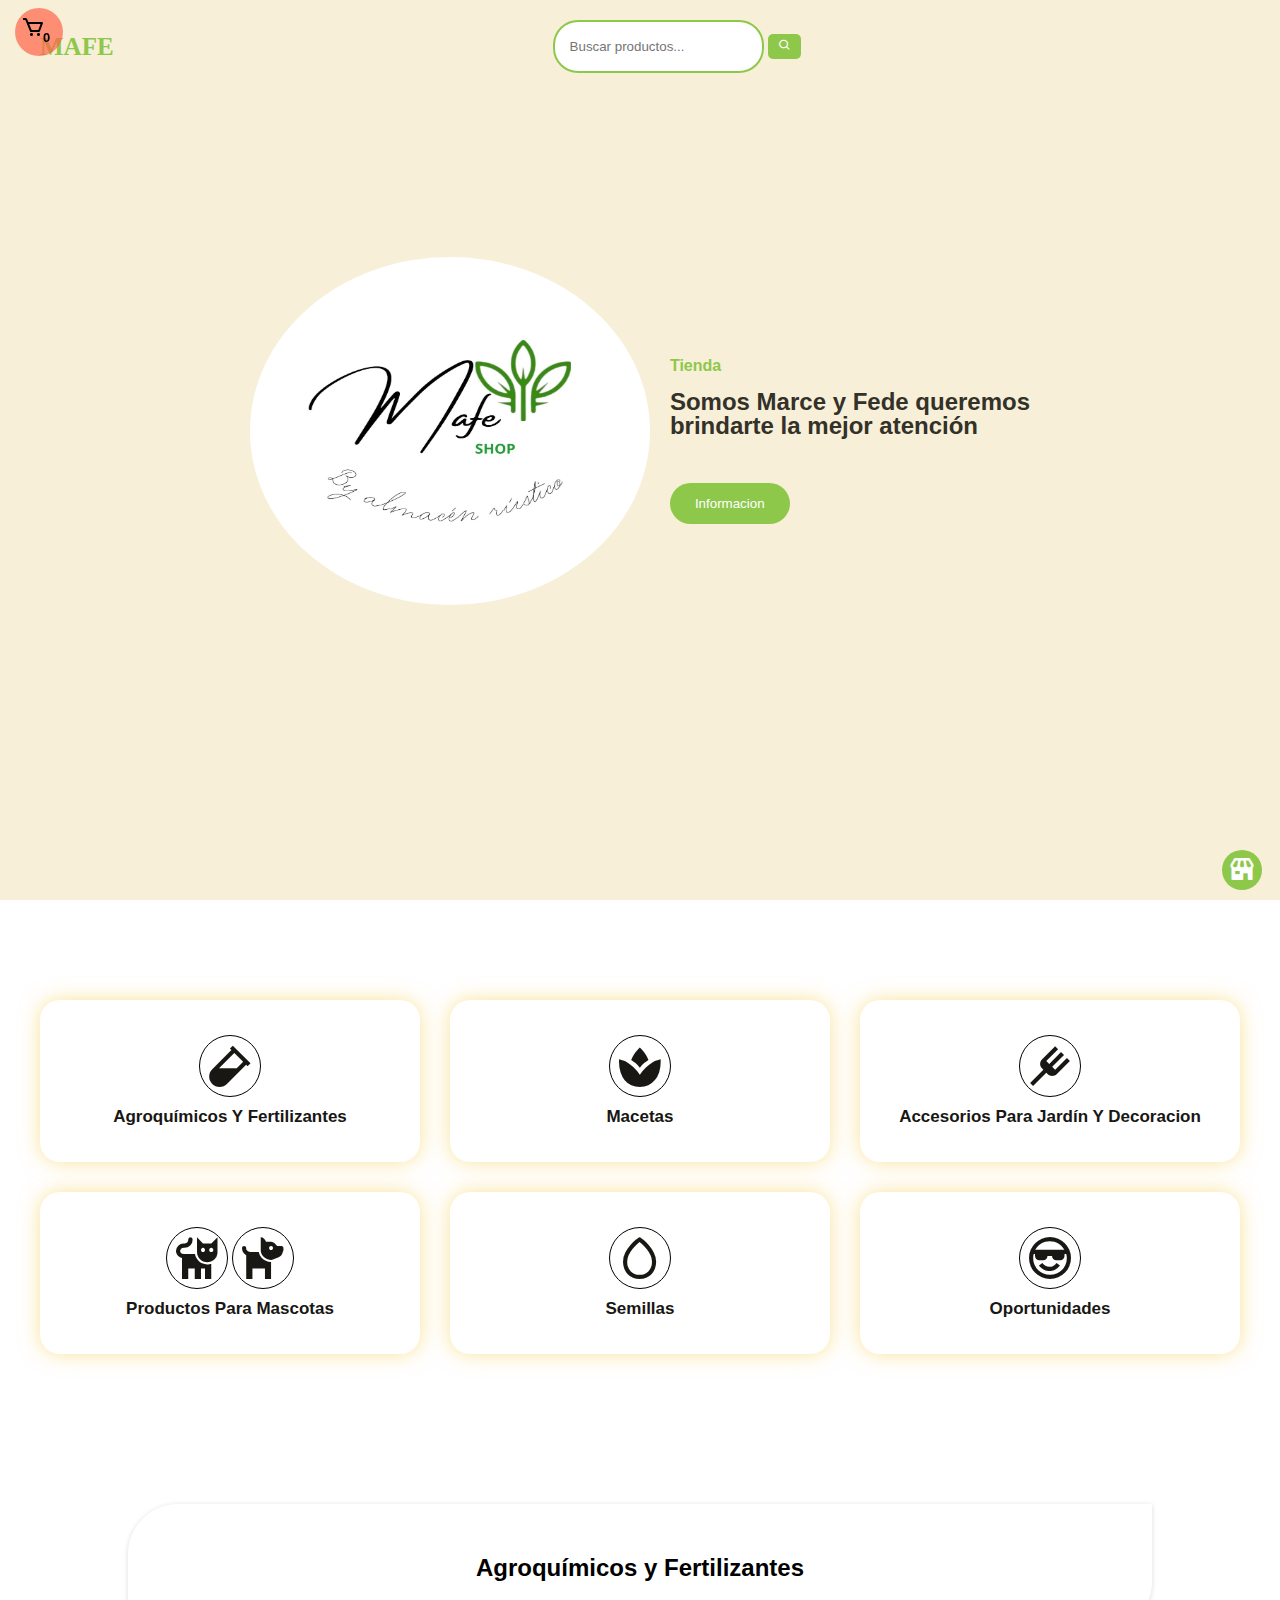
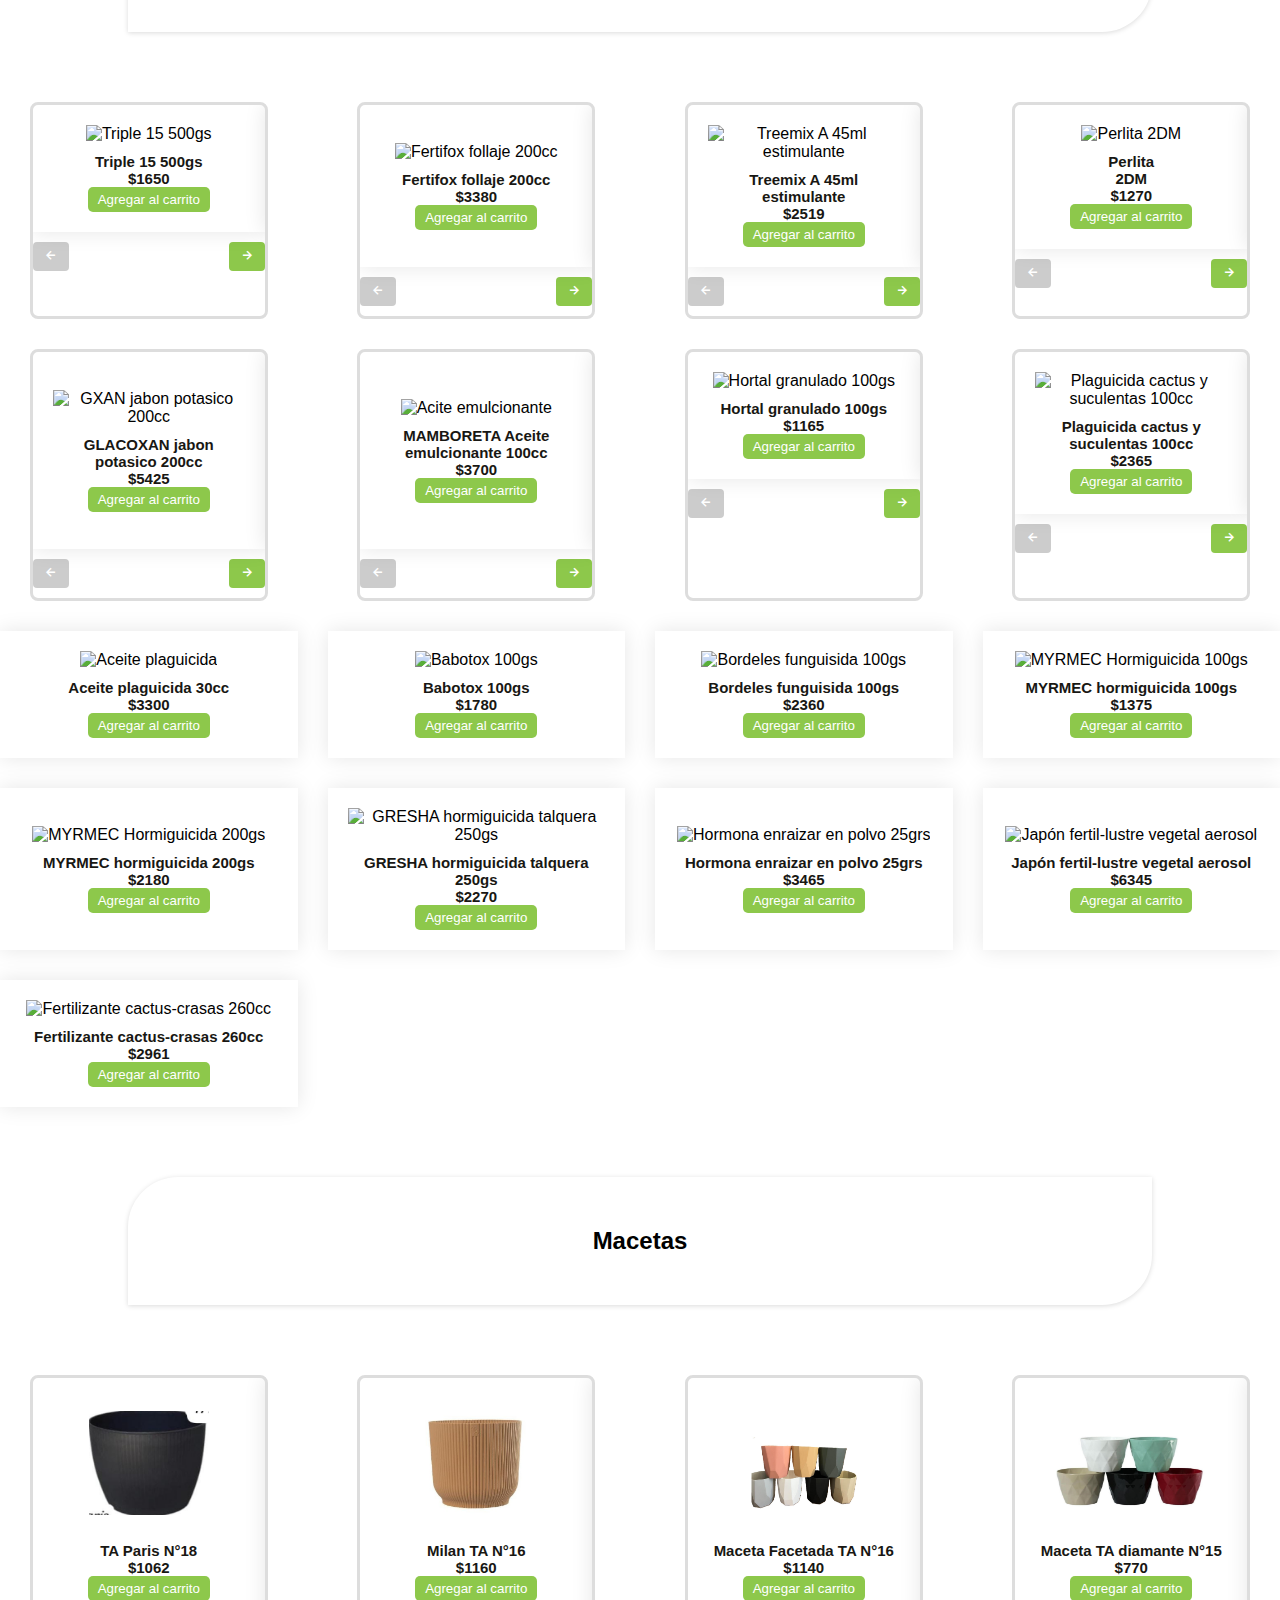
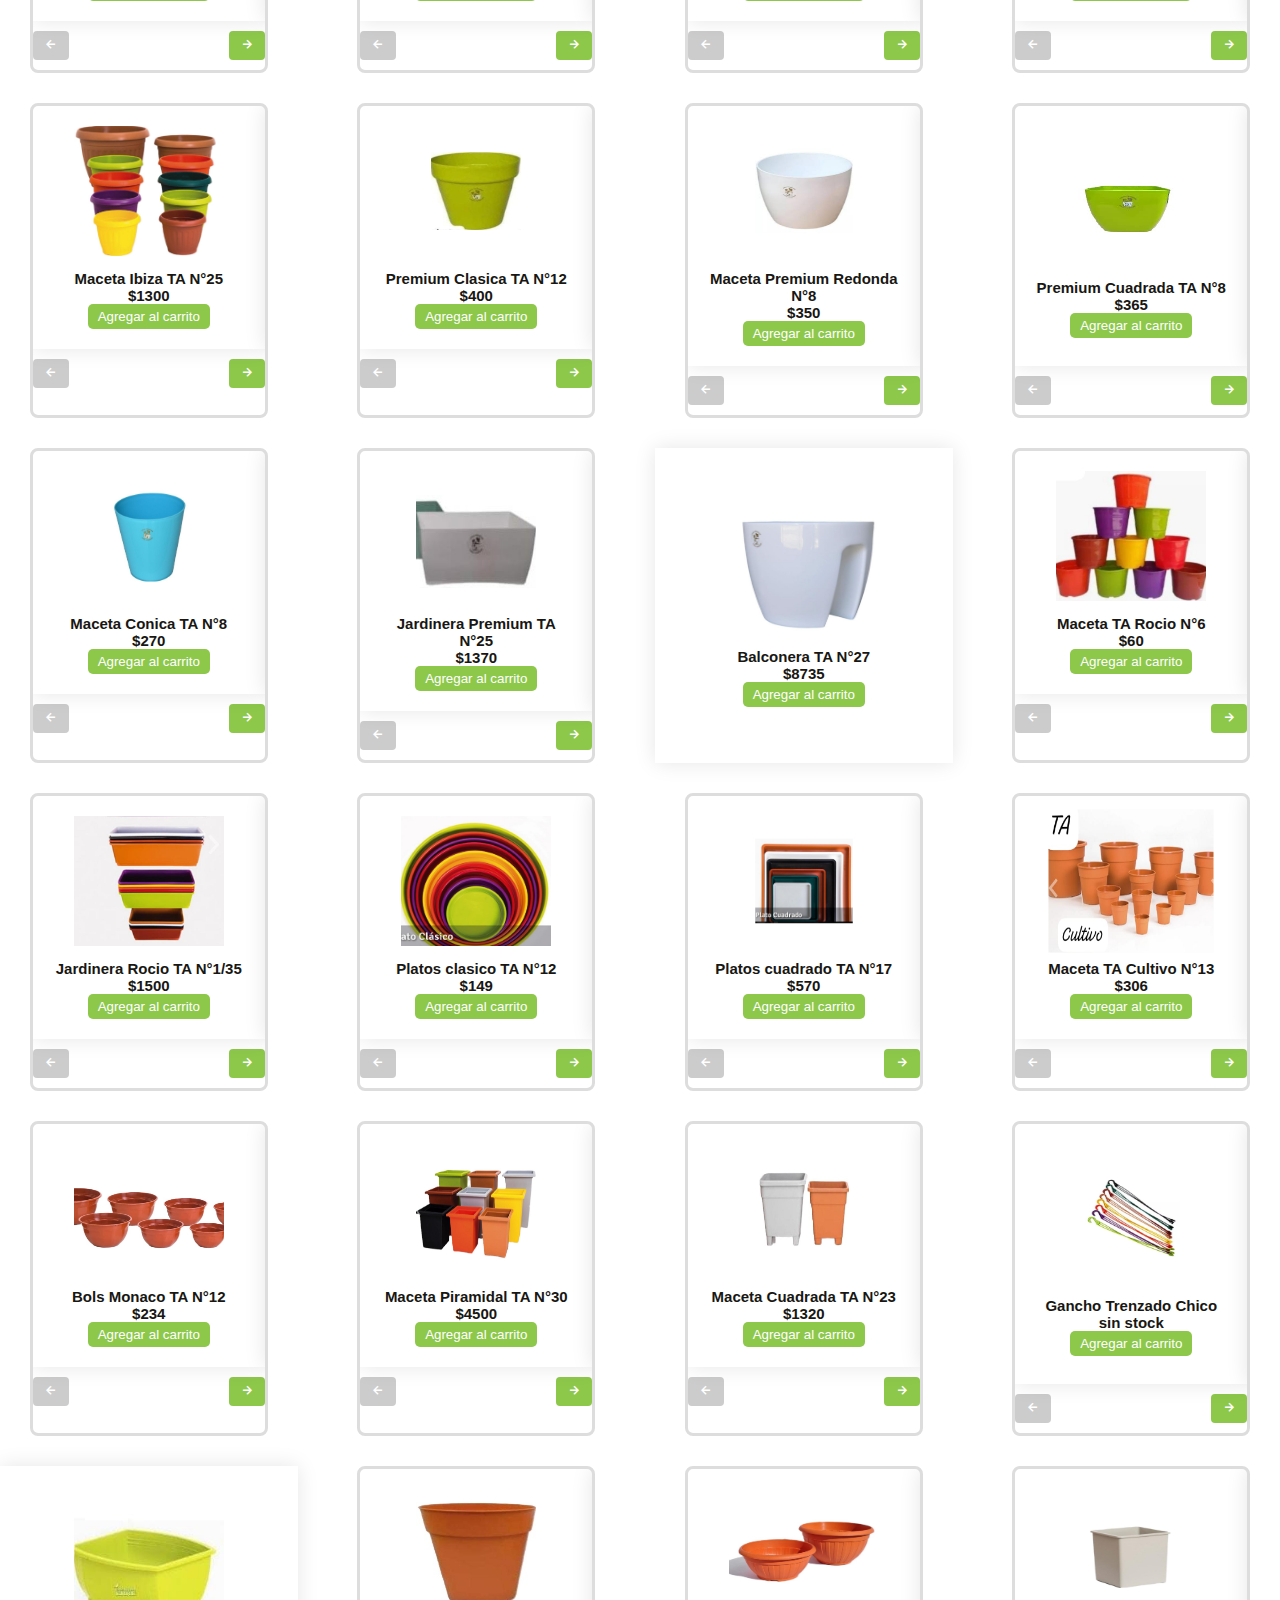
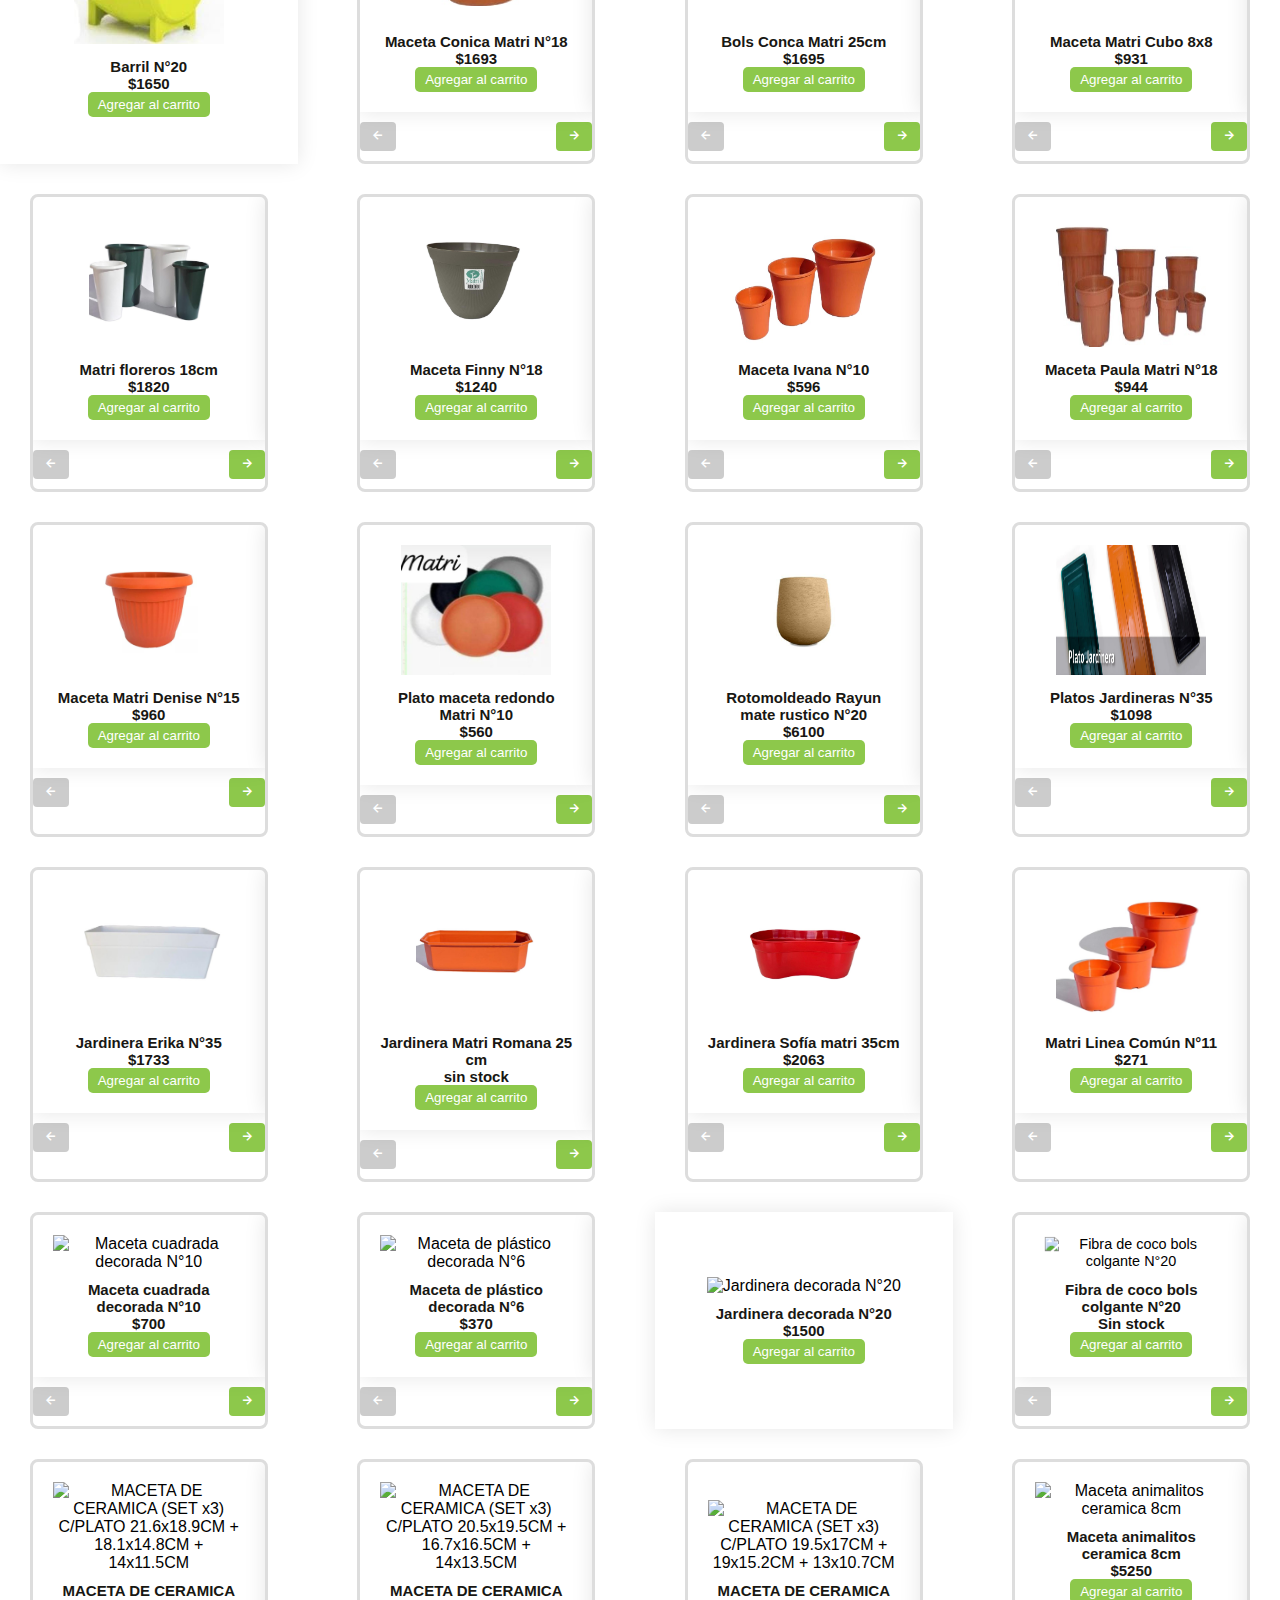
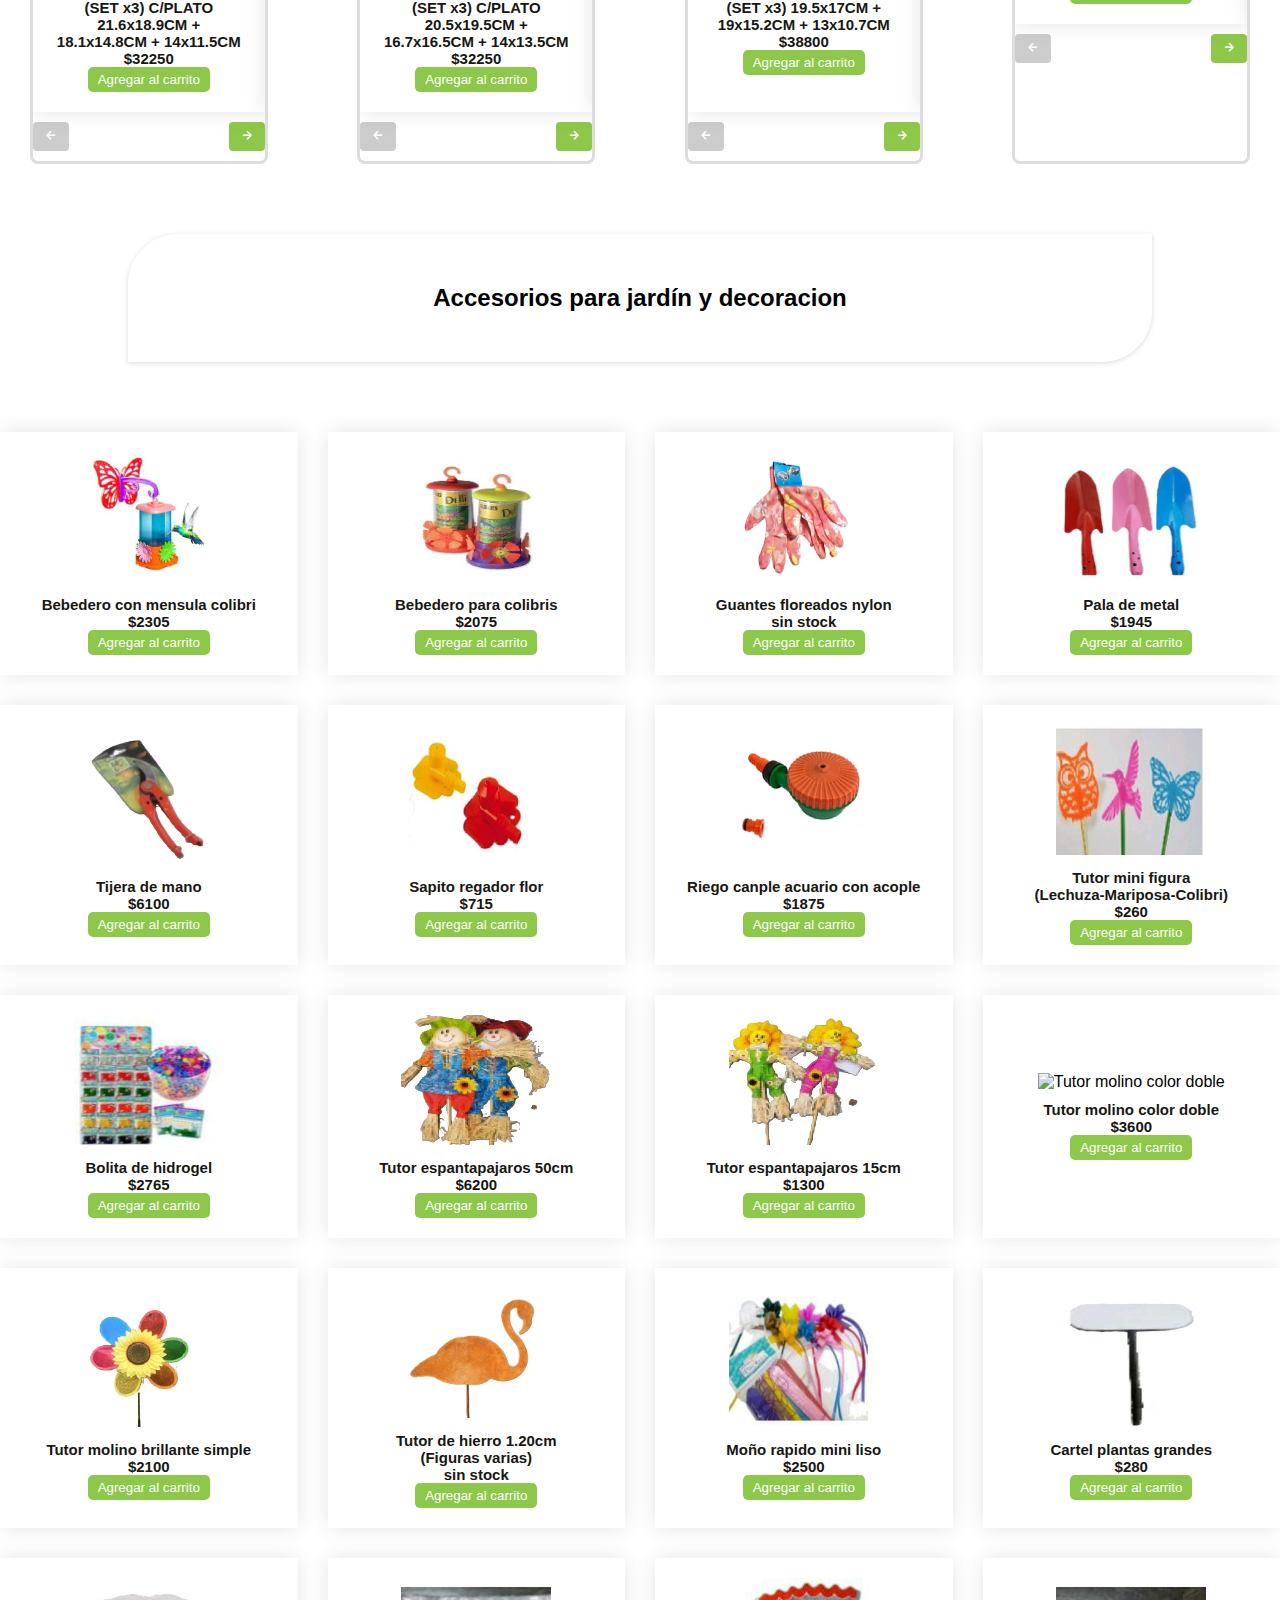
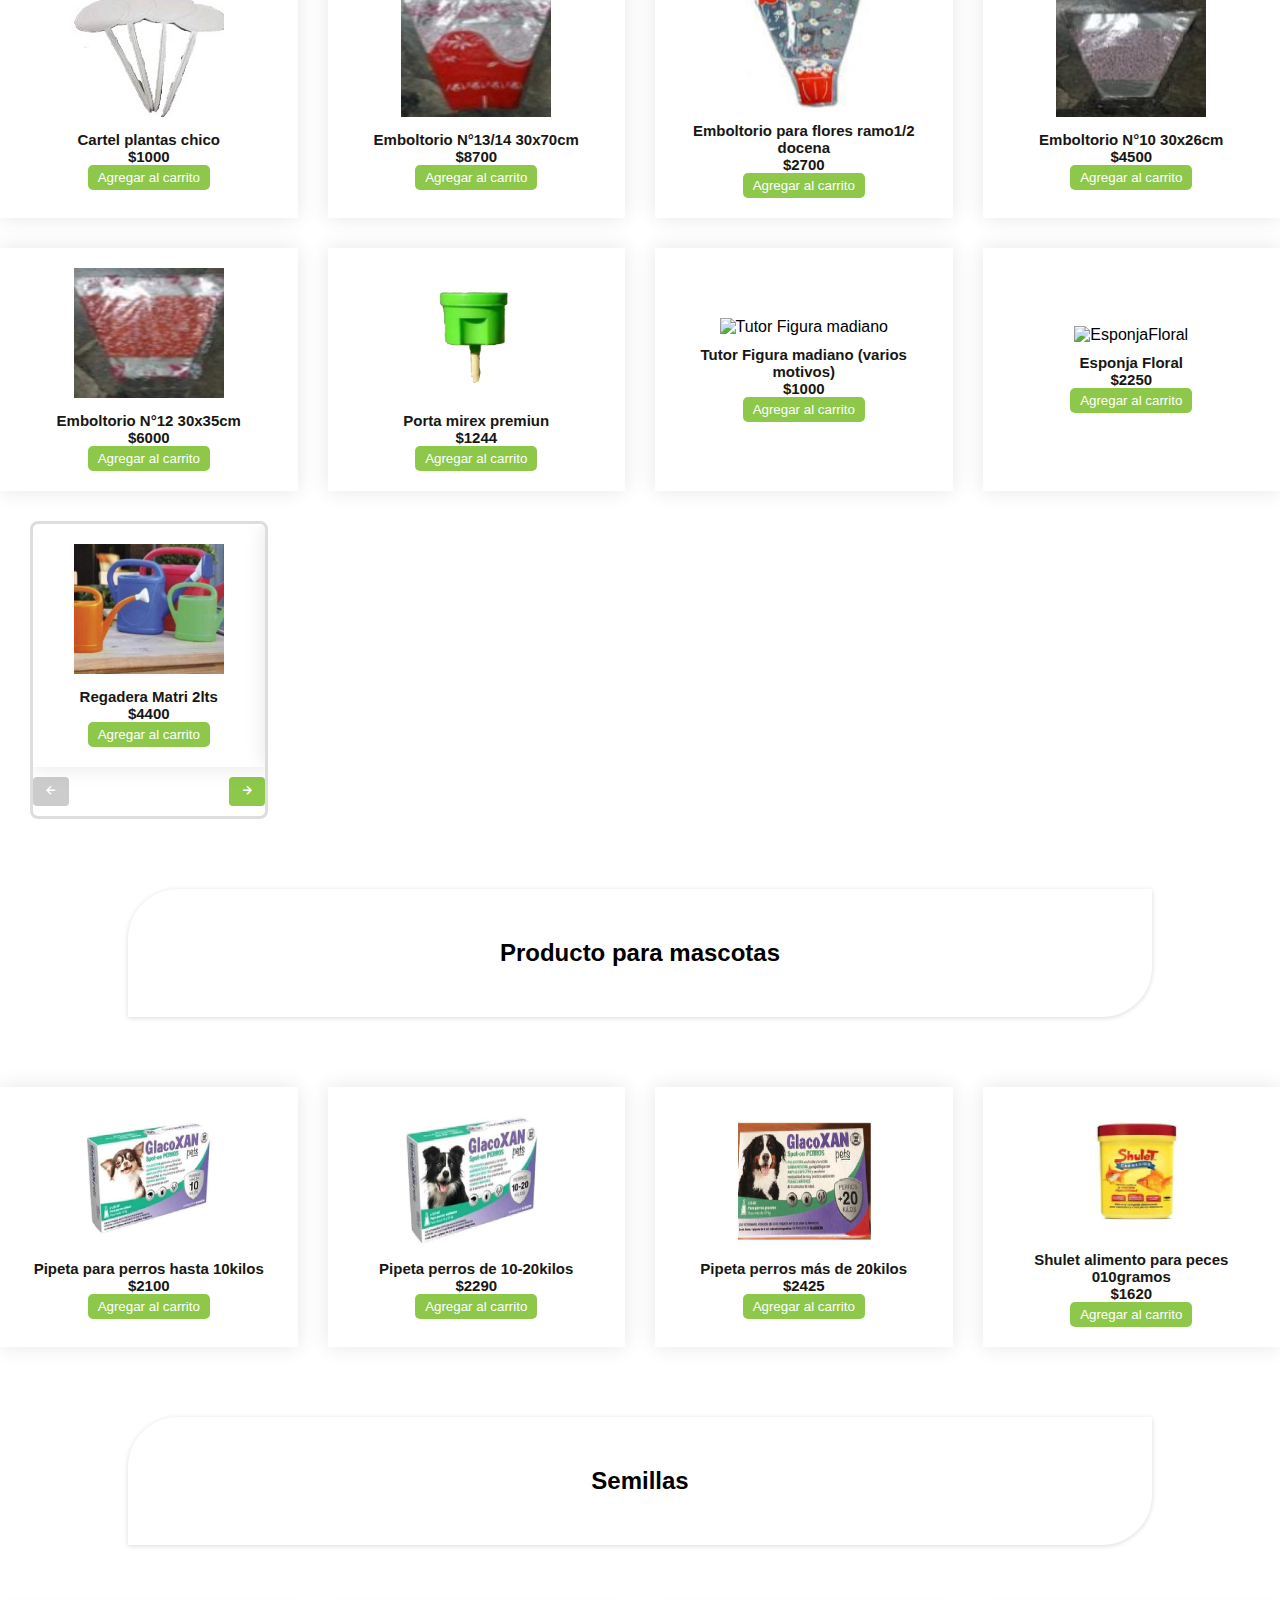
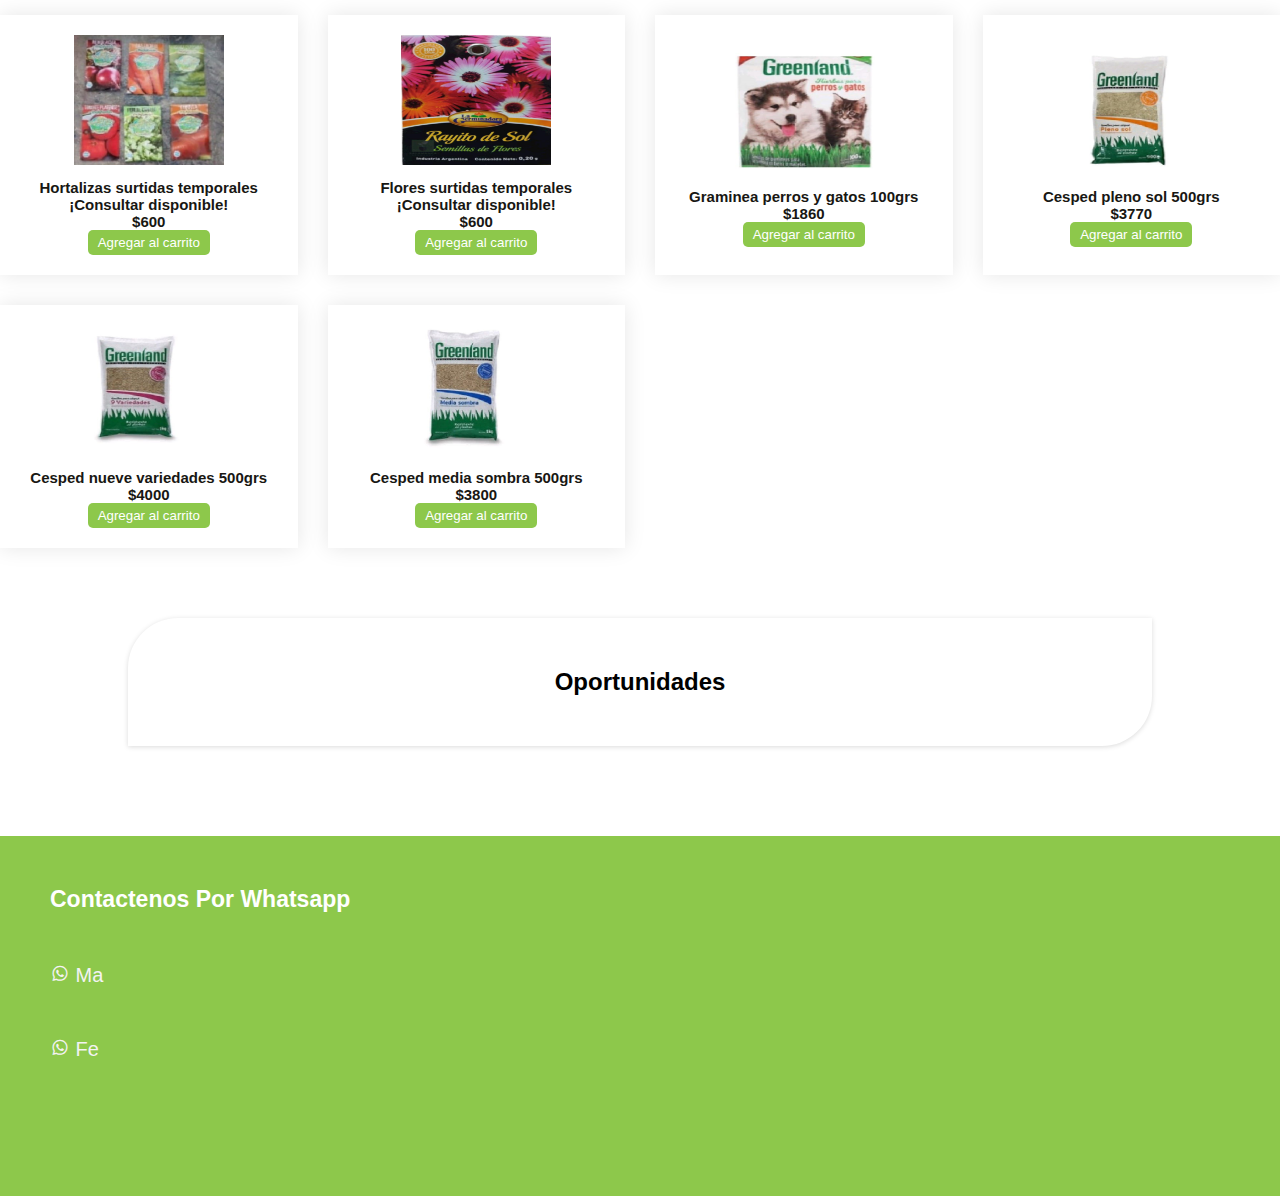
==== commit 86c75339: "Update index.html" ====
--- a/index.html
+++ b/index.html
@@ -2768,10 +2768,10 @@
             <div class="link">
                 <h3>Contactenos por whatsapp</h3>
                 <ul>
-                    <li><a href="https://api.whatsapp.com/send?phone=541176302064"><i class='bx bxl-whatsapp'></i>
-                            Federico</a></li>
-                    <li><a href="https://api.whatsapp.com/send?phone=541176302063"><i class='bx bxl-whatsapp'></i>
-                            Marcela</a></li>
+                    <li><a href="https://api.whatsapp.com/send?phone=541137659081"><i class='bx bxl-whatsapp'></i>
+                            Ma</a></li>
+                    <li><a href="https://api.whatsapp.com/send?phone=541137659081"><i class='bx bxl-whatsapp'></i>
+                            Fe</a></li>
                 </ul>
             </div>
         </div>
--- a/styles.css
+++ b/styles.css
@@ -36,7 +36,9 @@
     align-items: center;
     justify-content: space-between;
 }
-
+.search-bar {
+    padding: 20px;
+}
 .logo {
     color: #8DC84B;
     font-size: 25px;
@@ -61,22 +63,28 @@
     float: left;
 }
 
-.menu a img {
+.cart-container {
     position: fixed;
-    top: 45px;
-    left: 3.5%;
+    z-index: 1;
+    top: 8px;
+    left: 15px;
     border-radius: 50%;
-    padding: 7px;
-    background-color: rgba(255, 99, 71, 0.603);
-}
-
-#cuenta-carrito {
+    padding: 24px;
+    background-color: rgba(255, 99, 71, 0.699);
+}
+.cart-container img {
     position: fixed;
-    top: 60px;
-    left: 6%;
-    background-color: tomato;
-    border-radius: 50%;
-    padding: 4px;
+    top: 15px;
+    left: 21px;
+    font-size: 20px;
+}
+#cart-count {
+    font-size: 13px;
+    font-weight: 600;
+    color: black;
+    position: fixed;
+    top: 30px;
+    left: 43px;
 }
 
 .ul {
@@ -393,7 +401,14 @@
     color: #ffff;
     background-color: #8DC84B;
 }
-
+#no-results-message {
+    color: black;
+    font-weight: bold;
+    font-size: 25px;
+    text-align: center;
+    padding: 0 10px;
+    padding-bottom: 200px;
+}
 .footer {
     height: 40vh;
     padding: 50px;
@@ -482,19 +497,6 @@
     }
     .navbar ul li a {
         color: #ffff;
-    }
-    .menu a img {
-        position: fixed;
-        top: 15px;
-        left: 7%;
-        border-radius: 50%;
-        padding: 7px;
-    }
-    #cuenta-carrito {
-        position: fixed;
-        top: 33px;
-        left: 12.3%;
-        padding: 2px;
     }
     .ul{
         opacity: 0;
@@ -581,6 +583,12 @@
     .header-img img{
         width: 300px;
     }
+    input {
+        padding: 10px;   
+    }
+    .search-bar {
+        padding: 0;
+    }
     .information {
         display: none;
     }
@@ -614,6 +622,10 @@
 }
 
 @media (max-width: 450px) {
+    .search-bar {
+        padding: 0;
+        padding-left: 10px;
+    }
     .ventana {
         padding: 8px;
         top: 15px;
